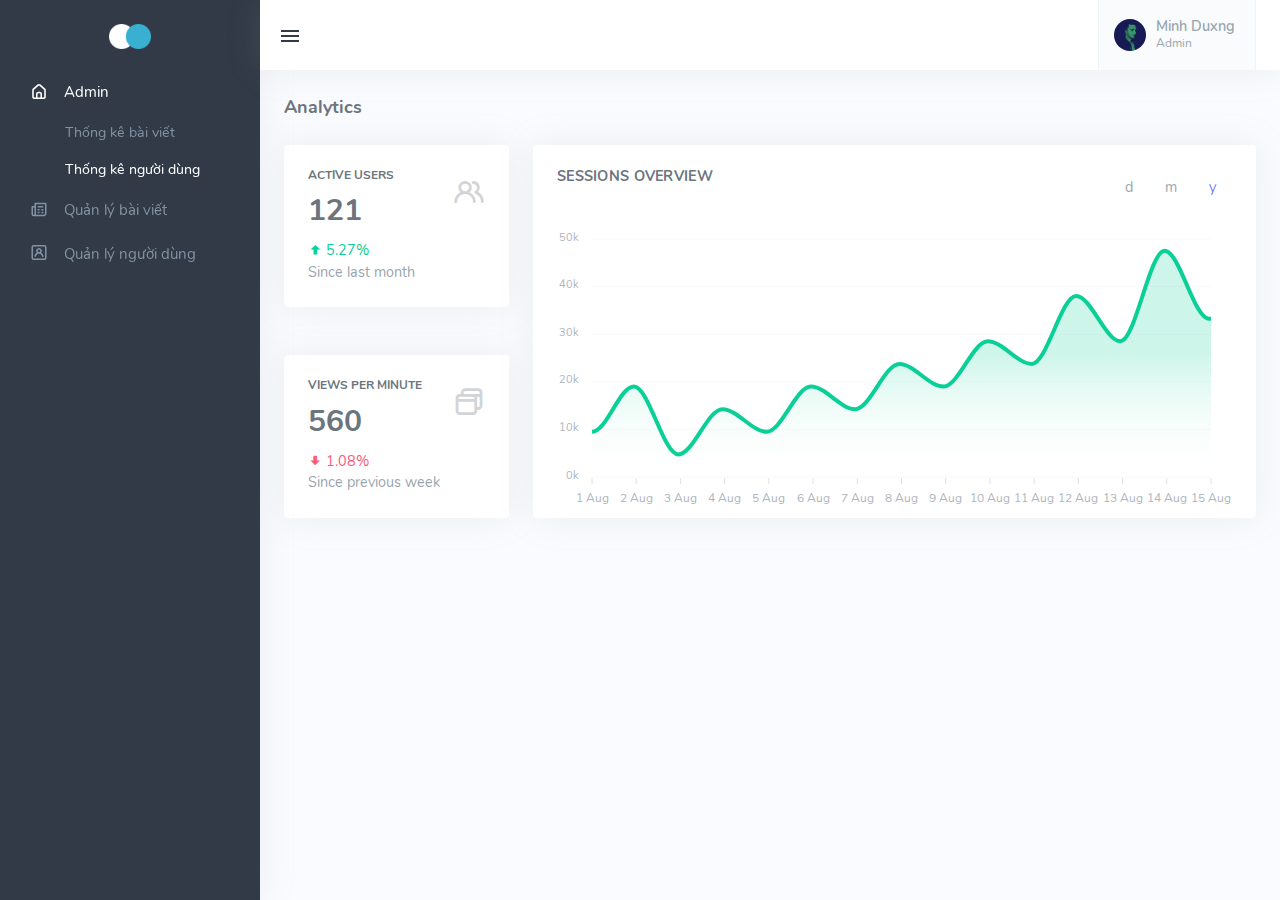
==== AdminNews-t/dashboard-user.html @ c774629f "feat:  frontend-web-admin" ====
<!DOCTYPE html>
    <html lang="en">

    
<!-- Mirrored from coderthemes.com/hyper/saas/dashboard-analytics.html by HTTrack Website Copier/3.x [XR&CO'2014], Fri, 29 Jul 2022 10:20:34 GMT -->
<head>
        <meta charset="utf-8" />
        <title>Analytics Dashboard | Hyper - Responsive Bootstrap 5 Admin Dashboard</title>
        <meta name="viewport" content="width=device-width, initial-scale=1.0">
        <meta content="A fully featured admin theme which can be used to build CRM, CMS, etc." name="description" />
        <meta content="Coderthemes" name="author" />
        <!-- App favicon -->
        <link rel="shortcut icon" href="assets/images/favicon.ico">

        <!-- third party css -->
        <link href="assets/css/vendor/jquery-jvectormap-1.2.2.css" rel="stylesheet" type="text/css" />
        <!-- third party css end -->

        <!-- App css -->
        <link href="assets/css/icons.min.css" rel="stylesheet" type="text/css" />
        <link href="assets/css/app.min.css" rel="stylesheet" type="text/css" id="app-style"/>

    </head>

    <body class="loading" data-layout-color="light" data-leftbar-theme="dark" data-layout-mode="fluid" data-rightbar-onstart="true">
        <!-- Begin page -->
        <div class="wrapper">
            <!-- ========== Left Sidebar Start ========== -->
            <div class="leftside-menu">
    
                <!-- LOGO -->
                <a href="index.html" class="logo text-center logo-light">
                    <span class="logo-lg">
                        <img src="assets/images/logo_sm.png" alt="" height="25"> 
                    </span> 
                </a> 
    
                <div class="h-100" id="leftside-menu-container" data-simplebar>

                    <!--- Sidemenu -->
                    <ul class="side-nav"> 

                        <li class="side-nav-item">
                            <a data-bs-toggle="collapse" href="#sidebarDashboards" aria-expanded="false" aria-controls="sidebarDashboards" class="side-nav-link">
                                <i class="uil-home-alt"></i>
                                <span> Admin </span>
                            </a>
                            <div class="collapse" id="sidebarDashboards">
                                <ul class="side-nav-second-level">
                                    <li>
                                        <a href="index.html">Thống kê bài viết</a>
                                    </li>
                                    <li>
                                        <a href="dashboard-user.html">Thống kê người dùng</a>
                                    </li>
                                </ul>
                            </div>
                        </li> 

                        <li class="side-nav-item">
                            <a href="manage-news.html" class="side-nav-link">
                                <i class="uil-newspaper"></i>
                                <span> Quản lý bài viết </span>
                            </a>
                        </li>

                        <li class="side-nav-item">
                            <a href="manage-users.html" class="side-nav-link">
                                <i class="uil-user-square"></i> 
                                <span> Quản lý người dùng </span>
                            </a>
                        </li>
                    </ul> 
                    <!-- End Sidebar -->

                    <div class="clearfix"></div>

                </div>
                <!-- Sidebar -left -->

            </div>
            <!-- Left Sidebar End -->

            <!-- ============================================================== -->
            <!-- Start Page Content here -->
            <!-- ============================================================== -->

            <div class="content-page">
                <div class="content">
                    <!-- Topbar Start -->
                    <div class="navbar-custom">
                        <ul class="list-unstyled topbar-menu float-end mb-0">    

                            <li class="dropdown notification-list">
                                <a class="nav-link dropdown-toggle nav-user arrow-none me-0" data-bs-toggle="dropdown" href="#" role="button" aria-haspopup="false"
                                    aria-expanded="false">
                                    <span class="account-user-avatar"> 
                                        <img src="assets/images/users/avatar-1.jpg" alt="user-image" class="rounded-circle">
                                    </span>
                                    <span>
                                        <span class="account-user-name">Minh Duxng</span>
                                        <span class="account-position">Admin</span>
                                    </span>
                                </a>
                                <div class="dropdown-menu dropdown-menu-end dropdown-menu-animated topbar-dropdown-menu profile-dropdown">
                                    <!-- item-->
                                    <a href="javascript:void(0);" class="dropdown-item notify-item">
                                        <i class="mdi mdi-account-circle me-1"></i>
                                        <span>Edit accout</span>
                                    </a>   

                                    <!-- item-->
                                    <a href="javascript:void(0);" class="dropdown-item notify-item">
                                        <i class="mdi mdi-logout me-1"></i>
                                        <span>Logout</span>
                                    </a>
                                </div>
                            </li>

                        </ul>
                        <button class="button-menu-mobile open-left">
                            <i class="mdi mdi-menu"></i>
                        </button> 
                    </div>
                    <!-- end Topbar -->
                    
                    <!-- Start Content-->
                    <div class="container-fluid">

                        <!-- start page title -->
                        <div class="row">
                            <div class="col-12">
                                <div class="page-title-box"> 
                                    <h4 class="page-title">Analytics</h4>
                                </div>
                            </div>
                        </div>
                        <!-- end page title -->

                        <div class="row">
                            <div class="col-xl-3 col-lg-4">
                                <div class="card tilebox-one">
                                    <div class="card-body">
                                        <i class='uil uil-users-alt float-end'></i>
                                        <h6 class="text-uppercase mt-0">Active Users</h6>
                                        <h2 class="my-2" id="active-users-count">121</h2>
                                        <p class="mb-0 text-muted">
                                            <span class="text-success me-2"><span class="mdi mdi-arrow-up-bold"></span> 5.27%</span>
                                            <span class="text-nowrap">Since last month</span>  
                                        </p>
                                    </div> <!-- end card-body-->
                                </div>
                                <!--end card-->

                                <div class="card tilebox-one" style="margin-bottom: 0px; margin-top: 48px;">
                                    <div class="card-body">
                                        <i class='uil uil-window-restore float-end'></i>
                                        <h6 class="text-uppercase mt-0">Views per minute</h6>
                                        <h2 class="my-2" id="active-views-count">560</h2>
                                        <p class="mb-0 text-muted">
                                            <span class="text-danger me-2"><span class="mdi mdi-arrow-down-bold"></span> 1.08%</span>
                                            <span class="text-nowrap">Since previous week</span>
                                        </p>
                                    </div> <!-- end card-body-->
                                </div>
                                <!--end card--> 
                            </div> <!-- end col -->

                            <div class="col-xl-9 col-lg-8" >
                                <div class="card" style="margin-bottom: 0px;">
                                    <div class="card-body" style="padding-bottom: 0px;"> 
                                        <ul class="nav float-end d-none d-lg-flex">
                                            <li class="nav-item">
                                                <a class="nav-link text-muted" href="#">d</a>
                                            </li>
                                            <li class="nav-item">
                                                <a class="nav-link text-muted" href="#">m</a>
                                            </li>
                                            <li class="nav-item">
                                                <a class="nav-link active" href="#">y</a>
                                            </li> 
                                        </ul>
                                        <h4 class="header-title mb-3">Sessions Overview</h4>

                                        <div dir="ltr">
                                            <div id="sessions-overview" class="apex-charts mt-3" data-colors="#0acf97"></div>
                                        </div>
                                    </div> <!-- end card-body-->
                                </div> <!-- end card-->
                            </div>
                        </div> 

                    </div>
                    <!-- container -->

                </div>
                <!-- content --> 

            </div>

            <!-- ============================================================== -->
            <!-- End Page content -->
            <!-- ============================================================== -->


        </div>
        <!-- END wrapper --> 

        <!-- bundle -->
        <script src="assets/js/vendor.min.js"></script>
        <script src="assets/js/app.min.js"></script>

        <!-- third party js -->
        <!-- <script src="assets/js/vendor/chart.min.js"></script> -->
        <script src="assets/js/vendor/apexcharts.min.js"></script>
        <script src="assets/js/vendor/jquery-jvectormap-1.2.2.min.js"></script>
        <script src="assets/js/vendor/jquery-jvectormap-world-mill-en.js"></script>
        <!-- third party js ends -->

        <!-- demo app -->
        <script src="assets/js/pages/demo.dashboard-analytics.js"></script>
        <!-- end demo js-->
    </body>


<!-- Mirrored from coderthemes.com/hyper/saas/dashboard-analytics.html by HTTrack Website Copier/3.x [XR&CO'2014], Fri, 29 Jul 2022 10:20:35 GMT -->
</html>
---- AdminNews-t/assets/css/icons.min.css ----
@charset "UTF-8";@font-face{font-family:unicons;src:url(../fonts/unicons8adf.eot?34404611);src:url(../fontsunicons8adf.html?34404611#iefix) format("embedded-opentype"),url(../fonts/unicons8adf.woff2?34404611) format("woff2"),url(../fonts/unicons8adf.woff?34404611) format("woff"),url(../fonts/unicons8adf.ttf?34404611) format("truetype"),url(../fonts/unicons8adf.svg?34404611#unicons) format("svg");font-weight:400;font-style:normal}[class*=" uil-"]:before,[class^=uil-]:before{font-family:unicons;font-style:normal;font-weight:400;speak:none;display:inline-block;text-decoration:inherit;text-align:center;font-variant:normal;text-transform:none;line-height:1em;-webkit-font-smoothing:antialiased;-moz-osx-font-smoothing:grayscale}.uil-0-plus:before{content:"\e800"}.uil-10-plus:before{content:"\e801"}.uil-12-plus:before{content:"\e802"}.uil-13-plus:before{content:"\e803"}.uil-16-plus:before{content:"\e804"}.uil-17-plus:before{content:"\e805"}.uil-18-plus:before{content:"\e806"}.uil-21-plus:before{content:"\e807"}.uil-3-plus:before{content:"\e808"}.uil-500px:before{content:"\e809"}.uil-6-plus:before{content:"\e80a"}.uil-abacus:before{content:"\e80b"}.uil-accessible-icon-alt:before{content:"\e80c"}.uil-adjust-alt:before{content:"\e80d"}.uil-adjust-circle:before{content:"\e80e"}.uil-adjust-half:before{content:"\e80f"}.uil-adjust:before{content:"\e810"}.uil-adobe:before{content:"\e811"}.uil-airplay:before{content:"\e812"}.uil-align-alt:before{content:"\e813"}.uil-align-center-alt:before{content:"\e814"}.uil-align-center-h:before{content:"\e815"}.uil-align-center-justify:before{content:"\e816"}.uil-align-center-v:before{content:"\e817"}.uil-align-center:before{content:"\e818"}.uil-align-justify:before{content:"\e819"}.uil-align-left-justify:before{content:"\e81a"}.uil-align-left:before{content:"\e81b"}.uil-align-letter-right:before{content:"\e81c"}.uil-align-right-justify:before{content:"\e81d"}.uil-align-right:before{content:"\e81e"}.uil-align:before{content:"\e81f"}.uil-ambulance:before{content:"\e820"}.uil-analysis:before{content:"\e821"}.uil-analytics:before{content:"\e822"}.uil-anchor:before{content:"\e823"}.uil-android-phone-slash:before{content:"\e824"}.uil-angle-double-down:before{content:"\e825"}.uil-angle-double-left:before{content:"\e826"}.uil-angle-double-right:before{content:"\e827"}.uil-angle-double-up:before{content:"\e828"}.uil-angle-down:before{content:"\e829"}.uil-angle-left:before{content:"\e82a"}.uil-angle-right-b:before{content:"\e82b"}.uil-angle-right:before{content:"\e82c"}.uil-angle-up:before{content:"\e82d"}.uil-angry:before{content:"\e82e"}.uil-ankh:before{content:"\e82f"}.uil-annoyed-alt:before{content:"\e830"}.uil-annoyed:before{content:"\e831"}.uil-apple:before{content:"\e832"}.uil-apps:before{content:"\e833"}.uil-archive-alt:before{content:"\e834"}.uil-archive:before{content:"\e835"}.uil-archway:before{content:"\e836"}.uil-arrow-break:before{content:"\e837"}.uil-arrow-circle-down:before{content:"\e838"}.uil-arrow-circle-left:before{content:"\e839"}.uil-arrow-circle-right:before{content:"\e83a"}.uil-arrow-circle-up:before{content:"\e83b"}.uil-arrow-compress-h:before{content:"\e83c"}.uil-arrow-down-left:before{content:"\e83d"}.uil-arrow-down-right:before{content:"\e83e"}.uil-arrow-down:before{content:"\e83f"}.uil-arrow-from-right:before{content:"\e840"}.uil-arrow-from-top:before{content:"\e841"}.uil-arrow-growth:before{content:"\e842"}.uil-arrow-left:before{content:"\e843"}.uil-arrow-random:before{content:"\e844"}.uil-arrow-resize-diagonal:before{content:"\e845"}.uil-arrow-right:before{content:"\e846"}.uil-arrow-to-bottom:before{content:"\e847"}.uil-arrow-to-right:before{content:"\e848"}.uil-arrow-up-left:before{content:"\e849"}.uil-arrow-up-right:before{content:"\e84a"}.uil-arrow-up:before{content:"\e84b"}.uil-arrows-h-alt:before{content:"\e84c"}.uil-arrows-h:before{content:"\e84d"}.uil-arrows-left-down:before{content:"\e84e"}.uil-arrows-maximize:before{content:"\e84f"}.uil-arrows-merge:before{content:"\e850"}.uil-arrows-resize-h:before{content:"\e851"}.uil-arrows-resize-v:before{content:"\e852"}.uil-arrows-resize:before{content:"\e853"}.uil-arrows-right-down:before{content:"\e854"}.uil-arrows-shrink-h:before{content:"\e855"}.uil-arrows-shrink-v:before{content:"\e856"}.uil-arrows-up-right:before{content:"\e857"}.uil-arrows-v-alt:before{content:"\e858"}.uil-arrows-v:before{content:"\e859"}.uil-assistive-listening-systems:before{content:"\e85a"}.uil-asterisk:before{content:"\e85b"}.uil-at:before{content:"\e85c"}.uil-atm-card:before{content:"\e85d"}.uil-atom:before{content:"\e85e"}.uil-auto-flash:before{content:"\e85f"}.uil-award-alt:before{content:"\e860"}.uil-award:before{content:"\e861"}.uil-baby-carriage:before{content:"\e862"}.uil-backpack:before{content:"\e863"}.uil-backspace:before{content:"\e864"}.uil-backward:before{content:"\e865"}.uil-bag-alt:before{content:"\e866"}.uil-bag-slash:before{content:"\e867"}.uil-bag:before{content:"\e868"}.uil-balance-scale:before{content:"\e869"}.uil-ball:before{content:"\e86a"}.uil-ban:before{content:"\e86b"}.uil-bars:before{content:"\e86c"}.uil-basketball-hoop:before{content:"\e86d"}.uil-basketball:before{content:"\e86e"}.uil-battery-bolt:before{content:"\e86f"}.uil-battery-empty:before{content:"\e870"}.uil-bed-double:before{content:"\e871"}.uil-bed:before{content:"\e872"}.uil-behance:before{content:"\e873"}.uil-bell-school:before{content:"\e874"}.uil-bell-slash:before{content:"\e875"}.uil-bell:before{content:"\e876"}.uil-bill:before{content:"\e877"}.uil-bitcoin-circle:before{content:"\e878"}.uil-bitcoin:before{content:"\e879"}.uil-black-berry:before{content:"\e87a"}.uil-bluetooth-b:before{content:"\e87b"}.uil-bold:before{content:"\e87c"}.uil-bolt-alt:before{content:"\e87d"}.uil-bolt-slash:before{content:"\e87e"}.uil-bolt:before{content:"\e87f"}.uil-book-alt:before{content:"\e880"}.uil-book-medical:before{content:"\e881"}.uil-book-open:before{content:"\e882"}.uil-book-reader:before{content:"\e883"}.uil-book:before{content:"\e884"}.uil-bookmark-full:before{content:"\e885"}.uil-bookmark:before{content:"\e886"}.uil-books:before{content:"\e887"}.uil-boombox:before{content:"\e888"}.uil-border-alt:before{content:"\e889"}.uil-border-bottom:before{content:"\e88a"}.uil-border-clear:before{content:"\e88b"}.uil-border-horizontal:before{content:"\e88c"}.uil-border-inner:before{content:"\e88d"}.uil-border-left:before{content:"\e88e"}.uil-border-out:before{content:"\e88f"}.uil-border-right:before{content:"\e890"}.uil-border-top:before{content:"\e891"}.uil-border-vertical:before{content:"\e892"}.uil-box:before{content:"\e893"}.uil-briefcase-alt:before{content:"\e894"}.uil-briefcase:before{content:"\e895"}.uil-bright:before{content:"\e896"}.uil-brightness-empty:before{content:"\e897"}.uil-brightness-half:before{content:"\e898"}.uil-brightness-low:before{content:"\e899"}.uil-brightness-minus:before{content:"\e89a"}.uil-brightness-plus:before{content:"\e89b"}.uil-brightness:before{content:"\e89c"}.uil-bring-bottom:before{content:"\e89d"}.uil-bring-front:before{content:"\e89e"}.uil-brush-alt:before{content:"\e89f"}.uil-bug:before{content:"\e8a0"}.uil-building:before{content:"\e8a1"}.uil-bullseye:before{content:"\e8a2"}.uil-bus-alt:before{content:"\e8a3"}.uil-bus-school:before{content:"\e8a4"}.uil-bus:before{content:"\e8a5"}.uil-calcualtor:before{content:"\e8a6"}.uil-calculator-alt:before{content:"\e8a7"}.uil-calendar-alt:before{content:"\e8a8"}.uil-calendar-slash:before{content:"\e8a9"}.uil-calender:before{content:"\e8aa"}.uil-calling:before{content:"\e8ab"}.uil-camera-change:before{content:"\e8ac"}.uil-camera-plus:before{content:"\e8ad"}.uil-camera-slash:before{content:"\e8ae"}.uil-camera:before{content:"\e8af"}.uil-cancel:before{content:"\e8b0"}.uil-capsule:before{content:"\e8b1"}.uil-capture:before{content:"\e8b2"}.uil-car-sideview:before{content:"\e8b3"}.uil-car-slash:before{content:"\e8b4"}.uil-car-wash:before{content:"\e8b5"}.uil-car:before{content:"\e8b6"}.uil-card-atm:before{content:"\e8b7"}.uil-caret-right:before{content:"\e8b8"}.uil-cart:before{content:"\e8b9"}.uil-cell:before{content:"\e8ba"}.uil-celsius:before{content:"\e8bb"}.uil-chart-bar-alt:before{content:"\e8bc"}.uil-chart-bar:before{content:"\e8bd"}.uil-chart-down:before{content:"\e8be"}.uil-chart-growth-alt:before{content:"\e8bf"}.uil-chart-growth:before{content:"\e8c0"}.uil-chart-line:before{content:"\e8c1"}.uil-chart-pie-alt:before{content:"\e8c2"}.uil-chart-pie:before{content:"\e8c3"}.uil-chart:before{content:"\e8c4"}.uil-chat-bubble-user:before{content:"\e8c5"}.uil-chat-info:before{content:"\e8c6"}.uil-chat:before{content:"\e8c7"}.uil-check-circle:before{content:"\e8c8"}.uil-check-square:before{content:"\e8c9"}.uil-check:before{content:"\e8ca"}.uil-circle-layer:before{content:"\e8cb"}.uil-circle:before{content:"\e8cc"}.uil-circuit:before{content:"\e8cd"}.uil-clapper-board:before{content:"\e8ce"}.uil-clipboard-alt:before{content:"\e8cf"}.uil-clipboard-blank:before{content:"\e8d0"}.uil-clipboard-notes:before{content:"\e8d1"}.uil-clipboard:before{content:"\e8d2"}.uil-clock-eight:before{content:"\e8d3"}.uil-clock-five:before{content:"\e8d4"}.uil-clock-nine:before{content:"\e8d5"}.uil-clock-seven:before{content:"\e8d6"}.uil-clock-ten:before{content:"\e8d7"}.uil-clock-three:before{content:"\e8d8"}.uil-clock-two:before{content:"\e8d9"}.uil-clock:before{content:"\e8da"}.uil-closed-captioning:before{content:"\e8db"}.uil-cloud-block:before{content:"\e8dc"}.uil-cloud-bookmark:before{content:"\e8dd"}.uil-cloud-check:before{content:"\e8de"}.uil-cloud-computing:before{content:"\e8df"}.uil-cloud-data-connection:before{content:"\e8e0"}.uil-cloud-database-tree:before{content:"\e8e1"}.uil-cloud-download:before{content:"\e8e2"}.uil-cloud-drizzle:before{content:"\e8e3"}.uil-cloud-exclamation:before{content:"\e8e4"}.uil-cloud-hail:before{content:"\e8e5"}.uil-cloud-heart:before{content:"\e8e6"}.uil-cloud-info:before{content:"\e8e7"}.uil-cloud-lock:before{content:"\e8e8"}.uil-cloud-meatball:before{content:"\e8e9"}.uil-cloud-moon-hail:before{content:"\e8ea"}.uil-cloud-moon-meatball:before{content:"\e8eb"}.uil-cloud-moon-rain:before{content:"\e8ec"}.uil-cloud-moon-showers:before{content:"\e8ed"}.uil-cloud-moon:before{content:"\e8ee"}.uil-cloud-question:before{content:"\e8ef"}.uil-cloud-rain-sun:before{content:"\e8f0"}.uil-cloud-rain:before{content:"\e8f1"}.uil-cloud-redo:before{content:"\e8f2"}.uil-cloud-set:before{content:"\e8f3"}.uil-cloud-share:before{content:"\e8f4"}.uil-cloud-shield:before{content:"\e8f5"}.uil-cloud-showers-alt:before{content:"\e8f6"}.uil-cloud-showers-heavy:before{content:"\e8f7"}.uil-cloud-showers:before{content:"\e8f8"}.uil-cloud-slash:before{content:"\e8f9"}.uil-cloud-sun-hail:before{content:"\e8fa"}.uil-cloud-sun-meatball:before{content:"\e8fb"}.uil-cloud-sun-rain-alt:before{content:"\e8fc"}.uil-cloud-sun-rain:before{content:"\e8fd"}.uil-cloud-sun-tear:before{content:"\e8fe"}.uil-cloud-sun:before{content:"\e8ff"}.uil-cloud-times:before{content:"\e900"}.uil-cloud-unlock:before{content:"\e901"}.uil-cloud-upload:before{content:"\e902"}.uil-cloud-wifi:before{content:"\e903"}.uil-cloud-wind:before{content:"\e904"}.uil-cloud:before{content:"\e905"}.uil-clouds:before{content:"\e906"}.uil-club:before{content:"\e907"}.uil-code:before{content:"\e908"}.uil-coffee:before{content:"\e909"}.uil-cog:before{content:"\e90a"}.uil-coins:before{content:"\e90b"}.uil-columns:before{content:"\e90c"}.uil-comment-alt-block:before{content:"\e90d"}.uil-comment-alt-chart-lines:before{content:"\e90e"}.uil-comment-alt-check:before{content:"\e90f"}.uil-comment-alt-dots:before{content:"\e910"}.uil-comment-alt-download:before{content:"\e911"}.uil-comment-alt-edit:before{content:"\e912"}.uil-comment-alt-exclamation:before{content:"\e913"}.uil-comment-alt-heart:before{content:"\e914"}.uil-comment-alt-image:before{content:"\e915"}.uil-comment-alt-info:before{content:"\e916"}.uil-comment-alt-lines:before{content:"\e917"}.uil-comment-alt-lock:before{content:"\e918"}.uil-comment-alt-medical:before{content:"\e919"}.uil-comment-alt-message:before{content:"\e91a"}.uil-comment-alt-notes:before{content:"\e91b"}.uil-comment-alt-plus:before{content:"\e91c"}.uil-comment-alt-question:before{content:"\e91d"}.uil-comment-alt-redo:before{content:"\e91e"}.uil-comment-alt-search:before{content:"\e91f"}.uil-comment-alt-share:before{content:"\e920"}.uil-comment-alt-shield:before{content:"\e921"}.uil-comment-alt-slash:before{content:"\e922"}.uil-comment-alt-upload:before{content:"\e923"}.uil-comment-alt-verify:before{content:"\e924"}.uil-comment-alt:before{content:"\e925"}.uil-comment-block:before{content:"\e926"}.uil-comment-chart-line:before{content:"\e927"}.uil-comment-check:before{content:"\e928"}.uil-comment-dots:before{content:"\e929"}.uil-comment-download:before{content:"\e92a"}.uil-comment-edit:before{content:"\e92b"}.uil-comment-exclamation:before{content:"\e92c"}.uil-comment-heart:before{content:"\e92d"}.uil-comment-image:before{content:"\e92e"}.uil-comment-info-alt:before{content:"\e92f"}.uil-comment-info:before{content:"\e930"}.uil-comment-lines:before{content:"\e931"}.uil-comment-lock:before{content:"\e932"}.uil-comment-medical:before{content:"\e933"}.uil-comment-message:before{content:"\e934"}.uil-comment-notes:before{content:"\e935"}.uil-comment-plus:before{content:"\e936"}.uil-comment-question:before{content:"\e937"}.uil-comment-redo:before{content:"\e938"}.uil-comment-search:before{content:"\e939"}.uil-comment-share:before{content:"\e93a"}.uil-comment-shield:before{content:"\e93b"}.uil-comment-slash:before{content:"\e93c"}.uil-comment-upload:before{content:"\e93d"}.uil-comment-verify:before{content:"\e93e"}.uil-comment:before{content:"\e93f"}.uil-comments-alt:before{content:"\e940"}.uil-comments:before{content:"\e941"}.uil-commnet-alt-slash:before{content:"\e942"}.uil-compact-disc:before{content:"\e943"}.uil-compass:before{content:"\e944"}.uil-compress-alt-left:before{content:"\e945"}.uil-compress-alt:before{content:"\e946"}.uil-compress-arrows:before{content:"\e947"}.uil-compress-lines:before{content:"\e948"}.uil-compress-point:before{content:"\e949"}.uil-compress-v:before{content:"\e94a"}.uil-compress:before{content:"\e94b"}.uil-computer-mouse:before{content:"\e94c"}.uil-confused:before{content:"\e94d"}.uil-constructor:before{content:"\e94e"}.uil-copy-alt:before{content:"\e94f"}.uil-copy-landscape:before{content:"\e950"}.uil-copy:before{content:"\e951"}.uil-copyright:before{content:"\e952"}.uil-corner-down-left:before{content:"\e953"}.uil-corner-down-right-alt:before{content:"\e954"}.uil-corner-down-right:before{content:"\e955"}.uil-corner-left-down:before{content:"\e956"}.uil-corner-right-down:before{content:"\e957"}.uil-corner-up-left-alt:before{content:"\e958"}.uil-corner-up-left:before{content:"\e959"}.uil-corner-up-right-alt:before{content:"\e95a"}.uil-corner-up-right:before{content:"\e95b"}.uil-creative-commons-pd-alt:before{content:"\e95c"}.uil-creative-commons-pd:before{content:"\e95d"}.uil-crockery:before{content:"\e95e"}.uil-crop-alt-rotate-left:before{content:"\e95f"}.uil-crop-alt-rotate-right:before{content:"\e960"}.uil-crop-alt:before{content:"\e961"}.uil-crosshair-alt:before{content:"\e962"}.uil-crosshair:before{content:"\e963"}.uil-crosshairs:before{content:"\e964"}.uil-cube:before{content:"\e965"}.uil-dashboard:before{content:"\e966"}.uil-data-sharing:before{content:"\e967"}.uil-database-alt:before{content:"\e968"}.uil-database:before{content:"\e969"}.uil-desert:before{content:"\e96a"}.uil-desktop-alt-slash:before{content:"\e96b"}.uil-desktop-alt:before{content:"\e96c"}.uil-desktop-cloud-alt:before{content:"\e96d"}.uil-desktop-slash:before{content:"\e96e"}.uil-desktop:before{content:"\e96f"}.uil-dialpad-alt:before{content:"\e970"}.uil-dialpad:before{content:"\e971"}.uil-diamond:before{content:"\e972"}.uil-diary-alt:before{content:"\e973"}.uil-diary:before{content:"\e974"}.uil-dice-five:before{content:"\e975"}.uil-dice-four:before{content:"\e976"}.uil-dice-one:before{content:"\e977"}.uil-dice-six:before{content:"\e978"}.uil-dice-three:before{content:"\e979"}.uil-dice-two:before{content:"\e97a"}.uil-direction:before{content:"\e97b"}.uil-directions:before{content:"\e97c"}.uil-dizzy-meh:before{content:"\e97d"}.uil-dna:before{content:"\e97e"}.uil-document-layout-center:before{content:"\e97f"}.uil-document-layout-left:before{content:"\e980"}.uil-document-layout-right:before{content:"\e981"}.uil-document:before{content:"\e982"}.uil-dollar-alt:before{content:"\e983"}.uil-dollar-sign-alt:before{content:"\e984"}.uil-dollar-sign:before{content:"\e985"}.uil-down-arrow:before{content:"\e986"}.uil-download-alt:before{content:"\e987"}.uil-dribbble:before{content:"\e988"}.uil-drill:before{content:"\e989"}.uil-dropbox:before{content:"\e98a"}.uil-dumbbell:before{content:"\e98b"}.uil-ear:before{content:"\e98c"}.uil-edit-alt:before{content:"\e98d"}.uil-edit:before{content:"\e98e"}.uil-ellipsis-h:before{content:"\e98f"}.uil-ellipsis-v:before{content:"\e990"}.uil-emoji:before{content:"\e991"}.uil-enter:before{content:"\e992"}.uil-entry:before{content:"\e993"}.uil-envelope-add:before{content:"\e994"}.uil-envelope-alt:before{content:"\e995"}.uil-envelope-block:before{content:"\e996"}.uil-envelope-bookmark:before{content:"\e997"}.uil-envelope-check:before{content:"\e998"}.uil-envelope-download-alt:before{content:"\e999"}.uil-envelope-download:before{content:"\e99a"}.uil-envelope-edit:before{content:"\e99b"}.uil-envelope-exclamation:before{content:"\e99c"}.uil-envelope-heart:before{content:"\e99d"}.uil-envelope-info:before{content:"\e99e"}.uil-envelope-lock:before{content:"\e99f"}.uil-envelope-minus:before{content:"\e9a0"}.uil-envelope-open:before{content:"\e9a1"}.uil-envelope-question:before{content:"\e9a2"}.uil-envelope-receive:before{content:"\e9a3"}.uil-envelope-redo:before{content:"\e9a4"}.uil-envelope-search:before{content:"\e9a5"}.uil-envelope-send:before{content:"\e9a6"}.uil-envelope-share:before{content:"\e9a7"}.uil-envelope-shield:before{content:"\e9a8"}.uil-envelope-star:before{content:"\e9a9"}.uil-envelope-times:before{content:"\e9aa"}.uil-envelope-upload-alt:before{content:"\e9ab"}.uil-envelope-upload:before{content:"\e9ac"}.uil-envelope:before{content:"\e9ad"}.uil-envelopes:before{content:"\e9ae"}.uil-equal-circle:before{content:"\e9af"}.uil-euro-circle:before{content:"\e9b0"}.uil-euro:before{content:"\e9b1"}.uil-exchange-alt:before{content:"\e9b2"}.uil-exchange:before{content:"\e9b3"}.uil-exclamation-circle:before{content:"\e9b4"}.uil-exclamation-octagon:before{content:"\e9b5"}.uil-exclamation-triangle:before{content:"\e9b6"}.uil-exclude:before{content:"\e9b7"}.uil-exit:before{content:"\e9b8"}.uil-expand-alt:before{content:"\e9b9"}.uil-expand-arrows-alt:before{content:"\e9ba"}.uil-expand-arrows:before{content:"\e9bb"}.uil-expand-from-corner:before{content:"\e9bc"}.uil-expand-left:before{content:"\e9bd"}.uil-expand-right:before{content:"\e9be"}.uil-export:before{content:"\e9bf"}.uil-exposure-alt:before{content:"\e9c0"}.uil-exposure-increase:before{content:"\e9c1"}.uil-external-link-alt:before{content:"\e9c2"}.uil-eye-slash:before{content:"\e9c3"}.uil-eye:before{content:"\e9c4"}.uil-facebook-f:before{content:"\e9c5"}.uil-facebook-messenger:before{content:"\e9c6"}.uil-facebook:before{content:"\e9c7"}.uil-fahrenheit:before{content:"\e9c8"}.uil-fast-mail-alt:before{content:"\e9c9"}.uil-fast-mail:before{content:"\e9ca"}.uil-favorite:before{content:"\e9cb"}.uil-feedback:before{content:"\e9cc"}.uil-file-alt:before{content:"\e9cd"}.uil-file-blank:before{content:"\e9ce"}.uil-file-block-alt:before{content:"\e9cf"}.uil-file-bookmark-alt:before{content:"\e9d0"}.uil-file-check-alt:before{content:"\e9d1"}.uil-file-check:before{content:"\e9d2"}.uil-file-contract-dollar:before{content:"\e9d3"}.uil-file-copy-alt:before{content:"\e9d4"}.uil-file-download-alt:before{content:"\e9d5"}.uil-file-download:before{content:"\e9d6"}.uil-file-edit-alt:before{content:"\e9d7"}.uil-file-exclamation-alt:before{content:"\e9d8"}.uil-file-exclamation:before{content:"\e9d9"}.uil-file-heart:before{content:"\e9da"}.uil-file-info-alt:before{content:"\e9db"}.uil-file-landscape-alt:before{content:"\e9dc"}.uil-file-landscape:before{content:"\e9dd"}.uil-file-lanscape-slash:before{content:"\e9de"}.uil-file-lock-alt:before{content:"\e9df"}.uil-file-medical-alt:before{content:"\e9e0"}.uil-file-medical:before{content:"\e9e1"}.uil-file-minus-alt:before{content:"\e9e2"}.uil-file-minus:before{content:"\e9e3"}.uil-file-network:before{content:"\e9e4"}.uil-file-plus-alt:before{content:"\e9e5"}.uil-file-plus:before{content:"\e9e6"}.uil-file-question-alt:before{content:"\e9e7"}.uil-file-question:before{content:"\e9e8"}.uil-file-redo-alt:before{content:"\e9e9"}.uil-file-search-alt:before{content:"\e9ea"}.uil-file-share-alt:before{content:"\e9eb"}.uil-file-shield-alt:before{content:"\e9ec"}.uil-file-slash:before{content:"\e9ed"}.uil-file-times-alt:before{content:"\e9ee"}.uil-file-times:before{content:"\e9ef"}.uil-file-upload-alt:before{content:"\e9f0"}.uil-file-upload:before{content:"\e9f1"}.uil-file:before{content:"\e9f2"}.uil-files-landscapes-alt:before{content:"\e9f3"}.uil-files-landscapes:before{content:"\e9f4"}.uil-film:before{content:"\e9f5"}.uil-filter-slash:before{content:"\e9f6"}.uil-filter:before{content:"\e9f7"}.uil-flask-potion:before{content:"\e9f8"}.uil-flask:before{content:"\e9f9"}.uil-flip-h-alt:before{content:"\e9fa"}.uil-flip-h:before{content:"\e9fb"}.uil-flip-v-alt:before{content:"\e9fc"}.uil-flip-v:before{content:"\e9fd"}.uil-flower:before{content:"\e9fe"}.uil-focus-add:before{content:"\e9ff"}.uil-focus-target:before{content:"\ea00"}.uil-focus:before{content:"\ea01"}.uil-folder-check:before{content:"\ea02"}.uil-folder-download:before{content:"\ea03"}.uil-folder-exclamation:before{content:"\ea04"}.uil-folder-heart:before{content:"\ea05"}.uil-folder-info:before{content:"\ea06"}.uil-folder-lock:before{content:"\ea07"}.uil-folder-medical:before{content:"\ea08"}.uil-folder-minus:before{content:"\ea09"}.uil-folder-network:before{content:"\ea0a"}.uil-folder-plus:before{content:"\ea0b"}.uil-folder-question:before{content:"\ea0c"}.uil-folder-slash:before{content:"\ea0d"}.uil-folder-times:before{content:"\ea0e"}.uil-folder-upload:before{content:"\ea0f"}.uil-folder:before{content:"\ea10"}.uil-food:before{content:"\ea11"}.uil-football-american:before{content:"\ea12"}.uil-football-ball:before{content:"\ea13"}.uil-football:before{content:"\ea14"}.uil-forecastcloud-moon-tear:before{content:"\ea15"}.uil-forwaded-call:before{content:"\ea16"}.uil-forward:before{content:"\ea17"}.uil-frown:before{content:"\ea18"}.uil-game-structure:before{content:"\ea19"}.uil-game:before{content:"\ea1a"}.uil-gift:before{content:"\ea1b"}.uil-github-alt:before{content:"\ea1c"}.uil-github:before{content:"\ea1d"}.uil-glass-martini-alt-slash:before{content:"\ea1e"}.uil-glass-martini-alt:before{content:"\ea1f"}.uil-glass-martini:before{content:"\ea20"}.uil-glass-tea:before{content:"\ea21"}.uil-glass:before{content:"\ea22"}.uil-globe:before{content:"\ea23"}.uil-gold:before{content:"\ea24"}.uil-google-drive-alt:before{content:"\ea25"}.uil-google-drive:before{content:"\ea26"}.uil-google-hangouts:before{content:"\ea27"}.uil-google-play:before{content:"\ea28"}.uil-google:before{content:"\ea29"}.uil-graduation-hat:before{content:"\ea2a"}.uil-graph-bar:before{content:"\ea2b"}.uil-grid:before{content:"\ea2c"}.uil-grids:before{content:"\ea2d"}.uil-grin-tongue-wink-alt:before{content:"\ea2e"}.uil-grin-tongue-wink:before{content:"\ea2f"}.uil-grin:before{content:"\ea30"}.uil-grip-horizontal-line:before{content:"\ea31"}.uil-hdd:before{content:"\ea32"}.uil-headphones-alt:before{content:"\ea33"}.uil-headphones:before{content:"\ea34"}.uil-heart-alt:before{content:"\ea35"}.uil-heart-medical:before{content:"\ea36"}.uil-heart-rate:before{content:"\ea37"}.uil-heart-sign:before{content:"\ea38"}.uil-heart:before{content:"\ea39"}.uil-heartbeat:before{content:"\ea3a"}.uil-history-alt:before{content:"\ea3b"}.uil-history:before{content:"\ea3c"}.uil-home-alt:before{content:"\ea3d"}.uil-home:before{content:"\ea3e"}.uil-horizontal-align-center:before{content:"\ea3f"}.uil-horizontal-align-left:before{content:"\ea40"}.uil-horizontal-align-right:before{content:"\ea41"}.uil-horizontal-distribution-center:before{content:"\ea42"}.uil-horizontal-distribution-left:before{content:"\ea43"}.uil-horizontal-distribution-right:before{content:"\ea44"}.uil-hunting:before{content:"\ea45"}.uil-image-alt-slash:before{content:"\ea46"}.uil-image-block:before{content:"\ea47"}.uil-image-broken:before{content:"\ea48"}.uil-image-check:before{content:"\ea49"}.uil-image-download:before{content:"\ea4a"}.uil-image-edit:before{content:"\ea4b"}.uil-image-lock:before{content:"\ea4c"}.uil-image-minus:before{content:"\ea4d"}.uil-image-plus:before{content:"\ea4e"}.uil-image-question:before{content:"\ea4f"}.uil-image-redo:before{content:"\ea50"}.uil-image-resize-landscape:before{content:"\ea51"}.uil-image-resize-square:before{content:"\ea52"}.uil-image-search:before{content:"\ea53"}.uil-image-share:before{content:"\ea54"}.uil-image-shield:before{content:"\ea55"}.uil-image-slash:before{content:"\ea56"}.uil-image-times:before{content:"\ea57"}.uil-image-upload:before{content:"\ea58"}.uil-image-v:before{content:"\ea59"}.uil-image:before{content:"\ea5a"}.uil-images:before{content:"\ea5b"}.uil-incoming-call:before{content:"\ea5c"}.uil-info-circle:before{content:"\ea5d"}.uil-instagram-alt:before{content:"\ea5e"}.uil-instagram:before{content:"\ea5f"}.uil-intercom:before{content:"\ea60"}.uil-invoice:before{content:"\ea61"}.uil-italic:before{content:"\ea62"}.uil-jackhammer:before{content:"\ea63"}.uil-java-script:before{content:"\ea64"}.uil-kayak:before{content:"\ea65"}.uil-key-skeleton-alt:before{content:"\ea66"}.uil-key-skeleton:before{content:"\ea67"}.uil-keyboard-alt:before{content:"\ea68"}.uil-keyboard-hide:before{content:"\ea69"}.uil-keyboard-show:before{content:"\ea6a"}.uil-keyboard:before{content:"\ea6b"}.uil-keyhole-circle:before{content:"\ea6c"}.uil-keyhole-square-full:before{content:"\ea6d"}.uil-keyhole-square:before{content:"\ea6e"}.uil-kid:before{content:"\ea6f"}.uil-label-alt:before{content:"\ea70"}.uil-label:before{content:"\ea71"}.uil-lamp:before{content:"\ea72"}.uil-laptop-cloud:before{content:"\ea73"}.uil-laptop:before{content:"\ea74"}.uil-laughing:before{content:"\ea75"}.uil-layer-group-slash:before{content:"\ea76"}.uil-layer-group:before{content:"\ea77"}.uil-layers-alt:before{content:"\ea78"}.uil-layers-slash:before{content:"\ea79"}.uil-layers:before{content:"\ea7a"}.uil-left-arrow-from-left:before{content:"\ea7b"}.uil-left-arrow-to-left:before{content:"\ea7c"}.uil-left-indent-alt:before{content:"\ea7d"}.uil-left-indent:before{content:"\ea7e"}.uil-left-to-right-text-direction:before{content:"\ea7f"}.uil-life-ring:before{content:"\ea80"}.uil-lightbulb-alt:before{content:"\ea81"}.uil-lightbulb:before{content:"\ea82"}.uil-line-alt:before{content:"\ea83"}.uil-line-spacing:before{content:"\ea84"}.uil-line:before{content:"\ea85"}.uil-link-alt:before{content:"\ea86"}.uil-link-broken:before{content:"\ea87"}.uil-link-h:before{content:"\ea88"}.uil-link:before{content:"\ea89"}.uil-linkedin-alt:before{content:"\ea8a"}.uil-linkedin:before{content:"\ea8b"}.uil-list-ui-alt:before{content:"\ea8c"}.uil-list-ul:before{content:"\ea8d"}.uil-location-arrow-alt:before{content:"\ea8e"}.uil-location-arrow:before{content:"\ea8f"}.uil-location-pin-alt:before{content:"\ea90"}.uil-location-point:before{content:"\ea91"}.uil-location:before{content:"\ea92"}.uil-lock-access:before{content:"\ea93"}.uil-lock-alt:before{content:"\ea94"}.uil-lock-open-alt:before{content:"\ea95"}.uil-lock-slash:before{content:"\ea96"}.uil-lock:before{content:"\ea97"}.uil-mailbox-alt:before{content:"\ea98"}.uil-mailbox:before{content:"\ea99"}.uil-map-marker-alt:before{content:"\ea9a"}.uil-map-marker-edit:before{content:"\ea9b"}.uil-map-marker-info:before{content:"\ea9c"}.uil-map-marker-minus:before{content:"\ea9d"}.uil-map-marker-plus:before{content:"\ea9e"}.uil-map-marker-question:before{content:"\ea9f"}.uil-map-marker-shield:before{content:"\eaa0"}.uil-map-marker-slash:before{content:"\eaa1"}.uil-map-marker:before{content:"\eaa2"}.uil-map-pin-alt:before{content:"\eaa3"}.uil-map-pin:before{content:"\eaa4"}.uil-map:before{content:"\eaa5"}.uil-mars:before{content:"\eaa6"}.uil-maximize-left:before{content:"\eaa7"}.uil-medal:before{content:"\eaa8"}.uil-medical-drip:before{content:"\eaa9"}.uil-medical-square-full:before{content:"\eaaa"}.uil-medical-square:before{content:"\eaab"}.uil-medical:before{content:"\eaac"}.uil-medium-m:before{content:"\eaad"}.uil-medkit:before{content:"\eaae"}.uil-meeting-board:before{content:"\eaaf"}.uil-meh-alt:before{content:"\eab0"}.uil-meh-closed-eye:before{content:"\eab1"}.uil-meh:before{content:"\eab2"}.uil-message:before{content:"\eab3"}.uil-microphone-slash:before{content:"\eab4"}.uil-microphone:before{content:"\eab5"}.uil-minus-circle:before{content:"\eab6"}.uil-minus-path:before{content:"\eab7"}.uil-minus-square-full:before{content:"\eab8"}.uil-minus-square:before{content:"\eab9"}.uil-minus:before{content:"\eaba"}.uil-missed-call:before{content:"\eabb"}.uil-mobey-bill-slash:before{content:"\eabc"}.uil-mobile-android-alt:before{content:"\eabd"}.uil-mobile-android:before{content:"\eabe"}.uil-mobile-vibrate:before{content:"\eabf"}.uil-modem:before{content:"\eac0"}.uil-money-bill-stack:before{content:"\eac1"}.uil-money-bill:before{content:"\eac2"}.uil-money-insert:before{content:"\eac3"}.uil-money-stack:before{content:"\eac4"}.uil-money-withdraw:before{content:"\eac5"}.uil-money-withdrawal:before{content:"\eac6"}.uil-moneybag-alt:before{content:"\eac7"}.uil-moneybag:before{content:"\eac8"}.uil-monitor-heart-rate:before{content:"\eac9"}.uil-monitor:before{content:"\eaca"}.uil-moon-eclipse:before{content:"\eacb"}.uil-moon:before{content:"\eacc"}.uil-moonset:before{content:"\eacd"}.uil-mountains-sun:before{content:"\eace"}.uil-mountains:before{content:"\eacf"}.uil-mouse-alt:before{content:"\ead0"}.uil-mouse:before{content:"\ead1"}.uil-multiply:before{content:"\ead2"}.uil-music-note:before{content:"\ead3"}.uil-music-tune-slash:before{content:"\ead4"}.uil-music:before{content:"\ead5"}.uil-n-a:before{content:"\ead6"}.uil-navigator:before{content:"\ead7"}.uil-nerd:before{content:"\ead8"}.uil-newspaper:before{content:"\ead9"}.uil-ninja:before{content:"\eada"}.uil-no-entry:before{content:"\eadb"}.uil-notebooks:before{content:"\eadc"}.uil-notes:before{content:"\eadd"}.uil-object-group:before{content:"\eade"}.uil-object-ungroup:before{content:"\eadf"}.uil-octagon:before{content:"\eae0"}.uil-outgoing-call:before{content:"\eae1"}.uil-package:before{content:"\eae2"}.uil-padlock:before{content:"\eae3"}.uil-paint-tool:before{content:"\eae4"}.uil-palette:before{content:"\eae5"}.uil-panorama-h-alt:before{content:"\eae6"}.uil-panorama-h:before{content:"\eae7"}.uil-panorama-v:before{content:"\eae8"}.uil-paperclip:before{content:"\eae9"}.uil-paragraph:before{content:"\eaea"}.uil-parcel:before{content:"\eaeb"}.uil-parking-square:before{content:"\eaec"}.uil-pathfinder-unite:before{content:"\eaed"}.uil-pathfinder:before{content:"\eaee"}.uil-pause-circle:before{content:"\eaef"}.uil-pause:before{content:"\eaf0"}.uil-paypal:before{content:"\eaf1"}.uil-pen:before{content:"\eaf2"}.uil-pentagon:before{content:"\eaf3"}.uil-phone-alt:before{content:"\eaf4"}.uil-phone-pause:before{content:"\eaf5"}.uil-phone-slash:before{content:"\eaf6"}.uil-phone-times:before{content:"\eaf7"}.uil-phone-volume:before{content:"\eaf8"}.uil-phone:before{content:"\eaf9"}.uil-picture:before{content:"\eafa"}.uil-plane-arrival:before{content:"\eafb"}.uil-plane-departure:before{content:"\eafc"}.uil-plane-fly:before{content:"\eafd"}.uil-plane:before{content:"\eafe"}.uil-play-circle:before{content:"\eaff"}.uil-play:before{content:"\eb00"}.uil-plug:before{content:"\eb01"}.uil-plus-circle:before{content:"\eb02"}.uil-plus-square:before{content:"\eb03"}.uil-plus:before{content:"\eb04"}.uil-podium:before{content:"\eb05"}.uil-polygon:before{content:"\eb06"}.uil-post-stamp:before{content:"\eb07"}.uil-postcard:before{content:"\eb08"}.uil-pound-circle:before{content:"\eb09"}.uil-pound:before{content:"\eb0a"}.uil-power:before{content:"\eb0b"}.uil-prescription-bottle:before{content:"\eb0c"}.uil-presentation-check:before{content:"\eb0d"}.uil-presentation-edit:before{content:"\eb0e"}.uil-presentation-line:before{content:"\eb0f"}.uil-presentation-lines-alt:before{content:"\eb10"}.uil-presentation-minus:before{content:"\eb11"}.uil-presentation-play:before{content:"\eb12"}.uil-presentation-plus:before{content:"\eb13"}.uil-presentation-times:before{content:"\eb14"}.uil-presentation:before{content:"\eb15"}.uil-previous:before{content:"\eb16"}.uil-pricetag-alt:before{content:"\eb17"}.uil-print-slash:before{content:"\eb18"}.uil-print:before{content:"\eb19"}.uil-processor:before{content:"\eb1a"}.uil-pump:before{content:"\eb1b"}.uil-puzzle-piece:before{content:"\eb1c"}.uil-question-circle:before{content:"\eb1d"}.uil-raddit-alien-alt:before{content:"\eb1e"}.uil-rainbow:before{content:"\eb1f"}.uil-raindrops-alt:before{content:"\eb20"}.uil-raindrops:before{content:"\eb21"}.uil-receipt-alt:before{content:"\eb22"}.uil-receipt:before{content:"\eb23"}.uil-record-audio:before{content:"\eb24"}.uil-redo:before{content:"\eb25"}.uil-refresh:before{content:"\eb26"}.uil-registered:before{content:"\eb27"}.uil-repeat:before{content:"\eb28"}.uil-restaurant:before{content:"\eb29"}.uil-right-indent-alt:before{content:"\eb2a"}.uil-right-to-left-text-direction:before{content:"\eb2b"}.uil-robot:before{content:"\eb2c"}.uil-rope-way:before{content:"\eb2d"}.uil-rotate-360:before{content:"\eb2e"}.uil-rss-alt:before{content:"\eb2f"}.uil-rss-interface:before{content:"\eb30"}.uil-rss:before{content:"\eb31"}.uil-ruler-combined:before{content:"\eb32"}.uil-ruler:before{content:"\eb33"}.uil-sad-cry:before{content:"\eb34"}.uil-sad-crying:before{content:"\eb35"}.uil-sad-dizzy:before{content:"\eb36"}.uil-sad-squint:before{content:"\eb37"}.uil-sad:before{content:"\eb38"}.uil-scaling-left:before{content:"\eb39"}.uil-scaling-right:before{content:"\eb3a"}.uil-scenery:before{content:"\eb3b"}.uil-schedule:before{content:"\eb3c"}.uil-science:before{content:"\eb3d"}.uil-screw:before{content:"\eb3e"}.uil-scroll-h:before{content:"\eb3f"}.uil-scroll:before{content:"\eb40"}.uil-search-alt:before{content:"\eb41"}.uil-search-minus:before{content:"\eb42"}.uil-search-plus:before{content:"\eb43"}.uil-search:before{content:"\eb44"}.uil-selfie:before{content:"\eb45"}.uil-server-alt:before{content:"\eb46"}.uil-server-connection:before{content:"\eb47"}.uil-server-network-alt:before{content:"\eb48"}.uil-server-network:before{content:"\eb49"}.uil-server:before{content:"\eb4a"}.uil-servers:before{content:"\eb4b"}.uil-servicemark:before{content:"\eb4c"}.uil-share-alt:before{content:"\eb4d"}.uil-shield-check:before{content:"\eb4e"}.uil-shield-exclamation:before{content:"\eb4f"}.uil-shield-question:before{content:"\eb50"}.uil-shield-slash:before{content:"\eb51"}.uil-shield:before{content:"\eb52"}.uil-ship:before{content:"\eb53"}.uil-shop:before{content:"\eb54"}.uil-shopping-basket:before{content:"\eb55"}.uil-shopping-cart-alt:before{content:"\eb56"}.uil-shopping-trolley:before{content:"\eb57"}.uil-shovel:before{content:"\eb58"}.uil-shrink:before{content:"\eb59"}.uil-shuffle:before{content:"\eb5a"}.uil-shutter-alt:before{content:"\eb5b"}.uil-shutter:before{content:"\eb5c"}.uil-sick:before{content:"\eb5d"}.uil-sigma:before{content:"\eb5e"}.uil-sign-alt:before{content:"\eb5f"}.uil-sign-in-alt:before{content:"\eb60"}.uil-sign-left:before{content:"\eb61"}.uil-sign-out-alt:before{content:"\eb62"}.uil-sign-right:before{content:"\eb63"}.uil-signal-alt-3:before{content:"\eb64"}.uil-signal-alt:before{content:"\eb65"}.uil-signal:before{content:"\eb66"}.uil-silence:before{content:"\eb67"}.uil-silent-squint:before{content:"\eb68"}.uil-sim-card:before{content:"\eb69"}.uil-sitemap:before{content:"\eb6a"}.uil-skip-forward-alt:before{content:"\eb6b"}.uil-skip-forward-circle:before{content:"\eb6c"}.uil-skip-forward:before{content:"\eb6d"}.uil-slack-alt:before{content:"\eb6e"}.uil-slack:before{content:"\eb6f"}.uil-sliders-v-alt:before{content:"\eb70"}.uil-sliders-v:before{content:"\eb71"}.uil-smile-beam:before{content:"\eb72"}.uil-smile-dizzy:before{content:"\eb73"}.uil-smile-squint-wink-alt:before{content:"\eb74"}.uil-smile-squint-wink:before{content:"\eb75"}.uil-smile-wink-alt:before{content:"\eb76"}.uil-smile-wink:before{content:"\eb77"}.uil-smile:before{content:"\eb78"}.uil-snapchat-ghost:before{content:"\eb79"}.uil-snapchat-square:before{content:"\eb7a"}.uil-snow-flake:before{content:"\eb7b"}.uil-snowflake-alt:before{content:"\eb7c"}.uil-snowflake:before{content:"\eb7d"}.uil-sort-amount-down:before{content:"\eb7e"}.uil-sort-amount-up:before{content:"\eb7f"}.uil-sort:before{content:"\eb80"}.uil-sorting:before{content:"\eb81"}.uil-space-key:before{content:"\eb82"}.uil-spade:before{content:"\eb83"}.uil-sperms:before{content:"\eb84"}.uil-spin:before{content:"\eb85"}.uil-sport:before{content:"\eb86"}.uil-square-full:before{content:"\eb87"}.uil-square-shape:before{content:"\eb88"}.uil-square:before{content:"\eb89"}.uil-squint:before{content:"\eb8a"}.uil-star-half-alt:before{content:"\eb8b"}.uil-star:before{content:"\eb8c"}.uil-step-backward-alt:before{content:"\eb8d"}.uil-step-backward-circle:before{content:"\eb8e"}.uil-step-backward:before{content:"\eb8f"}.uil-step-forward:before{content:"\eb90"}.uil-stop-circle:before{content:"\eb91"}.uil-stopwatch-slash:before{content:"\eb92"}.uil-stopwatch:before{content:"\eb93"}.uil-store-alt:before{content:"\eb94"}.uil-store:before{content:"\eb95"}.uil-streering:before{content:"\eb96"}.uil-stretcher:before{content:"\eb97"}.uil-subject:before{content:"\eb98"}.uil-subway-alt:before{content:"\eb99"}.uil-subway:before{content:"\eb9a"}.uil-suitcase-alt:before{content:"\eb9b"}.uil-suitcase:before{content:"\eb9c"}.uil-sun:before{content:"\eb9d"}.uil-sunset:before{content:"\eb9e"}.uil-surprise:before{content:"\eb9f"}.uil-swatchbook:before{content:"\eba0"}.uil-swimmer:before{content:"\eba1"}.uil-symbol:before{content:"\eba2"}.uil-sync-exclamation:before{content:"\eba3"}.uil-sync-slash:before{content:"\eba4"}.uil-sync:before{content:"\eba5"}.uil-syringe:before{content:"\eba6"}.uil-table:before{content:"\eba7"}.uil-tablet:before{content:"\eba8"}.uil-tablets:before{content:"\eba9"}.uil-tachometer-fast:before{content:"\ebaa"}.uil-tag-alt:before{content:"\ebab"}.uil-tag:before{content:"\ebac"}.uil-tape:before{content:"\ebad"}.uil-taxi:before{content:"\ebae"}.uil-tear:before{content:"\ebaf"}.uil-technology:before{content:"\ebb0"}.uil-telescope:before{content:"\ebb1"}.uil-temperature-empty:before{content:"\ebb2"}.uil-temperature-half:before{content:"\ebb3"}.uil-temperature-minus:before{content:"\ebb4"}.uil-temperature-plus:before{content:"\ebb5"}.uil-temperature-quarter:before{content:"\ebb6"}.uil-temperature-three-quarter:before{content:"\ebb7"}.uil-temperature:before{content:"\ebb8"}.uil-text-fields:before{content:"\ebb9"}.uil-text-size:before{content:"\ebba"}.uil-text-strike-through:before{content:"\ebbb"}.uil-text:before{content:"\ebbc"}.uil-th-large:before{content:"\ebbd"}.uil-th-slash:before{content:"\ebbe"}.uil-th:before{content:"\ebbf"}.uil-thermometer:before{content:"\ebc0"}.uil-thumbs-down:before{content:"\ebc1"}.uil-thumbs-up:before{content:"\ebc2"}.uil-thunderstorm-moon:before{content:"\ebc3"}.uil-thunderstorm-sun:before{content:"\ebc4"}.uil-thunderstorm:before{content:"\ebc5"}.uil-ticket:before{content:"\ebc6"}.uil-times-circle:before{content:"\ebc7"}.uil-times-square:before{content:"\ebc8"}.uil-times:before{content:"\ebc9"}.uil-toggle-off:before{content:"\ebca"}.uil-toggle-on:before{content:"\ebcb"}.uil-top-arrow-from-top:before{content:"\ebcc"}.uil-top-arrow-to-top:before{content:"\ebcd"}.uil-tornado:before{content:"\ebce"}.uil-trademark-circle:before{content:"\ebcf"}.uil-trademark:before{content:"\ebd0"}.uil-traffic-barrier:before{content:"\ebd1"}.uil-trash-alt:before{content:"\ebd2"}.uil-trash:before{content:"\ebd3"}.uil-trees:before{content:"\ebd4"}.uil-triangle:before{content:"\ebd5"}.uil-trophy:before{content:"\ebd6"}.uil-trowel:before{content:"\ebd7"}.uil-truck-case:before{content:"\ebd8"}.uil-truck-loading:before{content:"\ebd9"}.uil-truck:before{content:"\ebda"}.uil-tumblr-square:before{content:"\ebdb"}.uil-tumblr:before{content:"\ebdc"}.uil-tv-retro-slash:before{content:"\ebdd"}.uil-tv-retro:before{content:"\ebde"}.uil-twitter:before{content:"\ebdf"}.uil-umbrella:before{content:"\ebe0"}.uil-unamused:before{content:"\ebe1"}.uil-underline:before{content:"\ebe2"}.uil-unlock-alt:before{content:"\ebe3"}.uil-unlock:before{content:"\ebe4"}.uil-upload-alt:before{content:"\ebe5"}.uil-upload:before{content:"\ebe6"}.uil-usd-circle:before{content:"\ebe7"}.uil-usd-square:before{content:"\ebe8"}.uil-user-check:before{content:"\ebe9"}.uil-user-circle:before{content:"\ebea"}.uil-user-exclamation:before{content:"\ebeb"}.uil-user-hard-hat:before{content:"\ebec"}.uil-user-minus:before{content:"\ebed"}.uil-user-plus:before{content:"\ebee"}.uil-user-square:before{content:"\ebef"}.uil-user-times:before{content:"\ebf0"}.uil-user:before{content:"\ebf1"}.uil-users-alt:before{content:"\ebf2"}.uil-utensils-alt:before{content:"\ebf3"}.uil-utensils:before{content:"\ebf4"}.uil-vector-square-alt:before{content:"\ebf5"}.uil-vector-square:before{content:"\ebf6"}.uil-venus:before{content:"\ebf7"}.uil-vertical-align-bottom:before{content:"\ebf8"}.uil-vertical-align-center:before{content:"\ebf9"}.uil-vertical-align-top:before{content:"\ebfa"}.uil-vertical-distribute-bottom:before{content:"\ebfb"}.uil-vertical-distribution-center:before{content:"\ebfc"}.uil-vertical-distribution-top:before{content:"\ebfd"}.uil-video-slash:before{content:"\ebfe"}.uil-video:before{content:"\ebff"}.uil-visual-studio:before{content:"\ec00"}.uil-voicemail-rectangle:before{content:"\ec01"}.uil-voicemail:before{content:"\ec02"}.uil-volleyball:before{content:"\ec03"}.uil-volume-down:before{content:"\ec04"}.uil-volume-mute:before{content:"\ec05"}.uil-volume-off:before{content:"\ec06"}.uil-volume-up:before{content:"\ec07"}.uil-volume:before{content:"\ec08"}.uil-vuejs-alt:before{content:"\ec09"}.uil-vuejs:before{content:"\ec0a"}.uil-wall:before{content:"\ec0b"}.uil-wallet:before{content:"\ec0c"}.uil-watch-alt:before{content:"\ec0d"}.uil-watch:before{content:"\ec0e"}.uil-water-drop-slash:before{content:"\ec0f"}.uil-water-glass:before{content:"\ec10"}.uil-water:before{content:"\ec11"}.uil-web-grid-alt:before{content:"\ec12"}.uil-web-grid:before{content:"\ec13"}.uil-web-section-alt:before{content:"\ec14"}.uil-web-section:before{content:"\ec15"}.uil-webcam:before{content:"\ec16"}.uil-weight:before{content:"\ec17"}.uil-whatsapp:before{content:"\ec18"}.uil-wheel-barrow:before{content:"\ec19"}.uil-wheelchair-alt:before{content:"\ec1a"}.uil-wheelchair:before{content:"\ec1b"}.uil-wifi-router:before{content:"\ec1c"}.uil-wifi-slash:before{content:"\ec1d"}.uil-wifi:before{content:"\ec1e"}.uil-wind:before{content:"\ec1f"}.uil-window-grid:before{content:"\ec20"}.uil-window-maximize:before{content:"\ec21"}.uil-window-restore:before{content:"\ec22"}.uil-window-section:before{content:"\ec23"}.uil-window:before{content:"\ec24"}.uil-windsock:before{content:"\ec25"}.uil-wrap-text:before{content:"\ec26"}.uil-wrench:before{content:"\ec27"}.uil-yellow:before{content:"\ec28"}.uil-yen-circle:before{content:"\ec29"}.uil-yen:before{content:"\ec2a"}.uil-youtube-alt:before{content:"\ec2b"}.uil-youtube:before{content:"\ec2c"}@font-face{font-family:dripicons-v2;src:url(../fonts/dripicons-v2.eot);src:url(../fonts/dripicons-v2d41d.eot?#iefix) format("embedded-opentype"),url(../fonts/dripicons-v2.woff) format("woff"),url(../fonts/dripicons-v2.ttf) format("truetype"),url(../fonts/dripicons-v2.svg#dripicons-v2) format("svg");font-weight:400;font-style:normal}[data-icon]:before{font-family:dripicons-v2!important;content:attr(data-icon);font-style:normal!important;font-weight:400!important;font-variant:normal!important;text-transform:none!important;speak:none;line-height:1;-webkit-font-smoothing:antialiased;-moz-osx-font-smoothing:grayscale}[class*=" dripicons-"]:before,[class^=dripicons-]:before{font-family:dripicons-v2!important;font-style:normal!important;font-weight:400!important;font-variant:normal!important;text-transform:none!important;speak:none;line-height:1;-webkit-font-smoothing:antialiased;-moz-osx-font-smoothing:grayscale;vertical-align:middle;display:inline-block}.dripicons-alarm:before{content:"a"}.dripicons-align-center:before{content:"b"}.dripicons-align-justify:before{content:"c"}.dripicons-align-left:before{content:"d"}.dripicons-align-right:before{content:"e"}.dripicons-anchor:before{content:"f"}.dripicons-archive:before{content:"g"}.dripicons-arrow-down:before{content:"h"}.dripicons-arrow-left:before{content:"i"}.dripicons-arrow-right:before{content:"j"}.dripicons-arrow-thin-down:before{content:"k"}.dripicons-arrow-thin-left:before{content:"l"}.dripicons-arrow-thin-right:before{content:"m"}.dripicons-arrow-thin-up:before{content:"n"}.dripicons-arrow-up:before{content:"o"}.dripicons-article:before{content:"p"}.dripicons-backspace:before{content:"q"}.dripicons-basket:before{content:"r"}.dripicons-basketball:before{content:"s"}.dripicons-battery-empty:before{content:"t"}.dripicons-battery-full:before{content:"u"}.dripicons-battery-low:before{content:"v"}.dripicons-battery-medium:before{content:"w"}.dripicons-bell:before{content:"x"}.dripicons-blog:before{content:"y"}.dripicons-bluetooth:before{content:"z"}.dripicons-bold:before{content:"A"}.dripicons-bookmark:before{content:"B"}.dripicons-bookmarks:before{content:"C"}.dripicons-box:before{content:"D"}.dripicons-briefcase:before{content:"E"}.dripicons-brightness-low:before{content:"F"}.dripicons-brightness-max:before{content:"G"}.dripicons-brightness-medium:before{content:"H"}.dripicons-broadcast:before{content:"I"}.dripicons-browser:before{content:"J"}.dripicons-browser-upload:before{content:"K"}.dripicons-brush:before{content:"L"}.dripicons-calendar:before{content:"M"}.dripicons-camcorder:before{content:"N"}.dripicons-camera:before{content:"O"}.dripicons-card:before{content:"P"}.dripicons-cart:before{content:"Q"}.dripicons-checklist:before{content:"R"}.dripicons-checkmark:before{content:"S"}.dripicons-chevron-down:before{content:"T"}.dripicons-chevron-left:before{content:"U"}.dripicons-chevron-right:before{content:"V"}.dripicons-chevron-up:before{content:"W"}.dripicons-clipboard:before{content:"X"}.dripicons-clock:before{content:"Y"}.dripicons-clockwise:before{content:"Z"}.dripicons-cloud:before{content:"0"}.dripicons-cloud-download:before{content:"1"}.dripicons-cloud-upload:before{content:"2"}.dripicons-code:before{content:"3"}.dripicons-contract:before{content:"4"}.dripicons-contract-2:before{content:"5"}.dripicons-conversation:before{content:"6"}.dripicons-copy:before{content:"7"}.dripicons-crop:before{content:"8"}.dripicons-cross:before{content:"9"}.dripicons-crosshair:before{content:"!"}.dripicons-cutlery:before{content:'"'}.dripicons-device-desktop:before{content:"#"}.dripicons-device-mobile:before{content:"$"}.dripicons-device-tablet:before{content:"%"}.dripicons-direction:before{content:"&"}.dripicons-disc:before{content:"'"}.dripicons-document:before{content:"("}.dripicons-document-delete:before{content:")"}.dripicons-document-edit:before{content:"*"}.dripicons-document-new:before{content:"+"}.dripicons-document-remove:before{content:","}.dripicons-dot:before{content:"-"}.dripicons-dots-2:before{content:"."}.dripicons-dots-3:before{content:"/"}.dripicons-download:before{content:":"}.dripicons-duplicate:before{content:";"}.dripicons-enter:before{content:"<"}.dripicons-exit:before{content:"="}.dripicons-expand:before{content:">"}.dripicons-expand-2:before{content:"?"}.dripicons-experiment:before{content:"@"}.dripicons-export:before{content:"["}.dripicons-feed:before{content:"]"}.dripicons-flag:before{content:"^"}.dripicons-flashlight:before{content:"_"}.dripicons-folder:before{content:"`"}.dripicons-folder-open:before{content:"{"}.dripicons-forward:before{content:"|"}.dripicons-gaming:before{content:"}"}.dripicons-gear:before{content:"~"}.dripicons-graduation:before{content:"\\"}.dripicons-graph-bar:before{content:"\e000"}.dripicons-graph-line:before{content:"\e001"}.dripicons-graph-pie:before{content:"\e002"}.dripicons-headset:before{content:"\e003"}.dripicons-heart:before{content:"\e004"}.dripicons-help:before{content:"\e005"}.dripicons-home:before{content:"\e006"}.dripicons-hourglass:before{content:"\e007"}.dripicons-inbox:before{content:"\e008"}.dripicons-information:before{content:"\e009"}.dripicons-italic:before{content:"\e00a"}.dripicons-jewel:before{content:"\e00b"}.dripicons-lifting:before{content:"\e00c"}.dripicons-lightbulb:before{content:"\e00d"}.dripicons-link:before{content:"\e00e"}.dripicons-link-broken:before{content:"\e00f"}.dripicons-list:before{content:"\e010"}.dripicons-loading:before{content:"\e011"}.dripicons-location:before{content:"\e012"}.dripicons-lock:before{content:"\e013"}.dripicons-lock-open:before{content:"\e014"}.dripicons-mail:before{content:"\e015"}.dripicons-map:before{content:"\e016"}.dripicons-media-loop:before{content:"\e017"}.dripicons-media-next:before{content:"\e018"}.dripicons-media-pause:before{content:"\e019"}.dripicons-media-play:before{content:"\e01a"}.dripicons-media-previous:before{content:"\e01b"}.dripicons-media-record:before{content:"\e01c"}.dripicons-media-shuffle:before{content:"\e01d"}.dripicons-media-stop:before{content:"\e01e"}.dripicons-medical:before{content:"\e01f"}.dripicons-menu:before{content:"\e020"}.dripicons-message:before{content:"\e021"}.dripicons-meter:before{content:"\e022"}.dripicons-microphone:before{content:"\e023"}.dripicons-minus:before{content:"\e024"}.dripicons-monitor:before{content:"\e025"}.dripicons-move:before{content:"\e026"}.dripicons-music:before{content:"\e027"}.dripicons-network-1:before{content:"\e028"}.dripicons-network-2:before{content:"\e029"}.dripicons-network-3:before{content:"\e02a"}.dripicons-network-4:before{content:"\e02b"}.dripicons-network-5:before{content:"\e02c"}.dripicons-pamphlet:before{content:"\e02d"}.dripicons-paperclip:before{content:"\e02e"}.dripicons-pencil:before{content:"\e02f"}.dripicons-phone:before{content:"\e030"}.dripicons-photo:before{content:"\e031"}.dripicons-photo-group:before{content:"\e032"}.dripicons-pill:before{content:"\e033"}.dripicons-pin:before{content:"\e034"}.dripicons-plus:before{content:"\e035"}.dripicons-power:before{content:"\e036"}.dripicons-preview:before{content:"\e037"}.dripicons-print:before{content:"\e038"}.dripicons-pulse:before{content:"\e039"}.dripicons-question:before{content:"\e03a"}.dripicons-reply:before{content:"\e03b"}.dripicons-reply-all:before{content:"\e03c"}.dripicons-return:before{content:"\e03d"}.dripicons-retweet:before{content:"\e03e"}.dripicons-rocket:before{content:"\e03f"}.dripicons-scale:before{content:"\e040"}.dripicons-search:before{content:"\e041"}.dripicons-shopping-bag:before{content:"\e042"}.dripicons-skip:before{content:"\e043"}.dripicons-stack:before{content:"\e044"}.dripicons-star:before{content:"\e045"}.dripicons-stopwatch:before{content:"\e046"}.dripicons-store:before{content:"\e047"}.dripicons-suitcase:before{content:"\e048"}.dripicons-swap:before{content:"\e049"}.dripicons-tag:before{content:"\e04a"}.dripicons-tag-delete:before{content:"\e04b"}.dripicons-tags:before{content:"\e04c"}.dripicons-thumbs-down:before{content:"\e04d"}.dripicons-thumbs-up:before{content:"\e04e"}.dripicons-ticket:before{content:"\e04f"}.dripicons-time-reverse:before{content:"\e050"}.dripicons-to-do:before{content:"\e051"}.dripicons-toggles:before{content:"\e052"}.dripicons-trash:before{content:"\e053"}.dripicons-trophy:before{content:"\e054"}.dripicons-upload:before{content:"\e055"}.dripicons-user:before{content:"\e056"}.dripicons-user-group:before{content:"\e057"}.dripicons-user-id:before{content:"\e058"}.dripicons-vibrate:before{content:"\e059"}.dripicons-view-apps:before{content:"\e05a"}.dripicons-view-list:before{content:"\e05b"}.dripicons-view-list-large:before{content:"\e05c"}.dripicons-view-thumb:before{content:"\e05d"}.dripicons-volume-full:before{content:"\e05e"}.dripicons-volume-low:before{content:"\e05f"}.dripicons-volume-medium:before{content:"\e060"}.dripicons-volume-off:before{content:"\e061"}.dripicons-wallet:before{content:"\e062"}.dripicons-warning:before{content:"\e063"}.dripicons-web:before{content:"\e064"}.dripicons-weight:before{content:"\e065"}.dripicons-wifi:before{content:"\e066"}.dripicons-wrong:before{content:"\e067"}.dripicons-zoom-in:before{content:"\e068"}.dripicons-zoom-out:before{content:"\e069"}@font-face{font-family:"Material Design Icons";src:url(../fonts/materialdesignicons-webfont1d2d.eot?v=6.5.95);src:url(../fonts/materialdesignicons-webfontd41d.eot?#iefix&v=6.5.95) format("embedded-opentype"),url(../fonts/materialdesignicons-webfont1d2d.woff2?v=6.5.95) format("woff2"),url(../fonts/materialdesignicons-webfont1d2d.woff?v=6.5.95) format("woff"),url(../fonts/materialdesignicons-webfont1d2d.ttf?v=6.5.95) format("truetype");font-weight:400;font-style:normal}.mdi-set,.mdi:before{display:inline-block;font:normal normal normal 24px/1 "Material Design Icons";font-size:inherit;text-rendering:auto;line-height:inherit;-webkit-font-smoothing:antialiased;-moz-osx-font-smoothing:grayscale}.mdi-ab-testing::before{content:"\f01c9"}.mdi-abacus::before{content:"\f16e0"}.mdi-abjad-arabic::before{content:"\f1328"}.mdi-abjad-hebrew::before{content:"\f1329"}.mdi-abugida-devanagari::before{content:"\f132a"}.mdi-abugida-thai::before{content:"\f132b"}.mdi-access-point::before{content:"\f0003"}.mdi-access-point-check::before{content:"\f1538"}.mdi-access-point-minus::before{content:"\f1539"}.mdi-access-point-network::before{content:"\f0002"}.mdi-access-point-network-off::before{content:"\f0be1"}.mdi-access-point-off::before{content:"\f1511"}.mdi-access-point-plus::before{content:"\f153a"}.mdi-access-point-remove::before{content:"\f153b"}.mdi-account::before{content:"\f0004"}.mdi-account-alert::before{content:"\f0005"}.mdi-account-alert-outline::before{content:"\f0b50"}.mdi-account-arrow-down::before{content:"\f1868"}.mdi-account-arrow-down-outline::before{content:"\f1869"}.mdi-account-arrow-left::before{content:"\f0b51"}.mdi-account-arrow-left-outline::before{content:"\f0b52"}.mdi-account-arrow-right::before{content:"\f0b53"}.mdi-account-arrow-right-outline::before{content:"\f0b54"}.mdi-account-arrow-up::before{content:"\f1867"}.mdi-account-arrow-up-outline::before{content:"\f186a"}.mdi-account-box::before{content:"\f0006"}.mdi-account-box-multiple::before{content:"\f0934"}.mdi-account-box-multiple-outline::before{content:"\f100a"}.mdi-account-box-outline::before{content:"\f0007"}.mdi-account-cancel::before{content:"\f12df"}.mdi-account-cancel-outline::before{content:"\f12e0"}.mdi-account-cash::before{content:"\f1097"}.mdi-account-cash-outline::before{content:"\f1098"}.mdi-account-check::before{content:"\f0008"}.mdi-account-check-outline::before{content:"\f0be2"}.mdi-account-child::before{content:"\f0a89"}.mdi-account-child-circle::before{content:"\f0a8a"}.mdi-account-child-outline::before{content:"\f10c8"}.mdi-account-circle::before{content:"\f0009"}.mdi-account-circle-outline::before{content:"\f0b55"}.mdi-account-clock::before{content:"\f0b56"}.mdi-account-clock-outline::before{content:"\f0b57"}.mdi-account-cog::before{content:"\f1370"}.mdi-account-cog-outline::before{content:"\f1371"}.mdi-account-convert::before{content:"\f000a"}.mdi-account-convert-outline::before{content:"\f1301"}.mdi-account-cowboy-hat::before{content:"\f0e9b"}.mdi-account-cowboy-hat-outline::before{content:"\f17f3"}.mdi-account-details::before{content:"\f0631"}.mdi-account-details-outline::before{content:"\f1372"}.mdi-account-edit::before{content:"\f06bc"}.mdi-account-edit-outline::before{content:"\f0ffb"}.mdi-account-eye::before{content:"\f0420"}.mdi-account-eye-outline::before{content:"\f127b"}.mdi-account-filter::before{content:"\f0936"}.mdi-account-filter-outline::before{content:"\f0f9d"}.mdi-account-group::before{content:"\f0849"}.mdi-account-group-outline::before{content:"\f0b58"}.mdi-account-hard-hat::before{content:"\f05b5"}.mdi-account-heart::before{content:"\f0899"}.mdi-account-heart-outline::before{content:"\f0be3"}.mdi-account-injury::before{content:"\f1815"}.mdi-account-injury-outline::before{content:"\f1816"}.mdi-account-key::before{content:"\f000b"}.mdi-account-key-outline::before{content:"\f0be4"}.mdi-account-lock::before{content:"\f115e"}.mdi-account-lock-open::before{content:"\f1960"}.mdi-account-lock-open-outline::before{content:"\f1961"}.mdi-account-lock-outline::before{content:"\f115f"}.mdi-account-minus::before{content:"\f000d"}.mdi-account-minus-outline::before{content:"\f0aec"}.mdi-account-multiple::before{content:"\f000e"}.mdi-account-multiple-check::before{content:"\f08c5"}.mdi-account-multiple-check-outline::before{content:"\f11fe"}.mdi-account-multiple-minus::before{content:"\f05d3"}.mdi-account-multiple-minus-outline::before{content:"\f0be5"}.mdi-account-multiple-outline::before{content:"\f000f"}.mdi-account-multiple-plus::before{content:"\f0010"}.mdi-account-multiple-plus-outline::before{content:"\f0800"}.mdi-account-multiple-remove::before{content:"\f120a"}.mdi-account-multiple-remove-outline::before{content:"\f120b"}.mdi-account-music::before{content:"\f0803"}.mdi-account-music-outline::before{content:"\f0ce9"}.mdi-account-network::before{content:"\f0011"}.mdi-account-network-outline::before{content:"\f0be6"}.mdi-account-off::before{content:"\f0012"}.mdi-account-off-outline::before{content:"\f0be7"}.mdi-account-outline::before{content:"\f0013"}.mdi-account-plus::before{content:"\f0014"}.mdi-account-plus-outline::before{content:"\f0801"}.mdi-account-question::before{content:"\f0b59"}.mdi-account-question-outline::before{content:"\f0b5a"}.mdi-account-reactivate::before{content:"\f152b"}.mdi-account-reactivate-outline::before{content:"\f152c"}.mdi-account-remove::before{content:"\f0015"}.mdi-account-remove-outline::before{content:"\f0aed"}.mdi-account-search::before{content:"\f0016"}.mdi-account-search-outline::before{content:"\f0935"}.mdi-account-settings::before{content:"\f0630"}.mdi-account-settings-outline::before{content:"\f10c9"}.mdi-account-star::before{content:"\f0017"}.mdi-account-star-outline::before{content:"\f0be8"}.mdi-account-supervisor::before{content:"\f0a8b"}.mdi-account-supervisor-circle::before{content:"\f0a8c"}.mdi-account-supervisor-circle-outline::before{content:"\f14ec"}.mdi-account-supervisor-outline::before{content:"\f112d"}.mdi-account-switch::before{content:"\f0019"}.mdi-account-switch-outline::before{content:"\f04cb"}.mdi-account-sync::before{content:"\f191b"}.mdi-account-sync-outline::before{content:"\f191c"}.mdi-account-tie::before{content:"\f0ce3"}.mdi-account-tie-hat::before{content:"\f1898"}.mdi-account-tie-hat-outline::before{content:"\f1899"}.mdi-account-tie-outline::before{content:"\f10ca"}.mdi-account-tie-voice::before{content:"\f1308"}.mdi-account-tie-voice-off::before{content:"\f130a"}.mdi-account-tie-voice-off-outline::before{content:"\f130b"}.mdi-account-tie-voice-outline::before{content:"\f1309"}.mdi-account-voice::before{content:"\f05cb"}.mdi-account-voice-off::before{content:"\f0ed4"}.mdi-account-wrench::before{content:"\f189a"}.mdi-account-wrench-outline::before{content:"\f189b"}.mdi-adjust::before{content:"\f001a"}.mdi-advertisements::before{content:"\f192a"}.mdi-advertisements-off::before{content:"\f192b"}.mdi-air-conditioner::before{content:"\f001b"}.mdi-air-filter::before{content:"\f0d43"}.mdi-air-horn::before{content:"\f0dac"}.mdi-air-humidifier::before{content:"\f1099"}.mdi-air-humidifier-off::before{content:"\f1466"}.mdi-air-purifier::before{content:"\f0d44"}.mdi-airbag::before{content:"\f0be9"}.mdi-airballoon::before{content:"\f001c"}.mdi-airballoon-outline::before{content:"\f100b"}.mdi-airplane::before{content:"\f001d"}.mdi-airplane-alert::before{content:"\f187a"}.mdi-airplane-check::before{content:"\f187b"}.mdi-airplane-clock::before{content:"\f187c"}.mdi-airplane-cog::before{content:"\f187d"}.mdi-airplane-edit::before{content:"\f187e"}.mdi-airplane-landing::before{content:"\f05d4"}.mdi-airplane-marker::before{content:"\f187f"}.mdi-airplane-minus::before{content:"\f1880"}.mdi-airplane-off::before{content:"\f001e"}.mdi-airplane-plus::before{content:"\f1881"}.mdi-airplane-remove::before{content:"\f1882"}.mdi-airplane-search::before{content:"\f1883"}.mdi-airplane-settings::before{content:"\f1884"}.mdi-airplane-takeoff::before{content:"\f05d5"}.mdi-airport::before{content:"\f084b"}.mdi-alarm::before{content:"\f0020"}.mdi-alarm-bell::before{content:"\f078e"}.mdi-alarm-check::before{content:"\f0021"}.mdi-alarm-light::before{content:"\f078f"}.mdi-alarm-light-off::before{content:"\f171e"}.mdi-alarm-light-off-outline::before{content:"\f171f"}.mdi-alarm-light-outline::before{content:"\f0bea"}.mdi-alarm-multiple::before{content:"\f0022"}.mdi-alarm-note::before{content:"\f0e71"}.mdi-alarm-note-off::before{content:"\f0e72"}.mdi-alarm-off::before{content:"\f0023"}.mdi-alarm-panel::before{content:"\f15c4"}.mdi-alarm-panel-outline::before{content:"\f15c5"}.mdi-alarm-plus::before{content:"\f0024"}.mdi-alarm-snooze::before{content:"\f068e"}.mdi-album::before{content:"\f0025"}.mdi-alert::before{content:"\f0026"}.mdi-alert-box::before{content:"\f0027"}.mdi-alert-box-outline::before{content:"\f0ce4"}.mdi-alert-circle::before{content:"\f0028"}.mdi-alert-circle-check::before{content:"\f11ed"}.mdi-alert-circle-check-outline::before{content:"\f11ee"}.mdi-alert-circle-outline::before{content:"\f05d6"}.mdi-alert-decagram::before{content:"\f06bd"}.mdi-alert-decagram-outline::before{content:"\f0ce5"}.mdi-alert-minus::before{content:"\f14bb"}.mdi-alert-minus-outline::before{content:"\f14be"}.mdi-alert-octagon::before{content:"\f0029"}.mdi-alert-octagon-outline::before{content:"\f0ce6"}.mdi-alert-octagram::before{content:"\f0767"}.mdi-alert-octagram-outline::before{content:"\f0ce7"}.mdi-alert-outline::before{content:"\f002a"}.mdi-alert-plus::before{content:"\f14ba"}.mdi-alert-plus-outline::before{content:"\f14bd"}.mdi-alert-remove::before{content:"\f14bc"}.mdi-alert-remove-outline::before{content:"\f14bf"}.mdi-alert-rhombus::before{content:"\f11ce"}.mdi-alert-rhombus-outline::before{content:"\f11cf"}.mdi-alien::before{content:"\f089a"}.mdi-alien-outline::before{content:"\f10cb"}.mdi-align-horizontal-center::before{content:"\f11c3"}.mdi-align-horizontal-distribute::before{content:"\f1962"}.mdi-align-horizontal-left::before{content:"\f11c2"}.mdi-align-horizontal-right::before{content:"\f11c4"}.mdi-align-vertical-bottom::before{content:"\f11c5"}.mdi-align-vertical-center::before{content:"\f11c6"}.mdi-align-vertical-distribute::before{content:"\f1963"}.mdi-align-vertical-top::before{content:"\f11c7"}.mdi-all-inclusive::before{content:"\f06be"}.mdi-all-inclusive-box::before{content:"\f188d"}.mdi-all-inclusive-box-outline::before{content:"\f188e"}.mdi-allergy::before{content:"\f1258"}.mdi-alpha::before{content:"\f002b"}.mdi-alpha-a::before{content:"\f0aee"}.mdi-alpha-a-box::before{content:"\f0b08"}.mdi-alpha-a-box-outline::before{content:"\f0beb"}.mdi-alpha-a-circle::before{content:"\f0bec"}.mdi-alpha-a-circle-outline::before{content:"\f0bed"}.mdi-alpha-b::before{content:"\f0aef"}.mdi-alpha-b-box::before{content:"\f0b09"}.mdi-alpha-b-box-outline::before{content:"\f0bee"}.mdi-alpha-b-circle::before{content:"\f0bef"}.mdi-alpha-b-circle-outline::before{content:"\f0bf0"}.mdi-alpha-c::before{content:"\f0af0"}.mdi-alpha-c-box::before{content:"\f0b0a"}.mdi-alpha-c-box-outline::before{content:"\f0bf1"}.mdi-alpha-c-circle::before{content:"\f0bf2"}.mdi-alpha-c-circle-outline::before{content:"\f0bf3"}.mdi-alpha-d::before{content:"\f0af1"}.mdi-alpha-d-box::before{content:"\f0b0b"}.mdi-alpha-d-box-outline::before{content:"\f0bf4"}.mdi-alpha-d-circle::before{content:"\f0bf5"}.mdi-alpha-d-circle-outline::before{content:"\f0bf6"}.mdi-alpha-e::before{content:"\f0af2"}.mdi-alpha-e-box::before{content:"\f0b0c"}.mdi-alpha-e-box-outline::before{content:"\f0bf7"}.mdi-alpha-e-circle::before{content:"\f0bf8"}.mdi-alpha-e-circle-outline::before{content:"\f0bf9"}.mdi-alpha-f::before{content:"\f0af3"}.mdi-alpha-f-box::before{content:"\f0b0d"}.mdi-alpha-f-box-outline::before{content:"\f0bfa"}.mdi-alpha-f-circle::before{content:"\f0bfb"}.mdi-alpha-f-circle-outline::before{content:"\f0bfc"}.mdi-alpha-g::before{content:"\f0af4"}.mdi-alpha-g-box::before{content:"\f0b0e"}.mdi-alpha-g-box-outline::before{content:"\f0bfd"}.mdi-alpha-g-circle::before{content:"\f0bfe"}.mdi-alpha-g-circle-outline::before{content:"\f0bff"}.mdi-alpha-h::before{content:"\f0af5"}.mdi-alpha-h-box::before{content:"\f0b0f"}.mdi-alpha-h-box-outline::before{content:"\f0c00"}.mdi-alpha-h-circle::before{content:"\f0c01"}.mdi-alpha-h-circle-outline::before{content:"\f0c02"}.mdi-alpha-i::before{content:"\f0af6"}.mdi-alpha-i-box::before{content:"\f0b10"}.mdi-alpha-i-box-outline::before{content:"\f0c03"}.mdi-alpha-i-circle::before{content:"\f0c04"}.mdi-alpha-i-circle-outline::before{content:"\f0c05"}.mdi-alpha-j::before{content:"\f0af7"}.mdi-alpha-j-box::before{content:"\f0b11"}.mdi-alpha-j-box-outline::before{content:"\f0c06"}.mdi-alpha-j-circle::before{content:"\f0c07"}.mdi-alpha-j-circle-outline::before{content:"\f0c08"}.mdi-alpha-k::before{content:"\f0af8"}.mdi-alpha-k-box::before{content:"\f0b12"}.mdi-alpha-k-box-outline::before{content:"\f0c09"}.mdi-alpha-k-circle::before{content:"\f0c0a"}.mdi-alpha-k-circle-outline::before{content:"\f0c0b"}.mdi-alpha-l::before{content:"\f0af9"}.mdi-alpha-l-box::before{content:"\f0b13"}.mdi-alpha-l-box-outline::before{content:"\f0c0c"}.mdi-alpha-l-circle::before{content:"\f0c0d"}.mdi-alpha-l-circle-outline::before{content:"\f0c0e"}.mdi-alpha-m::before{content:"\f0afa"}.mdi-alpha-m-box::before{content:"\f0b14"}.mdi-alpha-m-box-outline::before{content:"\f0c0f"}.mdi-alpha-m-circle::before{content:"\f0c10"}.mdi-alpha-m-circle-outline::before{content:"\f0c11"}.mdi-alpha-n::before{content:"\f0afb"}.mdi-alpha-n-box::before{content:"\f0b15"}.mdi-alpha-n-box-outline::before{content:"\f0c12"}.mdi-alpha-n-circle::before{content:"\f0c13"}.mdi-alpha-n-circle-outline::before{content:"\f0c14"}.mdi-alpha-o::before{content:"\f0afc"}.mdi-alpha-o-box::before{content:"\f0b16"}.mdi-alpha-o-box-outline::before{content:"\f0c15"}.mdi-alpha-o-circle::before{content:"\f0c16"}.mdi-alpha-o-circle-outline::before{content:"\f0c17"}.mdi-alpha-p::before{content:"\f0afd"}.mdi-alpha-p-box::before{content:"\f0b17"}.mdi-alpha-p-box-outline::before{content:"\f0c18"}.mdi-alpha-p-circle::before{content:"\f0c19"}.mdi-alpha-p-circle-outline::before{content:"\f0c1a"}.mdi-alpha-q::before{content:"\f0afe"}.mdi-alpha-q-box::before{content:"\f0b18"}.mdi-alpha-q-box-outline::before{content:"\f0c1b"}.mdi-alpha-q-circle::before{content:"\f0c1c"}.mdi-alpha-q-circle-outline::before{content:"\f0c1d"}.mdi-alpha-r::before{content:"\f0aff"}.mdi-alpha-r-box::before{content:"\f0b19"}.mdi-alpha-r-box-outline::before{content:"\f0c1e"}.mdi-alpha-r-circle::before{content:"\f0c1f"}.mdi-alpha-r-circle-outline::before{content:"\f0c20"}.mdi-alpha-s::before{content:"\f0b00"}.mdi-alpha-s-box::before{content:"\f0b1a"}.mdi-alpha-s-box-outline::before{content:"\f0c21"}.mdi-alpha-s-circle::before{content:"\f0c22"}.mdi-alpha-s-circle-outline::before{content:"\f0c23"}.mdi-alpha-t::before{content:"\f0b01"}.mdi-alpha-t-box::before{content:"\f0b1b"}.mdi-alpha-t-box-outline::before{content:"\f0c24"}.mdi-alpha-t-circle::before{content:"\f0c25"}.mdi-alpha-t-circle-outline::before{content:"\f0c26"}.mdi-alpha-u::before{content:"\f0b02"}.mdi-alpha-u-box::before{content:"\f0b1c"}.mdi-alpha-u-box-outline::before{content:"\f0c27"}.mdi-alpha-u-circle::before{content:"\f0c28"}.mdi-alpha-u-circle-outline::before{content:"\f0c29"}.mdi-alpha-v::before{content:"\f0b03"}.mdi-alpha-v-box::before{content:"\f0b1d"}.mdi-alpha-v-box-outline::before{content:"\f0c2a"}.mdi-alpha-v-circle::before{content:"\f0c2b"}.mdi-alpha-v-circle-outline::before{content:"\f0c2c"}.mdi-alpha-w::before{content:"\f0b04"}.mdi-alpha-w-box::before{content:"\f0b1e"}.mdi-alpha-w-box-outline::before{content:"\f0c2d"}.mdi-alpha-w-circle::before{content:"\f0c2e"}.mdi-alpha-w-circle-outline::before{content:"\f0c2f"}.mdi-alpha-x::before{content:"\f0b05"}.mdi-alpha-x-box::before{content:"\f0b1f"}.mdi-alpha-x-box-outline::before{content:"\f0c30"}.mdi-alpha-x-circle::before{content:"\f0c31"}.mdi-alpha-x-circle-outline::before{content:"\f0c32"}.mdi-alpha-y::before{content:"\f0b06"}.mdi-alpha-y-box::before{content:"\f0b20"}.mdi-alpha-y-box-outline::before{content:"\f0c33"}.mdi-alpha-y-circle::before{content:"\f0c34"}.mdi-alpha-y-circle-outline::before{content:"\f0c35"}.mdi-alpha-z::before{content:"\f0b07"}.mdi-alpha-z-box::before{content:"\f0b21"}.mdi-alpha-z-box-outline::before{content:"\f0c36"}.mdi-alpha-z-circle::before{content:"\f0c37"}.mdi-alpha-z-circle-outline::before{content:"\f0c38"}.mdi-alphabet-aurebesh::before{content:"\f132c"}.mdi-alphabet-cyrillic::before{content:"\f132d"}.mdi-alphabet-greek::before{content:"\f132e"}.mdi-alphabet-latin::before{content:"\f132f"}.mdi-alphabet-piqad::before{content:"\f1330"}.mdi-alphabet-tengwar::before{content:"\f1337"}.mdi-alphabetical::before{content:"\f002c"}.mdi-alphabetical-off::before{content:"\f100c"}.mdi-alphabetical-variant::before{content:"\f100d"}.mdi-alphabetical-variant-off::before{content:"\f100e"}.mdi-altimeter::before{content:"\f05d7"}.mdi-ambulance::before{content:"\f002f"}.mdi-ammunition::before{content:"\f0ce8"}.mdi-ampersand::before{content:"\f0a8d"}.mdi-amplifier::before{content:"\f0030"}.mdi-amplifier-off::before{content:"\f11b5"}.mdi-anchor::before{content:"\f0031"}.mdi-android::before{content:"\f0032"}.mdi-android-messages::before{content:"\f0d45"}.mdi-android-studio::before{content:"\f0034"}.mdi-angle-acute::before{content:"\f0937"}.mdi-angle-obtuse::before{content:"\f0938"}.mdi-angle-right::before{content:"\f0939"}.mdi-angular::before{content:"\f06b2"}.mdi-angularjs::before{content:"\f06bf"}.mdi-animation::before{content:"\f05d8"}.mdi-animation-outline::before{content:"\f0a8f"}.mdi-animation-play::before{content:"\f093a"}.mdi-animation-play-outline::before{content:"\f0a90"}.mdi-ansible::before{content:"\f109a"}.mdi-antenna::before{content:"\f1119"}.mdi-anvil::before{content:"\f089b"}.mdi-apache-kafka::before{content:"\f100f"}.mdi-api::before{content:"\f109b"}.mdi-api-off::before{content:"\f1257"}.mdi-apple::before{content:"\f0035"}.mdi-apple-finder::before{content:"\f0036"}.mdi-apple-icloud::before{content:"\f0038"}.mdi-apple-ios::before{content:"\f0037"}.mdi-apple-keyboard-caps::before{content:"\f0632"}.mdi-apple-keyboard-command::before{content:"\f0633"}.mdi-apple-keyboard-control::before{content:"\f0634"}.mdi-apple-keyboard-option::before{content:"\f0635"}.mdi-apple-keyboard-shift::before{content:"\f0636"}.mdi-apple-safari::before{content:"\f0039"}.mdi-application::before{content:"\f08c6"}.mdi-application-array::before{content:"\f10f5"}.mdi-application-array-outline::before{content:"\f10f6"}.mdi-application-braces::before{content:"\f10f7"}.mdi-application-braces-outline::before{content:"\f10f8"}.mdi-application-brackets::before{content:"\f0c8b"}.mdi-application-brackets-outline::before{content:"\f0c8c"}.mdi-application-cog::before{content:"\f0675"}.mdi-application-cog-outline::before{content:"\f1577"}.mdi-application-edit::before{content:"\f00ae"}.mdi-application-edit-outline::before{content:"\f0619"}.mdi-application-export::before{content:"\f0dad"}.mdi-application-import::before{content:"\f0dae"}.mdi-application-outline::before{content:"\f0614"}.mdi-application-parentheses::before{content:"\f10f9"}.mdi-application-parentheses-outline::before{content:"\f10fa"}.mdi-application-settings::before{content:"\f0b60"}.mdi-application-settings-outline::before{content:"\f1555"}.mdi-application-variable::before{content:"\f10fb"}.mdi-application-variable-outline::before{content:"\f10fc"}.mdi-approximately-equal::before{content:"\f0f9e"}.mdi-approximately-equal-box::before{content:"\f0f9f"}.mdi-apps::before{content:"\f003b"}.mdi-apps-box::before{content:"\f0d46"}.mdi-arch::before{content:"\f08c7"}.mdi-archive::before{content:"\f003c"}.mdi-archive-alert::before{content:"\f14fd"}.mdi-archive-alert-outline::before{content:"\f14fe"}.mdi-archive-arrow-down::before{content:"\f1259"}.mdi-archive-arrow-down-outline::before{content:"\f125a"}.mdi-archive-arrow-up::before{content:"\f125b"}.mdi-archive-arrow-up-outline::before{content:"\f125c"}.mdi-archive-cancel::before{content:"\f174b"}.mdi-archive-cancel-outline::before{content:"\f174c"}.mdi-archive-check::before{content:"\f174d"}.mdi-archive-check-outline::before{content:"\f174e"}.mdi-archive-clock::before{content:"\f174f"}.mdi-archive-clock-outline::before{content:"\f1750"}.mdi-archive-cog::before{content:"\f1751"}.mdi-archive-cog-outline::before{content:"\f1752"}.mdi-archive-edit::before{content:"\f1753"}.mdi-archive-edit-outline::before{content:"\f1754"}.mdi-archive-eye::before{content:"\f1755"}.mdi-archive-eye-outline::before{content:"\f1756"}.mdi-archive-lock::before{content:"\f1757"}.mdi-archive-lock-open::before{content:"\f1758"}.mdi-archive-lock-open-outline::before{content:"\f1759"}.mdi-archive-lock-outline::before{content:"\f175a"}.mdi-archive-marker::before{content:"\f175b"}.mdi-archive-marker-outline::before{content:"\f175c"}.mdi-archive-minus::before{content:"\f175d"}.mdi-archive-minus-outline::before{content:"\f175e"}.mdi-archive-music::before{content:"\f175f"}.mdi-archive-music-outline::before{content:"\f1760"}.mdi-archive-off::before{content:"\f1761"}.mdi-archive-off-outline::before{content:"\f1762"}.mdi-archive-outline::before{content:"\f120e"}.mdi-archive-plus::before{content:"\f1763"}.mdi-archive-plus-outline::before{content:"\f1764"}.mdi-archive-refresh::before{content:"\f1765"}.mdi-archive-refresh-outline::before{content:"\f1766"}.mdi-archive-remove::before{content:"\f1767"}.mdi-archive-remove-outline::before{content:"\f1768"}.mdi-archive-search::before{content:"\f1769"}.mdi-archive-search-outline::before{content:"\f176a"}.mdi-archive-settings::before{content:"\f176b"}.mdi-archive-settings-outline::before{content:"\f176c"}.mdi-archive-star::before{content:"\f176d"}.mdi-archive-star-outline::before{content:"\f176e"}.mdi-archive-sync::before{content:"\f176f"}.mdi-archive-sync-outline::before{content:"\f1770"}.mdi-arm-flex::before{content:"\f0fd7"}.mdi-arm-flex-outline::before{content:"\f0fd6"}.mdi-arrange-bring-forward::before{content:"\f003d"}.mdi-arrange-bring-to-front::before{content:"\f003e"}.mdi-arrange-send-backward::before{content:"\f003f"}.mdi-arrange-send-to-back::before{content:"\f0040"}.mdi-arrow-all::before{content:"\f0041"}.mdi-arrow-bottom-left::before{content:"\f0042"}.mdi-arrow-bottom-left-bold-box::before{content:"\f1964"}.mdi-arrow-bottom-left-bold-box-outline::before{content:"\f1965"}.mdi-arrow-bottom-left-bold-outline::before{content:"\f09b7"}.mdi-arrow-bottom-left-thick::before{content:"\f09b8"}.mdi-arrow-bottom-left-thin::before{content:"\f19b6"}.mdi-arrow-bottom-left-thin-circle-outline::before{content:"\f1596"}.mdi-arrow-bottom-right::before{content:"\f0043"}.mdi-arrow-bottom-right-bold-box::before{content:"\f1966"}.mdi-arrow-bottom-right-bold-box-outline::before{content:"\f1967"}.mdi-arrow-bottom-right-bold-outline::before{content:"\f09b9"}.mdi-arrow-bottom-right-thick::before{content:"\f09ba"}.mdi-arrow-bottom-right-thin::before{content:"\f19b7"}.mdi-arrow-bottom-right-thin-circle-outline::before{content:"\f1595"}.mdi-arrow-collapse::before{content:"\f0615"}.mdi-arrow-collapse-all::before{content:"\f0044"}.mdi-arrow-collapse-down::before{content:"\f0792"}.mdi-arrow-collapse-horizontal::before{content:"\f084c"}.mdi-arrow-collapse-left::before{content:"\f0793"}.mdi-arrow-collapse-right::before{content:"\f0794"}.mdi-arrow-collapse-up::before{content:"\f0795"}.mdi-arrow-collapse-vertical::before{content:"\f084d"}.mdi-arrow-decision::before{content:"\f09bb"}.mdi-arrow-decision-auto::before{content:"\f09bc"}.mdi-arrow-decision-auto-outline::before{content:"\f09bd"}.mdi-arrow-decision-outline::before{content:"\f09be"}.mdi-arrow-down::before{content:"\f0045"}.mdi-arrow-down-bold::before{content:"\f072e"}.mdi-arrow-down-bold-box::before{content:"\f072f"}.mdi-arrow-down-bold-box-outline::before{content:"\f0730"}.mdi-arrow-down-bold-circle::before{content:"\f0047"}.mdi-arrow-down-bold-circle-outline::before{content:"\f0048"}.mdi-arrow-down-bold-hexagon-outline::before{content:"\f0049"}.mdi-arrow-down-bold-outline::before{content:"\f09bf"}.mdi-arrow-down-box::before{content:"\f06c0"}.mdi-arrow-down-circle::before{content:"\f0cdb"}.mdi-arrow-down-circle-outline::before{content:"\f0cdc"}.mdi-arrow-down-drop-circle::before{content:"\f004a"}.mdi-arrow-down-drop-circle-outline::before{content:"\f004b"}.mdi-arrow-down-left::before{content:"\f17a1"}.mdi-arrow-down-left-bold::before{content:"\f17a2"}.mdi-arrow-down-right::before{content:"\f17a3"}.mdi-arrow-down-right-bold::before{content:"\f17a4"}.mdi-arrow-down-thick::before{content:"\f0046"}.mdi-arrow-down-thin::before{content:"\f19b3"}.mdi-arrow-down-thin-circle-outline::before{content:"\f1599"}.mdi-arrow-expand::before{content:"\f0616"}.mdi-arrow-expand-all::before{content:"\f004c"}.mdi-arrow-expand-down::before{content:"\f0796"}.mdi-arrow-expand-horizontal::before{content:"\f084e"}.mdi-arrow-expand-left::before{content:"\f0797"}.mdi-arrow-expand-right::before{content:"\f0798"}.mdi-arrow-expand-up::before{content:"\f0799"}.mdi-arrow-expand-vertical::before{content:"\f084f"}.mdi-arrow-horizontal-lock::before{content:"\f115b"}.mdi-arrow-left::before{content:"\f004d"}.mdi-arrow-left-bold::before{content:"\f0731"}.mdi-arrow-left-bold-box::before{content:"\f0732"}.mdi-arrow-left-bold-box-outline::before{content:"\f0733"}.mdi-arrow-left-bold-circle::before{content:"\f004f"}.mdi-arrow-left-bold-circle-outline::before{content:"\f0050"}.mdi-arrow-left-bold-hexagon-outline::before{content:"\f0051"}.mdi-arrow-left-bold-outline::before{content:"\f09c0"}.mdi-arrow-left-bottom::before{content:"\f17a5"}.mdi-arrow-left-bottom-bold::before{content:"\f17a6"}.mdi-arrow-left-box::before{content:"\f06c1"}.mdi-arrow-left-circle::before{content:"\f0cdd"}.mdi-arrow-left-circle-outline::before{content:"\f0cde"}.mdi-arrow-left-drop-circle::before{content:"\f0052"}.mdi-arrow-left-drop-circle-outline::before{content:"\f0053"}.mdi-arrow-left-right::before{content:"\f0e73"}.mdi-arrow-left-right-bold::before{content:"\f0e74"}.mdi-arrow-left-right-bold-outline::before{content:"\f09c1"}.mdi-arrow-left-thick::before{content:"\f004e"}.mdi-arrow-left-thin::before{content:"\f19b1"}.mdi-arrow-left-thin-circle-outline::before{content:"\f159a"}.mdi-arrow-left-top::before{content:"\f17a7"}.mdi-arrow-left-top-bold::before{content:"\f17a8"}.mdi-arrow-projectile::before{content:"\f1840"}.mdi-arrow-projectile-multiple::before{content:"\f183f"}.mdi-arrow-right::before{content:"\f0054"}.mdi-arrow-right-bold::before{content:"\f0734"}.mdi-arrow-right-bold-box::before{content:"\f0735"}.mdi-arrow-right-bold-box-outline::before{content:"\f0736"}.mdi-arrow-right-bold-circle::before{content:"\f0056"}.mdi-arrow-right-bold-circle-outline::before{content:"\f0057"}.mdi-arrow-right-bold-hexagon-outline::before{content:"\f0058"}.mdi-arrow-right-bold-outline::before{content:"\f09c2"}.mdi-arrow-right-bottom::before{content:"\f17a9"}.mdi-arrow-right-bottom-bold::before{content:"\f17aa"}.mdi-arrow-right-box::before{content:"\f06c2"}.mdi-arrow-right-circle::before{content:"\f0cdf"}.mdi-arrow-right-circle-outline::before{content:"\f0ce0"}.mdi-arrow-right-drop-circle::before{content:"\f0059"}.mdi-arrow-right-drop-circle-outline::before{content:"\f005a"}.mdi-arrow-right-thick::before{content:"\f0055"}.mdi-arrow-right-thin::before{content:"\f19b0"}.mdi-arrow-right-thin-circle-outline::before{content:"\f1598"}.mdi-arrow-right-top::before{content:"\f17ab"}.mdi-arrow-right-top-bold::before{content:"\f17ac"}.mdi-arrow-split-horizontal::before{content:"\f093b"}.mdi-arrow-split-vertical::before{content:"\f093c"}.mdi-arrow-top-left::before{content:"\f005b"}.mdi-arrow-top-left-bold-box::before{content:"\f1968"}.mdi-arrow-top-left-bold-box-outline::before{content:"\f1969"}.mdi-arrow-top-left-bold-outline::before{content:"\f09c3"}.mdi-arrow-top-left-bottom-right::before{content:"\f0e75"}.mdi-arrow-top-left-bottom-right-bold::before{content:"\f0e76"}.mdi-arrow-top-left-thick::before{content:"\f09c4"}.mdi-arrow-top-left-thin::before{content:"\f19b5"}.mdi-arrow-top-left-thin-circle-outline::before{content:"\f1593"}.mdi-arrow-top-right::before{content:"\f005c"}.mdi-arrow-top-right-bold-box::before{content:"\f196a"}.mdi-arrow-top-right-bold-box-outline::before{content:"\f196b"}.mdi-arrow-top-right-bold-outline::before{content:"\f09c5"}.mdi-arrow-top-right-bottom-left::before{content:"\f0e77"}.mdi-arrow-top-right-bottom-left-bold::before{content:"\f0e78"}.mdi-arrow-top-right-thick::before{content:"\f09c6"}.mdi-arrow-top-right-thin::before{content:"\f19b4"}.mdi-arrow-top-right-thin-circle-outline::before{content:"\f1594"}.mdi-arrow-u-down-left::before{content:"\f17ad"}.mdi-arrow-u-down-left-bold::before{content:"\f17ae"}.mdi-arrow-u-down-right::before{content:"\f17af"}.mdi-arrow-u-down-right-bold::before{content:"\f17b0"}.mdi-arrow-u-left-bottom::before{content:"\f17b1"}.mdi-arrow-u-left-bottom-bold::before{content:"\f17b2"}.mdi-arrow-u-left-top::before{content:"\f17b3"}.mdi-arrow-u-left-top-bold::before{content:"\f17b4"}.mdi-arrow-u-right-bottom::before{content:"\f17b5"}.mdi-arrow-u-right-bottom-bold::before{content:"\f17b6"}.mdi-arrow-u-right-top::before{content:"\f17b7"}.mdi-arrow-u-right-top-bold::before{content:"\f17b8"}.mdi-arrow-u-up-left::before{content:"\f17b9"}.mdi-arrow-u-up-left-bold::before{content:"\f17ba"}.mdi-arrow-u-up-right::before{content:"\f17bb"}.mdi-arrow-u-up-right-bold::before{content:"\f17bc"}.mdi-arrow-up::before{content:"\f005d"}.mdi-arrow-up-bold::before{content:"\f0737"}.mdi-arrow-up-bold-box::before{content:"\f0738"}.mdi-arrow-up-bold-box-outline::before{content:"\f0739"}.mdi-arrow-up-bold-circle::before{content:"\f005f"}.mdi-arrow-up-bold-circle-outline::before{content:"\f0060"}.mdi-arrow-up-bold-hexagon-outline::before{content:"\f0061"}.mdi-arrow-up-bold-outline::before{content:"\f09c7"}.mdi-arrow-up-box::before{content:"\f06c3"}.mdi-arrow-up-circle::before{content:"\f0ce1"}.mdi-arrow-up-circle-outline::before{content:"\f0ce2"}.mdi-arrow-up-down::before{content:"\f0e79"}.mdi-arrow-up-down-bold::before{content:"\f0e7a"}.mdi-arrow-up-down-bold-outline::before{content:"\f09c8"}.mdi-arrow-up-drop-circle::before{content:"\f0062"}.mdi-arrow-up-drop-circle-outline::before{content:"\f0063"}.mdi-arrow-up-left::before{content:"\f17bd"}.mdi-arrow-up-left-bold::before{content:"\f17be"}.mdi-arrow-up-right::before{content:"\f17bf"}.mdi-arrow-up-right-bold::before{content:"\f17c0"}.mdi-arrow-up-thick::before{content:"\f005e"}.mdi-arrow-up-thin::before{content:"\f19b2"}.mdi-arrow-up-thin-circle-outline::before{content:"\f1597"}.mdi-arrow-vertical-lock::before{content:"\f115c"}.mdi-artstation::before{content:"\f0b5b"}.mdi-aspect-ratio::before{content:"\f0a24"}.mdi-assistant::before{content:"\f0064"}.mdi-asterisk::before{content:"\f06c4"}.mdi-at::before{content:"\f0065"}.mdi-atlassian::before{content:"\f0804"}.mdi-atm::before{content:"\f0d47"}.mdi-atom::before{content:"\f0768"}.mdi-atom-variant::before{content:"\f0e7b"}.mdi-attachment::before{content:"\f0066"}.mdi-audio-input-rca::before{content:"\f186b"}.mdi-audio-input-stereo-minijack::before{content:"\f186c"}.mdi-audio-input-xlr::before{content:"\f186d"}.mdi-audio-video::before{content:"\f093d"}.mdi-audio-video-off::before{content:"\f11b6"}.mdi-augmented-reality::before{content:"\f0850"}.mdi-auto-download::before{content:"\f137e"}.mdi-auto-fix::before{content:"\f0068"}.mdi-auto-upload::before{content:"\f0069"}.mdi-autorenew::before{content:"\f006a"}.mdi-av-timer::before{content:"\f006b"}.mdi-aws::before{content:"\f0e0f"}.mdi-axe::before{content:"\f08c8"}.mdi-axe-battle::before{content:"\f1842"}.mdi-axis::before{content:"\f0d48"}.mdi-axis-arrow::before{content:"\f0d49"}.mdi-axis-arrow-info::before{content:"\f140e"}.mdi-axis-arrow-lock::before{content:"\f0d4a"}.mdi-axis-lock::before{content:"\f0d4b"}.mdi-axis-x-arrow::before{content:"\f0d4c"}.mdi-axis-x-arrow-lock::before{content:"\f0d4d"}.mdi-axis-x-rotate-clockwise::before{content:"\f0d4e"}.mdi-axis-x-rotate-counterclockwise::before{content:"\f0d4f"}.mdi-axis-x-y-arrow-lock::before{content:"\f0d50"}.mdi-axis-y-arrow::before{content:"\f0d51"}.mdi-axis-y-arrow-lock::before{content:"\f0d52"}.mdi-axis-y-rotate-clockwise::before{content:"\f0d53"}.mdi-axis-y-rotate-counterclockwise::before{content:"\f0d54"}.mdi-axis-z-arrow::before{content:"\f0d55"}.mdi-axis-z-arrow-lock::before{content:"\f0d56"}.mdi-axis-z-rotate-clockwise::before{content:"\f0d57"}.mdi-axis-z-rotate-counterclockwise::before{content:"\f0d58"}.mdi-babel::before{content:"\f0a25"}.mdi-baby::before{content:"\f006c"}.mdi-baby-bottle::before{content:"\f0f39"}.mdi-baby-bottle-outline::before{content:"\f0f3a"}.mdi-baby-buggy::before{content:"\f13e0"}.mdi-baby-carriage::before{content:"\f068f"}.mdi-baby-carriage-off::before{content:"\f0fa0"}.mdi-baby-face::before{content:"\f0e7c"}.mdi-baby-face-outline::before{content:"\f0e7d"}.mdi-backburger::before{content:"\f006d"}.mdi-backspace::before{content:"\f006e"}.mdi-backspace-outline::before{content:"\f0b5c"}.mdi-backspace-reverse::before{content:"\f0e7e"}.mdi-backspace-reverse-outline::before{content:"\f0e7f"}.mdi-backup-restore::before{content:"\f006f"}.mdi-bacteria::before{content:"\f0ed5"}.mdi-bacteria-outline::before{content:"\f0ed6"}.mdi-badge-account::before{content:"\f0da7"}.mdi-badge-account-alert::before{content:"\f0da8"}.mdi-badge-account-alert-outline::before{content:"\f0da9"}.mdi-badge-account-horizontal::before{content:"\f0e0d"}.mdi-badge-account-horizontal-outline::before{content:"\f0e0e"}.mdi-badge-account-outline::before{content:"\f0daa"}.mdi-badminton::before{content:"\f0851"}.mdi-bag-carry-on::before{content:"\f0f3b"}.mdi-bag-carry-on-check::before{content:"\f0d65"}.mdi-bag-carry-on-off::before{content:"\f0f3c"}.mdi-bag-checked::before{content:"\f0f3d"}.mdi-bag-personal::before{content:"\f0e10"}.mdi-bag-personal-off::before{content:"\f0e11"}.mdi-bag-personal-off-outline::before{content:"\f0e12"}.mdi-bag-personal-outline::before{content:"\f0e13"}.mdi-bag-suitcase::before{content:"\f158b"}.mdi-bag-suitcase-off::before{content:"\f158d"}.mdi-bag-suitcase-off-outline::before{content:"\f158e"}.mdi-bag-suitcase-outline::before{content:"\f158c"}.mdi-baguette::before{content:"\f0f3e"}.mdi-balcony::before{content:"\f1817"}.mdi-balloon::before{content:"\f0a26"}.mdi-ballot::before{content:"\f09c9"}.mdi-ballot-outline::before{content:"\f09ca"}.mdi-ballot-recount::before{content:"\f0c39"}.mdi-ballot-recount-outline::before{content:"\f0c3a"}.mdi-bandage::before{content:"\f0daf"}.mdi-bank::before{content:"\f0070"}.mdi-bank-check::before{content:"\f1655"}.mdi-bank-minus::before{content:"\f0db0"}.mdi-bank-off::before{content:"\f1656"}.mdi-bank-off-outline::before{content:"\f1657"}.mdi-bank-outline::before{content:"\f0e80"}.mdi-bank-plus::before{content:"\f0db1"}.mdi-bank-remove::before{content:"\f0db2"}.mdi-bank-transfer::before{content:"\f0a27"}.mdi-bank-transfer-in::before{content:"\f0a28"}.mdi-bank-transfer-out::before{content:"\f0a29"}.mdi-barcode::before{content:"\f0071"}.mdi-barcode-off::before{content:"\f1236"}.mdi-barcode-scan::before{content:"\f0072"}.mdi-barley::before{content:"\f0073"}.mdi-barley-off::before{content:"\f0b5d"}.mdi-barn::before{content:"\f0b5e"}.mdi-barrel::before{content:"\f0074"}.mdi-baseball::before{content:"\f0852"}.mdi-baseball-bat::before{content:"\f0853"}.mdi-baseball-diamond::before{content:"\f15ec"}.mdi-baseball-diamond-outline::before{content:"\f15ed"}.mdi-bash::before{content:"\f1183"}.mdi-basket::before{content:"\f0076"}.mdi-basket-check::before{content:"\f18e5"}.mdi-basket-check-outline::before{content:"\f18e6"}.mdi-basket-fill::before{content:"\f0077"}.mdi-basket-minus::before{content:"\f1523"}.mdi-basket-minus-outline::before{content:"\f1524"}.mdi-basket-off::before{content:"\f1525"}.mdi-basket-off-outline::before{content:"\f1526"}.mdi-basket-outline::before{content:"\f1181"}.mdi-basket-plus::before{content:"\f1527"}.mdi-basket-plus-outline::before{content:"\f1528"}.mdi-basket-remove::before{content:"\f1529"}.mdi-basket-remove-outline::before{content:"\f152a"}.mdi-basket-unfill::before{content:"\f0078"}.mdi-basketball::before{content:"\f0806"}.mdi-basketball-hoop::before{content:"\f0c3b"}.mdi-basketball-hoop-outline::before{content:"\f0c3c"}.mdi-bat::before{content:"\f0b5f"}.mdi-bathtub::before{content:"\f1818"}.mdi-bathtub-outline::before{content:"\f1819"}.mdi-battery::before{content:"\f0079"}.mdi-battery-10::before{content:"\f007a"}.mdi-battery-10-bluetooth::before{content:"\f093e"}.mdi-battery-20::before{content:"\f007b"}.mdi-battery-20-bluetooth::before{content:"\f093f"}.mdi-battery-30::before{content:"\f007c"}.mdi-battery-30-bluetooth::before{content:"\f0940"}.mdi-battery-40::before{content:"\f007d"}.mdi-battery-40-bluetooth::before{content:"\f0941"}.mdi-battery-50::before{content:"\f007e"}.mdi-battery-50-bluetooth::before{content:"\f0942"}.mdi-battery-60::before{content:"\f007f"}.mdi-battery-60-bluetooth::before{content:"\f0943"}.mdi-battery-70::before{content:"\f0080"}.mdi-battery-70-bluetooth::before{content:"\f0944"}.mdi-battery-80::before{content:"\f0081"}.mdi-battery-80-bluetooth::before{content:"\f0945"}.mdi-battery-90::before{content:"\f0082"}.mdi-battery-90-bluetooth::before{content:"\f0946"}.mdi-battery-alert::before{content:"\f0083"}.mdi-battery-alert-bluetooth::before{content:"\f0947"}.mdi-battery-alert-variant::before{content:"\f10cc"}.mdi-battery-alert-variant-outline::before{content:"\f10cd"}.mdi-battery-arrow-down::before{content:"\f17de"}.mdi-battery-arrow-down-outline::before{content:"\f17df"}.mdi-battery-arrow-up::before{content:"\f17e0"}.mdi-battery-arrow-up-outline::before{content:"\f17e1"}.mdi-battery-bluetooth::before{content:"\f0948"}.mdi-battery-bluetooth-variant::before{content:"\f0949"}.mdi-battery-charging::before{content:"\f0084"}.mdi-battery-charging-10::before{content:"\f089c"}.mdi-battery-charging-100::before{content:"\f0085"}.mdi-battery-charging-20::before{content:"\f0086"}.mdi-battery-charging-30::before{content:"\f0087"}.mdi-battery-charging-40::before{content:"\f0088"}.mdi-battery-charging-50::before{content:"\f089d"}.mdi-battery-charging-60::before{content:"\f0089"}.mdi-battery-charging-70::before{content:"\f089e"}.mdi-battery-charging-80::before{content:"\f008a"}.mdi-battery-charging-90::before{content:"\f008b"}.mdi-battery-charging-high::before{content:"\f12a6"}.mdi-battery-charging-low::before{content:"\f12a4"}.mdi-battery-charging-medium::before{content:"\f12a5"}.mdi-battery-charging-outline::before{content:"\f089f"}.mdi-battery-charging-wireless::before{content:"\f0807"}.mdi-battery-charging-wireless-10::before{content:"\f0808"}.mdi-battery-charging-wireless-20::before{content:"\f0809"}.mdi-battery-charging-wireless-30::before{content:"\f080a"}.mdi-battery-charging-wireless-40::before{content:"\f080b"}.mdi-battery-charging-wireless-50::before{content:"\f080c"}.mdi-battery-charging-wireless-60::before{content:"\f080d"}.mdi-battery-charging-wireless-70::before{content:"\f080e"}.mdi-battery-charging-wireless-80::before{content:"\f080f"}.mdi-battery-charging-wireless-90::before{content:"\f0810"}.mdi-battery-charging-wireless-alert::before{content:"\f0811"}.mdi-battery-charging-wireless-outline::before{content:"\f0812"}.mdi-battery-check::before{content:"\f17e2"}.mdi-battery-check-outline::before{content:"\f17e3"}.mdi-battery-heart::before{content:"\f120f"}.mdi-battery-heart-outline::before{content:"\f1210"}.mdi-battery-heart-variant::before{content:"\f1211"}.mdi-battery-high::before{content:"\f12a3"}.mdi-battery-lock::before{content:"\f179c"}.mdi-battery-lock-open::before{content:"\f179d"}.mdi-battery-low::before{content:"\f12a1"}.mdi-battery-medium::before{content:"\f12a2"}.mdi-battery-minus::before{content:"\f17e4"}.mdi-battery-minus-outline::before{content:"\f17e5"}.mdi-battery-minus-variant::before{content:"\f008c"}.mdi-battery-negative::before{content:"\f008d"}.mdi-battery-off::before{content:"\f125d"}.mdi-battery-off-outline::before{content:"\f125e"}.mdi-battery-outline::before{content:"\f008e"}.mdi-battery-plus::before{content:"\f17e6"}.mdi-battery-plus-outline::before{content:"\f17e7"}.mdi-battery-plus-variant::before{content:"\f008f"}.mdi-battery-positive::before{content:"\f0090"}.mdi-battery-remove::before{content:"\f17e8"}.mdi-battery-remove-outline::before{content:"\f17e9"}.mdi-battery-sync::before{content:"\f1834"}.mdi-battery-sync-outline::before{content:"\f1835"}.mdi-battery-unknown::before{content:"\f0091"}.mdi-battery-unknown-bluetooth::before{content:"\f094a"}.mdi-beach::before{content:"\f0092"}.mdi-beaker::before{content:"\f0cea"}.mdi-beaker-alert::before{content:"\f1229"}.mdi-beaker-alert-outline::before{content:"\f122a"}.mdi-beaker-check::before{content:"\f122b"}.mdi-beaker-check-outline::before{content:"\f122c"}.mdi-beaker-minus::before{content:"\f122d"}.mdi-beaker-minus-outline::before{content:"\f122e"}.mdi-beaker-outline::before{content:"\f0690"}.mdi-beaker-plus::before{content:"\f122f"}.mdi-beaker-plus-outline::before{content:"\f1230"}.mdi-beaker-question::before{content:"\f1231"}.mdi-beaker-question-outline::before{content:"\f1232"}.mdi-beaker-remove::before{content:"\f1233"}.mdi-beaker-remove-outline::before{content:"\f1234"}.mdi-bed::before{content:"\f02e3"}.mdi-bed-double::before{content:"\f0fd4"}.mdi-bed-double-outline::before{content:"\f0fd3"}.mdi-bed-empty::before{content:"\f08a0"}.mdi-bed-king::before{content:"\f0fd2"}.mdi-bed-king-outline::before{content:"\f0fd1"}.mdi-bed-outline::before{content:"\f0099"}.mdi-bed-queen::before{content:"\f0fd0"}.mdi-bed-queen-outline::before{content:"\f0fdb"}.mdi-bed-single::before{content:"\f106d"}.mdi-bed-single-outline::before{content:"\f106e"}.mdi-bee::before{content:"\f0fa1"}.mdi-bee-flower::before{content:"\f0fa2"}.mdi-beehive-off-outline::before{content:"\f13ed"}.mdi-beehive-outline::before{content:"\f10ce"}.mdi-beekeeper::before{content:"\f14e2"}.mdi-beer::before{content:"\f0098"}.mdi-beer-outline::before{content:"\f130c"}.mdi-bell::before{content:"\f009a"}.mdi-bell-alert::before{content:"\f0d59"}.mdi-bell-alert-outline::before{content:"\f0e81"}.mdi-bell-badge::before{content:"\f116b"}.mdi-bell-badge-outline::before{content:"\f0178"}.mdi-bell-cancel::before{content:"\f13e7"}.mdi-bell-cancel-outline::before{content:"\f13e8"}.mdi-bell-check::before{content:"\f11e5"}.mdi-bell-check-outline::before{content:"\f11e6"}.mdi-bell-circle::before{content:"\f0d5a"}.mdi-bell-circle-outline::before{content:"\f0d5b"}.mdi-bell-minus::before{content:"\f13e9"}.mdi-bell-minus-outline::before{content:"\f13ea"}.mdi-bell-off::before{content:"\f009b"}.mdi-bell-off-outline::before{content:"\f0a91"}.mdi-bell-outline::before{content:"\f009c"}.mdi-bell-plus::before{content:"\f009d"}.mdi-bell-plus-outline::before{content:"\f0a92"}.mdi-bell-remove::before{content:"\f13eb"}.mdi-bell-remove-outline::before{content:"\f13ec"}.mdi-bell-ring::before{content:"\f009e"}.mdi-bell-ring-outline::before{content:"\f009f"}.mdi-bell-sleep::before{content:"\f00a0"}.mdi-bell-sleep-outline::before{content:"\f0a93"}.mdi-beta::before{content:"\f00a1"}.mdi-betamax::before{content:"\f09cb"}.mdi-biathlon::before{content:"\f0e14"}.mdi-bicycle::before{content:"\f109c"}.mdi-bicycle-basket::before{content:"\f1235"}.mdi-bicycle-cargo::before{content:"\f189c"}.mdi-bicycle-electric::before{content:"\f15b4"}.mdi-bicycle-penny-farthing::before{content:"\f15e9"}.mdi-bike::before{content:"\f00a3"}.mdi-bike-fast::before{content:"\f111f"}.mdi-billboard::before{content:"\f1010"}.mdi-billiards::before{content:"\f0b61"}.mdi-billiards-rack::before{content:"\f0b62"}.mdi-binoculars::before{content:"\f00a5"}.mdi-bio::before{content:"\f00a6"}.mdi-biohazard::before{content:"\f00a7"}.mdi-bird::before{content:"\f15c6"}.mdi-bitbucket::before{content:"\f00a8"}.mdi-bitcoin::before{content:"\f0813"}.mdi-black-mesa::before{content:"\f00a9"}.mdi-blender::before{content:"\f0ceb"}.mdi-blender-outline::before{content:"\f181a"}.mdi-blender-software::before{content:"\f00ab"}.mdi-blinds::before{content:"\f00ac"}.mdi-blinds-open::before{content:"\f1011"}.mdi-block-helper::before{content:"\f00ad"}.mdi-blood-bag::before{content:"\f0cec"}.mdi-bluetooth::before{content:"\f00af"}.mdi-bluetooth-audio::before{content:"\f00b0"}.mdi-bluetooth-connect::before{content:"\f00b1"}.mdi-bluetooth-off::before{content:"\f00b2"}.mdi-bluetooth-settings::before{content:"\f00b3"}.mdi-bluetooth-transfer::before{content:"\f00b4"}.mdi-blur::before{content:"\f00b5"}.mdi-blur-linear::before{content:"\f00b6"}.mdi-blur-off::before{content:"\f00b7"}.mdi-blur-radial::before{content:"\f00b8"}.mdi-bolt::before{content:"\f0db3"}.mdi-bomb::before{content:"\f0691"}.mdi-bomb-off::before{content:"\f06c5"}.mdi-bone::before{content:"\f00b9"}.mdi-book::before{content:"\f00ba"}.mdi-book-account::before{content:"\f13ad"}.mdi-book-account-outline::before{content:"\f13ae"}.mdi-book-alert::before{content:"\f167c"}.mdi-book-alert-outline::before{content:"\f167d"}.mdi-book-alphabet::before{content:"\f061d"}.mdi-book-arrow-down::before{content:"\f167e"}.mdi-book-arrow-down-outline::before{content:"\f167f"}.mdi-book-arrow-left::before{content:"\f1680"}.mdi-book-arrow-left-outline::before{content:"\f1681"}.mdi-book-arrow-right::before{content:"\f1682"}.mdi-book-arrow-right-outline::before{content:"\f1683"}.mdi-book-arrow-up::before{content:"\f1684"}.mdi-book-arrow-up-outline::before{content:"\f1685"}.mdi-book-cancel::before{content:"\f1686"}.mdi-book-cancel-outline::before{content:"\f1687"}.mdi-book-check::before{content:"\f14f3"}.mdi-book-check-outline::before{content:"\f14f4"}.mdi-book-clock::before{content:"\f1688"}.mdi-book-clock-outline::before{content:"\f1689"}.mdi-book-cog::before{content:"\f168a"}.mdi-book-cog-outline::before{content:"\f168b"}.mdi-book-cross::before{content:"\f00a2"}.mdi-book-edit::before{content:"\f168c"}.mdi-book-edit-outline::before{content:"\f168d"}.mdi-book-education::before{content:"\f16c9"}.mdi-book-education-outline::before{content:"\f16ca"}.mdi-book-information-variant::before{content:"\f106f"}.mdi-book-lock::before{content:"\f079a"}.mdi-book-lock-open::before{content:"\f079b"}.mdi-book-lock-open-outline::before{content:"\f168e"}.mdi-book-lock-outline::before{content:"\f168f"}.mdi-book-marker::before{content:"\f1690"}.mdi-book-marker-outline::before{content:"\f1691"}.mdi-book-minus::before{content:"\f05d9"}.mdi-book-minus-multiple::before{content:"\f0a94"}.mdi-book-minus-multiple-outline::before{content:"\f090b"}.mdi-book-minus-outline::before{content:"\f1692"}.mdi-book-multiple::before{content:"\f00bb"}.mdi-book-multiple-outline::before{content:"\f0436"}.mdi-book-music::before{content:"\f0067"}.mdi-book-music-outline::before{content:"\f1693"}.mdi-book-off::before{content:"\f1694"}.mdi-book-off-outline::before{content:"\f1695"}.mdi-book-open::before{content:"\f00bd"}.mdi-book-open-blank-variant::before{content:"\f00be"}.mdi-book-open-outline::before{content:"\f0b63"}.mdi-book-open-page-variant::before{content:"\f05da"}.mdi-book-open-page-variant-outline::before{content:"\f15d6"}.mdi-book-open-variant::before{content:"\f14f7"}.mdi-book-outline::before{content:"\f0b64"}.mdi-book-play::before{content:"\f0e82"}.mdi-book-play-outline::before{content:"\f0e83"}.mdi-book-plus::before{content:"\f05db"}.mdi-book-plus-multiple::before{content:"\f0a95"}.mdi-book-plus-multiple-outline::before{content:"\f0ade"}.mdi-book-plus-outline::before{content:"\f1696"}.mdi-book-refresh::before{content:"\f1697"}.mdi-book-refresh-outline::before{content:"\f1698"}.mdi-book-remove::before{content:"\f0a97"}.mdi-book-remove-multiple::before{content:"\f0a96"}.mdi-book-remove-multiple-outline::before{content:"\f04ca"}.mdi-book-remove-outline::before{content:"\f1699"}.mdi-book-search::before{content:"\f0e84"}.mdi-book-search-outline::before{content:"\f0e85"}.mdi-book-settings::before{content:"\f169a"}.mdi-book-settings-outline::before{content:"\f169b"}.mdi-book-sync::before{content:"\f169c"}.mdi-book-sync-outline::before{content:"\f16c8"}.mdi-book-variant::before{content:"\f00bf"}.mdi-book-variant-multiple::before{content:"\f00bc"}.mdi-bookmark::before{content:"\f00c0"}.mdi-bookmark-box-multiple::before{content:"\f196c"}.mdi-bookmark-box-multiple-outline::before{content:"\f196d"}.mdi-bookmark-check::before{content:"\f00c1"}.mdi-bookmark-check-outline::before{content:"\f137b"}.mdi-bookmark-minus::before{content:"\f09cc"}.mdi-bookmark-minus-outline::before{content:"\f09cd"}.mdi-bookmark-multiple::before{content:"\f0e15"}.mdi-bookmark-multiple-outline::before{content:"\f0e16"}.mdi-bookmark-music::before{content:"\f00c2"}.mdi-bookmark-music-outline::before{content:"\f1379"}.mdi-bookmark-off::before{content:"\f09ce"}.mdi-bookmark-off-outline::before{content:"\f09cf"}.mdi-bookmark-outline::before{content:"\f00c3"}.mdi-bookmark-plus::before{content:"\f00c5"}.mdi-bookmark-plus-outline::before{content:"\f00c4"}.mdi-bookmark-remove::before{content:"\f00c6"}.mdi-bookmark-remove-outline::before{content:"\f137a"}.mdi-bookshelf::before{content:"\f125f"}.mdi-boom-gate::before{content:"\f0e86"}.mdi-boom-gate-alert::before{content:"\f0e87"}.mdi-boom-gate-alert-outline::before{content:"\f0e88"}.mdi-boom-gate-arrow-down::before{content:"\f0e89"}.mdi-boom-gate-arrow-down-outline::before{content:"\f0e8a"}.mdi-boom-gate-arrow-up::before{content:"\f0e8c"}.mdi-boom-gate-arrow-up-outline::before{content:"\f0e8d"}.mdi-boom-gate-outline::before{content:"\f0e8b"}.mdi-boom-gate-up::before{content:"\f17f9"}.mdi-boom-gate-up-outline::before{content:"\f17fa"}.mdi-boombox::before{content:"\f05dc"}.mdi-boomerang::before{content:"\f10cf"}.mdi-bootstrap::before{content:"\f06c6"}.mdi-border-all::before{content:"\f00c7"}.mdi-border-all-variant::before{content:"\f08a1"}.mdi-border-bottom::before{content:"\f00c8"}.mdi-border-bottom-variant::before{content:"\f08a2"}.mdi-border-color::before{content:"\f00c9"}.mdi-border-horizontal::before{content:"\f00ca"}.mdi-border-inside::before{content:"\f00cb"}.mdi-border-left::before{content:"\f00cc"}.mdi-border-left-variant::before{content:"\f08a3"}.mdi-border-none::before{content:"\f00cd"}.mdi-border-none-variant::before{content:"\f08a4"}.mdi-border-outside::before{content:"\f00ce"}.mdi-border-right::before{content:"\f00cf"}.mdi-border-right-variant::before{content:"\f08a5"}.mdi-border-style::before{content:"\f00d0"}.mdi-border-top::before{content:"\f00d1"}.mdi-border-top-variant::before{content:"\f08a6"}.mdi-border-vertical::before{content:"\f00d2"}.mdi-bottle-soda::before{content:"\f1070"}.mdi-bottle-soda-classic::before{content:"\f1071"}.mdi-bottle-soda-classic-outline::before{content:"\f1363"}.mdi-bottle-soda-outline::before{content:"\f1072"}.mdi-bottle-tonic::before{content:"\f112e"}.mdi-bottle-tonic-outline::before{content:"\f112f"}.mdi-bottle-tonic-plus::before{content:"\f1130"}.mdi-bottle-tonic-plus-outline::before{content:"\f1131"}.mdi-bottle-tonic-skull::before{content:"\f1132"}.mdi-bottle-tonic-skull-outline::before{content:"\f1133"}.mdi-bottle-wine::before{content:"\f0854"}.mdi-bottle-wine-outline::before{content:"\f1310"}.mdi-bow-arrow::before{content:"\f1841"}.mdi-bow-tie::before{content:"\f0678"}.mdi-bowl::before{content:"\f028e"}.mdi-bowl-mix::before{content:"\f0617"}.mdi-bowl-mix-outline::before{content:"\f02e4"}.mdi-bowl-outline::before{content:"\f02a9"}.mdi-bowling::before{content:"\f00d3"}.mdi-box::before{content:"\f00d4"}.mdi-box-cutter::before{content:"\f00d5"}.mdi-box-cutter-off::before{content:"\f0b4a"}.mdi-box-shadow::before{content:"\f0637"}.mdi-boxing-glove::before{content:"\f0b65"}.mdi-braille::before{content:"\f09d0"}.mdi-brain::before{content:"\f09d1"}.mdi-bread-slice::before{content:"\f0cee"}.mdi-bread-slice-outline::before{content:"\f0cef"}.mdi-bridge::before{content:"\f0618"}.mdi-briefcase::before{content:"\f00d6"}.mdi-briefcase-account::before{content:"\f0cf0"}.mdi-briefcase-account-outline::before{content:"\f0cf1"}.mdi-briefcase-check::before{content:"\f00d7"}.mdi-briefcase-check-outline::before{content:"\f131e"}.mdi-briefcase-clock::before{content:"\f10d0"}.mdi-briefcase-clock-outline::before{content:"\f10d1"}.mdi-briefcase-download::before{content:"\f00d8"}.mdi-briefcase-download-outline::before{content:"\f0c3d"}.mdi-briefcase-edit::before{content:"\f0a98"}.mdi-briefcase-edit-outline::before{content:"\f0c3e"}.mdi-briefcase-eye::before{content:"\f17d9"}.mdi-briefcase-eye-outline::before{content:"\f17da"}.mdi-briefcase-minus::before{content:"\f0a2a"}.mdi-briefcase-minus-outline::before{content:"\f0c3f"}.mdi-briefcase-off::before{content:"\f1658"}.mdi-briefcase-off-outline::before{content:"\f1659"}.mdi-briefcase-outline::before{content:"\f0814"}.mdi-briefcase-plus::before{content:"\f0a2b"}.mdi-briefcase-plus-outline::before{content:"\f0c40"}.mdi-briefcase-remove::before{content:"\f0a2c"}.mdi-briefcase-remove-outline::before{content:"\f0c41"}.mdi-briefcase-search::before{content:"\f0a2d"}.mdi-briefcase-search-outline::before{content:"\f0c42"}.mdi-briefcase-upload::before{content:"\f00d9"}.mdi-briefcase-upload-outline::before{content:"\f0c43"}.mdi-briefcase-variant::before{content:"\f1494"}.mdi-briefcase-variant-off::before{content:"\f165a"}.mdi-briefcase-variant-off-outline::before{content:"\f165b"}.mdi-briefcase-variant-outline::before{content:"\f1495"}.mdi-brightness-1::before{content:"\f00da"}.mdi-brightness-2::before{content:"\f00db"}.mdi-brightness-3::before{content:"\f00dc"}.mdi-brightness-4::before{content:"\f00dd"}.mdi-brightness-5::before{content:"\f00de"}.mdi-brightness-6::before{content:"\f00df"}.mdi-brightness-7::before{content:"\f00e0"}.mdi-brightness-auto::before{content:"\f00e1"}.mdi-brightness-percent::before{content:"\f0cf2"}.mdi-broadcast::before{content:"\f1720"}.mdi-broadcast-off::before{content:"\f1721"}.mdi-broom::before{content:"\f00e2"}.mdi-brush::before{content:"\f00e3"}.mdi-brush-off::before{content:"\f1771"}.mdi-brush-variant::before{content:"\f1813"}.mdi-bucket::before{content:"\f1415"}.mdi-bucket-outline::before{content:"\f1416"}.mdi-buffet::before{content:"\f0578"}.mdi-bug::before{content:"\f00e4"}.mdi-bug-check::before{content:"\f0a2e"}.mdi-bug-check-outline::before{content:"\f0a2f"}.mdi-bug-outline::before{content:"\f0a30"}.mdi-bugle::before{content:"\f0db4"}.mdi-bulldozer::before{content:"\f0b22"}.mdi-bullet::before{content:"\f0cf3"}.mdi-bulletin-board::before{content:"\f00e5"}.mdi-bullhorn::before{content:"\f00e6"}.mdi-bullhorn-outline::before{content:"\f0b23"}.mdi-bullhorn-variant::before{content:"\f196e"}.mdi-bullhorn-variant-outline::before{content:"\f196f"}.mdi-bullseye::before{content:"\f05dd"}.mdi-bullseye-arrow::before{content:"\f08c9"}.mdi-bulma::before{content:"\f12e7"}.mdi-bunk-bed::before{content:"\f1302"}.mdi-bunk-bed-outline::before{content:"\f0097"}.mdi-bus::before{content:"\f00e7"}.mdi-bus-alert::before{content:"\f0a99"}.mdi-bus-articulated-end::before{content:"\f079c"}.mdi-bus-articulated-front::before{content:"\f079d"}.mdi-bus-clock::before{content:"\f08ca"}.mdi-bus-double-decker::before{content:"\f079e"}.mdi-bus-electric::before{content:"\f191d"}.mdi-bus-marker::before{content:"\f1212"}.mdi-bus-multiple::before{content:"\f0f3f"}.mdi-bus-school::before{content:"\f079f"}.mdi-bus-side::before{content:"\f07a0"}.mdi-bus-stop::before{content:"\f1012"}.mdi-bus-stop-covered::before{content:"\f1013"}.mdi-bus-stop-uncovered::before{content:"\f1014"}.mdi-butterfly::before{content:"\f1589"}.mdi-butterfly-outline::before{content:"\f158a"}.mdi-cabin-a-frame::before{content:"\f188c"}.mdi-cable-data::before{content:"\f1394"}.mdi-cached::before{content:"\f00e8"}.mdi-cactus::before{content:"\f0db5"}.mdi-cake::before{content:"\f00e9"}.mdi-cake-layered::before{content:"\f00ea"}.mdi-cake-variant::before{content:"\f00eb"}.mdi-cake-variant-outline::before{content:"\f17f0"}.mdi-calculator::before{content:"\f00ec"}.mdi-calculator-variant::before{content:"\f0a9a"}.mdi-calculator-variant-outline::before{content:"\f15a6"}.mdi-calendar::before{content:"\f00ed"}.mdi-calendar-account::before{content:"\f0ed7"}.mdi-calendar-account-outline::before{content:"\f0ed8"}.mdi-calendar-alert::before{content:"\f0a31"}.mdi-calendar-arrow-left::before{content:"\f1134"}.mdi-calendar-arrow-right::before{content:"\f1135"}.mdi-calendar-blank::before{content:"\f00ee"}.mdi-calendar-blank-multiple::before{content:"\f1073"}.mdi-calendar-blank-outline::before{content:"\f0b66"}.mdi-calendar-check::before{content:"\f00ef"}.mdi-calendar-check-outline::before{content:"\f0c44"}.mdi-calendar-clock::before{content:"\f00f0"}.mdi-calendar-clock-outline::before{content:"\f16e1"}.mdi-calendar-collapse-horizontal::before{content:"\f189d"}.mdi-calendar-cursor::before{content:"\f157b"}.mdi-calendar-edit::before{content:"\f08a7"}.mdi-calendar-end::before{content:"\f166c"}.mdi-calendar-expand-horizontal::before{content:"\f189e"}.mdi-calendar-export::before{content:"\f0b24"}.mdi-calendar-heart::before{content:"\f09d2"}.mdi-calendar-import::before{content:"\f0b25"}.mdi-calendar-lock::before{content:"\f1641"}.mdi-calendar-lock-outline::before{content:"\f1642"}.mdi-calendar-minus::before{content:"\f0d5c"}.mdi-calendar-month::before{content:"\f0e17"}.mdi-calendar-month-outline::before{content:"\f0e18"}.mdi-calendar-multiple::before{content:"\f00f1"}.mdi-calendar-multiple-check::before{content:"\f00f2"}.mdi-calendar-multiselect::before{content:"\f0a32"}.mdi-calendar-outline::before{content:"\f0b67"}.mdi-calendar-plus::before{content:"\f00f3"}.mdi-calendar-question::before{content:"\f0692"}.mdi-calendar-range::before{content:"\f0679"}.mdi-calendar-range-outline::before{content:"\f0b68"}.mdi-calendar-refresh::before{content:"\f01e1"}.mdi-calendar-refresh-outline::before{content:"\f0203"}.mdi-calendar-remove::before{content:"\f00f4"}.mdi-calendar-remove-outline::before{content:"\f0c45"}.mdi-calendar-search::before{content:"\f094c"}.mdi-calendar-star::before{content:"\f09d3"}.mdi-calendar-start::before{content:"\f166d"}.mdi-calendar-sync::before{content:"\f0e8e"}.mdi-calendar-sync-outline::before{content:"\f0e8f"}.mdi-calendar-text::before{content:"\f00f5"}.mdi-calendar-text-outline::before{content:"\f0c46"}.mdi-calendar-today::before{content:"\f00f6"}.mdi-calendar-week::before{content:"\f0a33"}.mdi-calendar-week-begin::before{content:"\f0a34"}.mdi-calendar-weekend::before{content:"\f0ed9"}.mdi-calendar-weekend-outline::before{content:"\f0eda"}.mdi-call-made::before{content:"\f00f7"}.mdi-call-merge::before{content:"\f00f8"}.mdi-call-missed::before{content:"\f00f9"}.mdi-call-received::before{content:"\f00fa"}.mdi-call-split::before{content:"\f00fb"}.mdi-camcorder::before{content:"\f00fc"}.mdi-camcorder-off::before{content:"\f00ff"}.mdi-camera::before{content:"\f0100"}.mdi-camera-account::before{content:"\f08cb"}.mdi-camera-burst::before{content:"\f0693"}.mdi-camera-control::before{content:"\f0b69"}.mdi-camera-document::before{content:"\f1871"}.mdi-camera-document-off::before{content:"\f1872"}.mdi-camera-enhance::before{content:"\f0101"}.mdi-camera-enhance-outline::before{content:"\f0b6a"}.mdi-camera-flip::before{content:"\f15d9"}.mdi-camera-flip-outline::before{content:"\f15da"}.mdi-camera-front::before{content:"\f0102"}.mdi-camera-front-variant::before{content:"\f0103"}.mdi-camera-gopro::before{content:"\f07a1"}.mdi-camera-image::before{content:"\f08cc"}.mdi-camera-iris::before{content:"\f0104"}.mdi-camera-marker::before{content:"\f19a7"}.mdi-camera-marker-outline::before{content:"\f19a8"}.mdi-camera-metering-center::before{content:"\f07a2"}.mdi-camera-metering-matrix::before{content:"\f07a3"}.mdi-camera-metering-partial::before{content:"\f07a4"}.mdi-camera-metering-spot::before{content:"\f07a5"}.mdi-camera-off::before{content:"\f05df"}.mdi-camera-off-outline::before{content:"\f19bf"}.mdi-camera-outline::before{content:"\f0d5d"}.mdi-camera-party-mode::before{content:"\f0105"}.mdi-camera-plus::before{content:"\f0edb"}.mdi-camera-plus-outline::before{content:"\f0edc"}.mdi-camera-rear::before{content:"\f0106"}.mdi-camera-rear-variant::before{content:"\f0107"}.mdi-camera-retake::before{content:"\f0e19"}.mdi-camera-retake-outline::before{content:"\f0e1a"}.mdi-camera-switch::before{content:"\f0108"}.mdi-camera-switch-outline::before{content:"\f084a"}.mdi-camera-timer::before{content:"\f0109"}.mdi-camera-wireless::before{content:"\f0db6"}.mdi-camera-wireless-outline::before{content:"\f0db7"}.mdi-campfire::before{content:"\f0edd"}.mdi-cancel::before{content:"\f073a"}.mdi-candelabra::before{content:"\f17d2"}.mdi-candelabra-fire::before{content:"\f17d3"}.mdi-candle::before{content:"\f05e2"}.mdi-candy::before{content:"\f1970"}.mdi-candy-off::before{content:"\f1971"}.mdi-candy-off-outline::before{content:"\f1972"}.mdi-candy-outline::before{content:"\f1973"}.mdi-candycane::before{content:"\f010a"}.mdi-cannabis::before{content:"\f07a6"}.mdi-cannabis-off::before{content:"\f166e"}.mdi-caps-lock::before{content:"\f0a9b"}.mdi-car::before{content:"\f010b"}.mdi-car-2-plus::before{content:"\f1015"}.mdi-car-3-plus::before{content:"\f1016"}.mdi-car-arrow-left::before{content:"\f13b2"}.mdi-car-arrow-right::before{content:"\f13b3"}.mdi-car-back::before{content:"\f0e1b"}.mdi-car-battery::before{content:"\f010c"}.mdi-car-brake-abs::before{content:"\f0c47"}.mdi-car-brake-alert::before{content:"\f0c48"}.mdi-car-brake-fluid-level::before{content:"\f1909"}.mdi-car-brake-hold::before{content:"\f0d5e"}.mdi-car-brake-low-pressure::before{content:"\f190a"}.mdi-car-brake-parking::before{content:"\f0d5f"}.mdi-car-brake-retarder::before{content:"\f1017"}.mdi-car-brake-temperature::before{content:"\f190b"}.mdi-car-brake-worn-linings::before{content:"\f190c"}.mdi-car-child-seat::before{content:"\f0fa3"}.mdi-car-clock::before{content:"\f1974"}.mdi-car-clutch::before{content:"\f1018"}.mdi-car-cog::before{content:"\f13cc"}.mdi-car-connected::before{content:"\f010d"}.mdi-car-convertible::before{content:"\f07a7"}.mdi-car-coolant-level::before{content:"\f1019"}.mdi-car-cruise-control::before{content:"\f0d60"}.mdi-car-defrost-front::before{content:"\f0d61"}.mdi-car-defrost-rear::before{content:"\f0d62"}.mdi-car-door::before{content:"\f0b6b"}.mdi-car-door-lock::before{content:"\f109d"}.mdi-car-electric::before{content:"\f0b6c"}.mdi-car-electric-outline::before{content:"\f15b5"}.mdi-car-emergency::before{content:"\f160f"}.mdi-car-esp::before{content:"\f0c49"}.mdi-car-estate::before{content:"\f07a8"}.mdi-car-hatchback::before{content:"\f07a9"}.mdi-car-info::before{content:"\f11be"}.mdi-car-key::before{content:"\f0b6d"}.mdi-car-lifted-pickup::before{content:"\f152d"}.mdi-car-light-alert::before{content:"\f190d"}.mdi-car-light-dimmed::before{content:"\f0c4a"}.mdi-car-light-fog::before{content:"\f0c4b"}.mdi-car-light-high::before{content:"\f0c4c"}.mdi-car-limousine::before{content:"\f08cd"}.mdi-car-multiple::before{content:"\f0b6e"}.mdi-car-off::before{content:"\f0e1c"}.mdi-car-outline::before{content:"\f14ed"}.mdi-car-parking-lights::before{content:"\f0d63"}.mdi-car-pickup::before{content:"\f07aa"}.mdi-car-seat::before{content:"\f0fa4"}.mdi-car-seat-cooler::before{content:"\f0fa5"}.mdi-car-seat-heater::before{content:"\f0fa6"}.mdi-car-select::before{content:"\f1879"}.mdi-car-settings::before{content:"\f13cd"}.mdi-car-shift-pattern::before{content:"\f0f40"}.mdi-car-side::before{content:"\f07ab"}.mdi-car-speed-limiter::before{content:"\f190e"}.mdi-car-sports::before{content:"\f07ac"}.mdi-car-tire-alert::before{content:"\f0c4d"}.mdi-car-traction-control::before{content:"\f0d64"}.mdi-car-turbocharger::before{content:"\f101a"}.mdi-car-wash::before{content:"\f010e"}.mdi-car-windshield::before{content:"\f101b"}.mdi-car-windshield-outline::before{content:"\f101c"}.mdi-car-wireless::before{content:"\f1878"}.mdi-car-wrench::before{content:"\f1814"}.mdi-carabiner::before{content:"\f14c0"}.mdi-caravan::before{content:"\f07ad"}.mdi-card::before{content:"\f0b6f"}.mdi-card-account-details::before{content:"\f05d2"}.mdi-card-account-details-outline::before{content:"\f0dab"}.mdi-card-account-details-star::before{content:"\f02a3"}.mdi-card-account-details-star-outline::before{content:"\f06db"}.mdi-card-account-mail::before{content:"\f018e"}.mdi-card-account-mail-outline::before{content:"\f0e98"}.mdi-card-account-phone::before{content:"\f0e99"}.mdi-card-account-phone-outline::before{content:"\f0e9a"}.mdi-card-bulleted::before{content:"\f0b70"}.mdi-card-bulleted-off::before{content:"\f0b71"}.mdi-card-bulleted-off-outline::before{content:"\f0b72"}.mdi-card-bulleted-outline::before{content:"\f0b73"}.mdi-card-bulleted-settings::before{content:"\f0b74"}.mdi-card-bulleted-settings-outline::before{content:"\f0b75"}.mdi-card-minus::before{content:"\f1600"}.mdi-card-minus-outline::before{content:"\f1601"}.mdi-card-multiple::before{content:"\f17f1"}.mdi-card-multiple-outline::before{content:"\f17f2"}.mdi-card-off::before{content:"\f1602"}.mdi-card-off-outline::before{content:"\f1603"}.mdi-card-outline::before{content:"\f0b76"}.mdi-card-plus::before{content:"\f11ff"}.mdi-card-plus-outline::before{content:"\f1200"}.mdi-card-remove::before{content:"\f1604"}.mdi-card-remove-outline::before{content:"\f1605"}.mdi-card-search::before{content:"\f1074"}.mdi-card-search-outline::before{content:"\f1075"}.mdi-card-text::before{content:"\f0b77"}.mdi-card-text-outline::before{content:"\f0b78"}.mdi-cards::before{content:"\f0638"}.mdi-cards-club::before{content:"\f08ce"}.mdi-cards-club-outline::before{content:"\f189f"}.mdi-cards-diamond::before{content:"\f08cf"}.mdi-cards-diamond-outline::before{content:"\f101d"}.mdi-cards-heart::before{content:"\f08d0"}.mdi-cards-heart-outline::before{content:"\f18a0"}.mdi-cards-outline::before{content:"\f0639"}.mdi-cards-playing::before{content:"\f18a1"}.mdi-cards-playing-club::before{content:"\f18a2"}.mdi-cards-playing-club-multiple::before{content:"\f18a3"}.mdi-cards-playing-club-multiple-outline::before{content:"\f18a4"}.mdi-cards-playing-club-outline::before{content:"\f18a5"}.mdi-cards-playing-diamond::before{content:"\f18a6"}.mdi-cards-playing-diamond-multiple::before{content:"\f18a7"}.mdi-cards-playing-diamond-multiple-outline::before{content:"\f18a8"}.mdi-cards-playing-diamond-outline::before{content:"\f18a9"}.mdi-cards-playing-heart::before{content:"\f18aa"}.mdi-cards-playing-heart-multiple::before{content:"\f18ab"}.mdi-cards-playing-heart-multiple-outline::before{content:"\f18ac"}.mdi-cards-playing-heart-outline::before{content:"\f18ad"}.mdi-cards-playing-outline::before{content:"\f063a"}.mdi-cards-playing-spade::before{content:"\f18ae"}.mdi-cards-playing-spade-multiple::before{content:"\f18af"}.mdi-cards-playing-spade-multiple-outline::before{content:"\f18b0"}.mdi-cards-playing-spade-outline::before{content:"\f18b1"}.mdi-cards-spade::before{content:"\f08d1"}.mdi-cards-spade-outline::before{content:"\f18b2"}.mdi-cards-variant::before{content:"\f06c7"}.mdi-carrot::before{content:"\f010f"}.mdi-cart::before{content:"\f0110"}.mdi-cart-arrow-down::before{content:"\f0d66"}.mdi-cart-arrow-right::before{content:"\f0c4e"}.mdi-cart-arrow-up::before{content:"\f0d67"}.mdi-cart-check::before{content:"\f15ea"}.mdi-cart-heart::before{content:"\f18e0"}.mdi-cart-minus::before{content:"\f0d68"}.mdi-cart-off::before{content:"\f066b"}.mdi-cart-outline::before{content:"\f0111"}.mdi-cart-plus::before{content:"\f0112"}.mdi-cart-remove::before{content:"\f0d69"}.mdi-cart-variant::before{content:"\f15eb"}.mdi-case-sensitive-alt::before{content:"\f0113"}.mdi-cash::before{content:"\f0114"}.mdi-cash-100::before{content:"\f0115"}.mdi-cash-check::before{content:"\f14ee"}.mdi-cash-fast::before{content:"\f185c"}.mdi-cash-lock::before{content:"\f14ea"}.mdi-cash-lock-open::before{content:"\f14eb"}.mdi-cash-marker::before{content:"\f0db8"}.mdi-cash-minus::before{content:"\f1260"}.mdi-cash-multiple::before{content:"\f0116"}.mdi-cash-plus::before{content:"\f1261"}.mdi-cash-refund::before{content:"\f0a9c"}.mdi-cash-register::before{content:"\f0cf4"}.mdi-cash-remove::before{content:"\f1262"}.mdi-cassette::before{content:"\f09d4"}.mdi-cast::before{content:"\f0118"}.mdi-cast-audio::before{content:"\f101e"}.mdi-cast-audio-variant::before{content:"\f1749"}.mdi-cast-connected::before{content:"\f0119"}.mdi-cast-education::before{content:"\f0e1d"}.mdi-cast-off::before{content:"\f078a"}.mdi-cast-variant::before{content:"\f001f"}.mdi-castle::before{content:"\f011a"}.mdi-cat::before{content:"\f011b"}.mdi-cctv::before{content:"\f07ae"}.mdi-cctv-off::before{content:"\f185f"}.mdi-ceiling-fan::before{content:"\f1797"}.mdi-ceiling-fan-light::before{content:"\f1798"}.mdi-ceiling-light::before{content:"\f0769"}.mdi-ceiling-light-multiple::before{content:"\f18dd"}.mdi-ceiling-light-multiple-outline::before{content:"\f18de"}.mdi-ceiling-light-outline::before{content:"\f17c7"}.mdi-cellphone::before{content:"\f011c"}.mdi-cellphone-arrow-down::before{content:"\f09d5"}.mdi-cellphone-basic::before{content:"\f011e"}.mdi-cellphone-charging::before{content:"\f1397"}.mdi-cellphone-check::before{content:"\f17fd"}.mdi-cellphone-cog::before{content:"\f0951"}.mdi-cellphone-dock::before{content:"\f011f"}.mdi-cellphone-information::before{content:"\f0f41"}.mdi-cellphone-key::before{content:"\f094e"}.mdi-cellphone-link::before{content:"\f0121"}.mdi-cellphone-link-off::before{content:"\f0122"}.mdi-cellphone-lock::before{content:"\f094f"}.mdi-cellphone-marker::before{content:"\f183a"}.mdi-cellphone-message::before{content:"\f08d3"}.mdi-cellphone-message-off::before{content:"\f10d2"}.mdi-cellphone-nfc::before{content:"\f0e90"}.mdi-cellphone-nfc-off::before{content:"\f12d8"}.mdi-cellphone-off::before{content:"\f0950"}.mdi-cellphone-play::before{content:"\f101f"}.mdi-cellphone-remove::before{content:"\f094d"}.mdi-cellphone-screenshot::before{content:"\f0a35"}.mdi-cellphone-settings::before{content:"\f0123"}.mdi-cellphone-sound::before{content:"\f0952"}.mdi-cellphone-text::before{content:"\f08d2"}.mdi-cellphone-wireless::before{content:"\f0815"}.mdi-centos::before{content:"\f111a"}.mdi-certificate::before{content:"\f0124"}.mdi-certificate-outline::before{content:"\f1188"}.mdi-chair-rolling::before{content:"\f0f48"}.mdi-chair-school::before{content:"\f0125"}.mdi-chandelier::before{content:"\f1793"}.mdi-charity::before{content:"\f0c4f"}.mdi-chart-arc::before{content:"\f0126"}.mdi-chart-areaspline::before{content:"\f0127"}.mdi-chart-areaspline-variant::before{content:"\f0e91"}.mdi-chart-bar::before{content:"\f0128"}.mdi-chart-bar-stacked::before{content:"\f076a"}.mdi-chart-bell-curve::before{content:"\f0c50"}.mdi-chart-bell-curve-cumulative::before{content:"\f0fa7"}.mdi-chart-box::before{content:"\f154d"}.mdi-chart-box-outline::before{content:"\f154e"}.mdi-chart-box-plus-outline::before{content:"\f154f"}.mdi-chart-bubble::before{content:"\f05e3"}.mdi-chart-donut::before{content:"\f07af"}.mdi-chart-donut-variant::before{content:"\f07b0"}.mdi-chart-gantt::before{content:"\f066c"}.mdi-chart-histogram::before{content:"\f0129"}.mdi-chart-line::before{content:"\f012a"}.mdi-chart-line-stacked::before{content:"\f076b"}.mdi-chart-line-variant::before{content:"\f07b1"}.mdi-chart-multiline::before{content:"\f08d4"}.mdi-chart-multiple::before{content:"\f1213"}.mdi-chart-pie::before{content:"\f012b"}.mdi-chart-ppf::before{content:"\f1380"}.mdi-chart-sankey::before{content:"\f11df"}.mdi-chart-sankey-variant::before{content:"\f11e0"}.mdi-chart-scatter-plot::before{content:"\f0e92"}.mdi-chart-scatter-plot-hexbin::before{content:"\f066d"}.mdi-chart-timeline::before{content:"\f066e"}.mdi-chart-timeline-variant::before{content:"\f0e93"}.mdi-chart-timeline-variant-shimmer::before{content:"\f15b6"}.mdi-chart-tree::before{content:"\f0e94"}.mdi-chart-waterfall::before{content:"\f1918"}.mdi-chat::before{content:"\f0b79"}.mdi-chat-alert::before{content:"\f0b7a"}.mdi-chat-alert-outline::before{content:"\f12c9"}.mdi-chat-minus::before{content:"\f1410"}.mdi-chat-minus-outline::before{content:"\f1413"}.mdi-chat-outline::before{content:"\f0ede"}.mdi-chat-plus::before{content:"\f140f"}.mdi-chat-plus-outline::before{content:"\f1412"}.mdi-chat-processing::before{content:"\f0b7b"}.mdi-chat-processing-outline::before{content:"\f12ca"}.mdi-chat-question::before{content:"\f1738"}.mdi-chat-question-outline::before{content:"\f1739"}.mdi-chat-remove::before{content:"\f1411"}.mdi-chat-remove-outline::before{content:"\f1414"}.mdi-chat-sleep::before{content:"\f12d1"}.mdi-chat-sleep-outline::before{content:"\f12d2"}.mdi-check::before{content:"\f012c"}.mdi-check-all::before{content:"\f012d"}.mdi-check-bold::before{content:"\f0e1e"}.mdi-check-circle::before{content:"\f05e0"}.mdi-check-circle-outline::before{content:"\f05e1"}.mdi-check-decagram::before{content:"\f0791"}.mdi-check-decagram-outline::before{content:"\f1740"}.mdi-check-network::before{content:"\f0c53"}.mdi-check-network-outline::before{content:"\f0c54"}.mdi-check-outline::before{content:"\f0855"}.mdi-check-underline::before{content:"\f0e1f"}.mdi-check-underline-circle::before{content:"\f0e20"}.mdi-check-underline-circle-outline::before{content:"\f0e21"}.mdi-checkbook::before{content:"\f0a9d"}.mdi-checkbox-blank::before{content:"\f012e"}.mdi-checkbox-blank-badge::before{content:"\f1176"}.mdi-checkbox-blank-badge-outline::before{content:"\f0117"}.mdi-checkbox-blank-circle::before{content:"\f012f"}.mdi-checkbox-blank-circle-outline::before{content:"\f0130"}.mdi-checkbox-blank-off::before{content:"\f12ec"}.mdi-checkbox-blank-off-outline::before{content:"\f12ed"}.mdi-checkbox-blank-outline::before{content:"\f0131"}.mdi-checkbox-intermediate::before{content:"\f0856"}.mdi-checkbox-marked::before{content:"\f0132"}.mdi-checkbox-marked-circle::before{content:"\f0133"}.mdi-checkbox-marked-circle-outline::before{content:"\f0134"}.mdi-checkbox-marked-circle-plus-outline::before{content:"\f1927"}.mdi-checkbox-marked-outline::before{content:"\f0135"}.mdi-checkbox-multiple-blank::before{content:"\f0136"}.mdi-checkbox-multiple-blank-circle::before{content:"\f063b"}.mdi-checkbox-multiple-blank-circle-outline::before{content:"\f063c"}.mdi-checkbox-multiple-blank-outline::before{content:"\f0137"}.mdi-checkbox-multiple-marked::before{content:"\f0138"}.mdi-checkbox-multiple-marked-circle::before{content:"\f063d"}.mdi-checkbox-multiple-marked-circle-outline::before{content:"\f063e"}.mdi-checkbox-multiple-marked-outline::before{content:"\f0139"}.mdi-checkbox-multiple-outline::before{content:"\f0c51"}.mdi-checkbox-outline::before{content:"\f0c52"}.mdi-checkerboard::before{content:"\f013a"}.mdi-checkerboard-minus::before{content:"\f1202"}.mdi-checkerboard-plus::before{content:"\f1201"}.mdi-checkerboard-remove::before{content:"\f1203"}.mdi-cheese::before{content:"\f12b9"}.mdi-cheese-off::before{content:"\f13ee"}.mdi-chef-hat::before{content:"\f0b7c"}.mdi-chemical-weapon::before{content:"\f013b"}.mdi-chess-bishop::before{content:"\f085c"}.mdi-chess-king::before{content:"\f0857"}.mdi-chess-knight::before{content:"\f0858"}.mdi-chess-pawn::before{content:"\f0859"}.mdi-chess-queen::before{content:"\f085a"}.mdi-chess-rook::before{content:"\f085b"}.mdi-chevron-double-down::before{content:"\f013c"}.mdi-chevron-double-left::before{content:"\f013d"}.mdi-chevron-double-right::before{content:"\f013e"}.mdi-chevron-double-up::before{content:"\f013f"}.mdi-chevron-down::before{content:"\f0140"}.mdi-chevron-down-box::before{content:"\f09d6"}.mdi-chevron-down-box-outline::before{content:"\f09d7"}.mdi-chevron-down-circle::before{content:"\f0b26"}.mdi-chevron-down-circle-outline::before{content:"\f0b27"}.mdi-chevron-left::before{content:"\f0141"}.mdi-chevron-left-box::before{content:"\f09d8"}.mdi-chevron-left-box-outline::before{content:"\f09d9"}.mdi-chevron-left-circle::before{content:"\f0b28"}.mdi-chevron-left-circle-outline::before{content:"\f0b29"}.mdi-chevron-right::before{content:"\f0142"}.mdi-chevron-right-box::before{content:"\f09da"}.mdi-chevron-right-box-outline::before{content:"\f09db"}.mdi-chevron-right-circle::before{content:"\f0b2a"}.mdi-chevron-right-circle-outline::before{content:"\f0b2b"}.mdi-chevron-triple-down::before{content:"\f0db9"}.mdi-chevron-triple-left::before{content:"\f0dba"}.mdi-chevron-triple-right::before{content:"\f0dbb"}.mdi-chevron-triple-up::before{content:"\f0dbc"}.mdi-chevron-up::before{content:"\f0143"}.mdi-chevron-up-box::before{content:"\f09dc"}.mdi-chevron-up-box-outline::before{content:"\f09dd"}.mdi-chevron-up-circle::before{content:"\f0b2c"}.mdi-chevron-up-circle-outline::before{content:"\f0b2d"}.mdi-chili-alert::before{content:"\f17ea"}.mdi-chili-alert-outline::before{content:"\f17eb"}.mdi-chili-hot::before{content:"\f07b2"}.mdi-chili-hot-outline::before{content:"\f17ec"}.mdi-chili-medium::before{content:"\f07b3"}.mdi-chili-medium-outline::before{content:"\f17ed"}.mdi-chili-mild::before{content:"\f07b4"}.mdi-chili-mild-outline::before{content:"\f17ee"}.mdi-chili-off::before{content:"\f1467"}.mdi-chili-off-outline::before{content:"\f17ef"}.mdi-chip::before{content:"\f061a"}.mdi-church::before{content:"\f0144"}.mdi-cigar::before{content:"\f1189"}.mdi-cigar-off::before{content:"\f141b"}.mdi-circle::before{content:"\f0765"}.mdi-circle-box::before{content:"\f15dc"}.mdi-circle-box-outline::before{content:"\f15dd"}.mdi-circle-double::before{content:"\f0e95"}.mdi-circle-edit-outline::before{content:"\f08d5"}.mdi-circle-expand::before{content:"\f0e96"}.mdi-circle-half::before{content:"\f1395"}.mdi-circle-half-full::before{content:"\f1396"}.mdi-circle-medium::before{content:"\f09de"}.mdi-circle-multiple::before{content:"\f0b38"}.mdi-circle-multiple-outline::before{content:"\f0695"}.mdi-circle-off-outline::before{content:"\f10d3"}.mdi-circle-opacity::before{content:"\f1853"}.mdi-circle-outline::before{content:"\f0766"}.mdi-circle-slice-1::before{content:"\f0a9e"}.mdi-circle-slice-2::before{content:"\f0a9f"}.mdi-circle-slice-3::before{content:"\f0aa0"}.mdi-circle-slice-4::before{content:"\f0aa1"}.mdi-circle-slice-5::before{content:"\f0aa2"}.mdi-circle-slice-6::before{content:"\f0aa3"}.mdi-circle-slice-7::before{content:"\f0aa4"}.mdi-circle-slice-8::before{content:"\f0aa5"}.mdi-circle-small::before{content:"\f09df"}.mdi-circular-saw::before{content:"\f0e22"}.mdi-city::before{content:"\f0146"}.mdi-city-variant::before{content:"\f0a36"}.mdi-city-variant-outline::before{content:"\f0a37"}.mdi-clipboard::before{content:"\f0147"}.mdi-clipboard-account::before{content:"\f0148"}.mdi-clipboard-account-outline::before{content:"\f0c55"}.mdi-clipboard-alert::before{content:"\f0149"}.mdi-clipboard-alert-outline::before{content:"\f0cf7"}.mdi-clipboard-arrow-down::before{content:"\f014a"}.mdi-clipboard-arrow-down-outline::before{content:"\f0c56"}.mdi-clipboard-arrow-left::before{content:"\f014b"}.mdi-clipboard-arrow-left-outline::before{content:"\f0cf8"}.mdi-clipboard-arrow-right::before{content:"\f0cf9"}.mdi-clipboard-arrow-right-outline::before{content:"\f0cfa"}.mdi-clipboard-arrow-up::before{content:"\f0c57"}.mdi-clipboard-arrow-up-outline::before{content:"\f0c58"}.mdi-clipboard-check::before{content:"\f014e"}.mdi-clipboard-check-multiple::before{content:"\f1263"}.mdi-clipboard-check-multiple-outline::before{content:"\f1264"}.mdi-clipboard-check-outline::before{content:"\f08a8"}.mdi-clipboard-clock::before{content:"\f16e2"}.mdi-clipboard-clock-outline::before{content:"\f16e3"}.mdi-clipboard-edit::before{content:"\f14e5"}.mdi-clipboard-edit-outline::before{content:"\f14e6"}.mdi-clipboard-file::before{content:"\f1265"}.mdi-clipboard-file-outline::before{content:"\f1266"}.mdi-clipboard-flow::before{content:"\f06c8"}.mdi-clipboard-flow-outline::before{content:"\f1117"}.mdi-clipboard-list::before{content:"\f10d4"}.mdi-clipboard-list-outline::before{content:"\f10d5"}.mdi-clipboard-minus::before{content:"\f1618"}.mdi-clipboard-minus-outline::before{content:"\f1619"}.mdi-clipboard-multiple::before{content:"\f1267"}.mdi-clipboard-multiple-outline::before{content:"\f1268"}.mdi-clipboard-off::before{content:"\f161a"}.mdi-clipboard-off-outline::before{content:"\f161b"}.mdi-clipboard-outline::before{content:"\f014c"}.mdi-clipboard-play::before{content:"\f0c59"}.mdi-clipboard-play-multiple::before{content:"\f1269"}.mdi-clipboard-play-multiple-outline::before{content:"\f126a"}.mdi-clipboard-play-outline::before{content:"\f0c5a"}.mdi-clipboard-plus::before{content:"\f0751"}.mdi-clipboard-plus-outline::before{content:"\f131f"}.mdi-clipboard-pulse::before{content:"\f085d"}.mdi-clipboard-pulse-outline::before{content:"\f085e"}.mdi-clipboard-remove::before{content:"\f161c"}.mdi-clipboard-remove-outline::before{content:"\f161d"}.mdi-clipboard-search::before{content:"\f161e"}.mdi-clipboard-search-outline::before{content:"\f161f"}.mdi-clipboard-text::before{content:"\f014d"}.mdi-clipboard-text-clock::before{content:"\f18f9"}.mdi-clipboard-text-clock-outline::before{content:"\f18fa"}.mdi-clipboard-text-multiple::before{content:"\f126b"}.mdi-clipboard-text-multiple-outline::before{content:"\f126c"}.mdi-clipboard-text-off::before{content:"\f1620"}.mdi-clipboard-text-off-outline::before{content:"\f1621"}.mdi-clipboard-text-outline::before{content:"\f0a38"}.mdi-clipboard-text-play::before{content:"\f0c5b"}.mdi-clipboard-text-play-outline::before{content:"\f0c5c"}.mdi-clipboard-text-search::before{content:"\f1622"}.mdi-clipboard-text-search-outline::before{content:"\f1623"}.mdi-clippy::before{content:"\f014f"}.mdi-clock::before{content:"\f0954"}.mdi-clock-alert::before{content:"\f0955"}.mdi-clock-alert-outline::before{content:"\f05ce"}.mdi-clock-check::before{content:"\f0fa8"}.mdi-clock-check-outline::before{content:"\f0fa9"}.mdi-clock-digital::before{content:"\f0e97"}.mdi-clock-edit::before{content:"\f19ba"}.mdi-clock-edit-outline::before{content:"\f19bb"}.mdi-clock-end::before{content:"\f0151"}.mdi-clock-fast::before{content:"\f0152"}.mdi-clock-in::before{content:"\f0153"}.mdi-clock-minus::before{content:"\f1863"}.mdi-clock-minus-outline::before{content:"\f1864"}.mdi-clock-out::before{content:"\f0154"}.mdi-clock-outline::before{content:"\f0150"}.mdi-clock-plus::before{content:"\f1861"}.mdi-clock-plus-outline::before{content:"\f1862"}.mdi-clock-remove::before{content:"\f1865"}.mdi-clock-remove-outline::before{content:"\f1866"}.mdi-clock-start::before{content:"\f0155"}.mdi-clock-time-eight::before{content:"\f1446"}.mdi-clock-time-eight-outline::before{content:"\f1452"}.mdi-clock-time-eleven::before{content:"\f1449"}.mdi-clock-time-eleven-outline::before{content:"\f1455"}.mdi-clock-time-five::before{content:"\f1443"}.mdi-clock-time-five-outline::before{content:"\f144f"}.mdi-clock-time-four::before{content:"\f1442"}.mdi-clock-time-four-outline::before{content:"\f144e"}.mdi-clock-time-nine::before{content:"\f1447"}.mdi-clock-time-nine-outline::before{content:"\f1453"}.mdi-clock-time-one::before{content:"\f143f"}.mdi-clock-time-one-outline::before{content:"\f144b"}.mdi-clock-time-seven::before{content:"\f1445"}.mdi-clock-time-seven-outline::before{content:"\f1451"}.mdi-clock-time-six::before{content:"\f1444"}.mdi-clock-time-six-outline::before{content:"\f1450"}.mdi-clock-time-ten::before{content:"\f1448"}.mdi-clock-time-ten-outline::before{content:"\f1454"}.mdi-clock-time-three::before{content:"\f1441"}.mdi-clock-time-three-outline::before{content:"\f144d"}.mdi-clock-time-twelve::before{content:"\f144a"}.mdi-clock-time-twelve-outline::before{content:"\f1456"}.mdi-clock-time-two::before{content:"\f1440"}.mdi-clock-time-two-outline::before{content:"\f144c"}.mdi-close::before{content:"\f0156"}.mdi-close-box::before{content:"\f0157"}.mdi-close-box-multiple::before{content:"\f0c5d"}.mdi-close-box-multiple-outline::before{content:"\f0c5e"}.mdi-close-box-outline::before{content:"\f0158"}.mdi-close-circle::before{content:"\f0159"}.mdi-close-circle-multiple::before{content:"\f062a"}.mdi-close-circle-multiple-outline::before{content:"\f0883"}.mdi-close-circle-outline::before{content:"\f015a"}.mdi-close-network::before{content:"\f015b"}.mdi-close-network-outline::before{content:"\f0c5f"}.mdi-close-octagon::before{content:"\f015c"}.mdi-close-octagon-outline::before{content:"\f015d"}.mdi-close-outline::before{content:"\f06c9"}.mdi-close-thick::before{content:"\f1398"}.mdi-closed-caption::before{content:"\f015e"}.mdi-closed-caption-outline::before{content:"\f0dbd"}.mdi-cloud::before{content:"\f015f"}.mdi-cloud-alert::before{content:"\f09e0"}.mdi-cloud-braces::before{content:"\f07b5"}.mdi-cloud-check::before{content:"\f0160"}.mdi-cloud-check-outline::before{content:"\f12cc"}.mdi-cloud-circle::before{content:"\f0161"}.mdi-cloud-download::before{content:"\f0162"}.mdi-cloud-download-outline::before{content:"\f0b7d"}.mdi-cloud-lock::before{content:"\f11f1"}.mdi-cloud-lock-outline::before{content:"\f11f2"}.mdi-cloud-off-outline::before{content:"\f0164"}.mdi-cloud-outline::before{content:"\f0163"}.mdi-cloud-print::before{content:"\f0165"}.mdi-cloud-print-outline::before{content:"\f0166"}.mdi-cloud-question::before{content:"\f0a39"}.mdi-cloud-refresh::before{content:"\f052a"}.mdi-cloud-search::before{content:"\f0956"}.mdi-cloud-search-outline::before{content:"\f0957"}.mdi-cloud-sync::before{content:"\f063f"}.mdi-cloud-sync-outline::before{content:"\f12d6"}.mdi-cloud-tags::before{content:"\f07b6"}.mdi-cloud-upload::before{content:"\f0167"}.mdi-cloud-upload-outline::before{content:"\f0b7e"}.mdi-clover::before{content:"\f0816"}.mdi-coach-lamp::before{content:"\f1020"}.mdi-coat-rack::before{content:"\f109e"}.mdi-code-array::before{content:"\f0168"}.mdi-code-braces::before{content:"\f0169"}.mdi-code-braces-box::before{content:"\f10d6"}.mdi-code-brackets::before{content:"\f016a"}.mdi-code-equal::before{content:"\f016b"}.mdi-code-greater-than::before{content:"\f016c"}.mdi-code-greater-than-or-equal::before{content:"\f016d"}.mdi-code-json::before{content:"\f0626"}.mdi-code-less-than::before{content:"\f016e"}.mdi-code-less-than-or-equal::before{content:"\f016f"}.mdi-code-not-equal::before{content:"\f0170"}.mdi-code-not-equal-variant::before{content:"\f0171"}.mdi-code-parentheses::before{content:"\f0172"}.mdi-code-parentheses-box::before{content:"\f10d7"}.mdi-code-string::before{content:"\f0173"}.mdi-code-tags::before{content:"\f0174"}.mdi-code-tags-check::before{content:"\f0694"}.mdi-codepen::before{content:"\f0175"}.mdi-coffee::before{content:"\f0176"}.mdi-coffee-maker::before{content:"\f109f"}.mdi-coffee-maker-check::before{content:"\f1931"}.mdi-coffee-maker-check-outline::before{content:"\f1932"}.mdi-coffee-maker-outline::before{content:"\f181b"}.mdi-coffee-off::before{content:"\f0faa"}.mdi-coffee-off-outline::before{content:"\f0fab"}.mdi-coffee-outline::before{content:"\f06ca"}.mdi-coffee-to-go::before{content:"\f0177"}.mdi-coffee-to-go-outline::before{content:"\f130e"}.mdi-coffin::before{content:"\f0b7f"}.mdi-cog::before{content:"\f0493"}.mdi-cog-box::before{content:"\f0494"}.mdi-cog-clockwise::before{content:"\f11dd"}.mdi-cog-counterclockwise::before{content:"\f11de"}.mdi-cog-off::before{content:"\f13ce"}.mdi-cog-off-outline::before{content:"\f13cf"}.mdi-cog-outline::before{content:"\f08bb"}.mdi-cog-pause::before{content:"\f1933"}.mdi-cog-pause-outline::before{content:"\f1934"}.mdi-cog-play::before{content:"\f1935"}.mdi-cog-play-outline::before{content:"\f1936"}.mdi-cog-refresh::before{content:"\f145e"}.mdi-cog-refresh-outline::before{content:"\f145f"}.mdi-cog-stop::before{content:"\f1937"}.mdi-cog-stop-outline::before{content:"\f1938"}.mdi-cog-sync::before{content:"\f1460"}.mdi-cog-sync-outline::before{content:"\f1461"}.mdi-cog-transfer::before{content:"\f105b"}.mdi-cog-transfer-outline::before{content:"\f105c"}.mdi-cogs::before{content:"\f08d6"}.mdi-collage::before{content:"\f0640"}.mdi-collapse-all::before{content:"\f0aa6"}.mdi-collapse-all-outline::before{content:"\f0aa7"}.mdi-color-helper::before{content:"\f0179"}.mdi-comma::before{content:"\f0e23"}.mdi-comma-box::before{content:"\f0e2b"}.mdi-comma-box-outline::before{content:"\f0e24"}.mdi-comma-circle::before{content:"\f0e25"}.mdi-comma-circle-outline::before{content:"\f0e26"}.mdi-comment::before{content:"\f017a"}.mdi-comment-account::before{content:"\f017b"}.mdi-comment-account-outline::before{content:"\f017c"}.mdi-comment-alert::before{content:"\f017d"}.mdi-comment-alert-outline::before{content:"\f017e"}.mdi-comment-arrow-left::before{content:"\f09e1"}.mdi-comment-arrow-left-outline::before{content:"\f09e2"}.mdi-comment-arrow-right::before{content:"\f09e3"}.mdi-comment-arrow-right-outline::before{content:"\f09e4"}.mdi-comment-bookmark::before{content:"\f15ae"}.mdi-comment-bookmark-outline::before{content:"\f15af"}.mdi-comment-check::before{content:"\f017f"}.mdi-comment-check-outline::before{content:"\f0180"}.mdi-comment-edit::before{content:"\f11bf"}.mdi-comment-edit-outline::before{content:"\f12c4"}.mdi-comment-eye::before{content:"\f0a3a"}.mdi-comment-eye-outline::before{content:"\f0a3b"}.mdi-comment-flash::before{content:"\f15b0"}.mdi-comment-flash-outline::before{content:"\f15b1"}.mdi-comment-minus::before{content:"\f15df"}.mdi-comment-minus-outline::before{content:"\f15e0"}.mdi-comment-multiple::before{content:"\f085f"}.mdi-comment-multiple-outline::before{content:"\f0181"}.mdi-comment-off::before{content:"\f15e1"}.mdi-comment-off-outline::before{content:"\f15e2"}.mdi-comment-outline::before{content:"\f0182"}.mdi-comment-plus::before{content:"\f09e5"}.mdi-comment-plus-outline::before{content:"\f0183"}.mdi-comment-processing::before{content:"\f0184"}.mdi-comment-processing-outline::before{content:"\f0185"}.mdi-comment-question::before{content:"\f0817"}.mdi-comment-question-outline::before{content:"\f0186"}.mdi-comment-quote::before{content:"\f1021"}.mdi-comment-quote-outline::before{content:"\f1022"}.mdi-comment-remove::before{content:"\f05de"}.mdi-comment-remove-outline::before{content:"\f0187"}.mdi-comment-search::before{content:"\f0a3c"}.mdi-comment-search-outline::before{content:"\f0a3d"}.mdi-comment-text::before{content:"\f0188"}.mdi-comment-text-multiple::before{content:"\f0860"}.mdi-comment-text-multiple-outline::before{content:"\f0861"}.mdi-comment-text-outline::before{content:"\f0189"}.mdi-compare::before{content:"\f018a"}.mdi-compare-horizontal::before{content:"\f1492"}.mdi-compare-remove::before{content:"\f18b3"}.mdi-compare-vertical::before{content:"\f1493"}.mdi-compass::before{content:"\f018b"}.mdi-compass-off::before{content:"\f0b80"}.mdi-compass-off-outline::before{content:"\f0b81"}.mdi-compass-outline::before{content:"\f018c"}.mdi-compass-rose::before{content:"\f1382"}.mdi-cone::before{content:"\f194c"}.mdi-cone-off::before{content:"\f194d"}.mdi-connection::before{content:"\f1616"}.mdi-console::before{content:"\f018d"}.mdi-console-line::before{content:"\f07b7"}.mdi-console-network::before{content:"\f08a9"}.mdi-console-network-outline::before{content:"\f0c60"}.mdi-consolidate::before{content:"\f10d8"}.mdi-contactless-payment::before{content:"\f0d6a"}.mdi-contactless-payment-circle::before{content:"\f0321"}.mdi-contactless-payment-circle-outline::before{content:"\f0408"}.mdi-contacts::before{content:"\f06cb"}.mdi-contacts-outline::before{content:"\f05b8"}.mdi-contain::before{content:"\f0a3e"}.mdi-contain-end::before{content:"\f0a3f"}.mdi-contain-start::before{content:"\f0a40"}.mdi-content-copy::before{content:"\f018f"}.mdi-content-cut::before{content:"\f0190"}.mdi-content-duplicate::before{content:"\f0191"}.mdi-content-paste::before{content:"\f0192"}.mdi-content-save::before{content:"\f0193"}.mdi-content-save-alert::before{content:"\f0f42"}.mdi-content-save-alert-outline::before{content:"\f0f43"}.mdi-content-save-all::before{content:"\f0194"}.mdi-content-save-all-outline::before{content:"\f0f44"}.mdi-content-save-check::before{content:"\f18ea"}.mdi-content-save-check-outline::before{content:"\f18eb"}.mdi-content-save-cog::before{content:"\f145b"}.mdi-content-save-cog-outline::before{content:"\f145c"}.mdi-content-save-edit::before{content:"\f0cfb"}.mdi-content-save-edit-outline::before{content:"\f0cfc"}.mdi-content-save-move::before{content:"\f0e27"}.mdi-content-save-move-outline::before{content:"\f0e28"}.mdi-content-save-off::before{content:"\f1643"}.mdi-content-save-off-outline::before{content:"\f1644"}.mdi-content-save-outline::before{content:"\f0818"}.mdi-content-save-settings::before{content:"\f061b"}.mdi-content-save-settings-outline::before{content:"\f0b2e"}.mdi-contrast::before{content:"\f0195"}.mdi-contrast-box::before{content:"\f0196"}.mdi-contrast-circle::before{content:"\f0197"}.mdi-controller-classic::before{content:"\f0b82"}.mdi-controller-classic-outline::before{content:"\f0b83"}.mdi-cookie::before{content:"\f0198"}.mdi-cookie-alert::before{content:"\f16d0"}.mdi-cookie-alert-outline::before{content:"\f16d1"}.mdi-cookie-check::before{content:"\f16d2"}.mdi-cookie-check-outline::before{content:"\f16d3"}.mdi-cookie-clock::before{content:"\f16e4"}.mdi-cookie-clock-outline::before{content:"\f16e5"}.mdi-cookie-cog::before{content:"\f16d4"}.mdi-cookie-cog-outline::before{content:"\f16d5"}.mdi-cookie-edit::before{content:"\f16e6"}.mdi-cookie-edit-outline::before{content:"\f16e7"}.mdi-cookie-lock::before{content:"\f16e8"}.mdi-cookie-lock-outline::before{content:"\f16e9"}.mdi-cookie-minus::before{content:"\f16da"}.mdi-cookie-minus-outline::before{content:"\f16db"}.mdi-cookie-off::before{content:"\f16ea"}.mdi-cookie-off-outline::before{content:"\f16eb"}.mdi-cookie-outline::before{content:"\f16de"}.mdi-cookie-plus::before{content:"\f16d6"}.mdi-cookie-plus-outline::before{content:"\f16d7"}.mdi-cookie-refresh::before{content:"\f16ec"}.mdi-cookie-refresh-outline::before{content:"\f16ed"}.mdi-cookie-remove::before{content:"\f16d8"}.mdi-cookie-remove-outline::before{content:"\f16d9"}.mdi-cookie-settings::before{content:"\f16dc"}.mdi-cookie-settings-outline::before{content:"\f16dd"}.mdi-coolant-temperature::before{content:"\f03c8"}.mdi-copyleft::before{content:"\f1939"}.mdi-copyright::before{content:"\f05e6"}.mdi-cordova::before{content:"\f0958"}.mdi-corn::before{content:"\f07b8"}.mdi-corn-off::before{content:"\f13ef"}.mdi-cosine-wave::before{content:"\f1479"}.mdi-counter::before{content:"\f0199"}.mdi-countertop::before{content:"\f181c"}.mdi-countertop-outline::before{content:"\f181d"}.mdi-cow::before{content:"\f019a"}.mdi-cow-off::before{content:"\f18fc"}.mdi-cpu-32-bit::before{content:"\f0edf"}.mdi-cpu-64-bit::before{content:"\f0ee0"}.mdi-cradle::before{content:"\f198b"}.mdi-cradle-outline::before{content:"\f1991"}.mdi-crane::before{content:"\f0862"}.mdi-creation::before{content:"\f0674"}.mdi-creative-commons::before{content:"\f0d6b"}.mdi-credit-card::before{content:"\f0fef"}.mdi-credit-card-check::before{content:"\f13d0"}.mdi-credit-card-check-outline::before{content:"\f13d1"}.mdi-credit-card-chip::before{content:"\f190f"}.mdi-credit-card-chip-outline::before{content:"\f1910"}.mdi-credit-card-clock::before{content:"\f0ee1"}.mdi-credit-card-clock-outline::before{content:"\f0ee2"}.mdi-credit-card-edit::before{content:"\f17d7"}.mdi-credit-card-edit-outline::before{content:"\f17d8"}.mdi-credit-card-fast::before{content:"\f1911"}.mdi-credit-card-fast-outline::before{content:"\f1912"}.mdi-credit-card-lock::before{content:"\f18e7"}.mdi-credit-card-lock-outline::before{content:"\f18e8"}.mdi-credit-card-marker::before{content:"\f06a8"}.mdi-credit-card-marker-outline::before{content:"\f0dbe"}.mdi-credit-card-minus::before{content:"\f0fac"}.mdi-credit-card-minus-outline::before{content:"\f0fad"}.mdi-credit-card-multiple::before{content:"\f0ff0"}.mdi-credit-card-multiple-outline::before{content:"\f019c"}.mdi-credit-card-off::before{content:"\f0ff1"}.mdi-credit-card-off-outline::before{content:"\f05e4"}.mdi-credit-card-outline::before{content:"\f019b"}.mdi-credit-card-plus::before{content:"\f0ff2"}.mdi-credit-card-plus-outline::before{content:"\f0676"}.mdi-credit-card-refresh::before{content:"\f1645"}.mdi-credit-card-refresh-outline::before{content:"\f1646"}.mdi-credit-card-refund::before{content:"\f0ff3"}.mdi-credit-card-refund-outline::before{content:"\f0aa8"}.mdi-credit-card-remove::before{content:"\f0fae"}.mdi-credit-card-remove-outline::before{content:"\f0faf"}.mdi-credit-card-scan::before{content:"\f0ff4"}.mdi-credit-card-scan-outline::before{content:"\f019d"}.mdi-credit-card-search::before{content:"\f1647"}.mdi-credit-card-search-outline::before{content:"\f1648"}.mdi-credit-card-settings::before{content:"\f0ff5"}.mdi-credit-card-settings-outline::before{content:"\f08d7"}.mdi-credit-card-sync::before{content:"\f1649"}.mdi-credit-card-sync-outline::before{content:"\f164a"}.mdi-credit-card-wireless::before{content:"\f0802"}.mdi-credit-card-wireless-off::before{content:"\f057a"}.mdi-credit-card-wireless-off-outline::before{content:"\f057b"}.mdi-credit-card-wireless-outline::before{content:"\f0d6c"}.mdi-cricket::before{content:"\f0d6d"}.mdi-crop::before{content:"\f019e"}.mdi-crop-free::before{content:"\f019f"}.mdi-crop-landscape::before{content:"\f01a0"}.mdi-crop-portrait::before{content:"\f01a1"}.mdi-crop-rotate::before{content:"\f0696"}.mdi-crop-square::before{content:"\f01a2"}.mdi-cross::before{content:"\f0953"}.mdi-cross-bolnisi::before{content:"\f0ced"}.mdi-cross-celtic::before{content:"\f0cf5"}.mdi-cross-outline::before{content:"\f0cf6"}.mdi-crosshairs::before{content:"\f01a3"}.mdi-crosshairs-gps::before{content:"\f01a4"}.mdi-crosshairs-off::before{content:"\f0f45"}.mdi-crosshairs-question::before{content:"\f1136"}.mdi-crowd::before{content:"\f1975"}.mdi-crown::before{content:"\f01a5"}.mdi-crown-circle::before{content:"\f17dc"}.mdi-crown-circle-outline::before{content:"\f17dd"}.mdi-crown-outline::before{content:"\f11d0"}.mdi-cryengine::before{content:"\f0959"}.mdi-crystal-ball::before{content:"\f0b2f"}.mdi-cube::before{content:"\f01a6"}.mdi-cube-off::before{content:"\f141c"}.mdi-cube-off-outline::before{content:"\f141d"}.mdi-cube-outline::before{content:"\f01a7"}.mdi-cube-scan::before{content:"\f0b84"}.mdi-cube-send::before{content:"\f01a8"}.mdi-cube-unfolded::before{content:"\f01a9"}.mdi-cup::before{content:"\f01aa"}.mdi-cup-off::before{content:"\f05e5"}.mdi-cup-off-outline::before{content:"\f137d"}.mdi-cup-outline::before{content:"\f130f"}.mdi-cup-water::before{content:"\f01ab"}.mdi-cupboard::before{content:"\f0f46"}.mdi-cupboard-outline::before{content:"\f0f47"}.mdi-cupcake::before{content:"\f095a"}.mdi-curling::before{content:"\f0863"}.mdi-currency-bdt::before{content:"\f0864"}.mdi-currency-brl::before{content:"\f0b85"}.mdi-currency-btc::before{content:"\f01ac"}.mdi-currency-cny::before{content:"\f07ba"}.mdi-currency-eth::before{content:"\f07bb"}.mdi-currency-eur::before{content:"\f01ad"}.mdi-currency-eur-off::before{content:"\f1315"}.mdi-currency-gbp::before{content:"\f01ae"}.mdi-currency-ils::before{content:"\f0c61"}.mdi-currency-inr::before{content:"\f01af"}.mdi-currency-jpy::before{content:"\f07bc"}.mdi-currency-krw::before{content:"\f07bd"}.mdi-currency-kzt::before{content:"\f0865"}.mdi-currency-mnt::before{content:"\f1512"}.mdi-currency-ngn::before{content:"\f01b0"}.mdi-currency-php::before{content:"\f09e6"}.mdi-currency-rial::before{content:"\f0e9c"}.mdi-currency-rub::before{content:"\f01b1"}.mdi-currency-rupee::before{content:"\f1976"}.mdi-currency-sign::before{content:"\f07be"}.mdi-currency-try::before{content:"\f01b2"}.mdi-currency-twd::before{content:"\f07bf"}.mdi-currency-usd::before{content:"\f01c1"}.mdi-currency-usd-off::before{content:"\f067a"}.mdi-current-ac::before{content:"\f1480"}.mdi-current-dc::before{content:"\f095c"}.mdi-cursor-default::before{content:"\f01c0"}.mdi-cursor-default-click::before{content:"\f0cfd"}.mdi-cursor-default-click-outline::before{content:"\f0cfe"}.mdi-cursor-default-gesture::before{content:"\f1127"}.mdi-cursor-default-gesture-outline::before{content:"\f1128"}.mdi-cursor-default-outline::before{content:"\f01bf"}.mdi-cursor-move::before{content:"\f01be"}.mdi-cursor-pointer::before{content:"\f01bd"}.mdi-cursor-text::before{content:"\f05e7"}.mdi-curtains::before{content:"\f1846"}.mdi-curtains-closed::before{content:"\f1847"}.mdi-cylinder::before{content:"\f194e"}.mdi-cylinder-off::before{content:"\f194f"}.mdi-dance-ballroom::before{content:"\f15fb"}.mdi-dance-pole::before{content:"\f1578"}.mdi-data-matrix::before{content:"\f153c"}.mdi-data-matrix-edit::before{content:"\f153d"}.mdi-data-matrix-minus::before{content:"\f153e"}.mdi-data-matrix-plus::before{content:"\f153f"}.mdi-data-matrix-remove::before{content:"\f1540"}.mdi-data-matrix-scan::before{content:"\f1541"}.mdi-database::before{content:"\f01bc"}.mdi-database-alert::before{content:"\f163a"}.mdi-database-alert-outline::before{content:"\f1624"}.mdi-database-arrow-down::before{content:"\f163b"}.mdi-database-arrow-down-outline::before{content:"\f1625"}.mdi-database-arrow-left::before{content:"\f163c"}.mdi-database-arrow-left-outline::before{content:"\f1626"}.mdi-database-arrow-right::before{content:"\f163d"}.mdi-database-arrow-right-outline::before{content:"\f1627"}.mdi-database-arrow-up::before{content:"\f163e"}.mdi-database-arrow-up-outline::before{content:"\f1628"}.mdi-database-check::before{content:"\f0aa9"}.mdi-database-check-outline::before{content:"\f1629"}.mdi-database-clock::before{content:"\f163f"}.mdi-database-clock-outline::before{content:"\f162a"}.mdi-database-cog::before{content:"\f164b"}.mdi-database-cog-outline::before{content:"\f164c"}.mdi-database-edit::before{content:"\f0b86"}.mdi-database-edit-outline::before{content:"\f162b"}.mdi-database-export::before{content:"\f095e"}.mdi-database-export-outline::before{content:"\f162c"}.mdi-database-eye::before{content:"\f191f"}.mdi-database-eye-off::before{content:"\f1920"}.mdi-database-eye-off-outline::before{content:"\f1921"}.mdi-database-eye-outline::before{content:"\f1922"}.mdi-database-import::before{content:"\f095d"}.mdi-database-import-outline::before{content:"\f162d"}.mdi-database-lock::before{content:"\f0aaa"}.mdi-database-lock-outline::before{content:"\f162e"}.mdi-database-marker::before{content:"\f12f6"}.mdi-database-marker-outline::before{content:"\f162f"}.mdi-database-minus::before{content:"\f01bb"}.mdi-database-minus-outline::before{content:"\f1630"}.mdi-database-off::before{content:"\f1640"}.mdi-database-off-outline::before{content:"\f1631"}.mdi-database-outline::before{content:"\f1632"}.mdi-database-plus::before{content:"\f01ba"}.mdi-database-plus-outline::before{content:"\f1633"}.mdi-database-refresh::before{content:"\f05c2"}.mdi-database-refresh-outline::before{content:"\f1634"}.mdi-database-remove::before{content:"\f0d00"}.mdi-database-remove-outline::before{content:"\f1635"}.mdi-database-search::before{content:"\f0866"}.mdi-database-search-outline::before{content:"\f1636"}.mdi-database-settings::before{content:"\f0d01"}.mdi-database-settings-outline::before{content:"\f1637"}.mdi-database-sync::before{content:"\f0cff"}.mdi-database-sync-outline::before{content:"\f1638"}.mdi-death-star::before{content:"\f08d8"}.mdi-death-star-variant::before{content:"\f08d9"}.mdi-deathly-hallows::before{content:"\f0b87"}.mdi-debian::before{content:"\f08da"}.mdi-debug-step-into::before{content:"\f01b9"}.mdi-debug-step-out::before{content:"\f01b8"}.mdi-debug-step-over::before{content:"\f01b7"}.mdi-decagram::before{content:"\f076c"}.mdi-decagram-outline::before{content:"\f076d"}.mdi-decimal::before{content:"\f10a1"}.mdi-decimal-comma::before{content:"\f10a2"}.mdi-decimal-comma-decrease::before{content:"\f10a3"}.mdi-decimal-comma-increase::before{content:"\f10a4"}.mdi-decimal-decrease::before{content:"\f01b6"}.mdi-decimal-increase::before{content:"\f01b5"}.mdi-delete::before{content:"\f01b4"}.mdi-delete-alert::before{content:"\f10a5"}.mdi-delete-alert-outline::before{content:"\f10a6"}.mdi-delete-circle::before{content:"\f0683"}.mdi-delete-circle-outline::before{content:"\f0b88"}.mdi-delete-clock::before{content:"\f1556"}.mdi-delete-clock-outline::before{content:"\f1557"}.mdi-delete-empty::before{content:"\f06cc"}.mdi-delete-empty-outline::before{content:"\f0e9d"}.mdi-delete-forever::before{content:"\f05e8"}.mdi-delete-forever-outline::before{content:"\f0b89"}.mdi-delete-off::before{content:"\f10a7"}.mdi-delete-off-outline::before{content:"\f10a8"}.mdi-delete-outline::before{content:"\f09e7"}.mdi-delete-restore::before{content:"\f0819"}.mdi-delete-sweep::before{content:"\f05e9"}.mdi-delete-sweep-outline::before{content:"\f0c62"}.mdi-delete-variant::before{content:"\f01b3"}.mdi-delta::before{content:"\f01c2"}.mdi-desk::before{content:"\f1239"}.mdi-desk-lamp::before{content:"\f095f"}.mdi-deskphone::before{content:"\f01c3"}.mdi-desktop-classic::before{content:"\f07c0"}.mdi-desktop-mac::before{content:"\f01c4"}.mdi-desktop-mac-dashboard::before{content:"\f09e8"}.mdi-desktop-tower::before{content:"\f01c5"}.mdi-desktop-tower-monitor::before{content:"\f0aab"}.mdi-details::before{content:"\f01c6"}.mdi-dev-to::before{content:"\f0d6e"}.mdi-developer-board::before{content:"\f0697"}.mdi-deviantart::before{content:"\f01c7"}.mdi-devices::before{content:"\f0fb0"}.mdi-dharmachakra::before{content:"\f094b"}.mdi-diabetes::before{content:"\f1126"}.mdi-dialpad::before{content:"\f061c"}.mdi-diameter::before{content:"\f0c63"}.mdi-diameter-outline::before{content:"\f0c64"}.mdi-diameter-variant::before{content:"\f0c65"}.mdi-diamond::before{content:"\f0b8a"}.mdi-diamond-outline::before{content:"\f0b8b"}.mdi-diamond-stone::before{content:"\f01c8"}.mdi-dice-1::before{content:"\f01ca"}.mdi-dice-1-outline::before{content:"\f114a"}.mdi-dice-2::before{content:"\f01cb"}.mdi-dice-2-outline::before{content:"\f114b"}.mdi-dice-3::before{content:"\f01cc"}.mdi-dice-3-outline::before{content:"\f114c"}.mdi-dice-4::before{content:"\f01cd"}.mdi-dice-4-outline::before{content:"\f114d"}.mdi-dice-5::before{content:"\f01ce"}.mdi-dice-5-outline::before{content:"\f114e"}.mdi-dice-6::before{content:"\f01cf"}.mdi-dice-6-outline::before{content:"\f114f"}.mdi-dice-d10::before{content:"\f1153"}.mdi-dice-d10-outline::before{content:"\f076f"}.mdi-dice-d12::before{content:"\f1154"}.mdi-dice-d12-outline::before{content:"\f0867"}.mdi-dice-d20::before{content:"\f1155"}.mdi-dice-d20-outline::before{content:"\f05ea"}.mdi-dice-d4::before{content:"\f1150"}.mdi-dice-d4-outline::before{content:"\f05eb"}.mdi-dice-d6::before{content:"\f1151"}.mdi-dice-d6-outline::before{content:"\f05ed"}.mdi-dice-d8::before{content:"\f1152"}.mdi-dice-d8-outline::before{content:"\f05ec"}.mdi-dice-multiple::before{content:"\f076e"}.mdi-dice-multiple-outline::before{content:"\f1156"}.mdi-digital-ocean::before{content:"\f1237"}.mdi-dip-switch::before{content:"\f07c1"}.mdi-directions::before{content:"\f01d0"}.mdi-directions-fork::before{content:"\f0641"}.mdi-disc::before{content:"\f05ee"}.mdi-disc-alert::before{content:"\f01d1"}.mdi-disc-player::before{content:"\f0960"}.mdi-discord::before{content:"\f066f"}.mdi-dishwasher::before{content:"\f0aac"}.mdi-dishwasher-alert::before{content:"\f11b8"}.mdi-dishwasher-off::before{content:"\f11b9"}.mdi-disqus::before{content:"\f01d2"}.mdi-distribute-horizontal-center::before{content:"\f11c9"}.mdi-distribute-horizontal-left::before{content:"\f11c8"}.mdi-distribute-horizontal-right::before{content:"\f11ca"}.mdi-distribute-vertical-bottom::before{content:"\f11cb"}.mdi-distribute-vertical-center::before{content:"\f11cc"}.mdi-distribute-vertical-top::before{content:"\f11cd"}.mdi-diversify::before{content:"\f1877"}.mdi-diving::before{content:"\f1977"}.mdi-diving-flippers::before{content:"\f0dbf"}.mdi-diving-helmet::before{content:"\f0dc0"}.mdi-diving-scuba::before{content:"\f0dc1"}.mdi-diving-scuba-flag::before{content:"\f0dc2"}.mdi-diving-scuba-tank::before{content:"\f0dc3"}.mdi-diving-scuba-tank-multiple::before{content:"\f0dc4"}.mdi-diving-snorkel::before{content:"\f0dc5"}.mdi-division::before{content:"\f01d4"}.mdi-division-box::before{content:"\f01d5"}.mdi-dlna::before{content:"\f0a41"}.mdi-dna::before{content:"\f0684"}.mdi-dns::before{content:"\f01d6"}.mdi-dns-outline::before{content:"\f0b8c"}.mdi-dock-bottom::before{content:"\f10a9"}.mdi-dock-left::before{content:"\f10aa"}.mdi-dock-right::before{content:"\f10ab"}.mdi-dock-top::before{content:"\f1513"}.mdi-dock-window::before{content:"\f10ac"}.mdi-docker::before{content:"\f0868"}.mdi-doctor::before{content:"\f0a42"}.mdi-dog::before{content:"\f0a43"}.mdi-dog-service::before{content:"\f0aad"}.mdi-dog-side::before{content:"\f0a44"}.mdi-dog-side-off::before{content:"\f16ee"}.mdi-dolby::before{content:"\f06b3"}.mdi-dolly::before{content:"\f0e9e"}.mdi-dolphin::before{content:"\f18b4"}.mdi-domain::before{content:"\f01d7"}.mdi-domain-off::before{content:"\f0d6f"}.mdi-domain-plus::before{content:"\f10ad"}.mdi-domain-remove::before{content:"\f10ae"}.mdi-dome-light::before{content:"\f141e"}.mdi-domino-mask::before{content:"\f1023"}.mdi-donkey::before{content:"\f07c2"}.mdi-door::before{content:"\f081a"}.mdi-door-closed::before{content:"\f081b"}.mdi-door-closed-lock::before{content:"\f10af"}.mdi-door-open::before{content:"\f081c"}.mdi-door-sliding::before{content:"\f181e"}.mdi-door-sliding-lock::before{content:"\f181f"}.mdi-door-sliding-open::before{content:"\f1820"}.mdi-doorbell::before{content:"\f12e6"}.mdi-doorbell-video::before{content:"\f0869"}.mdi-dot-net::before{content:"\f0aae"}.mdi-dots-circle::before{content:"\f1978"}.mdi-dots-grid::before{content:"\f15fc"}.mdi-dots-hexagon::before{content:"\f15ff"}.mdi-dots-horizontal::before{content:"\f01d8"}.mdi-dots-horizontal-circle::before{content:"\f07c3"}.mdi-dots-horizontal-circle-outline::before{content:"\f0b8d"}.mdi-dots-square::before{content:"\f15fd"}.mdi-dots-triangle::before{content:"\f15fe"}.mdi-dots-vertical::before{content:"\f01d9"}.mdi-dots-vertical-circle::before{content:"\f07c4"}.mdi-dots-vertical-circle-outline::before{content:"\f0b8e"}.mdi-download::before{content:"\f01da"}.mdi-download-box::before{content:"\f1462"}.mdi-download-box-outline::before{content:"\f1463"}.mdi-download-circle::before{content:"\f1464"}.mdi-download-circle-outline::before{content:"\f1465"}.mdi-download-lock::before{content:"\f1320"}.mdi-download-lock-outline::before{content:"\f1321"}.mdi-download-multiple::before{content:"\f09e9"}.mdi-download-network::before{content:"\f06f4"}.mdi-download-network-outline::before{content:"\f0c66"}.mdi-download-off::before{content:"\f10b0"}.mdi-download-off-outline::before{content:"\f10b1"}.mdi-download-outline::before{content:"\f0b8f"}.mdi-drag::before{content:"\f01db"}.mdi-drag-horizontal::before{content:"\f01dc"}.mdi-drag-horizontal-variant::before{content:"\f12f0"}.mdi-drag-variant::before{content:"\f0b90"}.mdi-drag-vertical::before{content:"\f01dd"}.mdi-drag-vertical-variant::before{content:"\f12f1"}.mdi-drama-masks::before{content:"\f0d02"}.mdi-draw::before{content:"\f0f49"}.mdi-draw-pen::before{content:"\f19b9"}.mdi-drawing::before{content:"\f01de"}.mdi-drawing-box::before{content:"\f01df"}.mdi-dresser::before{content:"\f0f4a"}.mdi-dresser-outline::before{content:"\f0f4b"}.mdi-drone::before{content:"\f01e2"}.mdi-dropbox::before{content:"\f01e3"}.mdi-drupal::before{content:"\f01e4"}.mdi-duck::before{content:"\f01e5"}.mdi-dumbbell::before{content:"\f01e6"}.mdi-dump-truck::before{content:"\f0c67"}.mdi-ear-hearing::before{content:"\f07c5"}.mdi-ear-hearing-off::before{content:"\f0a45"}.mdi-earbuds::before{content:"\f184f"}.mdi-earbuds-off::before{content:"\f1850"}.mdi-earbuds-off-outline::before{content:"\f1851"}.mdi-earbuds-outline::before{content:"\f1852"}.mdi-earth::before{content:"\f01e7"}.mdi-earth-arrow-right::before{content:"\f1311"}.mdi-earth-box::before{content:"\f06cd"}.mdi-earth-box-minus::before{content:"\f1407"}.mdi-earth-box-off::before{content:"\f06ce"}.mdi-earth-box-plus::before{content:"\f1406"}.mdi-earth-box-remove::before{content:"\f1408"}.mdi-earth-minus::before{content:"\f1404"}.mdi-earth-off::before{content:"\f01e8"}.mdi-earth-plus::before{content:"\f1403"}.mdi-earth-remove::before{content:"\f1405"}.mdi-egg::before{content:"\f0aaf"}.mdi-egg-easter::before{content:"\f0ab0"}.mdi-egg-fried::before{content:"\f184a"}.mdi-egg-off::before{content:"\f13f0"}.mdi-egg-off-outline::before{content:"\f13f1"}.mdi-egg-outline::before{content:"\f13f2"}.mdi-eiffel-tower::before{content:"\f156b"}.mdi-eight-track::before{content:"\f09ea"}.mdi-eject::before{content:"\f01ea"}.mdi-eject-outline::before{content:"\f0b91"}.mdi-electric-switch::before{content:"\f0e9f"}.mdi-electric-switch-closed::before{content:"\f10d9"}.mdi-electron-framework::before{content:"\f1024"}.mdi-elephant::before{content:"\f07c6"}.mdi-elevation-decline::before{content:"\f01eb"}.mdi-elevation-rise::before{content:"\f01ec"}.mdi-elevator::before{content:"\f01ed"}.mdi-elevator-down::before{content:"\f12c2"}.mdi-elevator-passenger::before{content:"\f1381"}.mdi-elevator-passenger-off::before{content:"\f1979"}.mdi-elevator-passenger-off-outline::before{content:"\f197a"}.mdi-elevator-passenger-outline::before{content:"\f197b"}.mdi-elevator-up::before{content:"\f12c1"}.mdi-ellipse::before{content:"\f0ea0"}.mdi-ellipse-outline::before{content:"\f0ea1"}.mdi-email::before{content:"\f01ee"}.mdi-email-alert::before{content:"\f06cf"}.mdi-email-alert-outline::before{content:"\f0d42"}.mdi-email-box::before{content:"\f0d03"}.mdi-email-check::before{content:"\f0ab1"}.mdi-email-check-outline::before{content:"\f0ab2"}.mdi-email-edit::before{content:"\f0ee3"}.mdi-email-edit-outline::before{content:"\f0ee4"}.mdi-email-fast::before{content:"\f186f"}.mdi-email-fast-outline::before{content:"\f1870"}.mdi-email-lock::before{content:"\f01f1"}.mdi-email-mark-as-unread::before{content:"\f0b92"}.mdi-email-minus::before{content:"\f0ee5"}.mdi-email-minus-outline::before{content:"\f0ee6"}.mdi-email-multiple::before{content:"\f0ee7"}.mdi-email-multiple-outline::before{content:"\f0ee8"}.mdi-email-newsletter::before{content:"\f0fb1"}.mdi-email-off::before{content:"\f13e3"}.mdi-email-off-outline::before{content:"\f13e4"}.mdi-email-open::before{content:"\f01ef"}.mdi-email-open-multiple::before{content:"\f0ee9"}.mdi-email-open-multiple-outline::before{content:"\f0eea"}.mdi-email-open-outline::before{content:"\f05ef"}.mdi-email-outline::before{content:"\f01f0"}.mdi-email-plus::before{content:"\f09eb"}.mdi-email-plus-outline::before{content:"\f09ec"}.mdi-email-receive::before{content:"\f10da"}.mdi-email-receive-outline::before{content:"\f10db"}.mdi-email-remove::before{content:"\f1661"}.mdi-email-remove-outline::before{content:"\f1662"}.mdi-email-seal::before{content:"\f195b"}.mdi-email-seal-outline::before{content:"\f195c"}.mdi-email-search::before{content:"\f0961"}.mdi-email-search-outline::before{content:"\f0962"}.mdi-email-send::before{content:"\f10dc"}.mdi-email-send-outline::before{content:"\f10dd"}.mdi-email-sync::before{content:"\f12c7"}.mdi-email-sync-outline::before{content:"\f12c8"}.mdi-email-variant::before{content:"\f05f0"}.mdi-ember::before{content:"\f0b30"}.mdi-emby::before{content:"\f06b4"}.mdi-emoticon::before{content:"\f0c68"}.mdi-emoticon-angry::before{content:"\f0c69"}.mdi-emoticon-angry-outline::before{content:"\f0c6a"}.mdi-emoticon-confused::before{content:"\f10de"}.mdi-emoticon-confused-outline::before{content:"\f10df"}.mdi-emoticon-cool::before{content:"\f0c6b"}.mdi-emoticon-cool-outline::before{content:"\f01f3"}.mdi-emoticon-cry::before{content:"\f0c6c"}.mdi-emoticon-cry-outline::before{content:"\f0c6d"}.mdi-emoticon-dead::before{content:"\f0c6e"}.mdi-emoticon-dead-outline::before{content:"\f069b"}.mdi-emoticon-devil::before{content:"\f0c6f"}.mdi-emoticon-devil-outline::before{content:"\f01f4"}.mdi-emoticon-excited::before{content:"\f0c70"}.mdi-emoticon-excited-outline::before{content:"\f069c"}.mdi-emoticon-frown::before{content:"\f0f4c"}.mdi-emoticon-frown-outline::before{content:"\f0f4d"}.mdi-emoticon-happy::before{content:"\f0c71"}.mdi-emoticon-happy-outline::before{content:"\f01f5"}.mdi-emoticon-kiss::before{content:"\f0c72"}.mdi-emoticon-kiss-outline::before{content:"\f0c73"}.mdi-emoticon-lol::before{content:"\f1214"}.mdi-emoticon-lol-outline::before{content:"\f1215"}.mdi-emoticon-neutral::before{content:"\f0c74"}.mdi-emoticon-neutral-outline::before{content:"\f01f6"}.mdi-emoticon-outline::before{content:"\f01f2"}.mdi-emoticon-poop::before{content:"\f01f7"}.mdi-emoticon-poop-outline::before{content:"\f0c75"}.mdi-emoticon-sad::before{content:"\f0c76"}.mdi-emoticon-sad-outline::before{content:"\f01f8"}.mdi-emoticon-sick::before{content:"\f157c"}.mdi-emoticon-sick-outline::before{content:"\f157d"}.mdi-emoticon-tongue::before{content:"\f01f9"}.mdi-emoticon-tongue-outline::before{content:"\f0c77"}.mdi-emoticon-wink::before{content:"\f0c78"}.mdi-emoticon-wink-outline::before{content:"\f0c79"}.mdi-engine::before{content:"\f01fa"}.mdi-engine-off::before{content:"\f0a46"}.mdi-engine-off-outline::before{content:"\f0a47"}.mdi-engine-outline::before{content:"\f01fb"}.mdi-epsilon::before{content:"\f10e0"}.mdi-equal::before{content:"\f01fc"}.mdi-equal-box::before{content:"\f01fd"}.mdi-equalizer::before{content:"\f0ea2"}.mdi-equalizer-outline::before{content:"\f0ea3"}.mdi-eraser::before{content:"\f01fe"}.mdi-eraser-variant::before{content:"\f0642"}.mdi-escalator::before{content:"\f01ff"}.mdi-escalator-box::before{content:"\f1399"}.mdi-escalator-down::before{content:"\f12c0"}.mdi-escalator-up::before{content:"\f12bf"}.mdi-eslint::before{content:"\f0c7a"}.mdi-et::before{content:"\f0ab3"}.mdi-ethereum::before{content:"\f086a"}.mdi-ethernet::before{content:"\f0200"}.mdi-ethernet-cable::before{content:"\f0201"}.mdi-ethernet-cable-off::before{content:"\f0202"}.mdi-ev-plug-ccs1::before{content:"\f1519"}.mdi-ev-plug-ccs2::before{content:"\f151a"}.mdi-ev-plug-chademo::before{content:"\f151b"}.mdi-ev-plug-tesla::before{content:"\f151c"}.mdi-ev-plug-type1::before{content:"\f151d"}.mdi-ev-plug-type2::before{content:"\f151e"}.mdi-ev-station::before{content:"\f05f1"}.mdi-evernote::before{content:"\f0204"}.mdi-excavator::before{content:"\f1025"}.mdi-exclamation::before{content:"\f0205"}.mdi-exclamation-thick::before{content:"\f1238"}.mdi-exit-run::before{content:"\f0a48"}.mdi-exit-to-app::before{content:"\f0206"}.mdi-expand-all::before{content:"\f0ab4"}.mdi-expand-all-outline::before{content:"\f0ab5"}.mdi-expansion-card::before{content:"\f08ae"}.mdi-expansion-card-variant::before{content:"\f0fb2"}.mdi-exponent::before{content:"\f0963"}.mdi-exponent-box::before{content:"\f0964"}.mdi-export::before{content:"\f0207"}.mdi-export-variant::before{content:"\f0b93"}.mdi-eye::before{content:"\f0208"}.mdi-eye-arrow-left::before{content:"\f18fd"}.mdi-eye-arrow-left-outline::before{content:"\f18fe"}.mdi-eye-arrow-right::before{content:"\f18ff"}.mdi-eye-arrow-right-outline::before{content:"\f1900"}.mdi-eye-check::before{content:"\f0d04"}.mdi-eye-check-outline::before{content:"\f0d05"}.mdi-eye-circle::before{content:"\f0b94"}.mdi-eye-circle-outline::before{content:"\f0b95"}.mdi-eye-minus::before{content:"\f1026"}.mdi-eye-minus-outline::before{content:"\f1027"}.mdi-eye-off::before{content:"\f0209"}.mdi-eye-off-outline::before{content:"\f06d1"}.mdi-eye-outline::before{content:"\f06d0"}.mdi-eye-plus::before{content:"\f086b"}.mdi-eye-plus-outline::before{content:"\f086c"}.mdi-eye-refresh::before{content:"\f197c"}.mdi-eye-refresh-outline::before{content:"\f197d"}.mdi-eye-remove::before{content:"\f15e3"}.mdi-eye-remove-outline::before{content:"\f15e4"}.mdi-eye-settings::before{content:"\f086d"}.mdi-eye-settings-outline::before{content:"\f086e"}.mdi-eyedropper::before{content:"\f020a"}.mdi-eyedropper-minus::before{content:"\f13dd"}.mdi-eyedropper-off::before{content:"\f13df"}.mdi-eyedropper-plus::before{content:"\f13dc"}.mdi-eyedropper-remove::before{content:"\f13de"}.mdi-eyedropper-variant::before{content:"\f020b"}.mdi-face-agent::before{content:"\f0d70"}.mdi-face-man::before{content:"\f0643"}.mdi-face-man-outline::before{content:"\f0b96"}.mdi-face-man-profile::before{content:"\f0644"}.mdi-face-man-shimmer::before{content:"\f15cc"}.mdi-face-man-shimmer-outline::before{content:"\f15cd"}.mdi-face-mask::before{content:"\f1586"}.mdi-face-mask-outline::before{content:"\f1587"}.mdi-face-recognition::before{content:"\f0c7b"}.mdi-face-woman::before{content:"\f1077"}.mdi-face-woman-outline::before{content:"\f1078"}.mdi-face-woman-profile::before{content:"\f1076"}.mdi-face-woman-shimmer::before{content:"\f15ce"}.mdi-face-woman-shimmer-outline::before{content:"\f15cf"}.mdi-facebook::before{content:"\f020c"}.mdi-facebook-gaming::before{content:"\f07dd"}.mdi-facebook-messenger::before{content:"\f020e"}.mdi-facebook-workplace::before{content:"\f0b31"}.mdi-factory::before{content:"\f020f"}.mdi-family-tree::before{content:"\f160e"}.mdi-fan::before{content:"\f0210"}.mdi-fan-alert::before{content:"\f146c"}.mdi-fan-auto::before{content:"\f171d"}.mdi-fan-chevron-down::before{content:"\f146d"}.mdi-fan-chevron-up::before{content:"\f146e"}.mdi-fan-minus::before{content:"\f1470"}.mdi-fan-off::before{content:"\f081d"}.mdi-fan-plus::before{content:"\f146f"}.mdi-fan-remove::before{content:"\f1471"}.mdi-fan-speed-1::before{content:"\f1472"}.mdi-fan-speed-2::before{content:"\f1473"}.mdi-fan-speed-3::before{content:"\f1474"}.mdi-fast-forward::before{content:"\f0211"}.mdi-fast-forward-10::before{content:"\f0d71"}.mdi-fast-forward-15::before{content:"\f193a"}.mdi-fast-forward-30::before{content:"\f0d06"}.mdi-fast-forward-5::before{content:"\f11f8"}.mdi-fast-forward-60::before{content:"\f160b"}.mdi-fast-forward-outline::before{content:"\f06d2"}.mdi-fax::before{content:"\f0212"}.mdi-feather::before{content:"\f06d3"}.mdi-feature-search::before{content:"\f0a49"}.mdi-feature-search-outline::before{content:"\f0a4a"}.mdi-fedora::before{content:"\f08db"}.mdi-fence::before{content:"\f179a"}.mdi-fence-electric::before{content:"\f17f6"}.mdi-fencing::before{content:"\f14c1"}.mdi-ferris-wheel::before{content:"\f0ea4"}.mdi-ferry::before{content:"\f0213"}.mdi-file::before{content:"\f0214"}.mdi-file-account::before{content:"\f073b"}.mdi-file-account-outline::before{content:"\f1028"}.mdi-file-alert::before{content:"\f0a4b"}.mdi-file-alert-outline::before{content:"\f0a4c"}.mdi-file-cabinet::before{content:"\f0ab6"}.mdi-file-cad::before{content:"\f0eeb"}.mdi-file-cad-box::before{content:"\f0eec"}.mdi-file-cancel::before{content:"\f0dc6"}.mdi-file-cancel-outline::before{content:"\f0dc7"}.mdi-file-certificate::before{content:"\f1186"}.mdi-file-certificate-outline::before{content:"\f1187"}.mdi-file-chart::before{content:"\f0215"}.mdi-file-chart-outline::before{content:"\f1029"}.mdi-file-check::before{content:"\f0216"}.mdi-file-check-outline::before{content:"\f0e29"}.mdi-file-clock::before{content:"\f12e1"}.mdi-file-clock-outline::before{content:"\f12e2"}.mdi-file-cloud::before{content:"\f0217"}.mdi-file-cloud-outline::before{content:"\f102a"}.mdi-file-code::before{content:"\f022e"}.mdi-file-code-outline::before{content:"\f102b"}.mdi-file-cog::before{content:"\f107b"}.mdi-file-cog-outline::before{content:"\f107c"}.mdi-file-compare::before{content:"\f08aa"}.mdi-file-delimited::before{content:"\f0218"}.mdi-file-delimited-outline::before{content:"\f0ea5"}.mdi-file-document::before{content:"\f0219"}.mdi-file-document-edit::before{content:"\f0dc8"}.mdi-file-document-edit-outline::before{content:"\f0dc9"}.mdi-file-document-multiple::before{content:"\f1517"}.mdi-file-document-multiple-outline::before{content:"\f1518"}.mdi-file-document-outline::before{content:"\f09ee"}.mdi-file-download::before{content:"\f0965"}.mdi-file-download-outline::before{content:"\f0966"}.mdi-file-edit::before{content:"\f11e7"}.mdi-file-edit-outline::before{content:"\f11e8"}.mdi-file-excel::before{content:"\f021b"}.mdi-file-excel-box::before{content:"\f021c"}.mdi-file-excel-box-outline::before{content:"\f102c"}.mdi-file-excel-outline::before{content:"\f102d"}.mdi-file-export::before{content:"\f021d"}.mdi-file-export-outline::before{content:"\f102e"}.mdi-file-eye::before{content:"\f0dca"}.mdi-file-eye-outline::before{content:"\f0dcb"}.mdi-file-find::before{content:"\f021e"}.mdi-file-find-outline::before{content:"\f0b97"}.mdi-file-gif-box::before{content:"\f0d78"}.mdi-file-hidden::before{content:"\f0613"}.mdi-file-image::before{content:"\f021f"}.mdi-file-image-marker::before{content:"\f1772"}.mdi-file-image-marker-outline::before{content:"\f1773"}.mdi-file-image-minus::before{content:"\f193b"}.mdi-file-image-minus-outline::before{content:"\f193c"}.mdi-file-image-outline::before{content:"\f0eb0"}.mdi-file-image-plus::before{content:"\f193d"}.mdi-file-image-plus-outline::before{content:"\f193e"}.mdi-file-image-remove::before{content:"\f193f"}.mdi-file-image-remove-outline::before{content:"\f1940"}.mdi-file-import::before{content:"\f0220"}.mdi-file-import-outline::before{content:"\f102f"}.mdi-file-jpg-box::before{content:"\f0225"}.mdi-file-key::before{content:"\f1184"}.mdi-file-key-outline::before{content:"\f1185"}.mdi-file-link::before{content:"\f1177"}.mdi-file-link-outline::before{content:"\f1178"}.mdi-file-lock::before{content:"\f0221"}.mdi-file-lock-outline::before{content:"\f1030"}.mdi-file-marker::before{content:"\f1774"}.mdi-file-marker-outline::before{content:"\f1775"}.mdi-file-move::before{content:"\f0ab9"}.mdi-file-move-outline::before{content:"\f1031"}.mdi-file-multiple::before{content:"\f0222"}.mdi-file-multiple-outline::before{content:"\f1032"}.mdi-file-music::before{content:"\f0223"}.mdi-file-music-outline::before{content:"\f0e2a"}.mdi-file-outline::before{content:"\f0224"}.mdi-file-pdf-box::before{content:"\f0226"}.mdi-file-percent::before{content:"\f081e"}.mdi-file-percent-outline::before{content:"\f1033"}.mdi-file-phone::before{content:"\f1179"}.mdi-file-phone-outline::before{content:"\f117a"}.mdi-file-plus::before{content:"\f0752"}.mdi-file-plus-outline::before{content:"\f0eed"}.mdi-file-png-box::before{content:"\f0e2d"}.mdi-file-powerpoint::before{content:"\f0227"}.mdi-file-powerpoint-box::before{content:"\f0228"}.mdi-file-powerpoint-box-outline::before{content:"\f1034"}.mdi-file-powerpoint-outline::before{content:"\f1035"}.mdi-file-presentation-box::before{content:"\f0229"}.mdi-file-question::before{content:"\f086f"}.mdi-file-question-outline::before{content:"\f1036"}.mdi-file-refresh::before{content:"\f0918"}.mdi-file-refresh-outline::before{content:"\f0541"}.mdi-file-remove::before{content:"\f0b98"}.mdi-file-remove-outline::before{content:"\f1037"}.mdi-file-replace::before{content:"\f0b32"}.mdi-file-replace-outline::before{content:"\f0b33"}.mdi-file-restore::before{content:"\f0670"}.mdi-file-restore-outline::before{content:"\f1038"}.mdi-file-search::before{content:"\f0c7c"}.mdi-file-search-outline::before{content:"\f0c7d"}.mdi-file-send::before{content:"\f022a"}.mdi-file-send-outline::before{content:"\f1039"}.mdi-file-settings::before{content:"\f1079"}.mdi-file-settings-outline::before{content:"\f107a"}.mdi-file-sign::before{content:"\f19c3"}.mdi-file-star::before{content:"\f103a"}.mdi-file-star-outline::before{content:"\f103b"}.mdi-file-swap::before{content:"\f0fb4"}.mdi-file-swap-outline::before{content:"\f0fb5"}.mdi-file-sync::before{content:"\f1216"}.mdi-file-sync-outline::before{content:"\f1217"}.mdi-file-table::before{content:"\f0c7e"}.mdi-file-table-box::before{content:"\f10e1"}.mdi-file-table-box-multiple::before{content:"\f10e2"}.mdi-file-table-box-multiple-outline::before{content:"\f10e3"}.mdi-file-table-box-outline::before{content:"\f10e4"}.mdi-file-table-outline::before{content:"\f0c7f"}.mdi-file-tree::before{content:"\f0645"}.mdi-file-tree-outline::before{content:"\f13d2"}.mdi-file-undo::before{content:"\f08dc"}.mdi-file-undo-outline::before{content:"\f103c"}.mdi-file-upload::before{content:"\f0a4d"}.mdi-file-upload-outline::before{content:"\f0a4e"}.mdi-file-video::before{content:"\f022b"}.mdi-file-video-outline::before{content:"\f0e2c"}.mdi-file-word::before{content:"\f022c"}.mdi-file-word-box::before{content:"\f022d"}.mdi-file-word-box-outline::before{content:"\f103d"}.mdi-file-word-outline::before{content:"\f103e"}.mdi-film::before{content:"\f022f"}.mdi-filmstrip::before{content:"\f0230"}.mdi-filmstrip-box::before{content:"\f0332"}.mdi-filmstrip-box-multiple::before{content:"\f0d18"}.mdi-filmstrip-off::before{content:"\f0231"}.mdi-filter::before{content:"\f0232"}.mdi-filter-check::before{content:"\f18ec"}.mdi-filter-check-outline::before{content:"\f18ed"}.mdi-filter-menu::before{content:"\f10e5"}.mdi-filter-menu-outline::before{content:"\f10e6"}.mdi-filter-minus::before{content:"\f0eee"}.mdi-filter-minus-outline::before{content:"\f0eef"}.mdi-filter-off::before{content:"\f14ef"}.mdi-filter-off-outline::before{content:"\f14f0"}.mdi-filter-outline::before{content:"\f0233"}.mdi-filter-plus::before{content:"\f0ef0"}.mdi-filter-plus-outline::before{content:"\f0ef1"}.mdi-filter-remove::before{content:"\f0234"}.mdi-filter-remove-outline::before{content:"\f0235"}.mdi-filter-variant::before{content:"\f0236"}.mdi-filter-variant-minus::before{content:"\f1112"}.mdi-filter-variant-plus::before{content:"\f1113"}.mdi-filter-variant-remove::before{content:"\f103f"}.mdi-finance::before{content:"\f081f"}.mdi-find-replace::before{content:"\f06d4"}.mdi-fingerprint::before{content:"\f0237"}.mdi-fingerprint-off::before{content:"\f0eb1"}.mdi-fire::before{content:"\f0238"}.mdi-fire-alert::before{content:"\f15d7"}.mdi-fire-circle::before{content:"\f1807"}.mdi-fire-extinguisher::before{content:"\f0ef2"}.mdi-fire-hydrant::before{content:"\f1137"}.mdi-fire-hydrant-alert::before{content:"\f1138"}.mdi-fire-hydrant-off::before{content:"\f1139"}.mdi-fire-off::before{content:"\f1722"}.mdi-fire-truck::before{content:"\f08ab"}.mdi-firebase::before{content:"\f0967"}.mdi-firefox::before{content:"\f0239"}.mdi-fireplace::before{content:"\f0e2e"}.mdi-fireplace-off::before{content:"\f0e2f"}.mdi-firewire::before{content:"\f05be"}.mdi-firework::before{content:"\f0e30"}.mdi-firework-off::before{content:"\f1723"}.mdi-fish::before{content:"\f023a"}.mdi-fish-off::before{content:"\f13f3"}.mdi-fishbowl::before{content:"\f0ef3"}.mdi-fishbowl-outline::before{content:"\f0ef4"}.mdi-fit-to-page::before{content:"\f0ef5"}.mdi-fit-to-page-outline::before{content:"\f0ef6"}.mdi-fit-to-screen::before{content:"\f18f4"}.mdi-fit-to-screen-outline::before{content:"\f18f5"}.mdi-flag::before{content:"\f023b"}.mdi-flag-checkered::before{content:"\f023c"}.mdi-flag-minus::before{content:"\f0b99"}.mdi-flag-minus-outline::before{content:"\f10b2"}.mdi-flag-off::before{content:"\f18ee"}.mdi-flag-off-outline::before{content:"\f18ef"}.mdi-flag-outline::before{content:"\f023d"}.mdi-flag-plus::before{content:"\f0b9a"}.mdi-flag-plus-outline::before{content:"\f10b3"}.mdi-flag-remove::before{content:"\f0b9b"}.mdi-flag-remove-outline::before{content:"\f10b4"}.mdi-flag-triangle::before{content:"\f023f"}.mdi-flag-variant::before{content:"\f0240"}.mdi-flag-variant-outline::before{content:"\f023e"}.mdi-flare::before{content:"\f0d72"}.mdi-flash::before{content:"\f0241"}.mdi-flash-alert::before{content:"\f0ef7"}.mdi-flash-alert-outline::before{content:"\f0ef8"}.mdi-flash-auto::before{content:"\f0242"}.mdi-flash-off::before{content:"\f0243"}.mdi-flash-outline::before{content:"\f06d5"}.mdi-flash-red-eye::before{content:"\f067b"}.mdi-flashlight::before{content:"\f0244"}.mdi-flashlight-off::before{content:"\f0245"}.mdi-flask::before{content:"\f0093"}.mdi-flask-empty::before{content:"\f0094"}.mdi-flask-empty-minus::before{content:"\f123a"}.mdi-flask-empty-minus-outline::before{content:"\f123b"}.mdi-flask-empty-off::before{content:"\f13f4"}.mdi-flask-empty-off-outline::before{content:"\f13f5"}.mdi-flask-empty-outline::before{content:"\f0095"}.mdi-flask-empty-plus::before{content:"\f123c"}.mdi-flask-empty-plus-outline::before{content:"\f123d"}.mdi-flask-empty-remove::before{content:"\f123e"}.mdi-flask-empty-remove-outline::before{content:"\f123f"}.mdi-flask-minus::before{content:"\f1240"}.mdi-flask-minus-outline::before{content:"\f1241"}.mdi-flask-off::before{content:"\f13f6"}.mdi-flask-off-outline::before{content:"\f13f7"}.mdi-flask-outline::before{content:"\f0096"}.mdi-flask-plus::before{content:"\f1242"}.mdi-flask-plus-outline::before{content:"\f1243"}.mdi-flask-remove::before{content:"\f1244"}.mdi-flask-remove-outline::before{content:"\f1245"}.mdi-flask-round-bottom::before{content:"\f124b"}.mdi-flask-round-bottom-empty::before{content:"\f124c"}.mdi-flask-round-bottom-empty-outline::before{content:"\f124d"}.mdi-flask-round-bottom-outline::before{content:"\f124e"}.mdi-fleur-de-lis::before{content:"\f1303"}.mdi-flip-horizontal::before{content:"\f10e7"}.mdi-flip-to-back::before{content:"\f0247"}.mdi-flip-to-front::before{content:"\f0248"}.mdi-flip-vertical::before{content:"\f10e8"}.mdi-floor-lamp::before{content:"\f08dd"}.mdi-floor-lamp-dual::before{content:"\f1040"}.mdi-floor-lamp-dual-outline::before{content:"\f17ce"}.mdi-floor-lamp-outline::before{content:"\f17c8"}.mdi-floor-lamp-torchiere::before{content:"\f1747"}.mdi-floor-lamp-torchiere-outline::before{content:"\f17d6"}.mdi-floor-lamp-torchiere-variant::before{content:"\f1041"}.mdi-floor-lamp-torchiere-variant-outline::before{content:"\f17cf"}.mdi-floor-plan::before{content:"\f0821"}.mdi-floppy::before{content:"\f0249"}.mdi-floppy-variant::before{content:"\f09ef"}.mdi-flower::before{content:"\f024a"}.mdi-flower-outline::before{content:"\f09f0"}.mdi-flower-pollen::before{content:"\f1885"}.mdi-flower-pollen-outline::before{content:"\f1886"}.mdi-flower-poppy::before{content:"\f0d08"}.mdi-flower-tulip::before{content:"\f09f1"}.mdi-flower-tulip-outline::before{content:"\f09f2"}.mdi-focus-auto::before{content:"\f0f4e"}.mdi-focus-field::before{content:"\f0f4f"}.mdi-focus-field-horizontal::before{content:"\f0f50"}.mdi-focus-field-vertical::before{content:"\f0f51"}.mdi-folder::before{content:"\f024b"}.mdi-folder-account::before{content:"\f024c"}.mdi-folder-account-outline::before{content:"\f0b9c"}.mdi-folder-alert::before{content:"\f0dcc"}.mdi-folder-alert-outline::before{content:"\f0dcd"}.mdi-folder-check::before{content:"\f197e"}.mdi-folder-check-outline::before{content:"\f197f"}.mdi-folder-clock::before{content:"\f0aba"}.mdi-folder-clock-outline::before{content:"\f0abb"}.mdi-folder-cog::before{content:"\f107f"}.mdi-folder-cog-outline::before{content:"\f1080"}.mdi-folder-download::before{content:"\f024d"}.mdi-folder-download-outline::before{content:"\f10e9"}.mdi-folder-edit::before{content:"\f08de"}.mdi-folder-edit-outline::before{content:"\f0dce"}.mdi-folder-eye::before{content:"\f178a"}.mdi-folder-eye-outline::before{content:"\f178b"}.mdi-folder-google-drive::before{content:"\f024e"}.mdi-folder-heart::before{content:"\f10ea"}.mdi-folder-heart-outline::before{content:"\f10eb"}.mdi-folder-hidden::before{content:"\f179e"}.mdi-folder-home::before{content:"\f10b5"}.mdi-folder-home-outline::before{content:"\f10b6"}.mdi-folder-image::before{content:"\f024f"}.mdi-folder-information::before{content:"\f10b7"}.mdi-folder-information-outline::before{content:"\f10b8"}.mdi-folder-key::before{content:"\f08ac"}.mdi-folder-key-network::before{content:"\f08ad"}.mdi-folder-key-network-outline::before{content:"\f0c80"}.mdi-folder-key-outline::before{content:"\f10ec"}.mdi-folder-lock::before{content:"\f0250"}.mdi-folder-lock-open::before{content:"\f0251"}.mdi-folder-marker::before{content:"\f126d"}.mdi-folder-marker-outline::before{content:"\f126e"}.mdi-folder-move::before{content:"\f0252"}.mdi-folder-move-outline::before{content:"\f1246"}.mdi-folder-multiple::before{content:"\f0253"}.mdi-folder-multiple-image::before{content:"\f0254"}.mdi-folder-multiple-outline::before{content:"\f0255"}.mdi-folder-multiple-plus::before{content:"\f147e"}.mdi-folder-multiple-plus-outline::before{content:"\f147f"}.mdi-folder-music::before{content:"\f1359"}.mdi-folder-music-outline::before{content:"\f135a"}.mdi-folder-network::before{content:"\f0870"}.mdi-folder-network-outline::before{content:"\f0c81"}.mdi-folder-open::before{content:"\f0770"}.mdi-folder-open-outline::before{content:"\f0dcf"}.mdi-folder-outline::before{content:"\f0256"}.mdi-folder-plus::before{content:"\f0257"}.mdi-folder-plus-outline::before{content:"\f0b9d"}.mdi-folder-pound::before{content:"\f0d09"}.mdi-folder-pound-outline::before{content:"\f0d0a"}.mdi-folder-refresh::before{content:"\f0749"}.mdi-folder-refresh-outline::before{content:"\f0542"}.mdi-folder-remove::before{content:"\f0258"}.mdi-folder-remove-outline::before{content:"\f0b9e"}.mdi-folder-search::before{content:"\f0968"}.mdi-folder-search-outline::before{content:"\f0969"}.mdi-folder-settings::before{content:"\f107d"}.mdi-folder-settings-outline::before{content:"\f107e"}.mdi-folder-star::before{content:"\f069d"}.mdi-folder-star-multiple::before{content:"\f13d3"}.mdi-folder-star-multiple-outline::before{content:"\f13d4"}.mdi-folder-star-outline::before{content:"\f0b9f"}.mdi-folder-swap::before{content:"\f0fb6"}.mdi-folder-swap-outline::before{content:"\f0fb7"}.mdi-folder-sync::before{content:"\f0d0b"}.mdi-folder-sync-outline::before{content:"\f0d0c"}.mdi-folder-table::before{content:"\f12e3"}.mdi-folder-table-outline::before{content:"\f12e4"}.mdi-folder-text::before{content:"\f0c82"}.mdi-folder-text-outline::before{content:"\f0c83"}.mdi-folder-upload::before{content:"\f0259"}.mdi-folder-upload-outline::before{content:"\f10ed"}.mdi-folder-zip::before{content:"\f06eb"}.mdi-folder-zip-outline::before{content:"\f07b9"}.mdi-font-awesome::before{content:"\f003a"}.mdi-food::before{content:"\f025a"}.mdi-food-apple::before{content:"\f025b"}.mdi-food-apple-outline::before{content:"\f0c84"}.mdi-food-croissant::before{content:"\f07c8"}.mdi-food-drumstick::before{content:"\f141f"}.mdi-food-drumstick-off::before{content:"\f1468"}.mdi-food-drumstick-off-outline::before{content:"\f1469"}.mdi-food-drumstick-outline::before{content:"\f1420"}.mdi-food-fork-drink::before{content:"\f05f2"}.mdi-food-halal::before{content:"\f1572"}.mdi-food-hot-dog::before{content:"\f184b"}.mdi-food-kosher::before{content:"\f1573"}.mdi-food-off::before{content:"\f05f3"}.mdi-food-off-outline::before{content:"\f1915"}.mdi-food-outline::before{content:"\f1916"}.mdi-food-steak::before{content:"\f146a"}.mdi-food-steak-off::before{content:"\f146b"}.mdi-food-takeout-box::before{content:"\f1836"}.mdi-food-takeout-box-outline::before{content:"\f1837"}.mdi-food-turkey::before{content:"\f171c"}.mdi-food-variant::before{content:"\f025c"}.mdi-food-variant-off::before{content:"\f13e5"}.mdi-foot-print::before{content:"\f0f52"}.mdi-football::before{content:"\f025d"}.mdi-football-australian::before{content:"\f025e"}.mdi-football-helmet::before{content:"\f025f"}.mdi-forest::before{content:"\f1897"}.mdi-forklift::before{content:"\f07c9"}.mdi-form-dropdown::before{content:"\f1400"}.mdi-form-select::before{content:"\f1401"}.mdi-form-textarea::before{content:"\f1095"}.mdi-form-textbox::before{content:"\f060e"}.mdi-form-textbox-lock::before{content:"\f135d"}.mdi-form-textbox-password::before{content:"\f07f5"}.mdi-format-align-bottom::before{content:"\f0753"}.mdi-format-align-center::before{content:"\f0260"}.mdi-format-align-justify::before{content:"\f0261"}.mdi-format-align-left::before{content:"\f0262"}.mdi-format-align-middle::before{content:"\f0754"}.mdi-format-align-right::before{content:"\f0263"}.mdi-format-align-top::before{content:"\f0755"}.mdi-format-annotation-minus::before{content:"\f0abc"}.mdi-format-annotation-plus::before{content:"\f0646"}.mdi-format-bold::before{content:"\f0264"}.mdi-format-clear::before{content:"\f0265"}.mdi-format-color-fill::before{content:"\f0266"}.mdi-format-color-highlight::before{content:"\f0e31"}.mdi-format-color-marker-cancel::before{content:"\f1313"}.mdi-format-color-text::before{content:"\f069e"}.mdi-format-columns::before{content:"\f08df"}.mdi-format-float-center::before{content:"\f0267"}.mdi-format-float-left::before{content:"\f0268"}.mdi-format-float-none::before{content:"\f0269"}.mdi-format-float-right::before{content:"\f026a"}.mdi-format-font::before{content:"\f06d6"}.mdi-format-font-size-decrease::before{content:"\f09f3"}.mdi-format-font-size-increase::before{content:"\f09f4"}.mdi-format-header-1::before{content:"\f026b"}.mdi-format-header-2::before{content:"\f026c"}.mdi-format-header-3::before{content:"\f026d"}.mdi-format-header-4::before{content:"\f026e"}.mdi-format-header-5::before{content:"\f026f"}.mdi-format-header-6::before{content:"\f0270"}.mdi-format-header-decrease::before{content:"\f0271"}.mdi-format-header-equal::before{content:"\f0272"}.mdi-format-header-increase::before{content:"\f0273"}.mdi-format-header-pound::before{content:"\f0274"}.mdi-format-horizontal-align-center::before{content:"\f061e"}.mdi-format-horizontal-align-left::before{content:"\f061f"}.mdi-format-horizontal-align-right::before{content:"\f0620"}.mdi-format-indent-decrease::before{content:"\f0275"}.mdi-format-indent-increase::before{content:"\f0276"}.mdi-format-italic::before{content:"\f0277"}.mdi-format-letter-case::before{content:"\f0b34"}.mdi-format-letter-case-lower::before{content:"\f0b35"}.mdi-format-letter-case-upper::before{content:"\f0b36"}.mdi-format-letter-ends-with::before{content:"\f0fb8"}.mdi-format-letter-matches::before{content:"\f0fb9"}.mdi-format-letter-spacing::before{content:"\f1956"}.mdi-format-letter-starts-with::before{content:"\f0fba"}.mdi-format-line-spacing::before{content:"\f0278"}.mdi-format-line-style::before{content:"\f05c8"}.mdi-format-line-weight::before{content:"\f05c9"}.mdi-format-list-bulleted::before{content:"\f0279"}.mdi-format-list-bulleted-square::before{content:"\f0dd0"}.mdi-format-list-bulleted-triangle::before{content:"\f0eb2"}.mdi-format-list-bulleted-type::before{content:"\f027a"}.mdi-format-list-checkbox::before{content:"\f096a"}.mdi-format-list-checks::before{content:"\f0756"}.mdi-format-list-group::before{content:"\f1860"}.mdi-format-list-numbered::before{content:"\f027b"}.mdi-format-list-numbered-rtl::before{content:"\f0d0d"}.mdi-format-list-text::before{content:"\f126f"}.mdi-format-overline::before{content:"\f0eb3"}.mdi-format-page-break::before{content:"\f06d7"}.mdi-format-page-split::before{content:"\f1917"}.mdi-format-paint::before{content:"\f027c"}.mdi-format-paragraph::before{content:"\f027d"}.mdi-format-pilcrow::before{content:"\f06d8"}.mdi-format-quote-close::before{content:"\f027e"}.mdi-format-quote-close-outline::before{content:"\f11a8"}.mdi-format-quote-open::before{content:"\f0757"}.mdi-format-quote-open-outline::before{content:"\f11a7"}.mdi-format-rotate-90::before{content:"\f06aa"}.mdi-format-section::before{content:"\f069f"}.mdi-format-size::before{content:"\f027f"}.mdi-format-strikethrough::before{content:"\f0280"}.mdi-format-strikethrough-variant::before{content:"\f0281"}.mdi-format-subscript::before{content:"\f0282"}.mdi-format-superscript::before{content:"\f0283"}.mdi-format-text::before{content:"\f0284"}.mdi-format-text-rotation-angle-down::before{content:"\f0fbb"}.mdi-format-text-rotation-angle-up::before{content:"\f0fbc"}.mdi-format-text-rotation-down::before{content:"\f0d73"}.mdi-format-text-rotation-down-vertical::before{content:"\f0fbd"}.mdi-format-text-rotation-none::before{content:"\f0d74"}.mdi-format-text-rotation-up::before{content:"\f0fbe"}.mdi-format-text-rotation-vertical::before{content:"\f0fbf"}.mdi-format-text-variant::before{content:"\f0e32"}.mdi-format-text-variant-outline::before{content:"\f150f"}.mdi-format-text-wrapping-clip::before{content:"\f0d0e"}.mdi-format-text-wrapping-overflow::before{content:"\f0d0f"}.mdi-format-text-wrapping-wrap::before{content:"\f0d10"}.mdi-format-textbox::before{content:"\f0d11"}.mdi-format-textdirection-l-to-r::before{content:"\f0285"}.mdi-format-textdirection-r-to-l::before{content:"\f0286"}.mdi-format-title::before{content:"\f05f4"}.mdi-format-underline::before{content:"\f0287"}.mdi-format-underline-wavy::before{content:"\f18e9"}.mdi-format-vertical-align-bottom::before{content:"\f0621"}.mdi-format-vertical-align-center::before{content:"\f0622"}.mdi-format-vertical-align-top::before{content:"\f0623"}.mdi-format-wrap-inline::before{content:"\f0288"}.mdi-format-wrap-square::before{content:"\f0289"}.mdi-format-wrap-tight::before{content:"\f028a"}.mdi-format-wrap-top-bottom::before{content:"\f028b"}.mdi-forum::before{content:"\f028c"}.mdi-forum-outline::before{content:"\f0822"}.mdi-forward::before{content:"\f028d"}.mdi-forwardburger::before{content:"\f0d75"}.mdi-fountain::before{content:"\f096b"}.mdi-fountain-pen::before{content:"\f0d12"}.mdi-fountain-pen-tip::before{content:"\f0d13"}.mdi-fraction-one-half::before{content:"\f1992"}.mdi-freebsd::before{content:"\f08e0"}.mdi-french-fries::before{content:"\f1957"}.mdi-frequently-asked-questions::before{content:"\f0eb4"}.mdi-fridge::before{content:"\f0290"}.mdi-fridge-alert::before{content:"\f11b1"}.mdi-fridge-alert-outline::before{content:"\f11b2"}.mdi-fridge-bottom::before{content:"\f0292"}.mdi-fridge-industrial::before{content:"\f15ee"}.mdi-fridge-industrial-alert::before{content:"\f15ef"}.mdi-fridge-industrial-alert-outline::before{content:"\f15f0"}.mdi-fridge-industrial-off::before{content:"\f15f1"}.mdi-fridge-industrial-off-outline::before{content:"\f15f2"}.mdi-fridge-industrial-outline::before{content:"\f15f3"}.mdi-fridge-off::before{content:"\f11af"}.mdi-fridge-off-outline::before{content:"\f11b0"}.mdi-fridge-outline::before{content:"\f028f"}.mdi-fridge-top::before{content:"\f0291"}.mdi-fridge-variant::before{content:"\f15f4"}.mdi-fridge-variant-alert::before{content:"\f15f5"}.mdi-fridge-variant-alert-outline::before{content:"\f15f6"}.mdi-fridge-variant-off::before{content:"\f15f7"}.mdi-fridge-variant-off-outline::before{content:"\f15f8"}.mdi-fridge-variant-outline::before{content:"\f15f9"}.mdi-fruit-cherries::before{content:"\f1042"}.mdi-fruit-cherries-off::before{content:"\f13f8"}.mdi-fruit-citrus::before{content:"\f1043"}.mdi-fruit-citrus-off::before{content:"\f13f9"}.mdi-fruit-grapes::before{content:"\f1044"}.mdi-fruit-grapes-outline::before{content:"\f1045"}.mdi-fruit-pineapple::before{content:"\f1046"}.mdi-fruit-watermelon::before{content:"\f1047"}.mdi-fuel::before{content:"\f07ca"}.mdi-fuel-cell::before{content:"\f18b5"}.mdi-fullscreen::before{content:"\f0293"}.mdi-fullscreen-exit::before{content:"\f0294"}.mdi-function::before{content:"\f0295"}.mdi-function-variant::before{content:"\f0871"}.mdi-furigana-horizontal::before{content:"\f1081"}.mdi-furigana-vertical::before{content:"\f1082"}.mdi-fuse::before{content:"\f0c85"}.mdi-fuse-alert::before{content:"\f142d"}.mdi-fuse-blade::before{content:"\f0c86"}.mdi-fuse-off::before{content:"\f142c"}.mdi-gamepad::before{content:"\f0296"}.mdi-gamepad-circle::before{content:"\f0e33"}.mdi-gamepad-circle-down::before{content:"\f0e34"}.mdi-gamepad-circle-left::before{content:"\f0e35"}.mdi-gamepad-circle-outline::before{content:"\f0e36"}.mdi-gamepad-circle-right::before{content:"\f0e37"}.mdi-gamepad-circle-up::before{content:"\f0e38"}.mdi-gamepad-down::before{content:"\f0e39"}.mdi-gamepad-left::before{content:"\f0e3a"}.mdi-gamepad-outline::before{content:"\f1919"}.mdi-gamepad-right::before{content:"\f0e3b"}.mdi-gamepad-round::before{content:"\f0e3c"}.mdi-gamepad-round-down::before{content:"\f0e3d"}.mdi-gamepad-round-left::before{content:"\f0e3e"}.mdi-gamepad-round-outline::before{content:"\f0e3f"}.mdi-gamepad-round-right::before{content:"\f0e40"}.mdi-gamepad-round-up::before{content:"\f0e41"}.mdi-gamepad-square::before{content:"\f0eb5"}.mdi-gamepad-square-outline::before{content:"\f0eb6"}.mdi-gamepad-up::before{content:"\f0e42"}.mdi-gamepad-variant::before{content:"\f0297"}.mdi-gamepad-variant-outline::before{content:"\f0eb7"}.mdi-gamma::before{content:"\f10ee"}.mdi-gantry-crane::before{content:"\f0dd1"}.mdi-garage::before{content:"\f06d9"}.mdi-garage-alert::before{content:"\f0872"}.mdi-garage-alert-variant::before{content:"\f12d5"}.mdi-garage-lock::before{content:"\f17fb"}.mdi-garage-open::before{content:"\f06da"}.mdi-garage-open-variant::before{content:"\f12d4"}.mdi-garage-variant::before{content:"\f12d3"}.mdi-garage-variant-lock::before{content:"\f17fc"}.mdi-gas-cylinder::before{content:"\f0647"}.mdi-gas-station::before{content:"\f0298"}.mdi-gas-station-off::before{content:"\f1409"}.mdi-gas-station-off-outline::before{content:"\f140a"}.mdi-gas-station-outline::before{content:"\f0eb8"}.mdi-gate::before{content:"\f0299"}.mdi-gate-alert::before{content:"\f17f8"}.mdi-gate-and::before{content:"\f08e1"}.mdi-gate-arrow-left::before{content:"\f17f7"}.mdi-gate-arrow-right::before{content:"\f1169"}.mdi-gate-nand::before{content:"\f08e2"}.mdi-gate-nor::before{content:"\f08e3"}.mdi-gate-not::before{content:"\f08e4"}.mdi-gate-open::before{content:"\f116a"}.mdi-gate-or::before{content:"\f08e5"}.mdi-gate-xnor::before{content:"\f08e6"}.mdi-gate-xor::before{content:"\f08e7"}.mdi-gatsby::before{content:"\f0e43"}.mdi-gauge::before{content:"\f029a"}.mdi-gauge-empty::before{content:"\f0873"}.mdi-gauge-full::before{content:"\f0874"}.mdi-gauge-low::before{content:"\f0875"}.mdi-gavel::before{content:"\f029b"}.mdi-gender-female::before{content:"\f029c"}.mdi-gender-male::before{content:"\f029d"}.mdi-gender-male-female::before{content:"\f029e"}.mdi-gender-male-female-variant::before{content:"\f113f"}.mdi-gender-non-binary::before{content:"\f1140"}.mdi-gender-transgender::before{content:"\f029f"}.mdi-gentoo::before{content:"\f08e8"}.mdi-gesture::before{content:"\f07cb"}.mdi-gesture-double-tap::before{content:"\f073c"}.mdi-gesture-pinch::before{content:"\f0abd"}.mdi-gesture-spread::before{content:"\f0abe"}.mdi-gesture-swipe::before{content:"\f0d76"}.mdi-gesture-swipe-down::before{content:"\f073d"}.mdi-gesture-swipe-horizontal::before{content:"\f0abf"}.mdi-gesture-swipe-left::before{content:"\f073e"}.mdi-gesture-swipe-right::before{content:"\f073f"}.mdi-gesture-swipe-up::before{content:"\f0740"}.mdi-gesture-swipe-vertical::before{content:"\f0ac0"}.mdi-gesture-tap::before{content:"\f0741"}.mdi-gesture-tap-box::before{content:"\f12a9"}.mdi-gesture-tap-button::before{content:"\f12a8"}.mdi-gesture-tap-hold::before{content:"\f0d77"}.mdi-gesture-two-double-tap::before{content:"\f0742"}.mdi-gesture-two-tap::before{content:"\f0743"}.mdi-ghost::before{content:"\f02a0"}.mdi-ghost-off::before{content:"\f09f5"}.mdi-ghost-off-outline::before{content:"\f165c"}.mdi-ghost-outline::before{content:"\f165d"}.mdi-gift::before{content:"\f0e44"}.mdi-gift-off::before{content:"\f16ef"}.mdi-gift-off-outline::before{content:"\f16f0"}.mdi-gift-open::before{content:"\f16f1"}.mdi-gift-open-outline::before{content:"\f16f2"}.mdi-gift-outline::before{content:"\f02a1"}.mdi-git::before{content:"\f02a2"}.mdi-github::before{content:"\f02a4"}.mdi-gitlab::before{content:"\f0ba0"}.mdi-glass-cocktail::before{content:"\f0356"}.mdi-glass-cocktail-off::before{content:"\f15e6"}.mdi-glass-flute::before{content:"\f02a5"}.mdi-glass-fragile::before{content:"\f1873"}.mdi-glass-mug::before{content:"\f02a6"}.mdi-glass-mug-off::before{content:"\f15e7"}.mdi-glass-mug-variant::before{content:"\f1116"}.mdi-glass-mug-variant-off::before{content:"\f15e8"}.mdi-glass-pint-outline::before{content:"\f130d"}.mdi-glass-stange::before{content:"\f02a7"}.mdi-glass-tulip::before{content:"\f02a8"}.mdi-glass-wine::before{content:"\f0876"}.mdi-glasses::before{content:"\f02aa"}.mdi-globe-light::before{content:"\f12d7"}.mdi-globe-model::before{content:"\f08e9"}.mdi-gmail::before{content:"\f02ab"}.mdi-gnome::before{content:"\f02ac"}.mdi-go-kart::before{content:"\f0d79"}.mdi-go-kart-track::before{content:"\f0d7a"}.mdi-gog::before{content:"\f0ba1"}.mdi-gold::before{content:"\f124f"}.mdi-golf::before{content:"\f0823"}.mdi-golf-cart::before{content:"\f11a4"}.mdi-golf-tee::before{content:"\f1083"}.mdi-gondola::before{content:"\f0686"}.mdi-goodreads::before{content:"\f0d7b"}.mdi-google::before{content:"\f02ad"}.mdi-google-ads::before{content:"\f0c87"}.mdi-google-analytics::before{content:"\f07cc"}.mdi-google-assistant::before{content:"\f07cd"}.mdi-google-cardboard::before{content:"\f02ae"}.mdi-google-chrome::before{content:"\f02af"}.mdi-google-circles::before{content:"\f02b0"}.mdi-google-circles-communities::before{content:"\f02b1"}.mdi-google-circles-extended::before{content:"\f02b2"}.mdi-google-circles-group::before{content:"\f02b3"}.mdi-google-classroom::before{content:"\f02c0"}.mdi-google-cloud::before{content:"\f11f6"}.mdi-google-controller::before{content:"\f02b4"}.mdi-google-controller-off::before{content:"\f02b5"}.mdi-google-downasaur::before{content:"\f1362"}.mdi-google-drive::before{content:"\f02b6"}.mdi-google-earth::before{content:"\f02b7"}.mdi-google-fit::before{content:"\f096c"}.mdi-google-glass::before{content:"\f02b8"}.mdi-google-hangouts::before{content:"\f02c9"}.mdi-google-home::before{content:"\f0824"}.mdi-google-keep::before{content:"\f06dc"}.mdi-google-lens::before{content:"\f09f6"}.mdi-google-maps::before{content:"\f05f5"}.mdi-google-my-business::before{content:"\f1048"}.mdi-google-nearby::before{content:"\f02b9"}.mdi-google-play::before{content:"\f02bc"}.mdi-google-plus::before{content:"\f02bd"}.mdi-google-podcast::before{content:"\f0eb9"}.mdi-google-spreadsheet::before{content:"\f09f7"}.mdi-google-street-view::before{content:"\f0c88"}.mdi-google-translate::before{content:"\f02bf"}.mdi-gradient-horizontal::before{content:"\f174a"}.mdi-gradient-vertical::before{content:"\f06a0"}.mdi-grain::before{content:"\f0d7c"}.mdi-graph::before{content:"\f1049"}.mdi-graph-outline::before{content:"\f104a"}.mdi-graphql::before{content:"\f0877"}.mdi-grass::before{content:"\f1510"}.mdi-grave-stone::before{content:"\f0ba2"}.mdi-grease-pencil::before{content:"\f0648"}.mdi-greater-than::before{content:"\f096d"}.mdi-greater-than-or-equal::before{content:"\f096e"}.mdi-greenhouse::before{content:"\f002d"}.mdi-grid::before{content:"\f02c1"}.mdi-grid-large::before{content:"\f0758"}.mdi-grid-off::before{content:"\f02c2"}.mdi-grill::before{content:"\f0e45"}.mdi-grill-outline::before{content:"\f118a"}.mdi-group::before{content:"\f02c3"}.mdi-guitar-acoustic::before{content:"\f0771"}.mdi-guitar-electric::before{content:"\f02c4"}.mdi-guitar-pick::before{content:"\f02c5"}.mdi-guitar-pick-outline::before{content:"\f02c6"}.mdi-guy-fawkes-mask::before{content:"\f0825"}.mdi-hail::before{content:"\f0ac1"}.mdi-hair-dryer::before{content:"\f10ef"}.mdi-hair-dryer-outline::before{content:"\f10f0"}.mdi-halloween::before{content:"\f0ba3"}.mdi-hamburger::before{content:"\f0685"}.mdi-hamburger-check::before{content:"\f1776"}.mdi-hamburger-minus::before{content:"\f1777"}.mdi-hamburger-off::before{content:"\f1778"}.mdi-hamburger-plus::before{content:"\f1779"}.mdi-hamburger-remove::before{content:"\f177a"}.mdi-hammer::before{content:"\f08ea"}.mdi-hammer-screwdriver::before{content:"\f1322"}.mdi-hammer-sickle::before{content:"\f1887"}.mdi-hammer-wrench::before{content:"\f1323"}.mdi-hand-back-left::before{content:"\f0e46"}.mdi-hand-back-left-off::before{content:"\f1830"}.mdi-hand-back-left-off-outline::before{content:"\f1832"}.mdi-hand-back-left-outline::before{content:"\f182c"}.mdi-hand-back-right::before{content:"\f0e47"}.mdi-hand-back-right-off::before{content:"\f1831"}.mdi-hand-back-right-off-outline::before{content:"\f1833"}.mdi-hand-back-right-outline::before{content:"\f182d"}.mdi-hand-clap::before{content:"\f194b"}.mdi-hand-coin::before{content:"\f188f"}.mdi-hand-coin-outline::before{content:"\f1890"}.mdi-hand-extended::before{content:"\f18b6"}.mdi-hand-extended-outline::before{content:"\f18b7"}.mdi-hand-front-left::before{content:"\f182b"}.mdi-hand-front-left-outline::before{content:"\f182e"}.mdi-hand-front-right::before{content:"\f0a4f"}.mdi-hand-front-right-outline::before{content:"\f182f"}.mdi-hand-heart::before{content:"\f10f1"}.mdi-hand-heart-outline::before{content:"\f157e"}.mdi-hand-okay::before{content:"\f0a50"}.mdi-hand-peace::before{content:"\f0a51"}.mdi-hand-peace-variant::before{content:"\f0a52"}.mdi-hand-pointing-down::before{content:"\f0a53"}.mdi-hand-pointing-left::before{content:"\f0a54"}.mdi-hand-pointing-right::before{content:"\f02c7"}.mdi-hand-pointing-up::before{content:"\f0a55"}.mdi-hand-saw::before{content:"\f0e48"}.mdi-hand-wash::before{content:"\f157f"}.mdi-hand-wash-outline::before{content:"\f1580"}.mdi-hand-water::before{content:"\f139f"}.mdi-hand-wave::before{content:"\f1821"}.mdi-hand-wave-outline::before{content:"\f1822"}.mdi-handball::before{content:"\f0f53"}.mdi-handcuffs::before{content:"\f113e"}.mdi-hands-pray::before{content:"\f0579"}.mdi-handshake::before{content:"\f1218"}.mdi-handshake-outline::before{content:"\f15a1"}.mdi-hanger::before{content:"\f02c8"}.mdi-hard-hat::before{content:"\f096f"}.mdi-harddisk::before{content:"\f02ca"}.mdi-harddisk-plus::before{content:"\f104b"}.mdi-harddisk-remove::before{content:"\f104c"}.mdi-hat-fedora::before{content:"\f0ba4"}.mdi-hazard-lights::before{content:"\f0c89"}.mdi-hdr::before{content:"\f0d7d"}.mdi-hdr-off::before{content:"\f0d7e"}.mdi-head::before{content:"\f135e"}.mdi-head-alert::before{content:"\f1338"}.mdi-head-alert-outline::before{content:"\f1339"}.mdi-head-check::before{content:"\f133a"}.mdi-head-check-outline::before{content:"\f133b"}.mdi-head-cog::before{content:"\f133c"}.mdi-head-cog-outline::before{content:"\f133d"}.mdi-head-dots-horizontal::before{content:"\f133e"}.mdi-head-dots-horizontal-outline::before{content:"\f133f"}.mdi-head-flash::before{content:"\f1340"}.mdi-head-flash-outline::before{content:"\f1341"}.mdi-head-heart::before{content:"\f1342"}.mdi-head-heart-outline::before{content:"\f1343"}.mdi-head-lightbulb::before{content:"\f1344"}.mdi-head-lightbulb-outline::before{content:"\f1345"}.mdi-head-minus::before{content:"\f1346"}.mdi-head-minus-outline::before{content:"\f1347"}.mdi-head-outline::before{content:"\f135f"}.mdi-head-plus::before{content:"\f1348"}.mdi-head-plus-outline::before{content:"\f1349"}.mdi-head-question::before{content:"\f134a"}.mdi-head-question-outline::before{content:"\f134b"}.mdi-head-remove::before{content:"\f134c"}.mdi-head-remove-outline::before{content:"\f134d"}.mdi-head-snowflake::before{content:"\f134e"}.mdi-head-snowflake-outline::before{content:"\f134f"}.mdi-head-sync::before{content:"\f1350"}.mdi-head-sync-outline::before{content:"\f1351"}.mdi-headphones::before{content:"\f02cb"}.mdi-headphones-bluetooth::before{content:"\f0970"}.mdi-headphones-box::before{content:"\f02cc"}.mdi-headphones-off::before{content:"\f07ce"}.mdi-headphones-settings::before{content:"\f02cd"}.mdi-headset::before{content:"\f02ce"}.mdi-headset-dock::before{content:"\f02cf"}.mdi-headset-off::before{content:"\f02d0"}.mdi-heart::before{content:"\f02d1"}.mdi-heart-box::before{content:"\f02d2"}.mdi-heart-box-outline::before{content:"\f02d3"}.mdi-heart-broken::before{content:"\f02d4"}.mdi-heart-broken-outline::before{content:"\f0d14"}.mdi-heart-circle::before{content:"\f0971"}.mdi-heart-circle-outline::before{content:"\f0972"}.mdi-heart-cog::before{content:"\f1663"}.mdi-heart-cog-outline::before{content:"\f1664"}.mdi-heart-flash::before{content:"\f0ef9"}.mdi-heart-half::before{content:"\f06df"}.mdi-heart-half-full::before{content:"\f06de"}.mdi-heart-half-outline::before{content:"\f06e0"}.mdi-heart-minus::before{content:"\f142f"}.mdi-heart-minus-outline::before{content:"\f1432"}.mdi-heart-multiple::before{content:"\f0a56"}.mdi-heart-multiple-outline::before{content:"\f0a57"}.mdi-heart-off::before{content:"\f0759"}.mdi-heart-off-outline::before{content:"\f1434"}.mdi-heart-outline::before{content:"\f02d5"}.mdi-heart-plus::before{content:"\f142e"}.mdi-heart-plus-outline::before{content:"\f1431"}.mdi-heart-pulse::before{content:"\f05f6"}.mdi-heart-remove::before{content:"\f1430"}.mdi-heart-remove-outline::before{content:"\f1433"}.mdi-heart-settings::before{content:"\f1665"}.mdi-heart-settings-outline::before{content:"\f1666"}.mdi-helicopter::before{content:"\f0ac2"}.mdi-help::before{content:"\f02d6"}.mdi-help-box::before{content:"\f078b"}.mdi-help-circle::before{content:"\f02d7"}.mdi-help-circle-outline::before{content:"\f0625"}.mdi-help-network::before{content:"\f06f5"}.mdi-help-network-outline::before{content:"\f0c8a"}.mdi-help-rhombus::before{content:"\f0ba5"}.mdi-help-rhombus-outline::before{content:"\f0ba6"}.mdi-hexadecimal::before{content:"\f12a7"}.mdi-hexagon::before{content:"\f02d8"}.mdi-hexagon-multiple::before{content:"\f06e1"}.mdi-hexagon-multiple-outline::before{content:"\f10f2"}.mdi-hexagon-outline::before{content:"\f02d9"}.mdi-hexagon-slice-1::before{content:"\f0ac3"}.mdi-hexagon-slice-2::before{content:"\f0ac4"}.mdi-hexagon-slice-3::before{content:"\f0ac5"}.mdi-hexagon-slice-4::before{content:"\f0ac6"}.mdi-hexagon-slice-5::before{content:"\f0ac7"}.mdi-hexagon-slice-6::before{content:"\f0ac8"}.mdi-hexagram::before{content:"\f0ac9"}.mdi-hexagram-outline::before{content:"\f0aca"}.mdi-high-definition::before{content:"\f07cf"}.mdi-high-definition-box::before{content:"\f0878"}.mdi-highway::before{content:"\f05f7"}.mdi-hiking::before{content:"\f0d7f"}.mdi-history::before{content:"\f02da"}.mdi-hockey-puck::before{content:"\f0879"}.mdi-hockey-sticks::before{content:"\f087a"}.mdi-hololens::before{content:"\f02db"}.mdi-home::before{content:"\f02dc"}.mdi-home-account::before{content:"\f0826"}.mdi-home-alert::before{content:"\f087b"}.mdi-home-alert-outline::before{content:"\f15d0"}.mdi-home-analytics::before{content:"\f0eba"}.mdi-home-assistant::before{content:"\f07d0"}.mdi-home-automation::before{content:"\f07d1"}.mdi-home-battery::before{content:"\f1901"}.mdi-home-battery-outline::before{content:"\f1902"}.mdi-home-circle::before{content:"\f07d2"}.mdi-home-circle-outline::before{content:"\f104d"}.mdi-home-city::before{content:"\f0d15"}.mdi-home-city-outline::before{content:"\f0d16"}.mdi-home-edit::before{content:"\f1159"}.mdi-home-edit-outline::before{content:"\f115a"}.mdi-home-export-outline::before{content:"\f0f9b"}.mdi-home-flood::before{content:"\f0efa"}.mdi-home-floor-0::before{content:"\f0dd2"}.mdi-home-floor-1::before{content:"\f0d80"}.mdi-home-floor-2::before{content:"\f0d81"}.mdi-home-floor-3::before{content:"\f0d82"}.mdi-home-floor-a::before{content:"\f0d83"}.mdi-home-floor-b::before{content:"\f0d84"}.mdi-home-floor-g::before{content:"\f0d85"}.mdi-home-floor-l::before{content:"\f0d86"}.mdi-home-floor-negative-1::before{content:"\f0dd3"}.mdi-home-group::before{content:"\f0dd4"}.mdi-home-group-minus::before{content:"\f19c1"}.mdi-home-group-plus::before{content:"\f19c0"}.mdi-home-group-remove::before{content:"\f19c2"}.mdi-home-heart::before{content:"\f0827"}.mdi-home-import-outline::before{content:"\f0f9c"}.mdi-home-lightbulb::before{content:"\f1251"}.mdi-home-lightbulb-outline::before{content:"\f1252"}.mdi-home-lightning-bolt::before{content:"\f1903"}.mdi-home-lightning-bolt-outline::before{content:"\f1904"}.mdi-home-lock::before{content:"\f08eb"}.mdi-home-lock-open::before{content:"\f08ec"}.mdi-home-map-marker::before{content:"\f05f8"}.mdi-home-minus::before{content:"\f0974"}.mdi-home-minus-outline::before{content:"\f13d5"}.mdi-home-modern::before{content:"\f02dd"}.mdi-home-outline::before{content:"\f06a1"}.mdi-home-plus::before{content:"\f0975"}.mdi-home-plus-outline::before{content:"\f13d6"}.mdi-home-remove::before{content:"\f1247"}.mdi-home-remove-outline::before{content:"\f13d7"}.mdi-home-roof::before{content:"\f112b"}.mdi-home-search::before{content:"\f13b0"}.mdi-home-search-outline::before{content:"\f13b1"}.mdi-home-switch::before{content:"\f1794"}.mdi-home-switch-outline::before{content:"\f1795"}.mdi-home-thermometer::before{content:"\f0f54"}.mdi-home-thermometer-outline::before{content:"\f0f55"}.mdi-home-variant::before{content:"\f02de"}.mdi-home-variant-outline::before{content:"\f0ba7"}.mdi-hook::before{content:"\f06e2"}.mdi-hook-off::before{content:"\f06e3"}.mdi-hoop-house::before{content:"\f0e56"}.mdi-hops::before{content:"\f02df"}.mdi-horizontal-rotate-clockwise::before{content:"\f10f3"}.mdi-horizontal-rotate-counterclockwise::before{content:"\f10f4"}.mdi-horse::before{content:"\f15bf"}.mdi-horse-human::before{content:"\f15c0"}.mdi-horse-variant::before{content:"\f15c1"}.mdi-horse-variant-fast::before{content:"\f186e"}.mdi-horseshoe::before{content:"\f0a58"}.mdi-hospital::before{content:"\f0ff6"}.mdi-hospital-box::before{content:"\f02e0"}.mdi-hospital-box-outline::before{content:"\f0ff7"}.mdi-hospital-building::before{content:"\f02e1"}.mdi-hospital-marker::before{content:"\f02e2"}.mdi-hot-tub::before{content:"\f0828"}.mdi-hours-24::before{content:"\f1478"}.mdi-hubspot::before{content:"\f0d17"}.mdi-hulu::before{content:"\f0829"}.mdi-human::before{content:"\f02e6"}.mdi-human-baby-changing-table::before{content:"\f138b"}.mdi-human-cane::before{content:"\f1581"}.mdi-human-capacity-decrease::before{content:"\f159b"}.mdi-human-capacity-increase::before{content:"\f159c"}.mdi-human-child::before{content:"\f02e7"}.mdi-human-dolly::before{content:"\f1980"}.mdi-human-edit::before{content:"\f14e8"}.mdi-human-female::before{content:"\f0649"}.mdi-human-female-boy::before{content:"\f0a59"}.mdi-human-female-dance::before{content:"\f15c9"}.mdi-human-female-female::before{content:"\f0a5a"}.mdi-human-female-girl::before{content:"\f0a5b"}.mdi-human-greeting::before{content:"\f17c4"}.mdi-human-greeting-proximity::before{content:"\f159d"}.mdi-human-greeting-variant::before{content:"\f064a"}.mdi-human-handsdown::before{content:"\f064b"}.mdi-human-handsup::before{content:"\f064c"}.mdi-human-male::before{content:"\f064d"}.mdi-human-male-board::before{content:"\f0890"}.mdi-human-male-board-poll::before{content:"\f0846"}.mdi-human-male-boy::before{content:"\f0a5c"}.mdi-human-male-child::before{content:"\f138c"}.mdi-human-male-female::before{content:"\f02e8"}.mdi-human-male-female-child::before{content:"\f1823"}.mdi-human-male-girl::before{content:"\f0a5d"}.mdi-human-male-height::before{content:"\f0efb"}.mdi-human-male-height-variant::before{content:"\f0efc"}.mdi-human-male-male::before{content:"\f0a5e"}.mdi-human-non-binary::before{content:"\f1848"}.mdi-human-pregnant::before{content:"\f05cf"}.mdi-human-queue::before{content:"\f1571"}.mdi-human-scooter::before{content:"\f11e9"}.mdi-human-wheelchair::before{content:"\f138d"}.mdi-human-white-cane::before{content:"\f1981"}.mdi-humble-bundle::before{content:"\f0744"}.mdi-hvac::before{content:"\f1352"}.mdi-hvac-off::before{content:"\f159e"}.mdi-hydraulic-oil-level::before{content:"\f1324"}.mdi-hydraulic-oil-temperature::before{content:"\f1325"}.mdi-hydro-power::before{content:"\f12e5"}.mdi-hydrogen-station::before{content:"\f1894"}.mdi-ice-cream::before{content:"\f082a"}.mdi-ice-cream-off::before{content:"\f0e52"}.mdi-ice-pop::before{content:"\f0efd"}.mdi-id-card::before{content:"\f0fc0"}.mdi-identifier::before{content:"\f0efe"}.mdi-ideogram-cjk::before{content:"\f1331"}.mdi-ideogram-cjk-variant::before{content:"\f1332"}.mdi-image::before{content:"\f02e9"}.mdi-image-album::before{content:"\f02ea"}.mdi-image-area::before{content:"\f02eb"}.mdi-image-area-close::before{content:"\f02ec"}.mdi-image-auto-adjust::before{content:"\f0fc1"}.mdi-image-broken::before{content:"\f02ed"}.mdi-image-broken-variant::before{content:"\f02ee"}.mdi-image-edit::before{content:"\f11e3"}.mdi-image-edit-outline::before{content:"\f11e4"}.mdi-image-filter-black-white::before{content:"\f02f0"}.mdi-image-filter-center-focus::before{content:"\f02f1"}.mdi-image-filter-center-focus-strong::before{content:"\f0eff"}.mdi-image-filter-center-focus-strong-outline::before{content:"\f0f00"}.mdi-image-filter-center-focus-weak::before{content:"\f02f2"}.mdi-image-filter-drama::before{content:"\f02f3"}.mdi-image-filter-frames::before{content:"\f02f4"}.mdi-image-filter-hdr::before{content:"\f02f5"}.mdi-image-filter-none::before{content:"\f02f6"}.mdi-image-filter-tilt-shift::before{content:"\f02f7"}.mdi-image-filter-vintage::before{content:"\f02f8"}.mdi-image-frame::before{content:"\f0e49"}.mdi-image-marker::before{content:"\f177b"}.mdi-image-marker-outline::before{content:"\f177c"}.mdi-image-minus::before{content:"\f1419"}.mdi-image-move::before{content:"\f09f8"}.mdi-image-multiple::before{content:"\f02f9"}.mdi-image-multiple-outline::before{content:"\f02ef"}.mdi-image-off::before{content:"\f082b"}.mdi-image-off-outline::before{content:"\f11d1"}.mdi-image-outline::before{content:"\f0976"}.mdi-image-plus::before{content:"\f087c"}.mdi-image-remove::before{content:"\f1418"}.mdi-image-search::before{content:"\f0977"}.mdi-image-search-outline::before{content:"\f0978"}.mdi-image-size-select-actual::before{content:"\f0c8d"}.mdi-image-size-select-large::before{content:"\f0c8e"}.mdi-image-size-select-small::before{content:"\f0c8f"}.mdi-image-text::before{content:"\f160d"}.mdi-import::before{content:"\f02fa"}.mdi-inbox::before{content:"\f0687"}.mdi-inbox-arrow-down::before{content:"\f02fb"}.mdi-inbox-arrow-down-outline::before{content:"\f1270"}.mdi-inbox-arrow-up::before{content:"\f03d1"}.mdi-inbox-arrow-up-outline::before{content:"\f1271"}.mdi-inbox-full::before{content:"\f1272"}.mdi-inbox-full-outline::before{content:"\f1273"}.mdi-inbox-multiple::before{content:"\f08b0"}.mdi-inbox-multiple-outline::before{content:"\f0ba8"}.mdi-inbox-outline::before{content:"\f1274"}.mdi-inbox-remove::before{content:"\f159f"}.mdi-inbox-remove-outline::before{content:"\f15a0"}.mdi-incognito::before{content:"\f05f9"}.mdi-incognito-circle::before{content:"\f1421"}.mdi-incognito-circle-off::before{content:"\f1422"}.mdi-incognito-off::before{content:"\f0075"}.mdi-induction::before{content:"\f184c"}.mdi-infinity::before{content:"\f06e4"}.mdi-information::before{content:"\f02fc"}.mdi-information-off::before{content:"\f178c"}.mdi-information-off-outline::before{content:"\f178d"}.mdi-information-outline::before{content:"\f02fd"}.mdi-information-variant::before{content:"\f064e"}.mdi-instagram::before{content:"\f02fe"}.mdi-instrument-triangle::before{content:"\f104e"}.mdi-integrated-circuit-chip::before{content:"\f1913"}.mdi-invert-colors::before{content:"\f0301"}.mdi-invert-colors-off::before{content:"\f0e4a"}.mdi-iobroker::before{content:"\f12e8"}.mdi-ip::before{content:"\f0a5f"}.mdi-ip-network::before{content:"\f0a60"}.mdi-ip-network-outline::before{content:"\f0c90"}.mdi-ip-outline::before{content:"\f1982"}.mdi-ipod::before{content:"\f0c91"}.mdi-iron::before{content:"\f1824"}.mdi-iron-board::before{content:"\f1838"}.mdi-iron-outline::before{content:"\f1825"}.mdi-island::before{content:"\f104f"}.mdi-iv-bag::before{content:"\f10b9"}.mdi-jabber::before{content:"\f0dd5"}.mdi-jeepney::before{content:"\f0302"}.mdi-jellyfish::before{content:"\f0f01"}.mdi-jellyfish-outline::before{content:"\f0f02"}.mdi-jira::before{content:"\f0303"}.mdi-jquery::before{content:"\f087d"}.mdi-jsfiddle::before{content:"\f0304"}.mdi-jump-rope::before{content:"\f12ff"}.mdi-kabaddi::before{content:"\f0d87"}.mdi-kangaroo::before{content:"\f1558"}.mdi-karate::before{content:"\f082c"}.mdi-kayaking::before{content:"\f08af"}.mdi-keg::before{content:"\f0305"}.mdi-kettle::before{content:"\f05fa"}.mdi-kettle-alert::before{content:"\f1317"}.mdi-kettle-alert-outline::before{content:"\f1318"}.mdi-kettle-off::before{content:"\f131b"}.mdi-kettle-off-outline::before{content:"\f131c"}.mdi-kettle-outline::before{content:"\f0f56"}.mdi-kettle-pour-over::before{content:"\f173c"}.mdi-kettle-steam::before{content:"\f1319"}.mdi-kettle-steam-outline::before{content:"\f131a"}.mdi-kettlebell::before{content:"\f1300"}.mdi-key::before{content:"\f0306"}.mdi-key-alert::before{content:"\f1983"}.mdi-key-alert-outline::before{content:"\f1984"}.mdi-key-arrow-right::before{content:"\f1312"}.mdi-key-chain::before{content:"\f1574"}.mdi-key-chain-variant::before{content:"\f1575"}.mdi-key-change::before{content:"\f0307"}.mdi-key-link::before{content:"\f119f"}.mdi-key-minus::before{content:"\f0308"}.mdi-key-outline::before{content:"\f0dd6"}.mdi-key-plus::before{content:"\f0309"}.mdi-key-remove::before{content:"\f030a"}.mdi-key-star::before{content:"\f119e"}.mdi-key-variant::before{content:"\f030b"}.mdi-key-wireless::before{content:"\f0fc2"}.mdi-keyboard::before{content:"\f030c"}.mdi-keyboard-backspace::before{content:"\f030d"}.mdi-keyboard-caps::before{content:"\f030e"}.mdi-keyboard-close::before{content:"\f030f"}.mdi-keyboard-esc::before{content:"\f12b7"}.mdi-keyboard-f1::before{content:"\f12ab"}.mdi-keyboard-f10::before{content:"\f12b4"}.mdi-keyboard-f11::before{content:"\f12b5"}.mdi-keyboard-f12::before{content:"\f12b6"}.mdi-keyboard-f2::before{content:"\f12ac"}.mdi-keyboard-f3::before{content:"\f12ad"}.mdi-keyboard-f4::before{content:"\f12ae"}.mdi-keyboard-f5::before{content:"\f12af"}.mdi-keyboard-f6::before{content:"\f12b0"}.mdi-keyboard-f7::before{content:"\f12b1"}.mdi-keyboard-f8::before{content:"\f12b2"}.mdi-keyboard-f9::before{content:"\f12b3"}.mdi-keyboard-off::before{content:"\f0310"}.mdi-keyboard-off-outline::before{content:"\f0e4b"}.mdi-keyboard-outline::before{content:"\f097b"}.mdi-keyboard-return::before{content:"\f0311"}.mdi-keyboard-settings::before{content:"\f09f9"}.mdi-keyboard-settings-outline::before{content:"\f09fa"}.mdi-keyboard-space::before{content:"\f1050"}.mdi-keyboard-tab::before{content:"\f0312"}.mdi-keyboard-tab-reverse::before{content:"\f0325"}.mdi-keyboard-variant::before{content:"\f0313"}.mdi-khanda::before{content:"\f10fd"}.mdi-kickstarter::before{content:"\f0745"}.mdi-kite::before{content:"\f1985"}.mdi-kite-outline::before{content:"\f1986"}.mdi-kitesurfing::before{content:"\f1744"}.mdi-klingon::before{content:"\f135b"}.mdi-knife::before{content:"\f09fb"}.mdi-knife-military::before{content:"\f09fc"}.mdi-koala::before{content:"\f173f"}.mdi-kodi::before{content:"\f0314"}.mdi-kubernetes::before{content:"\f10fe"}.mdi-label::before{content:"\f0315"}.mdi-label-multiple::before{content:"\f1375"}.mdi-label-multiple-outline::before{content:"\f1376"}.mdi-label-off::before{content:"\f0acb"}.mdi-label-off-outline::before{content:"\f0acc"}.mdi-label-outline::before{content:"\f0316"}.mdi-label-percent::before{content:"\f12ea"}.mdi-label-percent-outline::before{content:"\f12eb"}.mdi-label-variant::before{content:"\f0acd"}.mdi-label-variant-outline::before{content:"\f0ace"}.mdi-ladder::before{content:"\f15a2"}.mdi-ladybug::before{content:"\f082d"}.mdi-lambda::before{content:"\f0627"}.mdi-lamp::before{content:"\f06b5"}.mdi-lamp-outline::before{content:"\f17d0"}.mdi-lamps::before{content:"\f1576"}.mdi-lamps-outline::before{content:"\f17d1"}.mdi-lan::before{content:"\f0317"}.mdi-lan-check::before{content:"\f12aa"}.mdi-lan-connect::before{content:"\f0318"}.mdi-lan-disconnect::before{content:"\f0319"}.mdi-lan-pending::before{content:"\f031a"}.mdi-language-c::before{content:"\f0671"}.mdi-language-cpp::before{content:"\f0672"}.mdi-language-csharp::before{content:"\f031b"}.mdi-language-css3::before{content:"\f031c"}.mdi-language-fortran::before{content:"\f121a"}.mdi-language-go::before{content:"\f07d3"}.mdi-language-haskell::before{content:"\f0c92"}.mdi-language-html5::before{content:"\f031d"}.mdi-language-java::before{content:"\f0b37"}.mdi-language-javascript::before{content:"\f031e"}.mdi-language-kotlin::before{content:"\f1219"}.mdi-language-lua::before{content:"\f08b1"}.mdi-language-markdown::before{content:"\f0354"}.mdi-language-markdown-outline::before{content:"\f0f5b"}.mdi-language-php::before{content:"\f031f"}.mdi-language-python::before{content:"\f0320"}.mdi-language-r::before{content:"\f07d4"}.mdi-language-ruby::before{content:"\f0d2d"}.mdi-language-ruby-on-rails::before{content:"\f0acf"}.mdi-language-rust::before{content:"\f1617"}.mdi-language-swift::before{content:"\f06e5"}.mdi-language-typescript::before{content:"\f06e6"}.mdi-language-xaml::before{content:"\f0673"}.mdi-laptop::before{content:"\f0322"}.mdi-laptop-off::before{content:"\f06e7"}.mdi-laravel::before{content:"\f0ad0"}.mdi-laser-pointer::before{content:"\f1484"}.mdi-lasso::before{content:"\f0f03"}.mdi-lastpass::before{content:"\f0446"}.mdi-latitude::before{content:"\f0f57"}.mdi-launch::before{content:"\f0327"}.mdi-lava-lamp::before{content:"\f07d5"}.mdi-layers::before{content:"\f0328"}.mdi-layers-edit::before{content:"\f1892"}.mdi-layers-minus::before{content:"\f0e4c"}.mdi-layers-off::before{content:"\f0329"}.mdi-layers-off-outline::before{content:"\f09fd"}.mdi-layers-outline::before{content:"\f09fe"}.mdi-layers-plus::before{content:"\f0e4d"}.mdi-layers-remove::before{content:"\f0e4e"}.mdi-layers-search::before{content:"\f1206"}.mdi-layers-search-outline::before{content:"\f1207"}.mdi-layers-triple::before{content:"\f0f58"}.mdi-layers-triple-outline::before{content:"\f0f59"}.mdi-lead-pencil::before{content:"\f064f"}.mdi-leaf::before{content:"\f032a"}.mdi-leaf-circle::before{content:"\f1905"}.mdi-leaf-circle-outline::before{content:"\f1906"}.mdi-leaf-maple::before{content:"\f0c93"}.mdi-leaf-maple-off::before{content:"\f12da"}.mdi-leaf-off::before{content:"\f12d9"}.mdi-leak::before{content:"\f0dd7"}.mdi-leak-off::before{content:"\f0dd8"}.mdi-led-off::before{content:"\f032b"}.mdi-led-on::before{content:"\f032c"}.mdi-led-outline::before{content:"\f032d"}.mdi-led-strip::before{content:"\f07d6"}.mdi-led-strip-variant::before{content:"\f1051"}.mdi-led-variant-off::before{content:"\f032e"}.mdi-led-variant-on::before{content:"\f032f"}.mdi-led-variant-outline::before{content:"\f0330"}.mdi-leek::before{content:"\f117d"}.mdi-less-than::before{content:"\f097c"}.mdi-less-than-or-equal::before{content:"\f097d"}.mdi-library::before{content:"\f0331"}.mdi-library-shelves::before{content:"\f0ba9"}.mdi-license::before{content:"\f0fc3"}.mdi-lifebuoy::before{content:"\f087e"}.mdi-light-flood-down::before{content:"\f1987"}.mdi-light-flood-up::before{content:"\f1988"}.mdi-light-recessed::before{content:"\f179b"}.mdi-light-switch::before{content:"\f097e"}.mdi-lightbulb::before{content:"\f0335"}.mdi-lightbulb-auto::before{content:"\f1800"}.mdi-lightbulb-auto-outline::before{content:"\f1801"}.mdi-lightbulb-cfl::before{content:"\f1208"}.mdi-lightbulb-cfl-off::before{content:"\f1209"}.mdi-lightbulb-cfl-spiral::before{content:"\f1275"}.mdi-lightbulb-cfl-spiral-off::before{content:"\f12c3"}.mdi-lightbulb-fluorescent-tube::before{content:"\f1804"}.mdi-lightbulb-fluorescent-tube-outline::before{content:"\f1805"}.mdi-lightbulb-group::before{content:"\f1253"}.mdi-lightbulb-group-off::before{content:"\f12cd"}.mdi-lightbulb-group-off-outline::before{content:"\f12ce"}.mdi-lightbulb-group-outline::before{content:"\f1254"}.mdi-lightbulb-multiple::before{content:"\f1255"}.mdi-lightbulb-multiple-off::before{content:"\f12cf"}.mdi-lightbulb-multiple-off-outline::before{content:"\f12d0"}.mdi-lightbulb-multiple-outline::before{content:"\f1256"}.mdi-lightbulb-off::before{content:"\f0e4f"}.mdi-lightbulb-off-outline::before{content:"\f0e50"}.mdi-lightbulb-on::before{content:"\f06e8"}.mdi-lightbulb-on-outline::before{content:"\f06e9"}.mdi-lightbulb-outline::before{content:"\f0336"}.mdi-lightbulb-spot::before{content:"\f17f4"}.mdi-lightbulb-spot-off::before{content:"\f17f5"}.mdi-lightbulb-variant::before{content:"\f1802"}.mdi-lightbulb-variant-outline::before{content:"\f1803"}.mdi-lighthouse::before{content:"\f09ff"}.mdi-lighthouse-on::before{content:"\f0a00"}.mdi-lightning-bolt::before{content:"\f140b"}.mdi-lightning-bolt-circle::before{content:"\f0820"}.mdi-lightning-bolt-outline::before{content:"\f140c"}.mdi-line-scan::before{content:"\f0624"}.mdi-lingerie::before{content:"\f1476"}.mdi-link::before{content:"\f0337"}.mdi-link-box::before{content:"\f0d1a"}.mdi-link-box-outline::before{content:"\f0d1b"}.mdi-link-box-variant::before{content:"\f0d1c"}.mdi-link-box-variant-outline::before{content:"\f0d1d"}.mdi-link-lock::before{content:"\f10ba"}.mdi-link-off::before{content:"\f0338"}.mdi-link-plus::before{content:"\f0c94"}.mdi-link-variant::before{content:"\f0339"}.mdi-link-variant-minus::before{content:"\f10ff"}.mdi-link-variant-off::before{content:"\f033a"}.mdi-link-variant-plus::before{content:"\f1100"}.mdi-link-variant-remove::before{content:"\f1101"}.mdi-linkedin::before{content:"\f033b"}.mdi-linux::before{content:"\f033d"}.mdi-linux-mint::before{content:"\f08ed"}.mdi-lipstick::before{content:"\f13b5"}.mdi-liquid-spot::before{content:"\f1826"}.mdi-liquor::before{content:"\f191e"}.mdi-list-status::before{content:"\f15ab"}.mdi-litecoin::before{content:"\f0a61"}.mdi-loading::before{content:"\f0772"}.mdi-location-enter::before{content:"\f0fc4"}.mdi-location-exit::before{content:"\f0fc5"}.mdi-lock::before{content:"\f033e"}.mdi-lock-alert::before{content:"\f08ee"}.mdi-lock-alert-outline::before{content:"\f15d1"}.mdi-lock-check::before{content:"\f139a"}.mdi-lock-check-outline::before{content:"\f16a8"}.mdi-lock-clock::before{content:"\f097f"}.mdi-lock-minus::before{content:"\f16a9"}.mdi-lock-minus-outline::before{content:"\f16aa"}.mdi-lock-off::before{content:"\f1671"}.mdi-lock-off-outline::before{content:"\f1672"}.mdi-lock-open::before{content:"\f033f"}.mdi-lock-open-alert::before{content:"\f139b"}.mdi-lock-open-alert-outline::before{content:"\f15d2"}.mdi-lock-open-check::before{content:"\f139c"}.mdi-lock-open-check-outline::before{content:"\f16ab"}.mdi-lock-open-minus::before{content:"\f16ac"}.mdi-lock-open-minus-outline::before{content:"\f16ad"}.mdi-lock-open-outline::before{content:"\f0340"}.mdi-lock-open-plus::before{content:"\f16ae"}.mdi-lock-open-plus-outline::before{content:"\f16af"}.mdi-lock-open-remove::before{content:"\f16b0"}.mdi-lock-open-remove-outline::before{content:"\f16b1"}.mdi-lock-open-variant::before{content:"\f0fc6"}.mdi-lock-open-variant-outline::before{content:"\f0fc7"}.mdi-lock-outline::before{content:"\f0341"}.mdi-lock-pattern::before{content:"\f06ea"}.mdi-lock-plus::before{content:"\f05fb"}.mdi-lock-plus-outline::before{content:"\f16b2"}.mdi-lock-question::before{content:"\f08ef"}.mdi-lock-remove::before{content:"\f16b3"}.mdi-lock-remove-outline::before{content:"\f16b4"}.mdi-lock-reset::before{content:"\f0773"}.mdi-lock-smart::before{content:"\f08b2"}.mdi-locker::before{content:"\f07d7"}.mdi-locker-multiple::before{content:"\f07d8"}.mdi-login::before{content:"\f0342"}.mdi-login-variant::before{content:"\f05fc"}.mdi-logout::before{content:"\f0343"}.mdi-logout-variant::before{content:"\f05fd"}.mdi-longitude::before{content:"\f0f5a"}.mdi-looks::before{content:"\f0344"}.mdi-lotion::before{content:"\f1582"}.mdi-lotion-outline::before{content:"\f1583"}.mdi-lotion-plus::before{content:"\f1584"}.mdi-lotion-plus-outline::before{content:"\f1585"}.mdi-loupe::before{content:"\f0345"}.mdi-lumx::before{content:"\f0346"}.mdi-lungs::before{content:"\f1084"}.mdi-mace::before{content:"\f1843"}.mdi-magazine-pistol::before{content:"\f0324"}.mdi-magazine-rifle::before{content:"\f0323"}.mdi-magic-staff::before{content:"\f1844"}.mdi-magnet::before{content:"\f0347"}.mdi-magnet-on::before{content:"\f0348"}.mdi-magnify::before{content:"\f0349"}.mdi-magnify-close::before{content:"\f0980"}.mdi-magnify-expand::before{content:"\f1874"}.mdi-magnify-minus::before{content:"\f034a"}.mdi-magnify-minus-cursor::before{content:"\f0a62"}.mdi-magnify-minus-outline::before{content:"\f06ec"}.mdi-magnify-plus::before{content:"\f034b"}.mdi-magnify-plus-cursor::before{content:"\f0a63"}.mdi-magnify-plus-outline::before{content:"\f06ed"}.mdi-magnify-remove-cursor::before{content:"\f120c"}.mdi-magnify-remove-outline::before{content:"\f120d"}.mdi-magnify-scan::before{content:"\f1276"}.mdi-mail::before{content:"\f0ebb"}.mdi-mailbox::before{content:"\f06ee"}.mdi-mailbox-open::before{content:"\f0d88"}.mdi-mailbox-open-outline::before{content:"\f0d89"}.mdi-mailbox-open-up::before{content:"\f0d8a"}.mdi-mailbox-open-up-outline::before{content:"\f0d8b"}.mdi-mailbox-outline::before{content:"\f0d8c"}.mdi-mailbox-up::before{content:"\f0d8d"}.mdi-mailbox-up-outline::before{content:"\f0d8e"}.mdi-manjaro::before{content:"\f160a"}.mdi-map::before{content:"\f034d"}.mdi-map-check::before{content:"\f0ebc"}.mdi-map-check-outline::before{content:"\f0ebd"}.mdi-map-clock::before{content:"\f0d1e"}.mdi-map-clock-outline::before{content:"\f0d1f"}.mdi-map-legend::before{content:"\f0a01"}.mdi-map-marker::before{content:"\f034e"}.mdi-map-marker-account::before{content:"\f18e3"}.mdi-map-marker-account-outline::before{content:"\f18e4"}.mdi-map-marker-alert::before{content:"\f0f05"}.mdi-map-marker-alert-outline::before{content:"\f0f06"}.mdi-map-marker-check::before{content:"\f0c95"}.mdi-map-marker-check-outline::before{content:"\f12fb"}.mdi-map-marker-circle::before{content:"\f034f"}.mdi-map-marker-distance::before{content:"\f08f0"}.mdi-map-marker-down::before{content:"\f1102"}.mdi-map-marker-left::before{content:"\f12db"}.mdi-map-marker-left-outline::before{content:"\f12dd"}.mdi-map-marker-minus::before{content:"\f0650"}.mdi-map-marker-minus-outline::before{content:"\f12f9"}.mdi-map-marker-multiple::before{content:"\f0350"}.mdi-map-marker-multiple-outline::before{content:"\f1277"}.mdi-map-marker-off::before{content:"\f0351"}.mdi-map-marker-off-outline::before{content:"\f12fd"}.mdi-map-marker-outline::before{content:"\f07d9"}.mdi-map-marker-path::before{content:"\f0d20"}.mdi-map-marker-plus::before{content:"\f0651"}.mdi-map-marker-plus-outline::before{content:"\f12f8"}.mdi-map-marker-question::before{content:"\f0f07"}.mdi-map-marker-question-outline::before{content:"\f0f08"}.mdi-map-marker-radius::before{content:"\f0352"}.mdi-map-marker-radius-outline::before{content:"\f12fc"}.mdi-map-marker-remove::before{content:"\f0f09"}.mdi-map-marker-remove-outline::before{content:"\f12fa"}.mdi-map-marker-remove-variant::before{content:"\f0f0a"}.mdi-map-marker-right::before{content:"\f12dc"}.mdi-map-marker-right-outline::before{content:"\f12de"}.mdi-map-marker-star::before{content:"\f1608"}.mdi-map-marker-star-outline::before{content:"\f1609"}.mdi-map-marker-up::before{content:"\f1103"}.mdi-map-minus::before{content:"\f0981"}.mdi-map-outline::before{content:"\f0982"}.mdi-map-plus::before{content:"\f0983"}.mdi-map-search::before{content:"\f0984"}.mdi-map-search-outline::before{content:"\f0985"}.mdi-mapbox::before{content:"\f0baa"}.mdi-margin::before{content:"\f0353"}.mdi-marker::before{content:"\f0652"}.mdi-marker-cancel::before{content:"\f0dd9"}.mdi-marker-check::before{content:"\f0355"}.mdi-mastodon::before{content:"\f0ad1"}.mdi-material-design::before{content:"\f0986"}.mdi-material-ui::before{content:"\f0357"}.mdi-math-compass::before{content:"\f0358"}.mdi-math-cos::before{content:"\f0c96"}.mdi-math-integral::before{content:"\f0fc8"}.mdi-math-integral-box::before{content:"\f0fc9"}.mdi-math-log::before{content:"\f1085"}.mdi-math-norm::before{content:"\f0fca"}.mdi-math-norm-box::before{content:"\f0fcb"}.mdi-math-sin::before{content:"\f0c97"}.mdi-math-tan::before{content:"\f0c98"}.mdi-matrix::before{content:"\f0628"}.mdi-medal::before{content:"\f0987"}.mdi-medal-outline::before{content:"\f1326"}.mdi-medical-bag::before{content:"\f06ef"}.mdi-meditation::before{content:"\f117b"}.mdi-memory::before{content:"\f035b"}.mdi-menorah::before{content:"\f17d4"}.mdi-menorah-fire::before{content:"\f17d5"}.mdi-menu::before{content:"\f035c"}.mdi-menu-down::before{content:"\f035d"}.mdi-menu-down-outline::before{content:"\f06b6"}.mdi-menu-left::before{content:"\f035e"}.mdi-menu-left-outline::before{content:"\f0a02"}.mdi-menu-open::before{content:"\f0bab"}.mdi-menu-right::before{content:"\f035f"}.mdi-menu-right-outline::before{content:"\f0a03"}.mdi-menu-swap::before{content:"\f0a64"}.mdi-menu-swap-outline::before{content:"\f0a65"}.mdi-menu-up::before{content:"\f0360"}.mdi-menu-up-outline::before{content:"\f06b7"}.mdi-merge::before{content:"\f0f5c"}.mdi-message::before{content:"\f0361"}.mdi-message-alert::before{content:"\f0362"}.mdi-message-alert-outline::before{content:"\f0a04"}.mdi-message-arrow-left::before{content:"\f12f2"}.mdi-message-arrow-left-outline::before{content:"\f12f3"}.mdi-message-arrow-right::before{content:"\f12f4"}.mdi-message-arrow-right-outline::before{content:"\f12f5"}.mdi-message-badge::before{content:"\f1941"}.mdi-message-badge-outline::before{content:"\f1942"}.mdi-message-bookmark::before{content:"\f15ac"}.mdi-message-bookmark-outline::before{content:"\f15ad"}.mdi-message-bulleted::before{content:"\f06a2"}.mdi-message-bulleted-off::before{content:"\f06a3"}.mdi-message-cog::before{content:"\f06f1"}.mdi-message-cog-outline::before{content:"\f1172"}.mdi-message-draw::before{content:"\f0363"}.mdi-message-flash::before{content:"\f15a9"}.mdi-message-flash-outline::before{content:"\f15aa"}.mdi-message-image::before{content:"\f0364"}.mdi-message-image-outline::before{content:"\f116c"}.mdi-message-lock::before{content:"\f0fcc"}.mdi-message-lock-outline::before{content:"\f116d"}.mdi-message-minus::before{content:"\f116e"}.mdi-message-minus-outline::before{content:"\f116f"}.mdi-message-off::before{content:"\f164d"}.mdi-message-off-outline::before{content:"\f164e"}.mdi-message-outline::before{content:"\f0365"}.mdi-message-plus::before{content:"\f0653"}.mdi-message-plus-outline::before{content:"\f10bb"}.mdi-message-processing::before{content:"\f0366"}.mdi-message-processing-outline::before{content:"\f1170"}.mdi-message-question::before{content:"\f173a"}.mdi-message-question-outline::before{content:"\f173b"}.mdi-message-reply::before{content:"\f0367"}.mdi-message-reply-outline::before{content:"\f173d"}.mdi-message-reply-text::before{content:"\f0368"}.mdi-message-reply-text-outline::before{content:"\f173e"}.mdi-message-settings::before{content:"\f06f0"}.mdi-message-settings-outline::before{content:"\f1171"}.mdi-message-star::before{content:"\f069a"}.mdi-message-star-outline::before{content:"\f1250"}.mdi-message-text::before{content:"\f0369"}.mdi-message-text-clock::before{content:"\f1173"}.mdi-message-text-clock-outline::before{content:"\f1174"}.mdi-message-text-lock::before{content:"\f0fcd"}.mdi-message-text-lock-outline::before{content:"\f1175"}.mdi-message-text-outline::before{content:"\f036a"}.mdi-message-video::before{content:"\f036b"}.mdi-meteor::before{content:"\f0629"}.mdi-metronome::before{content:"\f07da"}.mdi-metronome-tick::before{content:"\f07db"}.mdi-micro-sd::before{content:"\f07dc"}.mdi-microphone::before{content:"\f036c"}.mdi-microphone-minus::before{content:"\f08b3"}.mdi-microphone-off::before{content:"\f036d"}.mdi-microphone-outline::before{content:"\f036e"}.mdi-microphone-plus::before{content:"\f08b4"}.mdi-microphone-question::before{content:"\f1989"}.mdi-microphone-question-outline::before{content:"\f198a"}.mdi-microphone-settings::before{content:"\f036f"}.mdi-microphone-variant::before{content:"\f0370"}.mdi-microphone-variant-off::before{content:"\f0371"}.mdi-microscope::before{content:"\f0654"}.mdi-microsoft::before{content:"\f0372"}.mdi-microsoft-access::before{content:"\f138e"}.mdi-microsoft-azure::before{content:"\f0805"}.mdi-microsoft-azure-devops::before{content:"\f0fd5"}.mdi-microsoft-bing::before{content:"\f00a4"}.mdi-microsoft-dynamics-365::before{content:"\f0988"}.mdi-microsoft-edge::before{content:"\f01e9"}.mdi-microsoft-excel::before{content:"\f138f"}.mdi-microsoft-internet-explorer::before{content:"\f0300"}.mdi-microsoft-office::before{content:"\f03c6"}.mdi-microsoft-onedrive::before{content:"\f03ca"}.mdi-microsoft-onenote::before{content:"\f0747"}.mdi-microsoft-outlook::before{content:"\f0d22"}.mdi-microsoft-powerpoint::before{content:"\f1390"}.mdi-microsoft-sharepoint::before{content:"\f1391"}.mdi-microsoft-teams::before{content:"\f02bb"}.mdi-microsoft-visual-studio::before{content:"\f0610"}.mdi-microsoft-visual-studio-code::before{content:"\f0a1e"}.mdi-microsoft-windows::before{content:"\f05b3"}.mdi-microsoft-windows-classic::before{content:"\f0a21"}.mdi-microsoft-word::before{content:"\f1392"}.mdi-microsoft-xbox::before{content:"\f05b9"}.mdi-microsoft-xbox-controller::before{content:"\f05ba"}.mdi-microsoft-xbox-controller-battery-alert::before{content:"\f074b"}.mdi-microsoft-xbox-controller-battery-charging::before{content:"\f0a22"}.mdi-microsoft-xbox-controller-battery-empty::before{content:"\f074c"}.mdi-microsoft-xbox-controller-battery-full::before{content:"\f074d"}.mdi-microsoft-xbox-controller-battery-low::before{content:"\f074e"}.mdi-microsoft-xbox-controller-battery-medium::before{content:"\f074f"}.mdi-microsoft-xbox-controller-battery-unknown::before{content:"\f0750"}.mdi-microsoft-xbox-controller-menu::before{content:"\f0e6f"}.mdi-microsoft-xbox-controller-off::before{content:"\f05bb"}.mdi-microsoft-xbox-controller-view::before{content:"\f0e70"}.mdi-microwave::before{content:"\f0c99"}.mdi-microwave-off::before{content:"\f1423"}.mdi-middleware::before{content:"\f0f5d"}.mdi-middleware-outline::before{content:"\f0f5e"}.mdi-midi::before{content:"\f08f1"}.mdi-midi-port::before{content:"\f08f2"}.mdi-mine::before{content:"\f0dda"}.mdi-minecraft::before{content:"\f0373"}.mdi-mini-sd::before{content:"\f0a05"}.mdi-minidisc::before{content:"\f0a06"}.mdi-minus::before{content:"\f0374"}.mdi-minus-box::before{content:"\f0375"}.mdi-minus-box-multiple::before{content:"\f1141"}.mdi-minus-box-multiple-outline::before{content:"\f1142"}.mdi-minus-box-outline::before{content:"\f06f2"}.mdi-minus-circle::before{content:"\f0376"}.mdi-minus-circle-multiple::before{content:"\f035a"}.mdi-minus-circle-multiple-outline::before{content:"\f0ad3"}.mdi-minus-circle-off::before{content:"\f1459"}.mdi-minus-circle-off-outline::before{content:"\f145a"}.mdi-minus-circle-outline::before{content:"\f0377"}.mdi-minus-network::before{content:"\f0378"}.mdi-minus-network-outline::before{content:"\f0c9a"}.mdi-minus-thick::before{content:"\f1639"}.mdi-mirror::before{content:"\f11fd"}.mdi-mirror-rectangle::before{content:"\f179f"}.mdi-mirror-variant::before{content:"\f17a0"}.mdi-mixed-martial-arts::before{content:"\f0d8f"}.mdi-mixed-reality::before{content:"\f087f"}.mdi-molecule::before{content:"\f0bac"}.mdi-molecule-co::before{content:"\f12fe"}.mdi-molecule-co2::before{content:"\f07e4"}.mdi-monitor::before{content:"\f0379"}.mdi-monitor-cellphone::before{content:"\f0989"}.mdi-monitor-cellphone-star::before{content:"\f098a"}.mdi-monitor-dashboard::before{content:"\f0a07"}.mdi-monitor-edit::before{content:"\f12c6"}.mdi-monitor-eye::before{content:"\f13b4"}.mdi-monitor-lock::before{content:"\f0ddb"}.mdi-monitor-multiple::before{content:"\f037a"}.mdi-monitor-off::before{content:"\f0d90"}.mdi-monitor-screenshot::before{content:"\f0e51"}.mdi-monitor-share::before{content:"\f1483"}.mdi-monitor-shimmer::before{content:"\f1104"}.mdi-monitor-small::before{content:"\f1876"}.mdi-monitor-speaker::before{content:"\f0f5f"}.mdi-monitor-speaker-off::before{content:"\f0f60"}.mdi-monitor-star::before{content:"\f0ddc"}.mdi-moon-first-quarter::before{content:"\f0f61"}.mdi-moon-full::before{content:"\f0f62"}.mdi-moon-last-quarter::before{content:"\f0f63"}.mdi-moon-new::before{content:"\f0f64"}.mdi-moon-waning-crescent::before{content:"\f0f65"}.mdi-moon-waning-gibbous::before{content:"\f0f66"}.mdi-moon-waxing-crescent::before{content:"\f0f67"}.mdi-moon-waxing-gibbous::before{content:"\f0f68"}.mdi-moped::before{content:"\f1086"}.mdi-moped-electric::before{content:"\f15b7"}.mdi-moped-electric-outline::before{content:"\f15b8"}.mdi-moped-outline::before{content:"\f15b9"}.mdi-more::before{content:"\f037b"}.mdi-mortar-pestle::before{content:"\f1748"}.mdi-mortar-pestle-plus::before{content:"\f03f1"}.mdi-mosque::before{content:"\f1827"}.mdi-mother-heart::before{content:"\f1314"}.mdi-mother-nurse::before{content:"\f0d21"}.mdi-motion::before{content:"\f15b2"}.mdi-motion-outline::before{content:"\f15b3"}.mdi-motion-pause::before{content:"\f1590"}.mdi-motion-pause-outline::before{content:"\f1592"}.mdi-motion-play::before{content:"\f158f"}.mdi-motion-play-outline::before{content:"\f1591"}.mdi-motion-sensor::before{content:"\f0d91"}.mdi-motion-sensor-off::before{content:"\f1435"}.mdi-motorbike::before{content:"\f037c"}.mdi-motorbike-electric::before{content:"\f15ba"}.mdi-mouse::before{content:"\f037d"}.mdi-mouse-bluetooth::before{content:"\f098b"}.mdi-mouse-move-down::before{content:"\f1550"}.mdi-mouse-move-up::before{content:"\f1551"}.mdi-mouse-move-vertical::before{content:"\f1552"}.mdi-mouse-off::before{content:"\f037e"}.mdi-mouse-variant::before{content:"\f037f"}.mdi-mouse-variant-off::before{content:"\f0380"}.mdi-move-resize::before{content:"\f0655"}.mdi-move-resize-variant::before{content:"\f0656"}.mdi-movie::before{content:"\f0381"}.mdi-movie-check::before{content:"\f16f3"}.mdi-movie-check-outline::before{content:"\f16f4"}.mdi-movie-cog::before{content:"\f16f5"}.mdi-movie-cog-outline::before{content:"\f16f6"}.mdi-movie-edit::before{content:"\f1122"}.mdi-movie-edit-outline::before{content:"\f1123"}.mdi-movie-filter::before{content:"\f1124"}.mdi-movie-filter-outline::before{content:"\f1125"}.mdi-movie-minus::before{content:"\f16f7"}.mdi-movie-minus-outline::before{content:"\f16f8"}.mdi-movie-off::before{content:"\f16f9"}.mdi-movie-off-outline::before{content:"\f16fa"}.mdi-movie-open::before{content:"\f0fce"}.mdi-movie-open-check::before{content:"\f16fb"}.mdi-movie-open-check-outline::before{content:"\f16fc"}.mdi-movie-open-cog::before{content:"\f16fd"}.mdi-movie-open-cog-outline::before{content:"\f16fe"}.mdi-movie-open-edit::before{content:"\f16ff"}.mdi-movie-open-edit-outline::before{content:"\f1700"}.mdi-movie-open-minus::before{content:"\f1701"}.mdi-movie-open-minus-outline::before{content:"\f1702"}.mdi-movie-open-off::before{content:"\f1703"}.mdi-movie-open-off-outline::before{content:"\f1704"}.mdi-movie-open-outline::before{content:"\f0fcf"}.mdi-movie-open-play::before{content:"\f1705"}.mdi-movie-open-play-outline::before{content:"\f1706"}.mdi-movie-open-plus::before{content:"\f1707"}.mdi-movie-open-plus-outline::before{content:"\f1708"}.mdi-movie-open-remove::before{content:"\f1709"}.mdi-movie-open-remove-outline::before{content:"\f170a"}.mdi-movie-open-settings::before{content:"\f170b"}.mdi-movie-open-settings-outline::before{content:"\f170c"}.mdi-movie-open-star::before{content:"\f170d"}.mdi-movie-open-star-outline::before{content:"\f170e"}.mdi-movie-outline::before{content:"\f0ddd"}.mdi-movie-play::before{content:"\f170f"}.mdi-movie-play-outline::before{content:"\f1710"}.mdi-movie-plus::before{content:"\f1711"}.mdi-movie-plus-outline::before{content:"\f1712"}.mdi-movie-remove::before{content:"\f1713"}.mdi-movie-remove-outline::before{content:"\f1714"}.mdi-movie-roll::before{content:"\f07de"}.mdi-movie-search::before{content:"\f11d2"}.mdi-movie-search-outline::before{content:"\f11d3"}.mdi-movie-settings::before{content:"\f1715"}.mdi-movie-settings-outline::before{content:"\f1716"}.mdi-movie-star::before{content:"\f1717"}.mdi-movie-star-outline::before{content:"\f1718"}.mdi-mower::before{content:"\f166f"}.mdi-mower-bag::before{content:"\f1670"}.mdi-muffin::before{content:"\f098c"}.mdi-multicast::before{content:"\f1893"}.mdi-multiplication::before{content:"\f0382"}.mdi-multiplication-box::before{content:"\f0383"}.mdi-mushroom::before{content:"\f07df"}.mdi-mushroom-off::before{content:"\f13fa"}.mdi-mushroom-off-outline::before{content:"\f13fb"}.mdi-mushroom-outline::before{content:"\f07e0"}.mdi-music::before{content:"\f075a"}.mdi-music-accidental-double-flat::before{content:"\f0f69"}.mdi-music-accidental-double-sharp::before{content:"\f0f6a"}.mdi-music-accidental-flat::before{content:"\f0f6b"}.mdi-music-accidental-natural::before{content:"\f0f6c"}.mdi-music-accidental-sharp::before{content:"\f0f6d"}.mdi-music-box::before{content:"\f0384"}.mdi-music-box-multiple::before{content:"\f0333"}.mdi-music-box-multiple-outline::before{content:"\f0f04"}.mdi-music-box-outline::before{content:"\f0385"}.mdi-music-circle::before{content:"\f0386"}.mdi-music-circle-outline::before{content:"\f0ad4"}.mdi-music-clef-alto::before{content:"\f0f6e"}.mdi-music-clef-bass::before{content:"\f0f6f"}.mdi-music-clef-treble::before{content:"\f0f70"}.mdi-music-note::before{content:"\f0387"}.mdi-music-note-bluetooth::before{content:"\f05fe"}.mdi-music-note-bluetooth-off::before{content:"\f05ff"}.mdi-music-note-eighth::before{content:"\f0388"}.mdi-music-note-eighth-dotted::before{content:"\f0f71"}.mdi-music-note-half::before{content:"\f0389"}.mdi-music-note-half-dotted::before{content:"\f0f72"}.mdi-music-note-off::before{content:"\f038a"}.mdi-music-note-off-outline::before{content:"\f0f73"}.mdi-music-note-outline::before{content:"\f0f74"}.mdi-music-note-plus::before{content:"\f0dde"}.mdi-music-note-quarter::before{content:"\f038b"}.mdi-music-note-quarter-dotted::before{content:"\f0f75"}.mdi-music-note-sixteenth::before{content:"\f038c"}.mdi-music-note-sixteenth-dotted::before{content:"\f0f76"}.mdi-music-note-whole::before{content:"\f038d"}.mdi-music-note-whole-dotted::before{content:"\f0f77"}.mdi-music-off::before{content:"\f075b"}.mdi-music-rest-eighth::before{content:"\f0f78"}.mdi-music-rest-half::before{content:"\f0f79"}.mdi-music-rest-quarter::before{content:"\f0f7a"}.mdi-music-rest-sixteenth::before{content:"\f0f7b"}.mdi-music-rest-whole::before{content:"\f0f7c"}.mdi-mustache::before{content:"\f15de"}.mdi-nail::before{content:"\f0ddf"}.mdi-nas::before{content:"\f08f3"}.mdi-nativescript::before{content:"\f0880"}.mdi-nature::before{content:"\f038e"}.mdi-nature-people::before{content:"\f038f"}.mdi-navigation::before{content:"\f0390"}.mdi-navigation-outline::before{content:"\f1607"}.mdi-navigation-variant::before{content:"\f18f0"}.mdi-navigation-variant-outline::before{content:"\f18f1"}.mdi-near-me::before{content:"\f05cd"}.mdi-necklace::before{content:"\f0f0b"}.mdi-needle::before{content:"\f0391"}.mdi-netflix::before{content:"\f0746"}.mdi-network::before{content:"\f06f3"}.mdi-network-off::before{content:"\f0c9b"}.mdi-network-off-outline::before{content:"\f0c9c"}.mdi-network-outline::before{content:"\f0c9d"}.mdi-network-strength-1::before{content:"\f08f4"}.mdi-network-strength-1-alert::before{content:"\f08f5"}.mdi-network-strength-2::before{content:"\f08f6"}.mdi-network-strength-2-alert::before{content:"\f08f7"}.mdi-network-strength-3::before{content:"\f08f8"}.mdi-network-strength-3-alert::before{content:"\f08f9"}.mdi-network-strength-4::before{content:"\f08fa"}.mdi-network-strength-4-alert::before{content:"\f08fb"}.mdi-network-strength-4-cog::before{content:"\f191a"}.mdi-network-strength-off::before{content:"\f08fc"}.mdi-network-strength-off-outline::before{content:"\f08fd"}.mdi-network-strength-outline::before{content:"\f08fe"}.mdi-new-box::before{content:"\f0394"}.mdi-newspaper::before{content:"\f0395"}.mdi-newspaper-check::before{content:"\f1943"}.mdi-newspaper-minus::before{content:"\f0f0c"}.mdi-newspaper-plus::before{content:"\f0f0d"}.mdi-newspaper-remove::before{content:"\f1944"}.mdi-newspaper-variant::before{content:"\f1001"}.mdi-newspaper-variant-multiple::before{content:"\f1002"}.mdi-newspaper-variant-multiple-outline::before{content:"\f1003"}.mdi-newspaper-variant-outline::before{content:"\f1004"}.mdi-nfc::before{content:"\f0396"}.mdi-nfc-search-variant::before{content:"\f0e53"}.mdi-nfc-tap::before{content:"\f0397"}.mdi-nfc-variant::before{content:"\f0398"}.mdi-nfc-variant-off::before{content:"\f0e54"}.mdi-ninja::before{content:"\f0774"}.mdi-nintendo-game-boy::before{content:"\f1393"}.mdi-nintendo-switch::before{content:"\f07e1"}.mdi-nintendo-wii::before{content:"\f05ab"}.mdi-nintendo-wiiu::before{content:"\f072d"}.mdi-nix::before{content:"\f1105"}.mdi-nodejs::before{content:"\f0399"}.mdi-noodles::before{content:"\f117e"}.mdi-not-equal::before{content:"\f098d"}.mdi-not-equal-variant::before{content:"\f098e"}.mdi-note::before{content:"\f039a"}.mdi-note-alert::before{content:"\f177d"}.mdi-note-alert-outline::before{content:"\f177e"}.mdi-note-check::before{content:"\f177f"}.mdi-note-check-outline::before{content:"\f1780"}.mdi-note-edit::before{content:"\f1781"}.mdi-note-edit-outline::before{content:"\f1782"}.mdi-note-minus::before{content:"\f164f"}.mdi-note-minus-outline::before{content:"\f1650"}.mdi-note-multiple::before{content:"\f06b8"}.mdi-note-multiple-outline::before{content:"\f06b9"}.mdi-note-off::before{content:"\f1783"}.mdi-note-off-outline::before{content:"\f1784"}.mdi-note-outline::before{content:"\f039b"}.mdi-note-plus::before{content:"\f039c"}.mdi-note-plus-outline::before{content:"\f039d"}.mdi-note-remove::before{content:"\f1651"}.mdi-note-remove-outline::before{content:"\f1652"}.mdi-note-search::before{content:"\f1653"}.mdi-note-search-outline::before{content:"\f1654"}.mdi-note-text::before{content:"\f039e"}.mdi-note-text-outline::before{content:"\f11d7"}.mdi-notebook::before{content:"\f082e"}.mdi-notebook-check::before{content:"\f14f5"}.mdi-notebook-check-outline::before{content:"\f14f6"}.mdi-notebook-edit::before{content:"\f14e7"}.mdi-notebook-edit-outline::before{content:"\f14e9"}.mdi-notebook-minus::before{content:"\f1610"}.mdi-notebook-minus-outline::before{content:"\f1611"}.mdi-notebook-multiple::before{content:"\f0e55"}.mdi-notebook-outline::before{content:"\f0ebf"}.mdi-notebook-plus::before{content:"\f1612"}.mdi-notebook-plus-outline::before{content:"\f1613"}.mdi-notebook-remove::before{content:"\f1614"}.mdi-notebook-remove-outline::before{content:"\f1615"}.mdi-notification-clear-all::before{content:"\f039f"}.mdi-npm::before{content:"\f06f7"}.mdi-nuke::before{content:"\f06a4"}.mdi-null::before{content:"\f07e2"}.mdi-numeric::before{content:"\f03a0"}.mdi-numeric-0::before{content:"\f0b39"}.mdi-numeric-0-box::before{content:"\f03a1"}.mdi-numeric-0-box-multiple::before{content:"\f0f0e"}.mdi-numeric-0-box-multiple-outline::before{content:"\f03a2"}.mdi-numeric-0-box-outline::before{content:"\f03a3"}.mdi-numeric-0-circle::before{content:"\f0c9e"}.mdi-numeric-0-circle-outline::before{content:"\f0c9f"}.mdi-numeric-1::before{content:"\f0b3a"}.mdi-numeric-1-box::before{content:"\f03a4"}.mdi-numeric-1-box-multiple::before{content:"\f0f0f"}.mdi-numeric-1-box-multiple-outline::before{content:"\f03a5"}.mdi-numeric-1-box-outline::before{content:"\f03a6"}.mdi-numeric-1-circle::before{content:"\f0ca0"}.mdi-numeric-1-circle-outline::before{content:"\f0ca1"}.mdi-numeric-10::before{content:"\f0fe9"}.mdi-numeric-10-box::before{content:"\f0f7d"}.mdi-numeric-10-box-multiple::before{content:"\f0fea"}.mdi-numeric-10-box-multiple-outline::before{content:"\f0feb"}.mdi-numeric-10-box-outline::before{content:"\f0f7e"}.mdi-numeric-10-circle::before{content:"\f0fec"}.mdi-numeric-10-circle-outline::before{content:"\f0fed"}.mdi-numeric-2::before{content:"\f0b3b"}.mdi-numeric-2-box::before{content:"\f03a7"}.mdi-numeric-2-box-multiple::before{content:"\f0f10"}.mdi-numeric-2-box-multiple-outline::before{content:"\f03a8"}.mdi-numeric-2-box-outline::before{content:"\f03a9"}.mdi-numeric-2-circle::before{content:"\f0ca2"}.mdi-numeric-2-circle-outline::before{content:"\f0ca3"}.mdi-numeric-3::before{content:"\f0b3c"}.mdi-numeric-3-box::before{content:"\f03aa"}.mdi-numeric-3-box-multiple::before{content:"\f0f11"}.mdi-numeric-3-box-multiple-outline::before{content:"\f03ab"}.mdi-numeric-3-box-outline::before{content:"\f03ac"}.mdi-numeric-3-circle::before{content:"\f0ca4"}.mdi-numeric-3-circle-outline::before{content:"\f0ca5"}.mdi-numeric-4::before{content:"\f0b3d"}.mdi-numeric-4-box::before{content:"\f03ad"}.mdi-numeric-4-box-multiple::before{content:"\f0f12"}.mdi-numeric-4-box-multiple-outline::before{content:"\f03b2"}.mdi-numeric-4-box-outline::before{content:"\f03ae"}.mdi-numeric-4-circle::before{content:"\f0ca6"}.mdi-numeric-4-circle-outline::before{content:"\f0ca7"}.mdi-numeric-5::before{content:"\f0b3e"}.mdi-numeric-5-box::before{content:"\f03b1"}.mdi-numeric-5-box-multiple::before{content:"\f0f13"}.mdi-numeric-5-box-multiple-outline::before{content:"\f03af"}.mdi-numeric-5-box-outline::before{content:"\f03b0"}.mdi-numeric-5-circle::before{content:"\f0ca8"}.mdi-numeric-5-circle-outline::before{content:"\f0ca9"}.mdi-numeric-6::before{content:"\f0b3f"}.mdi-numeric-6-box::before{content:"\f03b3"}.mdi-numeric-6-box-multiple::before{content:"\f0f14"}.mdi-numeric-6-box-multiple-outline::before{content:"\f03b4"}.mdi-numeric-6-box-outline::before{content:"\f03b5"}.mdi-numeric-6-circle::before{content:"\f0caa"}.mdi-numeric-6-circle-outline::before{content:"\f0cab"}.mdi-numeric-7::before{content:"\f0b40"}.mdi-numeric-7-box::before{content:"\f03b6"}.mdi-numeric-7-box-multiple::before{content:"\f0f15"}.mdi-numeric-7-box-multiple-outline::before{content:"\f03b7"}.mdi-numeric-7-box-outline::before{content:"\f03b8"}.mdi-numeric-7-circle::before{content:"\f0cac"}.mdi-numeric-7-circle-outline::before{content:"\f0cad"}.mdi-numeric-8::before{content:"\f0b41"}.mdi-numeric-8-box::before{content:"\f03b9"}.mdi-numeric-8-box-multiple::before{content:"\f0f16"}.mdi-numeric-8-box-multiple-outline::before{content:"\f03ba"}.mdi-numeric-8-box-outline::before{content:"\f03bb"}.mdi-numeric-8-circle::before{content:"\f0cae"}.mdi-numeric-8-circle-outline::before{content:"\f0caf"}.mdi-numeric-9::before{content:"\f0b42"}.mdi-numeric-9-box::before{content:"\f03bc"}.mdi-numeric-9-box-multiple::before{content:"\f0f17"}.mdi-numeric-9-box-multiple-outline::before{content:"\f03bd"}.mdi-numeric-9-box-outline::before{content:"\f03be"}.mdi-numeric-9-circle::before{content:"\f0cb0"}.mdi-numeric-9-circle-outline::before{content:"\f0cb1"}.mdi-numeric-9-plus::before{content:"\f0fee"}.mdi-numeric-9-plus-box::before{content:"\f03bf"}.mdi-numeric-9-plus-box-multiple::before{content:"\f0f18"}.mdi-numeric-9-plus-box-multiple-outline::before{content:"\f03c0"}.mdi-numeric-9-plus-box-outline::before{content:"\f03c1"}.mdi-numeric-9-plus-circle::before{content:"\f0cb2"}.mdi-numeric-9-plus-circle-outline::before{content:"\f0cb3"}.mdi-numeric-negative-1::before{content:"\f1052"}.mdi-numeric-positive-1::before{content:"\f15cb"}.mdi-nut::before{content:"\f06f8"}.mdi-nutrition::before{content:"\f03c2"}.mdi-nuxt::before{content:"\f1106"}.mdi-oar::before{content:"\f067c"}.mdi-ocarina::before{content:"\f0de0"}.mdi-oci::before{content:"\f12e9"}.mdi-ocr::before{content:"\f113a"}.mdi-octagon::before{content:"\f03c3"}.mdi-octagon-outline::before{content:"\f03c4"}.mdi-octagram::before{content:"\f06f9"}.mdi-octagram-outline::before{content:"\f0775"}.mdi-octahedron::before{content:"\f1950"}.mdi-octahedron-off::before{content:"\f1951"}.mdi-odnoklassniki::before{content:"\f03c5"}.mdi-offer::before{content:"\f121b"}.mdi-office-building::before{content:"\f0991"}.mdi-office-building-cog::before{content:"\f1949"}.mdi-office-building-cog-outline::before{content:"\f194a"}.mdi-office-building-marker::before{content:"\f1520"}.mdi-office-building-marker-outline::before{content:"\f1521"}.mdi-office-building-outline::before{content:"\f151f"}.mdi-oil::before{content:"\f03c7"}.mdi-oil-lamp::before{content:"\f0f19"}.mdi-oil-level::before{content:"\f1053"}.mdi-oil-temperature::before{content:"\f0ff8"}.mdi-om::before{content:"\f0973"}.mdi-omega::before{content:"\f03c9"}.mdi-one-up::before{content:"\f0bad"}.mdi-onepassword::before{content:"\f0881"}.mdi-opacity::before{content:"\f05cc"}.mdi-open-in-app::before{content:"\f03cb"}.mdi-open-in-new::before{content:"\f03cc"}.mdi-open-source-initiative::before{content:"\f0bae"}.mdi-openid::before{content:"\f03cd"}.mdi-opera::before{content:"\f03ce"}.mdi-orbit::before{content:"\f0018"}.mdi-orbit-variant::before{content:"\f15db"}.mdi-order-alphabetical-ascending::before{content:"\f020d"}.mdi-order-alphabetical-descending::before{content:"\f0d07"}.mdi-order-bool-ascending::before{content:"\f02be"}.mdi-order-bool-ascending-variant::before{content:"\f098f"}.mdi-order-bool-descending::before{content:"\f1384"}.mdi-order-bool-descending-variant::before{content:"\f0990"}.mdi-order-numeric-ascending::before{content:"\f0545"}.mdi-order-numeric-descending::before{content:"\f0546"}.mdi-origin::before{content:"\f0b43"}.mdi-ornament::before{content:"\f03cf"}.mdi-ornament-variant::before{content:"\f03d0"}.mdi-outdoor-lamp::before{content:"\f1054"}.mdi-overscan::before{content:"\f1005"}.mdi-owl::before{content:"\f03d2"}.mdi-pac-man::before{content:"\f0baf"}.mdi-package::before{content:"\f03d3"}.mdi-package-down::before{content:"\f03d4"}.mdi-package-up::before{content:"\f03d5"}.mdi-package-variant::before{content:"\f03d6"}.mdi-package-variant-closed::before{content:"\f03d7"}.mdi-page-first::before{content:"\f0600"}.mdi-page-last::before{content:"\f0601"}.mdi-page-layout-body::before{content:"\f06fa"}.mdi-page-layout-footer::before{content:"\f06fb"}.mdi-page-layout-header::before{content:"\f06fc"}.mdi-page-layout-header-footer::before{content:"\f0f7f"}.mdi-page-layout-sidebar-left::before{content:"\f06fd"}.mdi-page-layout-sidebar-right::before{content:"\f06fe"}.mdi-page-next::before{content:"\f0bb0"}.mdi-page-next-outline::before{content:"\f0bb1"}.mdi-page-previous::before{content:"\f0bb2"}.mdi-page-previous-outline::before{content:"\f0bb3"}.mdi-pail::before{content:"\f1417"}.mdi-pail-minus::before{content:"\f1437"}.mdi-pail-minus-outline::before{content:"\f143c"}.mdi-pail-off::before{content:"\f1439"}.mdi-pail-off-outline::before{content:"\f143e"}.mdi-pail-outline::before{content:"\f143a"}.mdi-pail-plus::before{content:"\f1436"}.mdi-pail-plus-outline::before{content:"\f143b"}.mdi-pail-remove::before{content:"\f1438"}.mdi-pail-remove-outline::before{content:"\f143d"}.mdi-palette::before{content:"\f03d8"}.mdi-palette-advanced::before{content:"\f03d9"}.mdi-palette-outline::before{content:"\f0e0c"}.mdi-palette-swatch::before{content:"\f08b5"}.mdi-palette-swatch-outline::before{content:"\f135c"}.mdi-palette-swatch-variant::before{content:"\f195a"}.mdi-palm-tree::before{content:"\f1055"}.mdi-pan::before{content:"\f0bb4"}.mdi-pan-bottom-left::before{content:"\f0bb5"}.mdi-pan-bottom-right::before{content:"\f0bb6"}.mdi-pan-down::before{content:"\f0bb7"}.mdi-pan-horizontal::before{content:"\f0bb8"}.mdi-pan-left::before{content:"\f0bb9"}.mdi-pan-right::before{content:"\f0bba"}.mdi-pan-top-left::before{content:"\f0bbb"}.mdi-pan-top-right::before{content:"\f0bbc"}.mdi-pan-up::before{content:"\f0bbd"}.mdi-pan-vertical::before{content:"\f0bbe"}.mdi-panda::before{content:"\f03da"}.mdi-pandora::before{content:"\f03db"}.mdi-panorama::before{content:"\f03dc"}.mdi-panorama-fisheye::before{content:"\f03dd"}.mdi-panorama-horizontal::before{content:"\f1928"}.mdi-panorama-horizontal-outline::before{content:"\f03de"}.mdi-panorama-outline::before{content:"\f198c"}.mdi-panorama-sphere::before{content:"\f198d"}.mdi-panorama-sphere-outline::before{content:"\f198e"}.mdi-panorama-variant::before{content:"\f198f"}.mdi-panorama-variant-outline::before{content:"\f1990"}.mdi-panorama-vertical::before{content:"\f1929"}.mdi-panorama-vertical-outline::before{content:"\f03df"}.mdi-panorama-wide-angle::before{content:"\f195f"}.mdi-panorama-wide-angle-outline::before{content:"\f03e0"}.mdi-paper-cut-vertical::before{content:"\f03e1"}.mdi-paper-roll::before{content:"\f1157"}.mdi-paper-roll-outline::before{content:"\f1158"}.mdi-paperclip::before{content:"\f03e2"}.mdi-parachute::before{content:"\f0cb4"}.mdi-parachute-outline::before{content:"\f0cb5"}.mdi-paragliding::before{content:"\f1745"}.mdi-parking::before{content:"\f03e3"}.mdi-party-popper::before{content:"\f1056"}.mdi-passport::before{content:"\f07e3"}.mdi-passport-biometric::before{content:"\f0de1"}.mdi-pasta::before{content:"\f1160"}.mdi-patio-heater::before{content:"\f0f80"}.mdi-patreon::before{content:"\f0882"}.mdi-pause::before{content:"\f03e4"}.mdi-pause-circle::before{content:"\f03e5"}.mdi-pause-circle-outline::before{content:"\f03e6"}.mdi-pause-octagon::before{content:"\f03e7"}.mdi-pause-octagon-outline::before{content:"\f03e8"}.mdi-paw::before{content:"\f03e9"}.mdi-paw-off::before{content:"\f0657"}.mdi-paw-off-outline::before{content:"\f1676"}.mdi-paw-outline::before{content:"\f1675"}.mdi-peace::before{content:"\f0884"}.mdi-peanut::before{content:"\f0ffc"}.mdi-peanut-off::before{content:"\f0ffd"}.mdi-peanut-off-outline::before{content:"\f0fff"}.mdi-peanut-outline::before{content:"\f0ffe"}.mdi-pen::before{content:"\f03ea"}.mdi-pen-lock::before{content:"\f0de2"}.mdi-pen-minus::before{content:"\f0de3"}.mdi-pen-off::before{content:"\f0de4"}.mdi-pen-plus::before{content:"\f0de5"}.mdi-pen-remove::before{content:"\f0de6"}.mdi-pencil::before{content:"\f03eb"}.mdi-pencil-box::before{content:"\f03ec"}.mdi-pencil-box-multiple::before{content:"\f1144"}.mdi-pencil-box-multiple-outline::before{content:"\f1145"}.mdi-pencil-box-outline::before{content:"\f03ed"}.mdi-pencil-circle::before{content:"\f06ff"}.mdi-pencil-circle-outline::before{content:"\f0776"}.mdi-pencil-lock::before{content:"\f03ee"}.mdi-pencil-lock-outline::before{content:"\f0de7"}.mdi-pencil-minus::before{content:"\f0de8"}.mdi-pencil-minus-outline::before{content:"\f0de9"}.mdi-pencil-off::before{content:"\f03ef"}.mdi-pencil-off-outline::before{content:"\f0dea"}.mdi-pencil-outline::before{content:"\f0cb6"}.mdi-pencil-plus::before{content:"\f0deb"}.mdi-pencil-plus-outline::before{content:"\f0dec"}.mdi-pencil-remove::before{content:"\f0ded"}.mdi-pencil-remove-outline::before{content:"\f0dee"}.mdi-pencil-ruler::before{content:"\f1353"}.mdi-penguin::before{content:"\f0ec0"}.mdi-pentagon::before{content:"\f0701"}.mdi-pentagon-outline::before{content:"\f0700"}.mdi-pentagram::before{content:"\f1667"}.mdi-percent::before{content:"\f03f0"}.mdi-percent-outline::before{content:"\f1278"}.mdi-periodic-table::before{content:"\f08b6"}.mdi-perspective-less::before{content:"\f0d23"}.mdi-perspective-more::before{content:"\f0d24"}.mdi-ph::before{content:"\f17c5"}.mdi-phone::before{content:"\f03f2"}.mdi-phone-alert::before{content:"\f0f1a"}.mdi-phone-alert-outline::before{content:"\f118e"}.mdi-phone-bluetooth::before{content:"\f03f3"}.mdi-phone-bluetooth-outline::before{content:"\f118f"}.mdi-phone-cancel::before{content:"\f10bc"}.mdi-phone-cancel-outline::before{content:"\f1190"}.mdi-phone-check::before{content:"\f11a9"}.mdi-phone-check-outline::before{content:"\f11aa"}.mdi-phone-classic::before{content:"\f0602"}.mdi-phone-classic-off::before{content:"\f1279"}.mdi-phone-dial::before{content:"\f1559"}.mdi-phone-dial-outline::before{content:"\f155a"}.mdi-phone-forward::before{content:"\f03f4"}.mdi-phone-forward-outline::before{content:"\f1191"}.mdi-phone-hangup::before{content:"\f03f5"}.mdi-phone-hangup-outline::before{content:"\f1192"}.mdi-phone-in-talk::before{content:"\f03f6"}.mdi-phone-in-talk-outline::before{content:"\f1182"}.mdi-phone-incoming::before{content:"\f03f7"}.mdi-phone-incoming-outline::before{content:"\f1193"}.mdi-phone-lock::before{content:"\f03f8"}.mdi-phone-lock-outline::before{content:"\f1194"}.mdi-phone-log::before{content:"\f03f9"}.mdi-phone-log-outline::before{content:"\f1195"}.mdi-phone-message::before{content:"\f1196"}.mdi-phone-message-outline::before{content:"\f1197"}.mdi-phone-minus::before{content:"\f0658"}.mdi-phone-minus-outline::before{content:"\f1198"}.mdi-phone-missed::before{content:"\f03fa"}.mdi-phone-missed-outline::before{content:"\f11a5"}.mdi-phone-off::before{content:"\f0def"}.mdi-phone-off-outline::before{content:"\f11a6"}.mdi-phone-outgoing::before{content:"\f03fb"}.mdi-phone-outgoing-outline::before{content:"\f1199"}.mdi-phone-outline::before{content:"\f0df0"}.mdi-phone-paused::before{content:"\f03fc"}.mdi-phone-paused-outline::before{content:"\f119a"}.mdi-phone-plus::before{content:"\f0659"}.mdi-phone-plus-outline::before{content:"\f119b"}.mdi-phone-refresh::before{content:"\f1993"}.mdi-phone-refresh-outline::before{content:"\f1994"}.mdi-phone-remove::before{content:"\f152f"}.mdi-phone-remove-outline::before{content:"\f1530"}.mdi-phone-return::before{content:"\f082f"}.mdi-phone-return-outline::before{content:"\f119c"}.mdi-phone-ring::before{content:"\f11ab"}.mdi-phone-ring-outline::before{content:"\f11ac"}.mdi-phone-rotate-landscape::before{content:"\f0885"}.mdi-phone-rotate-portrait::before{content:"\f0886"}.mdi-phone-settings::before{content:"\f03fd"}.mdi-phone-settings-outline::before{content:"\f119d"}.mdi-phone-sync::before{content:"\f1995"}.mdi-phone-sync-outline::before{content:"\f1996"}.mdi-phone-voip::before{content:"\f03fe"}.mdi-pi::before{content:"\f03ff"}.mdi-pi-box::before{content:"\f0400"}.mdi-pi-hole::before{content:"\f0df1"}.mdi-piano::before{content:"\f067d"}.mdi-piano-off::before{content:"\f0698"}.mdi-pickaxe::before{content:"\f08b7"}.mdi-picture-in-picture-bottom-right::before{content:"\f0e57"}.mdi-picture-in-picture-bottom-right-outline::before{content:"\f0e58"}.mdi-picture-in-picture-top-right::before{content:"\f0e59"}.mdi-picture-in-picture-top-right-outline::before{content:"\f0e5a"}.mdi-pier::before{content:"\f0887"}.mdi-pier-crane::before{content:"\f0888"}.mdi-pig::before{content:"\f0401"}.mdi-pig-variant::before{content:"\f1006"}.mdi-pig-variant-outline::before{content:"\f1678"}.mdi-piggy-bank::before{content:"\f1007"}.mdi-piggy-bank-outline::before{content:"\f1679"}.mdi-pill::before{content:"\f0402"}.mdi-pillar::before{content:"\f0702"}.mdi-pin::before{content:"\f0403"}.mdi-pin-off::before{content:"\f0404"}.mdi-pin-off-outline::before{content:"\f0930"}.mdi-pin-outline::before{content:"\f0931"}.mdi-pine-tree::before{content:"\f0405"}.mdi-pine-tree-box::before{content:"\f0406"}.mdi-pine-tree-fire::before{content:"\f141a"}.mdi-pinterest::before{content:"\f0407"}.mdi-pinwheel::before{content:"\f0ad5"}.mdi-pinwheel-outline::before{content:"\f0ad6"}.mdi-pipe::before{content:"\f07e5"}.mdi-pipe-disconnected::before{content:"\f07e6"}.mdi-pipe-leak::before{content:"\f0889"}.mdi-pipe-valve::before{content:"\f184d"}.mdi-pipe-wrench::before{content:"\f1354"}.mdi-pirate::before{content:"\f0a08"}.mdi-pistol::before{content:"\f0703"}.mdi-piston::before{content:"\f088a"}.mdi-pitchfork::before{content:"\f1553"}.mdi-pizza::before{content:"\f0409"}.mdi-play::before{content:"\f040a"}.mdi-play-box::before{content:"\f127a"}.mdi-play-box-multiple::before{content:"\f0d19"}.mdi-play-box-multiple-outline::before{content:"\f13e6"}.mdi-play-box-outline::before{content:"\f040b"}.mdi-play-circle::before{content:"\f040c"}.mdi-play-circle-outline::before{content:"\f040d"}.mdi-play-network::before{content:"\f088b"}.mdi-play-network-outline::before{content:"\f0cb7"}.mdi-play-outline::before{content:"\f0f1b"}.mdi-play-pause::before{content:"\f040e"}.mdi-play-protected-content::before{content:"\f040f"}.mdi-play-speed::before{content:"\f08ff"}.mdi-playlist-check::before{content:"\f05c7"}.mdi-playlist-edit::before{content:"\f0900"}.mdi-playlist-minus::before{content:"\f0410"}.mdi-playlist-music::before{content:"\f0cb8"}.mdi-playlist-music-outline::before{content:"\f0cb9"}.mdi-playlist-play::before{content:"\f0411"}.mdi-playlist-plus::before{content:"\f0412"}.mdi-playlist-remove::before{content:"\f0413"}.mdi-playlist-star::before{content:"\f0df2"}.mdi-plex::before{content:"\f06ba"}.mdi-pliers::before{content:"\f19a4"}.mdi-plus::before{content:"\f0415"}.mdi-plus-box::before{content:"\f0416"}.mdi-plus-box-multiple::before{content:"\f0334"}.mdi-plus-box-multiple-outline::before{content:"\f1143"}.mdi-plus-box-outline::before{content:"\f0704"}.mdi-plus-circle::before{content:"\f0417"}.mdi-plus-circle-multiple::before{content:"\f034c"}.mdi-plus-circle-multiple-outline::before{content:"\f0418"}.mdi-plus-circle-outline::before{content:"\f0419"}.mdi-plus-minus::before{content:"\f0992"}.mdi-plus-minus-box::before{content:"\f0993"}.mdi-plus-minus-variant::before{content:"\f14c9"}.mdi-plus-network::before{content:"\f041a"}.mdi-plus-network-outline::before{content:"\f0cba"}.mdi-plus-outline::before{content:"\f0705"}.mdi-plus-thick::before{content:"\f11ec"}.mdi-podcast::before{content:"\f0994"}.mdi-podium::before{content:"\f0d25"}.mdi-podium-bronze::before{content:"\f0d26"}.mdi-podium-gold::before{content:"\f0d27"}.mdi-podium-silver::before{content:"\f0d28"}.mdi-point-of-sale::before{content:"\f0d92"}.mdi-pokeball::before{content:"\f041d"}.mdi-pokemon-go::before{content:"\f0a09"}.mdi-poker-chip::before{content:"\f0830"}.mdi-polaroid::before{content:"\f041e"}.mdi-police-badge::before{content:"\f1167"}.mdi-police-badge-outline::before{content:"\f1168"}.mdi-police-station::before{content:"\f1839"}.mdi-poll::before{content:"\f041f"}.mdi-polo::before{content:"\f14c3"}.mdi-polymer::before{content:"\f0421"}.mdi-pool::before{content:"\f0606"}.mdi-popcorn::before{content:"\f0422"}.mdi-post::before{content:"\f1008"}.mdi-post-outline::before{content:"\f1009"}.mdi-postage-stamp::before{content:"\f0cbb"}.mdi-pot::before{content:"\f02e5"}.mdi-pot-mix::before{content:"\f065b"}.mdi-pot-mix-outline::before{content:"\f0677"}.mdi-pot-outline::before{content:"\f02ff"}.mdi-pot-steam::before{content:"\f065a"}.mdi-pot-steam-outline::before{content:"\f0326"}.mdi-pound::before{content:"\f0423"}.mdi-pound-box::before{content:"\f0424"}.mdi-pound-box-outline::before{content:"\f117f"}.mdi-power::before{content:"\f0425"}.mdi-power-cycle::before{content:"\f0901"}.mdi-power-off::before{content:"\f0902"}.mdi-power-on::before{content:"\f0903"}.mdi-power-plug::before{content:"\f06a5"}.mdi-power-plug-off::before{content:"\f06a6"}.mdi-power-plug-off-outline::before{content:"\f1424"}.mdi-power-plug-outline::before{content:"\f1425"}.mdi-power-settings::before{content:"\f0426"}.mdi-power-sleep::before{content:"\f0904"}.mdi-power-socket::before{content:"\f0427"}.mdi-power-socket-au::before{content:"\f0905"}.mdi-power-socket-ch::before{content:"\f0fb3"}.mdi-power-socket-de::before{content:"\f1107"}.mdi-power-socket-eu::before{content:"\f07e7"}.mdi-power-socket-fr::before{content:"\f1108"}.mdi-power-socket-it::before{content:"\f14ff"}.mdi-power-socket-jp::before{content:"\f1109"}.mdi-power-socket-uk::before{content:"\f07e8"}.mdi-power-socket-us::before{content:"\f07e9"}.mdi-power-standby::before{content:"\f0906"}.mdi-powershell::before{content:"\f0a0a"}.mdi-prescription::before{content:"\f0706"}.mdi-presentation::before{content:"\f0428"}.mdi-presentation-play::before{content:"\f0429"}.mdi-pretzel::before{content:"\f1562"}.mdi-printer::before{content:"\f042a"}.mdi-printer-3d::before{content:"\f042b"}.mdi-printer-3d-nozzle::before{content:"\f0e5b"}.mdi-printer-3d-nozzle-alert::before{content:"\f11c0"}.mdi-printer-3d-nozzle-alert-outline::before{content:"\f11c1"}.mdi-printer-3d-nozzle-heat::before{content:"\f18b8"}.mdi-printer-3d-nozzle-heat-outline::before{content:"\f18b9"}.mdi-printer-3d-nozzle-outline::before{content:"\f0e5c"}.mdi-printer-alert::before{content:"\f042c"}.mdi-printer-check::before{content:"\f1146"}.mdi-printer-eye::before{content:"\f1458"}.mdi-printer-off::before{content:"\f0e5d"}.mdi-printer-off-outline::before{content:"\f1785"}.mdi-printer-outline::before{content:"\f1786"}.mdi-printer-pos::before{content:"\f1057"}.mdi-printer-search::before{content:"\f1457"}.mdi-printer-settings::before{content:"\f0707"}.mdi-printer-wireless::before{content:"\f0a0b"}.mdi-priority-high::before{content:"\f0603"}.mdi-priority-low::before{content:"\f0604"}.mdi-professional-hexagon::before{content:"\f042d"}.mdi-progress-alert::before{content:"\f0cbc"}.mdi-progress-check::before{content:"\f0995"}.mdi-progress-clock::before{content:"\f0996"}.mdi-progress-close::before{content:"\f110a"}.mdi-progress-download::before{content:"\f0997"}.mdi-progress-pencil::before{content:"\f1787"}.mdi-progress-question::before{content:"\f1522"}.mdi-progress-star::before{content:"\f1788"}.mdi-progress-upload::before{content:"\f0998"}.mdi-progress-wrench::before{content:"\f0cbd"}.mdi-projector::before{content:"\f042e"}.mdi-projector-screen::before{content:"\f042f"}.mdi-projector-screen-off::before{content:"\f180d"}.mdi-projector-screen-off-outline::before{content:"\f180e"}.mdi-projector-screen-outline::before{content:"\f1724"}.mdi-projector-screen-variant::before{content:"\f180f"}.mdi-projector-screen-variant-off::before{content:"\f1810"}.mdi-projector-screen-variant-off-outline::before{content:"\f1811"}.mdi-projector-screen-variant-outline::before{content:"\f1812"}.mdi-propane-tank::before{content:"\f1357"}.mdi-propane-tank-outline::before{content:"\f1358"}.mdi-protocol::before{content:"\f0fd8"}.mdi-publish::before{content:"\f06a7"}.mdi-publish-off::before{content:"\f1945"}.mdi-pulse::before{content:"\f0430"}.mdi-pump::before{content:"\f1402"}.mdi-pumpkin::before{content:"\f0bbf"}.mdi-purse::before{content:"\f0f1c"}.mdi-purse-outline::before{content:"\f0f1d"}.mdi-puzzle::before{content:"\f0431"}.mdi-puzzle-check::before{content:"\f1426"}.mdi-puzzle-check-outline::before{content:"\f1427"}.mdi-puzzle-edit::before{content:"\f14d3"}.mdi-puzzle-edit-outline::before{content:"\f14d9"}.mdi-puzzle-heart::before{content:"\f14d4"}.mdi-puzzle-heart-outline::before{content:"\f14da"}.mdi-puzzle-minus::before{content:"\f14d1"}.mdi-puzzle-minus-outline::before{content:"\f14d7"}.mdi-puzzle-outline::before{content:"\f0a66"}.mdi-puzzle-plus::before{content:"\f14d0"}.mdi-puzzle-plus-outline::before{content:"\f14d6"}.mdi-puzzle-remove::before{content:"\f14d2"}.mdi-puzzle-remove-outline::before{content:"\f14d8"}.mdi-puzzle-star::before{content:"\f14d5"}.mdi-puzzle-star-outline::before{content:"\f14db"}.mdi-pyramid::before{content:"\f1952"}.mdi-pyramid-off::before{content:"\f1953"}.mdi-qi::before{content:"\f0999"}.mdi-qqchat::before{content:"\f0605"}.mdi-qrcode::before{content:"\f0432"}.mdi-qrcode-edit::before{content:"\f08b8"}.mdi-qrcode-minus::before{content:"\f118c"}.mdi-qrcode-plus::before{content:"\f118b"}.mdi-qrcode-remove::before{content:"\f118d"}.mdi-qrcode-scan::before{content:"\f0433"}.mdi-quadcopter::before{content:"\f0434"}.mdi-quality-high::before{content:"\f0435"}.mdi-quality-low::before{content:"\f0a0c"}.mdi-quality-medium::before{content:"\f0a0d"}.mdi-quora::before{content:"\f0d29"}.mdi-rabbit::before{content:"\f0907"}.mdi-racing-helmet::before{content:"\f0d93"}.mdi-racquetball::before{content:"\f0d94"}.mdi-radar::before{content:"\f0437"}.mdi-radiator::before{content:"\f0438"}.mdi-radiator-disabled::before{content:"\f0ad7"}.mdi-radiator-off::before{content:"\f0ad8"}.mdi-radio::before{content:"\f0439"}.mdi-radio-am::before{content:"\f0cbe"}.mdi-radio-fm::before{content:"\f0cbf"}.mdi-radio-handheld::before{content:"\f043a"}.mdi-radio-off::before{content:"\f121c"}.mdi-radio-tower::before{content:"\f043b"}.mdi-radioactive::before{content:"\f043c"}.mdi-radioactive-circle::before{content:"\f185d"}.mdi-radioactive-circle-outline::before{content:"\f185e"}.mdi-radioactive-off::before{content:"\f0ec1"}.mdi-radiobox-blank::before{content:"\f043d"}.mdi-radiobox-marked::before{content:"\f043e"}.mdi-radiology-box::before{content:"\f14c5"}.mdi-radiology-box-outline::before{content:"\f14c6"}.mdi-radius::before{content:"\f0cc0"}.mdi-radius-outline::before{content:"\f0cc1"}.mdi-railroad-light::before{content:"\f0f1e"}.mdi-rake::before{content:"\f1544"}.mdi-raspberry-pi::before{content:"\f043f"}.mdi-ray-end::before{content:"\f0440"}.mdi-ray-end-arrow::before{content:"\f0441"}.mdi-ray-start::before{content:"\f0442"}.mdi-ray-start-arrow::before{content:"\f0443"}.mdi-ray-start-end::before{content:"\f0444"}.mdi-ray-start-vertex-end::before{content:"\f15d8"}.mdi-ray-vertex::before{content:"\f0445"}.mdi-razor-double-edge::before{content:"\f1997"}.mdi-razor-single-edge::before{content:"\f1998"}.mdi-react::before{content:"\f0708"}.mdi-read::before{content:"\f0447"}.mdi-receipt::before{content:"\f0449"}.mdi-record::before{content:"\f044a"}.mdi-record-circle::before{content:"\f0ec2"}.mdi-record-circle-outline::before{content:"\f0ec3"}.mdi-record-player::before{content:"\f099a"}.mdi-record-rec::before{content:"\f044b"}.mdi-rectangle::before{content:"\f0e5e"}.mdi-rectangle-outline::before{content:"\f0e5f"}.mdi-recycle::before{content:"\f044c"}.mdi-recycle-variant::before{content:"\f139d"}.mdi-reddit::before{content:"\f044d"}.mdi-redhat::before{content:"\f111b"}.mdi-redo::before{content:"\f044e"}.mdi-redo-variant::before{content:"\f044f"}.mdi-reflect-horizontal::before{content:"\f0a0e"}.mdi-reflect-vertical::before{content:"\f0a0f"}.mdi-refresh::before{content:"\f0450"}.mdi-refresh-auto::before{content:"\f18f2"}.mdi-refresh-circle::before{content:"\f1377"}.mdi-regex::before{content:"\f0451"}.mdi-registered-trademark::before{content:"\f0a67"}.mdi-reiterate::before{content:"\f1588"}.mdi-relation-many-to-many::before{content:"\f1496"}.mdi-relation-many-to-one::before{content:"\f1497"}.mdi-relation-many-to-one-or-many::before{content:"\f1498"}.mdi-relation-many-to-only-one::before{content:"\f1499"}.mdi-relation-many-to-zero-or-many::before{content:"\f149a"}.mdi-relation-many-to-zero-or-one::before{content:"\f149b"}.mdi-relation-one-or-many-to-many::before{content:"\f149c"}.mdi-relation-one-or-many-to-one::before{content:"\f149d"}.mdi-relation-one-or-many-to-one-or-many::before{content:"\f149e"}.mdi-relation-one-or-many-to-only-one::before{content:"\f149f"}.mdi-relation-one-or-many-to-zero-or-many::before{content:"\f14a0"}.mdi-relation-one-or-many-to-zero-or-one::before{content:"\f14a1"}.mdi-relation-one-to-many::before{content:"\f14a2"}.mdi-relation-one-to-one::before{content:"\f14a3"}.mdi-relation-one-to-one-or-many::before{content:"\f14a4"}.mdi-relation-one-to-only-one::before{content:"\f14a5"}.mdi-relation-one-to-zero-or-many::before{content:"\f14a6"}.mdi-relation-one-to-zero-or-one::before{content:"\f14a7"}.mdi-relation-only-one-to-many::before{content:"\f14a8"}.mdi-relation-only-one-to-one::before{content:"\f14a9"}.mdi-relation-only-one-to-one-or-many::before{content:"\f14aa"}.mdi-relation-only-one-to-only-one::before{content:"\f14ab"}.mdi-relation-only-one-to-zero-or-many::before{content:"\f14ac"}.mdi-relation-only-one-to-zero-or-one::before{content:"\f14ad"}.mdi-relation-zero-or-many-to-many::before{content:"\f14ae"}.mdi-relation-zero-or-many-to-one::before{content:"\f14af"}.mdi-relation-zero-or-many-to-one-or-many::before{content:"\f14b0"}.mdi-relation-zero-or-many-to-only-one::before{content:"\f14b1"}.mdi-relation-zero-or-many-to-zero-or-many::before{content:"\f14b2"}.mdi-relation-zero-or-many-to-zero-or-one::before{content:"\f14b3"}.mdi-relation-zero-or-one-to-many::before{content:"\f14b4"}.mdi-relation-zero-or-one-to-one::before{content:"\f14b5"}.mdi-relation-zero-or-one-to-one-or-many::before{content:"\f14b6"}.mdi-relation-zero-or-one-to-only-one::before{content:"\f14b7"}.mdi-relation-zero-or-one-to-zero-or-many::before{content:"\f14b8"}.mdi-relation-zero-or-one-to-zero-or-one::before{content:"\f14b9"}.mdi-relative-scale::before{content:"\f0452"}.mdi-reload::before{content:"\f0453"}.mdi-reload-alert::before{content:"\f110b"}.mdi-reminder::before{content:"\f088c"}.mdi-remote::before{content:"\f0454"}.mdi-remote-desktop::before{content:"\f08b9"}.mdi-remote-off::before{content:"\f0ec4"}.mdi-remote-tv::before{content:"\f0ec5"}.mdi-remote-tv-off::before{content:"\f0ec6"}.mdi-rename-box::before{content:"\f0455"}.mdi-reorder-horizontal::before{content:"\f0688"}.mdi-reorder-vertical::before{content:"\f0689"}.mdi-repeat::before{content:"\f0456"}.mdi-repeat-off::before{content:"\f0457"}.mdi-repeat-once::before{content:"\f0458"}.mdi-repeat-variant::before{content:"\f0547"}.mdi-replay::before{content:"\f0459"}.mdi-reply::before{content:"\f045a"}.mdi-reply-all::before{content:"\f045b"}.mdi-reply-all-outline::before{content:"\f0f1f"}.mdi-reply-circle::before{content:"\f11ae"}.mdi-reply-outline::before{content:"\f0f20"}.mdi-reproduction::before{content:"\f045c"}.mdi-resistor::before{content:"\f0b44"}.mdi-resistor-nodes::before{content:"\f0b45"}.mdi-resize::before{content:"\f0a68"}.mdi-resize-bottom-right::before{content:"\f045d"}.mdi-responsive::before{content:"\f045e"}.mdi-restart::before{content:"\f0709"}.mdi-restart-alert::before{content:"\f110c"}.mdi-restart-off::before{content:"\f0d95"}.mdi-restore::before{content:"\f099b"}.mdi-restore-alert::before{content:"\f110d"}.mdi-rewind::before{content:"\f045f"}.mdi-rewind-10::before{content:"\f0d2a"}.mdi-rewind-15::before{content:"\f1946"}.mdi-rewind-30::before{content:"\f0d96"}.mdi-rewind-5::before{content:"\f11f9"}.mdi-rewind-60::before{content:"\f160c"}.mdi-rewind-outline::before{content:"\f070a"}.mdi-rhombus::before{content:"\f070b"}.mdi-rhombus-medium::before{content:"\f0a10"}.mdi-rhombus-medium-outline::before{content:"\f14dc"}.mdi-rhombus-outline::before{content:"\f070c"}.mdi-rhombus-split::before{content:"\f0a11"}.mdi-rhombus-split-outline::before{content:"\f14dd"}.mdi-ribbon::before{content:"\f0460"}.mdi-rice::before{content:"\f07ea"}.mdi-rickshaw::before{content:"\f15bb"}.mdi-rickshaw-electric::before{content:"\f15bc"}.mdi-ring::before{content:"\f07eb"}.mdi-rivet::before{content:"\f0e60"}.mdi-road::before{content:"\f0461"}.mdi-road-variant::before{content:"\f0462"}.mdi-robber::before{content:"\f1058"}.mdi-robot::before{content:"\f06a9"}.mdi-robot-angry::before{content:"\f169d"}.mdi-robot-angry-outline::before{content:"\f169e"}.mdi-robot-confused::before{content:"\f169f"}.mdi-robot-confused-outline::before{content:"\f16a0"}.mdi-robot-dead::before{content:"\f16a1"}.mdi-robot-dead-outline::before{content:"\f16a2"}.mdi-robot-excited::before{content:"\f16a3"}.mdi-robot-excited-outline::before{content:"\f16a4"}.mdi-robot-happy::before{content:"\f1719"}.mdi-robot-happy-outline::before{content:"\f171a"}.mdi-robot-industrial::before{content:"\f0b46"}.mdi-robot-love::before{content:"\f16a5"}.mdi-robot-love-outline::before{content:"\f16a6"}.mdi-robot-mower::before{content:"\f11f7"}.mdi-robot-mower-outline::before{content:"\f11f3"}.mdi-robot-off::before{content:"\f16a7"}.mdi-robot-off-outline::before{content:"\f167b"}.mdi-robot-outline::before{content:"\f167a"}.mdi-robot-vacuum::before{content:"\f070d"}.mdi-robot-vacuum-variant::before{content:"\f0908"}.mdi-rocket::before{content:"\f0463"}.mdi-rocket-launch::before{content:"\f14de"}.mdi-rocket-launch-outline::before{content:"\f14df"}.mdi-rocket-outline::before{content:"\f13af"}.mdi-rodent::before{content:"\f1327"}.mdi-roller-skate::before{content:"\f0d2b"}.mdi-roller-skate-off::before{content:"\f0145"}.mdi-rollerblade::before{content:"\f0d2c"}.mdi-rollerblade-off::before{content:"\f002e"}.mdi-rollupjs::before{content:"\f0bc0"}.mdi-roman-numeral-1::before{content:"\f1088"}.mdi-roman-numeral-10::before{content:"\f1091"}.mdi-roman-numeral-2::before{content:"\f1089"}.mdi-roman-numeral-3::before{content:"\f108a"}.mdi-roman-numeral-4::before{content:"\f108b"}.mdi-roman-numeral-5::before{content:"\f108c"}.mdi-roman-numeral-6::before{content:"\f108d"}.mdi-roman-numeral-7::before{content:"\f108e"}.mdi-roman-numeral-8::before{content:"\f108f"}.mdi-roman-numeral-9::before{content:"\f1090"}.mdi-room-service::before{content:"\f088d"}.mdi-room-service-outline::before{content:"\f0d97"}.mdi-rotate-360::before{content:"\f1999"}.mdi-rotate-3d::before{content:"\f0ec7"}.mdi-rotate-3d-variant::before{content:"\f0464"}.mdi-rotate-left::before{content:"\f0465"}.mdi-rotate-left-variant::before{content:"\f0466"}.mdi-rotate-orbit::before{content:"\f0d98"}.mdi-rotate-right::before{content:"\f0467"}.mdi-rotate-right-variant::before{content:"\f0468"}.mdi-rounded-corner::before{content:"\f0607"}.mdi-router::before{content:"\f11e2"}.mdi-router-network::before{content:"\f1087"}.mdi-router-wireless::before{content:"\f0469"}.mdi-router-wireless-off::before{content:"\f15a3"}.mdi-router-wireless-settings::before{content:"\f0a69"}.mdi-routes::before{content:"\f046a"}.mdi-routes-clock::before{content:"\f1059"}.mdi-rowing::before{content:"\f0608"}.mdi-rss::before{content:"\f046b"}.mdi-rss-box::before{content:"\f046c"}.mdi-rss-off::before{content:"\f0f21"}.mdi-rug::before{content:"\f1475"}.mdi-rugby::before{content:"\f0d99"}.mdi-ruler::before{content:"\f046d"}.mdi-ruler-square::before{content:"\f0cc2"}.mdi-ruler-square-compass::before{content:"\f0ebe"}.mdi-run::before{content:"\f070e"}.mdi-run-fast::before{content:"\f046e"}.mdi-rv-truck::before{content:"\f11d4"}.mdi-sack::before{content:"\f0d2e"}.mdi-sack-percent::before{content:"\f0d2f"}.mdi-safe::before{content:"\f0a6a"}.mdi-safe-square::before{content:"\f127c"}.mdi-safe-square-outline::before{content:"\f127d"}.mdi-safety-goggles::before{content:"\f0d30"}.mdi-sail-boat::before{content:"\f0ec8"}.mdi-sale::before{content:"\f046f"}.mdi-salesforce::before{content:"\f088e"}.mdi-sass::before{content:"\f07ec"}.mdi-satellite::before{content:"\f0470"}.mdi-satellite-uplink::before{content:"\f0909"}.mdi-satellite-variant::before{content:"\f0471"}.mdi-sausage::before{content:"\f08ba"}.mdi-sausage-off::before{content:"\f1789"}.mdi-saw-blade::before{content:"\f0e61"}.mdi-sawtooth-wave::before{content:"\f147a"}.mdi-saxophone::before{content:"\f0609"}.mdi-scale::before{content:"\f0472"}.mdi-scale-balance::before{content:"\f05d1"}.mdi-scale-bathroom::before{content:"\f0473"}.mdi-scale-off::before{content:"\f105a"}.mdi-scale-unbalanced::before{content:"\f19b8"}.mdi-scan-helper::before{content:"\f13d8"}.mdi-scanner::before{content:"\f06ab"}.mdi-scanner-off::before{content:"\f090a"}.mdi-scatter-plot::before{content:"\f0ec9"}.mdi-scatter-plot-outline::before{content:"\f0eca"}.mdi-scent::before{content:"\f1958"}.mdi-scent-off::before{content:"\f1959"}.mdi-school::before{content:"\f0474"}.mdi-school-outline::before{content:"\f1180"}.mdi-scissors-cutting::before{content:"\f0a6b"}.mdi-scooter::before{content:"\f15bd"}.mdi-scooter-electric::before{content:"\f15be"}.mdi-scoreboard::before{content:"\f127e"}.mdi-scoreboard-outline::before{content:"\f127f"}.mdi-screen-rotation::before{content:"\f0475"}.mdi-screen-rotation-lock::before{content:"\f0478"}.mdi-screw-flat-top::before{content:"\f0df3"}.mdi-screw-lag::before{content:"\f0df4"}.mdi-screw-machine-flat-top::before{content:"\f0df5"}.mdi-screw-machine-round-top::before{content:"\f0df6"}.mdi-screw-round-top::before{content:"\f0df7"}.mdi-screwdriver::before{content:"\f0476"}.mdi-script::before{content:"\f0bc1"}.mdi-script-outline::before{content:"\f0477"}.mdi-script-text::before{content:"\f0bc2"}.mdi-script-text-key::before{content:"\f1725"}.mdi-script-text-key-outline::before{content:"\f1726"}.mdi-script-text-outline::before{content:"\f0bc3"}.mdi-script-text-play::before{content:"\f1727"}.mdi-script-text-play-outline::before{content:"\f1728"}.mdi-sd::before{content:"\f0479"}.mdi-seal::before{content:"\f047a"}.mdi-seal-variant::before{content:"\f0fd9"}.mdi-search-web::before{content:"\f070f"}.mdi-seat::before{content:"\f0cc3"}.mdi-seat-flat::before{content:"\f047b"}.mdi-seat-flat-angled::before{content:"\f047c"}.mdi-seat-individual-suite::before{content:"\f047d"}.mdi-seat-legroom-extra::before{content:"\f047e"}.mdi-seat-legroom-normal::before{content:"\f047f"}.mdi-seat-legroom-reduced::before{content:"\f0480"}.mdi-seat-outline::before{content:"\f0cc4"}.mdi-seat-passenger::before{content:"\f1249"}.mdi-seat-recline-extra::before{content:"\f0481"}.mdi-seat-recline-normal::before{content:"\f0482"}.mdi-seatbelt::before{content:"\f0cc5"}.mdi-security::before{content:"\f0483"}.mdi-security-network::before{content:"\f0484"}.mdi-seed::before{content:"\f0e62"}.mdi-seed-off::before{content:"\f13fd"}.mdi-seed-off-outline::before{content:"\f13fe"}.mdi-seed-outline::before{content:"\f0e63"}.mdi-seesaw::before{content:"\f15a4"}.mdi-segment::before{content:"\f0ecb"}.mdi-select::before{content:"\f0485"}.mdi-select-all::before{content:"\f0486"}.mdi-select-color::before{content:"\f0d31"}.mdi-select-compare::before{content:"\f0ad9"}.mdi-select-drag::before{content:"\f0a6c"}.mdi-select-group::before{content:"\f0f82"}.mdi-select-inverse::before{content:"\f0487"}.mdi-select-marker::before{content:"\f1280"}.mdi-select-multiple::before{content:"\f1281"}.mdi-select-multiple-marker::before{content:"\f1282"}.mdi-select-off::before{content:"\f0488"}.mdi-select-place::before{content:"\f0fda"}.mdi-select-remove::before{content:"\f17c1"}.mdi-select-search::before{content:"\f1204"}.mdi-selection::before{content:"\f0489"}.mdi-selection-drag::before{content:"\f0a6d"}.mdi-selection-ellipse::before{content:"\f0d32"}.mdi-selection-ellipse-arrow-inside::before{content:"\f0f22"}.mdi-selection-ellipse-remove::before{content:"\f17c2"}.mdi-selection-marker::before{content:"\f1283"}.mdi-selection-multiple::before{content:"\f1285"}.mdi-selection-multiple-marker::before{content:"\f1284"}.mdi-selection-off::before{content:"\f0777"}.mdi-selection-remove::before{content:"\f17c3"}.mdi-selection-search::before{content:"\f1205"}.mdi-semantic-web::before{content:"\f1316"}.mdi-send::before{content:"\f048a"}.mdi-send-check::before{content:"\f1161"}.mdi-send-check-outline::before{content:"\f1162"}.mdi-send-circle::before{content:"\f0df8"}.mdi-send-circle-outline::before{content:"\f0df9"}.mdi-send-clock::before{content:"\f1163"}.mdi-send-clock-outline::before{content:"\f1164"}.mdi-send-lock::before{content:"\f07ed"}.mdi-send-lock-outline::before{content:"\f1166"}.mdi-send-outline::before{content:"\f1165"}.mdi-serial-port::before{content:"\f065c"}.mdi-server::before{content:"\f048b"}.mdi-server-minus::before{content:"\f048c"}.mdi-server-network::before{content:"\f048d"}.mdi-server-network-off::before{content:"\f048e"}.mdi-server-off::before{content:"\f048f"}.mdi-server-plus::before{content:"\f0490"}.mdi-server-remove::before{content:"\f0491"}.mdi-server-security::before{content:"\f0492"}.mdi-set-all::before{content:"\f0778"}.mdi-set-center::before{content:"\f0779"}.mdi-set-center-right::before{content:"\f077a"}.mdi-set-left::before{content:"\f077b"}.mdi-set-left-center::before{content:"\f077c"}.mdi-set-left-right::before{content:"\f077d"}.mdi-set-merge::before{content:"\f14e0"}.mdi-set-none::before{content:"\f077e"}.mdi-set-right::before{content:"\f077f"}.mdi-set-split::before{content:"\f14e1"}.mdi-set-square::before{content:"\f145d"}.mdi-set-top-box::before{content:"\f099f"}.mdi-settings-helper::before{content:"\f0a6e"}.mdi-shaker::before{content:"\f110e"}.mdi-shaker-outline::before{content:"\f110f"}.mdi-shape::before{content:"\f0831"}.mdi-shape-circle-plus::before{content:"\f065d"}.mdi-shape-outline::before{content:"\f0832"}.mdi-shape-oval-plus::before{content:"\f11fa"}.mdi-shape-plus::before{content:"\f0495"}.mdi-shape-polygon-plus::before{content:"\f065e"}.mdi-shape-rectangle-plus::before{content:"\f065f"}.mdi-shape-square-plus::before{content:"\f0660"}.mdi-shape-square-rounded-plus::before{content:"\f14fa"}.mdi-share::before{content:"\f0496"}.mdi-share-all::before{content:"\f11f4"}.mdi-share-all-outline::before{content:"\f11f5"}.mdi-share-circle::before{content:"\f11ad"}.mdi-share-off::before{content:"\f0f23"}.mdi-share-off-outline::before{content:"\f0f24"}.mdi-share-outline::before{content:"\f0932"}.mdi-share-variant::before{content:"\f0497"}.mdi-share-variant-outline::before{content:"\f1514"}.mdi-shark::before{content:"\f18ba"}.mdi-shark-fin::before{content:"\f1673"}.mdi-shark-fin-outline::before{content:"\f1674"}.mdi-shark-off::before{content:"\f18bb"}.mdi-sheep::before{content:"\f0cc6"}.mdi-shield::before{content:"\f0498"}.mdi-shield-account::before{content:"\f088f"}.mdi-shield-account-outline::before{content:"\f0a12"}.mdi-shield-account-variant::before{content:"\f15a7"}.mdi-shield-account-variant-outline::before{content:"\f15a8"}.mdi-shield-airplane::before{content:"\f06bb"}.mdi-shield-airplane-outline::before{content:"\f0cc7"}.mdi-shield-alert::before{content:"\f0ecc"}.mdi-shield-alert-outline::before{content:"\f0ecd"}.mdi-shield-bug::before{content:"\f13da"}.mdi-shield-bug-outline::before{content:"\f13db"}.mdi-shield-car::before{content:"\f0f83"}.mdi-shield-check::before{content:"\f0565"}.mdi-shield-check-outline::before{content:"\f0cc8"}.mdi-shield-cross::before{content:"\f0cc9"}.mdi-shield-cross-outline::before{content:"\f0cca"}.mdi-shield-crown::before{content:"\f18bc"}.mdi-shield-crown-outline::before{content:"\f18bd"}.mdi-shield-edit::before{content:"\f11a0"}.mdi-shield-edit-outline::before{content:"\f11a1"}.mdi-shield-half::before{content:"\f1360"}.mdi-shield-half-full::before{content:"\f0780"}.mdi-shield-home::before{content:"\f068a"}.mdi-shield-home-outline::before{content:"\f0ccb"}.mdi-shield-key::before{content:"\f0bc4"}.mdi-shield-key-outline::before{content:"\f0bc5"}.mdi-shield-link-variant::before{content:"\f0d33"}.mdi-shield-link-variant-outline::before{content:"\f0d34"}.mdi-shield-lock::before{content:"\f099d"}.mdi-shield-lock-open::before{content:"\f199a"}.mdi-shield-lock-open-outline::before{content:"\f199b"}.mdi-shield-lock-outline::before{content:"\f0ccc"}.mdi-shield-moon::before{content:"\f1828"}.mdi-shield-moon-outline::before{content:"\f1829"}.mdi-shield-off::before{content:"\f099e"}.mdi-shield-off-outline::before{content:"\f099c"}.mdi-shield-outline::before{content:"\f0499"}.mdi-shield-plus::before{content:"\f0ada"}.mdi-shield-plus-outline::before{content:"\f0adb"}.mdi-shield-refresh::before{content:"\f00aa"}.mdi-shield-refresh-outline::before{content:"\f01e0"}.mdi-shield-remove::before{content:"\f0adc"}.mdi-shield-remove-outline::before{content:"\f0add"}.mdi-shield-search::before{content:"\f0d9a"}.mdi-shield-star::before{content:"\f113b"}.mdi-shield-star-outline::before{content:"\f113c"}.mdi-shield-sun::before{content:"\f105d"}.mdi-shield-sun-outline::before{content:"\f105e"}.mdi-shield-sword::before{content:"\f18be"}.mdi-shield-sword-outline::before{content:"\f18bf"}.mdi-shield-sync::before{content:"\f11a2"}.mdi-shield-sync-outline::before{content:"\f11a3"}.mdi-shimmer::before{content:"\f1545"}.mdi-ship-wheel::before{content:"\f0833"}.mdi-shipping-pallet::before{content:"\f184e"}.mdi-shoe-ballet::before{content:"\f15ca"}.mdi-shoe-cleat::before{content:"\f15c7"}.mdi-shoe-formal::before{content:"\f0b47"}.mdi-shoe-heel::before{content:"\f0b48"}.mdi-shoe-print::before{content:"\f0dfa"}.mdi-shoe-sneaker::before{content:"\f15c8"}.mdi-shopping::before{content:"\f049a"}.mdi-shopping-music::before{content:"\f049b"}.mdi-shopping-outline::before{content:"\f11d5"}.mdi-shopping-search::before{content:"\f0f84"}.mdi-shore::before{content:"\f14f9"}.mdi-shovel::before{content:"\f0710"}.mdi-shovel-off::before{content:"\f0711"}.mdi-shower::before{content:"\f09a0"}.mdi-shower-head::before{content:"\f09a1"}.mdi-shredder::before{content:"\f049c"}.mdi-shuffle::before{content:"\f049d"}.mdi-shuffle-disabled::before{content:"\f049e"}.mdi-shuffle-variant::before{content:"\f049f"}.mdi-shuriken::before{content:"\f137f"}.mdi-sickle::before{content:"\f18c0"}.mdi-sigma::before{content:"\f04a0"}.mdi-sigma-lower::before{content:"\f062b"}.mdi-sign-caution::before{content:"\f04a1"}.mdi-sign-direction::before{content:"\f0781"}.mdi-sign-direction-minus::before{content:"\f1000"}.mdi-sign-direction-plus::before{content:"\f0fdc"}.mdi-sign-direction-remove::before{content:"\f0fdd"}.mdi-sign-pole::before{content:"\f14f8"}.mdi-sign-real-estate::before{content:"\f1118"}.mdi-sign-text::before{content:"\f0782"}.mdi-signal::before{content:"\f04a2"}.mdi-signal-2g::before{content:"\f0712"}.mdi-signal-3g::before{content:"\f0713"}.mdi-signal-4g::before{content:"\f0714"}.mdi-signal-5g::before{content:"\f0a6f"}.mdi-signal-cellular-1::before{content:"\f08bc"}.mdi-signal-cellular-2::before{content:"\f08bd"}.mdi-signal-cellular-3::before{content:"\f08be"}.mdi-signal-cellular-outline::before{content:"\f08bf"}.mdi-signal-distance-variant::before{content:"\f0e64"}.mdi-signal-hspa::before{content:"\f0715"}.mdi-signal-hspa-plus::before{content:"\f0716"}.mdi-signal-off::before{content:"\f0783"}.mdi-signal-variant::before{content:"\f060a"}.mdi-signature::before{content:"\f0dfb"}.mdi-signature-freehand::before{content:"\f0dfc"}.mdi-signature-image::before{content:"\f0dfd"}.mdi-signature-text::before{content:"\f0dfe"}.mdi-silo::before{content:"\f0b49"}.mdi-silverware::before{content:"\f04a3"}.mdi-silverware-clean::before{content:"\f0fde"}.mdi-silverware-fork::before{content:"\f04a4"}.mdi-silverware-fork-knife::before{content:"\f0a70"}.mdi-silverware-spoon::before{content:"\f04a5"}.mdi-silverware-variant::before{content:"\f04a6"}.mdi-sim::before{content:"\f04a7"}.mdi-sim-alert::before{content:"\f04a8"}.mdi-sim-alert-outline::before{content:"\f15d3"}.mdi-sim-off::before{content:"\f04a9"}.mdi-sim-off-outline::before{content:"\f15d4"}.mdi-sim-outline::before{content:"\f15d5"}.mdi-simple-icons::before{content:"\f131d"}.mdi-sina-weibo::before{content:"\f0adf"}.mdi-sine-wave::before{content:"\f095b"}.mdi-sitemap::before{content:"\f04aa"}.mdi-sitemap-outline::before{content:"\f199c"}.mdi-size-l::before{content:"\f13a6"}.mdi-size-m::before{content:"\f13a5"}.mdi-size-s::before{content:"\f13a4"}.mdi-size-xl::before{content:"\f13a7"}.mdi-size-xs::before{content:"\f13a3"}.mdi-size-xxl::before{content:"\f13a8"}.mdi-size-xxs::before{content:"\f13a2"}.mdi-size-xxxl::before{content:"\f13a9"}.mdi-skate::before{content:"\f0d35"}.mdi-skate-off::before{content:"\f0699"}.mdi-skateboard::before{content:"\f14c2"}.mdi-skateboarding::before{content:"\f0501"}.mdi-skew-less::before{content:"\f0d36"}.mdi-skew-more::before{content:"\f0d37"}.mdi-ski::before{content:"\f1304"}.mdi-ski-cross-country::before{content:"\f1305"}.mdi-ski-water::before{content:"\f1306"}.mdi-skip-backward::before{content:"\f04ab"}.mdi-skip-backward-outline::before{content:"\f0f25"}.mdi-skip-forward::before{content:"\f04ac"}.mdi-skip-forward-outline::before{content:"\f0f26"}.mdi-skip-next::before{content:"\f04ad"}.mdi-skip-next-circle::before{content:"\f0661"}.mdi-skip-next-circle-outline::before{content:"\f0662"}.mdi-skip-next-outline::before{content:"\f0f27"}.mdi-skip-previous::before{content:"\f04ae"}.mdi-skip-previous-circle::before{content:"\f0663"}.mdi-skip-previous-circle-outline::before{content:"\f0664"}.mdi-skip-previous-outline::before{content:"\f0f28"}.mdi-skull::before{content:"\f068c"}.mdi-skull-crossbones::before{content:"\f0bc6"}.mdi-skull-crossbones-outline::before{content:"\f0bc7"}.mdi-skull-outline::before{content:"\f0bc8"}.mdi-skull-scan::before{content:"\f14c7"}.mdi-skull-scan-outline::before{content:"\f14c8"}.mdi-skype::before{content:"\f04af"}.mdi-skype-business::before{content:"\f04b0"}.mdi-slack::before{content:"\f04b1"}.mdi-slash-forward::before{content:"\f0fdf"}.mdi-slash-forward-box::before{content:"\f0fe0"}.mdi-sledding::before{content:"\f041b"}.mdi-sleep::before{content:"\f04b2"}.mdi-sleep-off::before{content:"\f04b3"}.mdi-slide::before{content:"\f15a5"}.mdi-slope-downhill::before{content:"\f0dff"}.mdi-slope-uphill::before{content:"\f0e00"}.mdi-slot-machine::before{content:"\f1114"}.mdi-slot-machine-outline::before{content:"\f1115"}.mdi-smart-card::before{content:"\f10bd"}.mdi-smart-card-off::before{content:"\f18f7"}.mdi-smart-card-off-outline::before{content:"\f18f8"}.mdi-smart-card-outline::before{content:"\f10be"}.mdi-smart-card-reader::before{content:"\f10bf"}.mdi-smart-card-reader-outline::before{content:"\f10c0"}.mdi-smog::before{content:"\f0a71"}.mdi-smoke::before{content:"\f1799"}.mdi-smoke-detector::before{content:"\f0392"}.mdi-smoke-detector-alert::before{content:"\f192e"}.mdi-smoke-detector-alert-outline::before{content:"\f192f"}.mdi-smoke-detector-off::before{content:"\f1809"}.mdi-smoke-detector-off-outline::before{content:"\f180a"}.mdi-smoke-detector-outline::before{content:"\f1808"}.mdi-smoke-detector-variant::before{content:"\f180b"}.mdi-smoke-detector-variant-alert::before{content:"\f1930"}.mdi-smoke-detector-variant-off::before{content:"\f180c"}.mdi-smoking::before{content:"\f04b4"}.mdi-smoking-off::before{content:"\f04b5"}.mdi-smoking-pipe::before{content:"\f140d"}.mdi-smoking-pipe-off::before{content:"\f1428"}.mdi-snail::before{content:"\f1677"}.mdi-snake::before{content:"\f150e"}.mdi-snapchat::before{content:"\f04b6"}.mdi-snowboard::before{content:"\f1307"}.mdi-snowflake::before{content:"\f0717"}.mdi-snowflake-alert::before{content:"\f0f29"}.mdi-snowflake-melt::before{content:"\f12cb"}.mdi-snowflake-off::before{content:"\f14e3"}.mdi-snowflake-variant::before{content:"\f0f2a"}.mdi-snowman::before{content:"\f04b7"}.mdi-snowmobile::before{content:"\f06dd"}.mdi-soccer::before{content:"\f04b8"}.mdi-soccer-field::before{content:"\f0834"}.mdi-social-distance-2-meters::before{content:"\f1579"}.mdi-social-distance-6-feet::before{content:"\f157a"}.mdi-sofa::before{content:"\f04b9"}.mdi-sofa-outline::before{content:"\f156d"}.mdi-sofa-single::before{content:"\f156e"}.mdi-sofa-single-outline::before{content:"\f156f"}.mdi-solar-panel::before{content:"\f0d9b"}.mdi-solar-panel-large::before{content:"\f0d9c"}.mdi-solar-power::before{content:"\f0a72"}.mdi-soldering-iron::before{content:"\f1092"}.mdi-solid::before{content:"\f068d"}.mdi-sony-playstation::before{content:"\f0414"}.mdi-sort::before{content:"\f04ba"}.mdi-sort-alphabetical-ascending::before{content:"\f05bd"}.mdi-sort-alphabetical-ascending-variant::before{content:"\f1148"}.mdi-sort-alphabetical-descending::before{content:"\f05bf"}.mdi-sort-alphabetical-descending-variant::before{content:"\f1149"}.mdi-sort-alphabetical-variant::before{content:"\f04bb"}.mdi-sort-ascending::before{content:"\f04bc"}.mdi-sort-bool-ascending::before{content:"\f1385"}.mdi-sort-bool-ascending-variant::before{content:"\f1386"}.mdi-sort-bool-descending::before{content:"\f1387"}.mdi-sort-bool-descending-variant::before{content:"\f1388"}.mdi-sort-calendar-ascending::before{content:"\f1547"}.mdi-sort-calendar-descending::before{content:"\f1548"}.mdi-sort-clock-ascending::before{content:"\f1549"}.mdi-sort-clock-ascending-outline::before{content:"\f154a"}.mdi-sort-clock-descending::before{content:"\f154b"}.mdi-sort-clock-descending-outline::before{content:"\f154c"}.mdi-sort-descending::before{content:"\f04bd"}.mdi-sort-numeric-ascending::before{content:"\f1389"}.mdi-sort-numeric-ascending-variant::before{content:"\f090d"}.mdi-sort-numeric-descending::before{content:"\f138a"}.mdi-sort-numeric-descending-variant::before{content:"\f0ad2"}.mdi-sort-numeric-variant::before{content:"\f04be"}.mdi-sort-reverse-variant::before{content:"\f033c"}.mdi-sort-variant::before{content:"\f04bf"}.mdi-sort-variant-lock::before{content:"\f0ccd"}.mdi-sort-variant-lock-open::before{content:"\f0cce"}.mdi-sort-variant-remove::before{content:"\f1147"}.mdi-soundbar::before{content:"\f17db"}.mdi-soundcloud::before{content:"\f04c0"}.mdi-source-branch::before{content:"\f062c"}.mdi-source-branch-check::before{content:"\f14cf"}.mdi-source-branch-minus::before{content:"\f14cb"}.mdi-source-branch-plus::before{content:"\f14ca"}.mdi-source-branch-refresh::before{content:"\f14cd"}.mdi-source-branch-remove::before{content:"\f14cc"}.mdi-source-branch-sync::before{content:"\f14ce"}.mdi-source-commit::before{content:"\f0718"}.mdi-source-commit-end::before{content:"\f0719"}.mdi-source-commit-end-local::before{content:"\f071a"}.mdi-source-commit-local::before{content:"\f071b"}.mdi-source-commit-next-local::before{content:"\f071c"}.mdi-source-commit-start::before{content:"\f071d"}.mdi-source-commit-start-next-local::before{content:"\f071e"}.mdi-source-fork::before{content:"\f04c1"}.mdi-source-merge::before{content:"\f062d"}.mdi-source-pull::before{content:"\f04c2"}.mdi-source-repository::before{content:"\f0ccf"}.mdi-source-repository-multiple::before{content:"\f0cd0"}.mdi-soy-sauce::before{content:"\f07ee"}.mdi-soy-sauce-off::before{content:"\f13fc"}.mdi-spa::before{content:"\f0cd1"}.mdi-spa-outline::before{content:"\f0cd2"}.mdi-space-invaders::before{content:"\f0bc9"}.mdi-space-station::before{content:"\f1383"}.mdi-spade::before{content:"\f0e65"}.mdi-speaker::before{content:"\f04c3"}.mdi-speaker-bluetooth::before{content:"\f09a2"}.mdi-speaker-multiple::before{content:"\f0d38"}.mdi-speaker-off::before{content:"\f04c4"}.mdi-speaker-wireless::before{content:"\f071f"}.mdi-spear::before{content:"\f1845"}.mdi-speedometer::before{content:"\f04c5"}.mdi-speedometer-medium::before{content:"\f0f85"}.mdi-speedometer-slow::before{content:"\f0f86"}.mdi-spellcheck::before{content:"\f04c6"}.mdi-sphere::before{content:"\f1954"}.mdi-sphere-off::before{content:"\f1955"}.mdi-spider::before{content:"\f11ea"}.mdi-spider-thread::before{content:"\f11eb"}.mdi-spider-web::before{content:"\f0bca"}.mdi-spirit-level::before{content:"\f14f1"}.mdi-spoon-sugar::before{content:"\f1429"}.mdi-spotify::before{content:"\f04c7"}.mdi-spotlight::before{content:"\f04c8"}.mdi-spotlight-beam::before{content:"\f04c9"}.mdi-spray::before{content:"\f0665"}.mdi-spray-bottle::before{content:"\f0ae0"}.mdi-sprinkler::before{content:"\f105f"}.mdi-sprinkler-fire::before{content:"\f199d"}.mdi-sprinkler-variant::before{content:"\f1060"}.mdi-sprout::before{content:"\f0e66"}.mdi-sprout-outline::before{content:"\f0e67"}.mdi-square::before{content:"\f0764"}.mdi-square-circle::before{content:"\f1500"}.mdi-square-edit-outline::before{content:"\f090c"}.mdi-square-medium::before{content:"\f0a13"}.mdi-square-medium-outline::before{content:"\f0a14"}.mdi-square-off::before{content:"\f12ee"}.mdi-square-off-outline::before{content:"\f12ef"}.mdi-square-opacity::before{content:"\f1854"}.mdi-square-outline::before{content:"\f0763"}.mdi-square-root::before{content:"\f0784"}.mdi-square-root-box::before{content:"\f09a3"}.mdi-square-rounded::before{content:"\f14fb"}.mdi-square-rounded-outline::before{content:"\f14fc"}.mdi-square-small::before{content:"\f0a15"}.mdi-square-wave::before{content:"\f147b"}.mdi-squeegee::before{content:"\f0ae1"}.mdi-ssh::before{content:"\f08c0"}.mdi-stack-exchange::before{content:"\f060b"}.mdi-stack-overflow::before{content:"\f04cc"}.mdi-stackpath::before{content:"\f0359"}.mdi-stadium::before{content:"\f0ff9"}.mdi-stadium-variant::before{content:"\f0720"}.mdi-stairs::before{content:"\f04cd"}.mdi-stairs-box::before{content:"\f139e"}.mdi-stairs-down::before{content:"\f12be"}.mdi-stairs-up::before{content:"\f12bd"}.mdi-stamper::before{content:"\f0d39"}.mdi-standard-definition::before{content:"\f07ef"}.mdi-star::before{content:"\f04ce"}.mdi-star-box::before{content:"\f0a73"}.mdi-star-box-multiple::before{content:"\f1286"}.mdi-star-box-multiple-outline::before{content:"\f1287"}.mdi-star-box-outline::before{content:"\f0a74"}.mdi-star-check::before{content:"\f1566"}.mdi-star-check-outline::before{content:"\f156a"}.mdi-star-circle::before{content:"\f04cf"}.mdi-star-circle-outline::before{content:"\f09a4"}.mdi-star-cog::before{content:"\f1668"}.mdi-star-cog-outline::before{content:"\f1669"}.mdi-star-crescent::before{content:"\f0979"}.mdi-star-david::before{content:"\f097a"}.mdi-star-face::before{content:"\f09a5"}.mdi-star-four-points::before{content:"\f0ae2"}.mdi-star-four-points-outline::before{content:"\f0ae3"}.mdi-star-half::before{content:"\f0246"}.mdi-star-half-full::before{content:"\f04d0"}.mdi-star-minus::before{content:"\f1564"}.mdi-star-minus-outline::before{content:"\f1568"}.mdi-star-off::before{content:"\f04d1"}.mdi-star-off-outline::before{content:"\f155b"}.mdi-star-outline::before{content:"\f04d2"}.mdi-star-plus::before{content:"\f1563"}.mdi-star-plus-outline::before{content:"\f1567"}.mdi-star-remove::before{content:"\f1565"}.mdi-star-remove-outline::before{content:"\f1569"}.mdi-star-settings::before{content:"\f166a"}.mdi-star-settings-outline::before{content:"\f166b"}.mdi-star-shooting::before{content:"\f1741"}.mdi-star-shooting-outline::before{content:"\f1742"}.mdi-star-three-points::before{content:"\f0ae4"}.mdi-star-three-points-outline::before{content:"\f0ae5"}.mdi-state-machine::before{content:"\f11ef"}.mdi-steam::before{content:"\f04d3"}.mdi-steering::before{content:"\f04d4"}.mdi-steering-off::before{content:"\f090e"}.mdi-step-backward::before{content:"\f04d5"}.mdi-step-backward-2::before{content:"\f04d6"}.mdi-step-forward::before{content:"\f04d7"}.mdi-step-forward-2::before{content:"\f04d8"}.mdi-stethoscope::before{content:"\f04d9"}.mdi-sticker::before{content:"\f1364"}.mdi-sticker-alert::before{content:"\f1365"}.mdi-sticker-alert-outline::before{content:"\f1366"}.mdi-sticker-check::before{content:"\f1367"}.mdi-sticker-check-outline::before{content:"\f1368"}.mdi-sticker-circle-outline::before{content:"\f05d0"}.mdi-sticker-emoji::before{content:"\f0785"}.mdi-sticker-minus::before{content:"\f1369"}.mdi-sticker-minus-outline::before{content:"\f136a"}.mdi-sticker-outline::before{content:"\f136b"}.mdi-sticker-plus::before{content:"\f136c"}.mdi-sticker-plus-outline::before{content:"\f136d"}.mdi-sticker-remove::before{content:"\f136e"}.mdi-sticker-remove-outline::before{content:"\f136f"}.mdi-sticker-text::before{content:"\f178e"}.mdi-sticker-text-outline::before{content:"\f178f"}.mdi-stocking::before{content:"\f04da"}.mdi-stomach::before{content:"\f1093"}.mdi-stool::before{content:"\f195d"}.mdi-stool-outline::before{content:"\f195e"}.mdi-stop::before{content:"\f04db"}.mdi-stop-circle::before{content:"\f0666"}.mdi-stop-circle-outline::before{content:"\f0667"}.mdi-store::before{content:"\f04dc"}.mdi-store-24-hour::before{content:"\f04dd"}.mdi-store-alert::before{content:"\f18c1"}.mdi-store-alert-outline::before{content:"\f18c2"}.mdi-store-check::before{content:"\f18c3"}.mdi-store-check-outline::before{content:"\f18c4"}.mdi-store-clock::before{content:"\f18c5"}.mdi-store-clock-outline::before{content:"\f18c6"}.mdi-store-cog::before{content:"\f18c7"}.mdi-store-cog-outline::before{content:"\f18c8"}.mdi-store-edit::before{content:"\f18c9"}.mdi-store-edit-outline::before{content:"\f18ca"}.mdi-store-marker::before{content:"\f18cb"}.mdi-store-marker-outline::before{content:"\f18cc"}.mdi-store-minus::before{content:"\f165e"}.mdi-store-minus-outline::before{content:"\f18cd"}.mdi-store-off::before{content:"\f18ce"}.mdi-store-off-outline::before{content:"\f18cf"}.mdi-store-outline::before{content:"\f1361"}.mdi-store-plus::before{content:"\f165f"}.mdi-store-plus-outline::before{content:"\f18d0"}.mdi-store-remove::before{content:"\f1660"}.mdi-store-remove-outline::before{content:"\f18d1"}.mdi-store-search::before{content:"\f18d2"}.mdi-store-search-outline::before{content:"\f18d3"}.mdi-store-settings::before{content:"\f18d4"}.mdi-store-settings-outline::before{content:"\f18d5"}.mdi-storefront::before{content:"\f07c7"}.mdi-storefront-outline::before{content:"\f10c1"}.mdi-stove::before{content:"\f04de"}.mdi-strategy::before{content:"\f11d6"}.mdi-stretch-to-page::before{content:"\f0f2b"}.mdi-stretch-to-page-outline::before{content:"\f0f2c"}.mdi-string-lights::before{content:"\f12ba"}.mdi-string-lights-off::before{content:"\f12bb"}.mdi-subdirectory-arrow-left::before{content:"\f060c"}.mdi-subdirectory-arrow-right::before{content:"\f060d"}.mdi-submarine::before{content:"\f156c"}.mdi-subtitles::before{content:"\f0a16"}.mdi-subtitles-outline::before{content:"\f0a17"}.mdi-subway::before{content:"\f06ac"}.mdi-subway-alert-variant::before{content:"\f0d9d"}.mdi-subway-variant::before{content:"\f04df"}.mdi-summit::before{content:"\f0786"}.mdi-sun-compass::before{content:"\f19a5"}.mdi-sun-snowflake::before{content:"\f1796"}.mdi-sun-thermometer::before{content:"\f18d6"}.mdi-sun-thermometer-outline::before{content:"\f18d7"}.mdi-sun-wireless::before{content:"\f17fe"}.mdi-sun-wireless-outline::before{content:"\f17ff"}.mdi-sunglasses::before{content:"\f04e0"}.mdi-surfing::before{content:"\f1746"}.mdi-surround-sound::before{content:"\f05c5"}.mdi-surround-sound-2-0::before{content:"\f07f0"}.mdi-surround-sound-2-1::before{content:"\f1729"}.mdi-surround-sound-3-1::before{content:"\f07f1"}.mdi-surround-sound-5-1::before{content:"\f07f2"}.mdi-surround-sound-5-1-2::before{content:"\f172a"}.mdi-surround-sound-7-1::before{content:"\f07f3"}.mdi-svg::before{content:"\f0721"}.mdi-swap-horizontal::before{content:"\f04e1"}.mdi-swap-horizontal-bold::before{content:"\f0bcd"}.mdi-swap-horizontal-circle::before{content:"\f0fe1"}.mdi-swap-horizontal-circle-outline::before{content:"\f0fe2"}.mdi-swap-horizontal-variant::before{content:"\f08c1"}.mdi-swap-vertical::before{content:"\f04e2"}.mdi-swap-vertical-bold::before{content:"\f0bce"}.mdi-swap-vertical-circle::before{content:"\f0fe3"}.mdi-swap-vertical-circle-outline::before{content:"\f0fe4"}.mdi-swap-vertical-variant::before{content:"\f08c2"}.mdi-swim::before{content:"\f04e3"}.mdi-switch::before{content:"\f04e4"}.mdi-sword::before{content:"\f04e5"}.mdi-sword-cross::before{content:"\f0787"}.mdi-syllabary-hangul::before{content:"\f1333"}.mdi-syllabary-hiragana::before{content:"\f1334"}.mdi-syllabary-katakana::before{content:"\f1335"}.mdi-syllabary-katakana-halfwidth::before{content:"\f1336"}.mdi-symbol::before{content:"\f1501"}.mdi-symfony::before{content:"\f0ae6"}.mdi-sync::before{content:"\f04e6"}.mdi-sync-alert::before{content:"\f04e7"}.mdi-sync-circle::before{content:"\f1378"}.mdi-sync-off::before{content:"\f04e8"}.mdi-tab::before{content:"\f04e9"}.mdi-tab-minus::before{content:"\f0b4b"}.mdi-tab-plus::before{content:"\f075c"}.mdi-tab-remove::before{content:"\f0b4c"}.mdi-tab-search::before{content:"\f199e"}.mdi-tab-unselected::before{content:"\f04ea"}.mdi-table::before{content:"\f04eb"}.mdi-table-account::before{content:"\f13b9"}.mdi-table-alert::before{content:"\f13ba"}.mdi-table-arrow-down::before{content:"\f13bb"}.mdi-table-arrow-left::before{content:"\f13bc"}.mdi-table-arrow-right::before{content:"\f13bd"}.mdi-table-arrow-up::before{content:"\f13be"}.mdi-table-border::before{content:"\f0a18"}.mdi-table-cancel::before{content:"\f13bf"}.mdi-table-chair::before{content:"\f1061"}.mdi-table-check::before{content:"\f13c0"}.mdi-table-clock::before{content:"\f13c1"}.mdi-table-cog::before{content:"\f13c2"}.mdi-table-column::before{content:"\f0835"}.mdi-table-column-plus-after::before{content:"\f04ec"}.mdi-table-column-plus-before::before{content:"\f04ed"}.mdi-table-column-remove::before{content:"\f04ee"}.mdi-table-column-width::before{content:"\f04ef"}.mdi-table-edit::before{content:"\f04f0"}.mdi-table-eye::before{content:"\f1094"}.mdi-table-eye-off::before{content:"\f13c3"}.mdi-table-furniture::before{content:"\f05bc"}.mdi-table-headers-eye::before{content:"\f121d"}.mdi-table-headers-eye-off::before{content:"\f121e"}.mdi-table-heart::before{content:"\f13c4"}.mdi-table-key::before{content:"\f13c5"}.mdi-table-large::before{content:"\f04f1"}.mdi-table-large-plus::before{content:"\f0f87"}.mdi-table-large-remove::before{content:"\f0f88"}.mdi-table-lock::before{content:"\f13c6"}.mdi-table-merge-cells::before{content:"\f09a6"}.mdi-table-minus::before{content:"\f13c7"}.mdi-table-multiple::before{content:"\f13c8"}.mdi-table-network::before{content:"\f13c9"}.mdi-table-of-contents::before{content:"\f0836"}.mdi-table-off::before{content:"\f13ca"}.mdi-table-picnic::before{content:"\f1743"}.mdi-table-pivot::before{content:"\f183c"}.mdi-table-plus::before{content:"\f0a75"}.mdi-table-refresh::before{content:"\f13a0"}.mdi-table-remove::before{content:"\f0a76"}.mdi-table-row::before{content:"\f0837"}.mdi-table-row-height::before{content:"\f04f2"}.mdi-table-row-plus-after::before{content:"\f04f3"}.mdi-table-row-plus-before::before{content:"\f04f4"}.mdi-table-row-remove::before{content:"\f04f5"}.mdi-table-search::before{content:"\f090f"}.mdi-table-settings::before{content:"\f0838"}.mdi-table-split-cell::before{content:"\f142a"}.mdi-table-star::before{content:"\f13cb"}.mdi-table-sync::before{content:"\f13a1"}.mdi-table-tennis::before{content:"\f0e68"}.mdi-tablet::before{content:"\f04f6"}.mdi-tablet-android::before{content:"\f04f7"}.mdi-tablet-cellphone::before{content:"\f09a7"}.mdi-tablet-dashboard::before{content:"\f0ece"}.mdi-taco::before{content:"\f0762"}.mdi-tag::before{content:"\f04f9"}.mdi-tag-arrow-down::before{content:"\f172b"}.mdi-tag-arrow-down-outline::before{content:"\f172c"}.mdi-tag-arrow-left::before{content:"\f172d"}.mdi-tag-arrow-left-outline::before{content:"\f172e"}.mdi-tag-arrow-right::before{content:"\f172f"}.mdi-tag-arrow-right-outline::before{content:"\f1730"}.mdi-tag-arrow-up::before{content:"\f1731"}.mdi-tag-arrow-up-outline::before{content:"\f1732"}.mdi-tag-faces::before{content:"\f04fa"}.mdi-tag-heart::before{content:"\f068b"}.mdi-tag-heart-outline::before{content:"\f0bcf"}.mdi-tag-minus::before{content:"\f0910"}.mdi-tag-minus-outline::before{content:"\f121f"}.mdi-tag-multiple::before{content:"\f04fb"}.mdi-tag-multiple-outline::before{content:"\f12f7"}.mdi-tag-off::before{content:"\f1220"}.mdi-tag-off-outline::before{content:"\f1221"}.mdi-tag-outline::before{content:"\f04fc"}.mdi-tag-plus::before{content:"\f0722"}.mdi-tag-plus-outline::before{content:"\f1222"}.mdi-tag-remove::before{content:"\f0723"}.mdi-tag-remove-outline::before{content:"\f1223"}.mdi-tag-search::before{content:"\f1907"}.mdi-tag-search-outline::before{content:"\f1908"}.mdi-tag-text::before{content:"\f1224"}.mdi-tag-text-outline::before{content:"\f04fd"}.mdi-tailwind::before{content:"\f13ff"}.mdi-tangram::before{content:"\f04f8"}.mdi-tank::before{content:"\f0d3a"}.mdi-tanker-truck::before{content:"\f0fe5"}.mdi-tape-drive::before{content:"\f16df"}.mdi-tape-measure::before{content:"\f0b4d"}.mdi-target::before{content:"\f04fe"}.mdi-target-account::before{content:"\f0bd0"}.mdi-target-variant::before{content:"\f0a77"}.mdi-taxi::before{content:"\f04ff"}.mdi-tea::before{content:"\f0d9e"}.mdi-tea-outline::before{content:"\f0d9f"}.mdi-teamviewer::before{content:"\f0500"}.mdi-teddy-bear::before{content:"\f18fb"}.mdi-telescope::before{content:"\f0b4e"}.mdi-television::before{content:"\f0502"}.mdi-television-ambient-light::before{content:"\f1356"}.mdi-television-box::before{content:"\f0839"}.mdi-television-classic::before{content:"\f07f4"}.mdi-television-classic-off::before{content:"\f083a"}.mdi-television-guide::before{content:"\f0503"}.mdi-television-off::before{content:"\f083b"}.mdi-television-pause::before{content:"\f0f89"}.mdi-television-play::before{content:"\f0ecf"}.mdi-television-shimmer::before{content:"\f1110"}.mdi-television-stop::before{content:"\f0f8a"}.mdi-temperature-celsius::before{content:"\f0504"}.mdi-temperature-fahrenheit::before{content:"\f0505"}.mdi-temperature-kelvin::before{content:"\f0506"}.mdi-tennis::before{content:"\f0da0"}.mdi-tennis-ball::before{content:"\f0507"}.mdi-tent::before{content:"\f0508"}.mdi-terraform::before{content:"\f1062"}.mdi-terrain::before{content:"\f0509"}.mdi-test-tube::before{content:"\f0668"}.mdi-test-tube-empty::before{content:"\f0911"}.mdi-test-tube-off::before{content:"\f0912"}.mdi-text::before{content:"\f09a8"}.mdi-text-account::before{content:"\f1570"}.mdi-text-box::before{content:"\f021a"}.mdi-text-box-check::before{content:"\f0ea6"}.mdi-text-box-check-outline::before{content:"\f0ea7"}.mdi-text-box-minus::before{content:"\f0ea8"}.mdi-text-box-minus-outline::before{content:"\f0ea9"}.mdi-text-box-multiple::before{content:"\f0ab7"}.mdi-text-box-multiple-outline::before{content:"\f0ab8"}.mdi-text-box-outline::before{content:"\f09ed"}.mdi-text-box-plus::before{content:"\f0eaa"}.mdi-text-box-plus-outline::before{content:"\f0eab"}.mdi-text-box-remove::before{content:"\f0eac"}.mdi-text-box-remove-outline::before{content:"\f0ead"}.mdi-text-box-search::before{content:"\f0eae"}.mdi-text-box-search-outline::before{content:"\f0eaf"}.mdi-text-long::before{content:"\f09aa"}.mdi-text-recognition::before{content:"\f113d"}.mdi-text-search::before{content:"\f13b8"}.mdi-text-shadow::before{content:"\f0669"}.mdi-text-short::before{content:"\f09a9"}.mdi-text-to-speech::before{content:"\f050a"}.mdi-text-to-speech-off::before{content:"\f050b"}.mdi-texture::before{content:"\f050c"}.mdi-texture-box::before{content:"\f0fe6"}.mdi-theater::before{content:"\f050d"}.mdi-theme-light-dark::before{content:"\f050e"}.mdi-thermometer::before{content:"\f050f"}.mdi-thermometer-alert::before{content:"\f0e01"}.mdi-thermometer-bluetooth::before{content:"\f1895"}.mdi-thermometer-chevron-down::before{content:"\f0e02"}.mdi-thermometer-chevron-up::before{content:"\f0e03"}.mdi-thermometer-high::before{content:"\f10c2"}.mdi-thermometer-lines::before{content:"\f0510"}.mdi-thermometer-low::before{content:"\f10c3"}.mdi-thermometer-minus::before{content:"\f0e04"}.mdi-thermometer-off::before{content:"\f1531"}.mdi-thermometer-plus::before{content:"\f0e05"}.mdi-thermostat::before{content:"\f0393"}.mdi-thermostat-box::before{content:"\f0891"}.mdi-thought-bubble::before{content:"\f07f6"}.mdi-thought-bubble-outline::before{content:"\f07f7"}.mdi-thumb-down::before{content:"\f0511"}.mdi-thumb-down-outline::before{content:"\f0512"}.mdi-thumb-up::before{content:"\f0513"}.mdi-thumb-up-outline::before{content:"\f0514"}.mdi-thumbs-up-down::before{content:"\f0515"}.mdi-thumbs-up-down-outline::before{content:"\f1914"}.mdi-ticket::before{content:"\f0516"}.mdi-ticket-account::before{content:"\f0517"}.mdi-ticket-confirmation::before{content:"\f0518"}.mdi-ticket-confirmation-outline::before{content:"\f13aa"}.mdi-ticket-outline::before{content:"\f0913"}.mdi-ticket-percent::before{content:"\f0724"}.mdi-ticket-percent-outline::before{content:"\f142b"}.mdi-tie::before{content:"\f0519"}.mdi-tilde::before{content:"\f0725"}.mdi-tilde-off::before{content:"\f18f3"}.mdi-timelapse::before{content:"\f051a"}.mdi-timeline::before{content:"\f0bd1"}.mdi-timeline-alert::before{content:"\f0f95"}.mdi-timeline-alert-outline::before{content:"\f0f98"}.mdi-timeline-check::before{content:"\f1532"}.mdi-timeline-check-outline::before{content:"\f1533"}.mdi-timeline-clock::before{content:"\f11fb"}.mdi-timeline-clock-outline::before{content:"\f11fc"}.mdi-timeline-help::before{content:"\f0f99"}.mdi-timeline-help-outline::before{content:"\f0f9a"}.mdi-timeline-minus::before{content:"\f1534"}.mdi-timeline-minus-outline::before{content:"\f1535"}.mdi-timeline-outline::before{content:"\f0bd2"}.mdi-timeline-plus::before{content:"\f0f96"}.mdi-timeline-plus-outline::before{content:"\f0f97"}.mdi-timeline-remove::before{content:"\f1536"}.mdi-timeline-remove-outline::before{content:"\f1537"}.mdi-timeline-text::before{content:"\f0bd3"}.mdi-timeline-text-outline::before{content:"\f0bd4"}.mdi-timer::before{content:"\f13ab"}.mdi-timer-10::before{content:"\f051c"}.mdi-timer-3::before{content:"\f051d"}.mdi-timer-cog::before{content:"\f1925"}.mdi-timer-cog-outline::before{content:"\f1926"}.mdi-timer-off::before{content:"\f13ac"}.mdi-timer-off-outline::before{content:"\f051e"}.mdi-timer-outline::before{content:"\f051b"}.mdi-timer-sand::before{content:"\f051f"}.mdi-timer-sand-complete::before{content:"\f199f"}.mdi-timer-sand-empty::before{content:"\f06ad"}.mdi-timer-sand-full::before{content:"\f078c"}.mdi-timer-sand-paused::before{content:"\f19a0"}.mdi-timer-settings::before{content:"\f1923"}.mdi-timer-settings-outline::before{content:"\f1924"}.mdi-timetable::before{content:"\f0520"}.mdi-tire::before{content:"\f1896"}.mdi-toaster::before{content:"\f1063"}.mdi-toaster-off::before{content:"\f11b7"}.mdi-toaster-oven::before{content:"\f0cd3"}.mdi-toggle-switch::before{content:"\f0521"}.mdi-toggle-switch-off::before{content:"\f0522"}.mdi-toggle-switch-off-outline::before{content:"\f0a19"}.mdi-toggle-switch-outline::before{content:"\f0a1a"}.mdi-toilet::before{content:"\f09ab"}.mdi-toolbox::before{content:"\f09ac"}.mdi-toolbox-outline::before{content:"\f09ad"}.mdi-tools::before{content:"\f1064"}.mdi-tooltip::before{content:"\f0523"}.mdi-tooltip-account::before{content:"\f000c"}.mdi-tooltip-cellphone::before{content:"\f183b"}.mdi-tooltip-check::before{content:"\f155c"}.mdi-tooltip-check-outline::before{content:"\f155d"}.mdi-tooltip-edit::before{content:"\f0524"}.mdi-tooltip-edit-outline::before{content:"\f12c5"}.mdi-tooltip-image::before{content:"\f0525"}.mdi-tooltip-image-outline::before{content:"\f0bd5"}.mdi-tooltip-minus::before{content:"\f155e"}.mdi-tooltip-minus-outline::before{content:"\f155f"}.mdi-tooltip-outline::before{content:"\f0526"}.mdi-tooltip-plus::before{content:"\f0bd6"}.mdi-tooltip-plus-outline::before{content:"\f0527"}.mdi-tooltip-remove::before{content:"\f1560"}.mdi-tooltip-remove-outline::before{content:"\f1561"}.mdi-tooltip-text::before{content:"\f0528"}.mdi-tooltip-text-outline::before{content:"\f0bd7"}.mdi-tooth::before{content:"\f08c3"}.mdi-tooth-outline::before{content:"\f0529"}.mdi-toothbrush::before{content:"\f1129"}.mdi-toothbrush-electric::before{content:"\f112c"}.mdi-toothbrush-paste::before{content:"\f112a"}.mdi-torch::before{content:"\f1606"}.mdi-tortoise::before{content:"\f0d3b"}.mdi-toslink::before{content:"\f12b8"}.mdi-tournament::before{content:"\f09ae"}.mdi-tow-truck::before{content:"\f083c"}.mdi-tower-beach::before{content:"\f0681"}.mdi-tower-fire::before{content:"\f0682"}.mdi-town-hall::before{content:"\f1875"}.mdi-toy-brick::before{content:"\f1288"}.mdi-toy-brick-marker::before{content:"\f1289"}.mdi-toy-brick-marker-outline::before{content:"\f128a"}.mdi-toy-brick-minus::before{content:"\f128b"}.mdi-toy-brick-minus-outline::before{content:"\f128c"}.mdi-toy-brick-outline::before{content:"\f128d"}.mdi-toy-brick-plus::before{content:"\f128e"}.mdi-toy-brick-plus-outline::before{content:"\f128f"}.mdi-toy-brick-remove::before{content:"\f1290"}.mdi-toy-brick-remove-outline::before{content:"\f1291"}.mdi-toy-brick-search::before{content:"\f1292"}.mdi-toy-brick-search-outline::before{content:"\f1293"}.mdi-track-light::before{content:"\f0914"}.mdi-trackpad::before{content:"\f07f8"}.mdi-trackpad-lock::before{content:"\f0933"}.mdi-tractor::before{content:"\f0892"}.mdi-tractor-variant::before{content:"\f14c4"}.mdi-trademark::before{content:"\f0a78"}.mdi-traffic-cone::before{content:"\f137c"}.mdi-traffic-light::before{content:"\f052b"}.mdi-traffic-light-outline::before{content:"\f182a"}.mdi-train::before{content:"\f052c"}.mdi-train-car::before{content:"\f0bd8"}.mdi-train-car-passenger::before{content:"\f1733"}.mdi-train-car-passenger-door::before{content:"\f1734"}.mdi-train-car-passenger-door-open::before{content:"\f1735"}.mdi-train-car-passenger-variant::before{content:"\f1736"}.mdi-train-variant::before{content:"\f08c4"}.mdi-tram::before{content:"\f052d"}.mdi-tram-side::before{content:"\f0fe7"}.mdi-transcribe::before{content:"\f052e"}.mdi-transcribe-close::before{content:"\f052f"}.mdi-transfer::before{content:"\f1065"}.mdi-transfer-down::before{content:"\f0da1"}.mdi-transfer-left::before{content:"\f0da2"}.mdi-transfer-right::before{content:"\f0530"}.mdi-transfer-up::before{content:"\f0da3"}.mdi-transit-connection::before{content:"\f0d3c"}.mdi-transit-connection-horizontal::before{content:"\f1546"}.mdi-transit-connection-variant::before{content:"\f0d3d"}.mdi-transit-detour::before{content:"\f0f8b"}.mdi-transit-skip::before{content:"\f1515"}.mdi-transit-transfer::before{content:"\f06ae"}.mdi-transition::before{content:"\f0915"}.mdi-transition-masked::before{content:"\f0916"}.mdi-translate::before{content:"\f05ca"}.mdi-translate-off::before{content:"\f0e06"}.mdi-transmission-tower::before{content:"\f0d3e"}.mdi-transmission-tower-export::before{content:"\f192c"}.mdi-transmission-tower-import::before{content:"\f192d"}.mdi-trash-can::before{content:"\f0a79"}.mdi-trash-can-outline::before{content:"\f0a7a"}.mdi-tray::before{content:"\f1294"}.mdi-tray-alert::before{content:"\f1295"}.mdi-tray-arrow-down::before{content:"\f0120"}.mdi-tray-arrow-up::before{content:"\f011d"}.mdi-tray-full::before{content:"\f1296"}.mdi-tray-minus::before{content:"\f1297"}.mdi-tray-plus::before{content:"\f1298"}.mdi-tray-remove::before{content:"\f1299"}.mdi-treasure-chest::before{content:"\f0726"}.mdi-tree::before{content:"\f0531"}.mdi-tree-outline::before{content:"\f0e69"}.mdi-trello::before{content:"\f0532"}.mdi-trending-down::before{content:"\f0533"}.mdi-trending-neutral::before{content:"\f0534"}.mdi-trending-up::before{content:"\f0535"}.mdi-triangle::before{content:"\f0536"}.mdi-triangle-outline::before{content:"\f0537"}.mdi-triangle-wave::before{content:"\f147c"}.mdi-triforce::before{content:"\f0bd9"}.mdi-trophy::before{content:"\f0538"}.mdi-trophy-award::before{content:"\f0539"}.mdi-trophy-broken::before{content:"\f0da4"}.mdi-trophy-outline::before{content:"\f053a"}.mdi-trophy-variant::before{content:"\f053b"}.mdi-trophy-variant-outline::before{content:"\f053c"}.mdi-truck::before{content:"\f053d"}.mdi-truck-cargo-container::before{content:"\f18d8"}.mdi-truck-check::before{content:"\f0cd4"}.mdi-truck-check-outline::before{content:"\f129a"}.mdi-truck-delivery::before{content:"\f053e"}.mdi-truck-delivery-outline::before{content:"\f129b"}.mdi-truck-fast::before{content:"\f0788"}.mdi-truck-fast-outline::before{content:"\f129c"}.mdi-truck-flatbed::before{content:"\f1891"}.mdi-truck-minus::before{content:"\f19ae"}.mdi-truck-minus-outline::before{content:"\f19bd"}.mdi-truck-outline::before{content:"\f129d"}.mdi-truck-plus::before{content:"\f19ad"}.mdi-truck-plus-outline::before{content:"\f19bc"}.mdi-truck-remove::before{content:"\f19af"}.mdi-truck-remove-outline::before{content:"\f19be"}.mdi-truck-snowflake::before{content:"\f19a6"}.mdi-truck-trailer::before{content:"\f0727"}.mdi-trumpet::before{content:"\f1096"}.mdi-tshirt-crew::before{content:"\f0a7b"}.mdi-tshirt-crew-outline::before{content:"\f053f"}.mdi-tshirt-v::before{content:"\f0a7c"}.mdi-tshirt-v-outline::before{content:"\f0540"}.mdi-tumble-dryer::before{content:"\f0917"}.mdi-tumble-dryer-alert::before{content:"\f11ba"}.mdi-tumble-dryer-off::before{content:"\f11bb"}.mdi-tune::before{content:"\f062e"}.mdi-tune-variant::before{content:"\f1542"}.mdi-tune-vertical::before{content:"\f066a"}.mdi-tune-vertical-variant::before{content:"\f1543"}.mdi-tunnel::before{content:"\f183d"}.mdi-tunnel-outline::before{content:"\f183e"}.mdi-turkey::before{content:"\f171b"}.mdi-turnstile::before{content:"\f0cd5"}.mdi-turnstile-outline::before{content:"\f0cd6"}.mdi-turtle::before{content:"\f0cd7"}.mdi-twitch::before{content:"\f0543"}.mdi-twitter::before{content:"\f0544"}.mdi-two-factor-authentication::before{content:"\f09af"}.mdi-typewriter::before{content:"\f0f2d"}.mdi-ubisoft::before{content:"\f0bda"}.mdi-ubuntu::before{content:"\f0548"}.mdi-ufo::before{content:"\f10c4"}.mdi-ufo-outline::before{content:"\f10c5"}.mdi-ultra-high-definition::before{content:"\f07f9"}.mdi-umbraco::before{content:"\f0549"}.mdi-umbrella::before{content:"\f054a"}.mdi-umbrella-beach::before{content:"\f188a"}.mdi-umbrella-beach-outline::before{content:"\f188b"}.mdi-umbrella-closed::before{content:"\f09b0"}.mdi-umbrella-closed-outline::before{content:"\f13e2"}.mdi-umbrella-closed-variant::before{content:"\f13e1"}.mdi-umbrella-outline::before{content:"\f054b"}.mdi-undo::before{content:"\f054c"}.mdi-undo-variant::before{content:"\f054d"}.mdi-unfold-less-horizontal::before{content:"\f054e"}.mdi-unfold-less-vertical::before{content:"\f0760"}.mdi-unfold-more-horizontal::before{content:"\f054f"}.mdi-unfold-more-vertical::before{content:"\f0761"}.mdi-ungroup::before{content:"\f0550"}.mdi-unicode::before{content:"\f0ed0"}.mdi-unicorn::before{content:"\f15c2"}.mdi-unicorn-variant::before{content:"\f15c3"}.mdi-unicycle::before{content:"\f15e5"}.mdi-unity::before{content:"\f06af"}.mdi-unreal::before{content:"\f09b1"}.mdi-update::before{content:"\f06b0"}.mdi-upload::before{content:"\f0552"}.mdi-upload-lock::before{content:"\f1373"}.mdi-upload-lock-outline::before{content:"\f1374"}.mdi-upload-multiple::before{content:"\f083d"}.mdi-upload-network::before{content:"\f06f6"}.mdi-upload-network-outline::before{content:"\f0cd8"}.mdi-upload-off::before{content:"\f10c6"}.mdi-upload-off-outline::before{content:"\f10c7"}.mdi-upload-outline::before{content:"\f0e07"}.mdi-usb::before{content:"\f0553"}.mdi-usb-flash-drive::before{content:"\f129e"}.mdi-usb-flash-drive-outline::before{content:"\f129f"}.mdi-usb-port::before{content:"\f11f0"}.mdi-vacuum::before{content:"\f19a1"}.mdi-vacuum-outline::before{content:"\f19a2"}.mdi-valve::before{content:"\f1066"}.mdi-valve-closed::before{content:"\f1067"}.mdi-valve-open::before{content:"\f1068"}.mdi-van-passenger::before{content:"\f07fa"}.mdi-van-utility::before{content:"\f07fb"}.mdi-vanish::before{content:"\f07fc"}.mdi-vanish-quarter::before{content:"\f1554"}.mdi-vanity-light::before{content:"\f11e1"}.mdi-variable::before{content:"\f0ae7"}.mdi-variable-box::before{content:"\f1111"}.mdi-vector-arrange-above::before{content:"\f0554"}.mdi-vector-arrange-below::before{content:"\f0555"}.mdi-vector-bezier::before{content:"\f0ae8"}.mdi-vector-circle::before{content:"\f0556"}.mdi-vector-circle-variant::before{content:"\f0557"}.mdi-vector-combine::before{content:"\f0558"}.mdi-vector-curve::before{content:"\f0559"}.mdi-vector-difference::before{content:"\f055a"}.mdi-vector-difference-ab::before{content:"\f055b"}.mdi-vector-difference-ba::before{content:"\f055c"}.mdi-vector-ellipse::before{content:"\f0893"}.mdi-vector-intersection::before{content:"\f055d"}.mdi-vector-line::before{content:"\f055e"}.mdi-vector-link::before{content:"\f0fe8"}.mdi-vector-point::before{content:"\f055f"}.mdi-vector-polygon::before{content:"\f0560"}.mdi-vector-polygon-variant::before{content:"\f1856"}.mdi-vector-polyline::before{content:"\f0561"}.mdi-vector-polyline-edit::before{content:"\f1225"}.mdi-vector-polyline-minus::before{content:"\f1226"}.mdi-vector-polyline-plus::before{content:"\f1227"}.mdi-vector-polyline-remove::before{content:"\f1228"}.mdi-vector-radius::before{content:"\f074a"}.mdi-vector-rectangle::before{content:"\f05c6"}.mdi-vector-selection::before{content:"\f0562"}.mdi-vector-square::before{content:"\f0001"}.mdi-vector-square-close::before{content:"\f1857"}.mdi-vector-square-edit::before{content:"\f18d9"}.mdi-vector-square-minus::before{content:"\f18da"}.mdi-vector-square-open::before{content:"\f1858"}.mdi-vector-square-plus::before{content:"\f18db"}.mdi-vector-square-remove::before{content:"\f18dc"}.mdi-vector-triangle::before{content:"\f0563"}.mdi-vector-union::before{content:"\f0564"}.mdi-vhs::before{content:"\f0a1b"}.mdi-vibrate::before{content:"\f0566"}.mdi-vibrate-off::before{content:"\f0cd9"}.mdi-video::before{content:"\f0567"}.mdi-video-3d::before{content:"\f07fd"}.mdi-video-3d-off::before{content:"\f13d9"}.mdi-video-3d-variant::before{content:"\f0ed1"}.mdi-video-4k-box::before{content:"\f083e"}.mdi-video-account::before{content:"\f0919"}.mdi-video-box::before{content:"\f00fd"}.mdi-video-box-off::before{content:"\f00fe"}.mdi-video-check::before{content:"\f1069"}.mdi-video-check-outline::before{content:"\f106a"}.mdi-video-high-definition::before{content:"\f152e"}.mdi-video-image::before{content:"\f091a"}.mdi-video-input-antenna::before{content:"\f083f"}.mdi-video-input-component::before{content:"\f0840"}.mdi-video-input-hdmi::before{content:"\f0841"}.mdi-video-input-scart::before{content:"\f0f8c"}.mdi-video-input-svideo::before{content:"\f0842"}.mdi-video-marker::before{content:"\f19a9"}.mdi-video-marker-outline::before{content:"\f19aa"}.mdi-video-minus::before{content:"\f09b2"}.mdi-video-minus-outline::before{content:"\f02ba"}.mdi-video-off::before{content:"\f0568"}.mdi-video-off-outline::before{content:"\f0bdb"}.mdi-video-outline::before{content:"\f0bdc"}.mdi-video-plus::before{content:"\f09b3"}.mdi-video-plus-outline::before{content:"\f01d3"}.mdi-video-stabilization::before{content:"\f091b"}.mdi-video-switch::before{content:"\f0569"}.mdi-video-switch-outline::before{content:"\f0790"}.mdi-video-vintage::before{content:"\f0a1c"}.mdi-video-wireless::before{content:"\f0ed2"}.mdi-video-wireless-outline::before{content:"\f0ed3"}.mdi-view-agenda::before{content:"\f056a"}.mdi-view-agenda-outline::before{content:"\f11d8"}.mdi-view-array::before{content:"\f056b"}.mdi-view-array-outline::before{content:"\f1485"}.mdi-view-carousel::before{content:"\f056c"}.mdi-view-carousel-outline::before{content:"\f1486"}.mdi-view-column::before{content:"\f056d"}.mdi-view-column-outline::before{content:"\f1487"}.mdi-view-comfy::before{content:"\f0e6a"}.mdi-view-comfy-outline::before{content:"\f1488"}.mdi-view-compact::before{content:"\f0e6b"}.mdi-view-compact-outline::before{content:"\f0e6c"}.mdi-view-dashboard::before{content:"\f056e"}.mdi-view-dashboard-edit::before{content:"\f1947"}.mdi-view-dashboard-edit-outline::before{content:"\f1948"}.mdi-view-dashboard-outline::before{content:"\f0a1d"}.mdi-view-dashboard-variant::before{content:"\f0843"}.mdi-view-dashboard-variant-outline::before{content:"\f1489"}.mdi-view-day::before{content:"\f056f"}.mdi-view-day-outline::before{content:"\f148a"}.mdi-view-gallery::before{content:"\f1888"}.mdi-view-gallery-outline::before{content:"\f1889"}.mdi-view-grid::before{content:"\f0570"}.mdi-view-grid-outline::before{content:"\f11d9"}.mdi-view-grid-plus::before{content:"\f0f8d"}.mdi-view-grid-plus-outline::before{content:"\f11da"}.mdi-view-headline::before{content:"\f0571"}.mdi-view-list::before{content:"\f0572"}.mdi-view-list-outline::before{content:"\f148b"}.mdi-view-module::before{content:"\f0573"}.mdi-view-module-outline::before{content:"\f148c"}.mdi-view-parallel::before{content:"\f0728"}.mdi-view-parallel-outline::before{content:"\f148d"}.mdi-view-quilt::before{content:"\f0574"}.mdi-view-quilt-outline::before{content:"\f148e"}.mdi-view-sequential::before{content:"\f0729"}.mdi-view-sequential-outline::before{content:"\f148f"}.mdi-view-split-horizontal::before{content:"\f0bcb"}.mdi-view-split-vertical::before{content:"\f0bcc"}.mdi-view-stream::before{content:"\f0575"}.mdi-view-stream-outline::before{content:"\f1490"}.mdi-view-week::before{content:"\f0576"}.mdi-view-week-outline::before{content:"\f1491"}.mdi-vimeo::before{content:"\f0577"}.mdi-violin::before{content:"\f060f"}.mdi-virtual-reality::before{content:"\f0894"}.mdi-virus::before{content:"\f13b6"}.mdi-virus-off::before{content:"\f18e1"}.mdi-virus-off-outline::before{content:"\f18e2"}.mdi-virus-outline::before{content:"\f13b7"}.mdi-vlc::before{content:"\f057c"}.mdi-voicemail::before{content:"\f057d"}.mdi-volleyball::before{content:"\f09b4"}.mdi-volume-high::before{content:"\f057e"}.mdi-volume-low::before{content:"\f057f"}.mdi-volume-medium::before{content:"\f0580"}.mdi-volume-minus::before{content:"\f075e"}.mdi-volume-mute::before{content:"\f075f"}.mdi-volume-off::before{content:"\f0581"}.mdi-volume-plus::before{content:"\f075d"}.mdi-volume-source::before{content:"\f1120"}.mdi-volume-variant-off::before{content:"\f0e08"}.mdi-volume-vibrate::before{content:"\f1121"}.mdi-vote::before{content:"\f0a1f"}.mdi-vote-outline::before{content:"\f0a20"}.mdi-vpn::before{content:"\f0582"}.mdi-vuejs::before{content:"\f0844"}.mdi-vuetify::before{content:"\f0e6d"}.mdi-walk::before{content:"\f0583"}.mdi-wall::before{content:"\f07fe"}.mdi-wall-sconce::before{content:"\f091c"}.mdi-wall-sconce-flat::before{content:"\f091d"}.mdi-wall-sconce-flat-outline::before{content:"\f17c9"}.mdi-wall-sconce-flat-variant::before{content:"\f041c"}.mdi-wall-sconce-flat-variant-outline::before{content:"\f17ca"}.mdi-wall-sconce-outline::before{content:"\f17cb"}.mdi-wall-sconce-round::before{content:"\f0748"}.mdi-wall-sconce-round-outline::before{content:"\f17cc"}.mdi-wall-sconce-round-variant::before{content:"\f091e"}.mdi-wall-sconce-round-variant-outline::before{content:"\f17cd"}.mdi-wallet::before{content:"\f0584"}.mdi-wallet-giftcard::before{content:"\f0585"}.mdi-wallet-membership::before{content:"\f0586"}.mdi-wallet-outline::before{content:"\f0bdd"}.mdi-wallet-plus::before{content:"\f0f8e"}.mdi-wallet-plus-outline::before{content:"\f0f8f"}.mdi-wallet-travel::before{content:"\f0587"}.mdi-wallpaper::before{content:"\f0e09"}.mdi-wan::before{content:"\f0588"}.mdi-wardrobe::before{content:"\f0f90"}.mdi-wardrobe-outline::before{content:"\f0f91"}.mdi-warehouse::before{content:"\f0f81"}.mdi-washing-machine::before{content:"\f072a"}.mdi-washing-machine-alert::before{content:"\f11bc"}.mdi-washing-machine-off::before{content:"\f11bd"}.mdi-watch::before{content:"\f0589"}.mdi-watch-export::before{content:"\f058a"}.mdi-watch-export-variant::before{content:"\f0895"}.mdi-watch-import::before{content:"\f058b"}.mdi-watch-import-variant::before{content:"\f0896"}.mdi-watch-variant::before{content:"\f0897"}.mdi-watch-vibrate::before{content:"\f06b1"}.mdi-watch-vibrate-off::before{content:"\f0cda"}.mdi-water::before{content:"\f058c"}.mdi-water-alert::before{content:"\f1502"}.mdi-water-alert-outline::before{content:"\f1503"}.mdi-water-boiler::before{content:"\f0f92"}.mdi-water-boiler-alert::before{content:"\f11b3"}.mdi-water-boiler-off::before{content:"\f11b4"}.mdi-water-check::before{content:"\f1504"}.mdi-water-check-outline::before{content:"\f1505"}.mdi-water-circle::before{content:"\f1806"}.mdi-water-minus::before{content:"\f1506"}.mdi-water-minus-outline::before{content:"\f1507"}.mdi-water-off::before{content:"\f058d"}.mdi-water-off-outline::before{content:"\f1508"}.mdi-water-opacity::before{content:"\f1855"}.mdi-water-outline::before{content:"\f0e0a"}.mdi-water-percent::before{content:"\f058e"}.mdi-water-percent-alert::before{content:"\f1509"}.mdi-water-plus::before{content:"\f150a"}.mdi-water-plus-outline::before{content:"\f150b"}.mdi-water-polo::before{content:"\f12a0"}.mdi-water-pump::before{content:"\f058f"}.mdi-water-pump-off::before{content:"\f0f93"}.mdi-water-remove::before{content:"\f150c"}.mdi-water-remove-outline::before{content:"\f150d"}.mdi-water-sync::before{content:"\f17c6"}.mdi-water-well::before{content:"\f106b"}.mdi-water-well-outline::before{content:"\f106c"}.mdi-waterfall::before{content:"\f1849"}.mdi-watering-can::before{content:"\f1481"}.mdi-watering-can-outline::before{content:"\f1482"}.mdi-watermark::before{content:"\f0612"}.mdi-wave::before{content:"\f0f2e"}.mdi-waveform::before{content:"\f147d"}.mdi-waves::before{content:"\f078d"}.mdi-waves-arrow-left::before{content:"\f1859"}.mdi-waves-arrow-right::before{content:"\f185a"}.mdi-waves-arrow-up::before{content:"\f185b"}.mdi-waze::before{content:"\f0bde"}.mdi-weather-cloudy::before{content:"\f0590"}.mdi-weather-cloudy-alert::before{content:"\f0f2f"}.mdi-weather-cloudy-arrow-right::before{content:"\f0e6e"}.mdi-weather-cloudy-clock::before{content:"\f18f6"}.mdi-weather-fog::before{content:"\f0591"}.mdi-weather-hail::before{content:"\f0592"}.mdi-weather-hazy::before{content:"\f0f30"}.mdi-weather-hurricane::before{content:"\f0898"}.mdi-weather-lightning::before{content:"\f0593"}.mdi-weather-lightning-rainy::before{content:"\f067e"}.mdi-weather-night::before{content:"\f0594"}.mdi-weather-night-partly-cloudy::before{content:"\f0f31"}.mdi-weather-partly-cloudy::before{content:"\f0595"}.mdi-weather-partly-lightning::before{content:"\f0f32"}.mdi-weather-partly-rainy::before{content:"\f0f33"}.mdi-weather-partly-snowy::before{content:"\f0f34"}.mdi-weather-partly-snowy-rainy::before{content:"\f0f35"}.mdi-weather-pouring::before{content:"\f0596"}.mdi-weather-rainy::before{content:"\f0597"}.mdi-weather-snowy::before{content:"\f0598"}.mdi-weather-snowy-heavy::before{content:"\f0f36"}.mdi-weather-snowy-rainy::before{content:"\f067f"}.mdi-weather-sunny::before{content:"\f0599"}.mdi-weather-sunny-alert::before{content:"\f0f37"}.mdi-weather-sunny-off::before{content:"\f14e4"}.mdi-weather-sunset::before{content:"\f059a"}.mdi-weather-sunset-down::before{content:"\f059b"}.mdi-weather-sunset-up::before{content:"\f059c"}.mdi-weather-tornado::before{content:"\f0f38"}.mdi-weather-windy::before{content:"\f059d"}.mdi-weather-windy-variant::before{content:"\f059e"}.mdi-web::before{content:"\f059f"}.mdi-web-box::before{content:"\f0f94"}.mdi-web-cancel::before{content:"\f1790"}.mdi-web-check::before{content:"\f0789"}.mdi-web-clock::before{content:"\f124a"}.mdi-web-minus::before{content:"\f10a0"}.mdi-web-off::before{content:"\f0a8e"}.mdi-web-plus::before{content:"\f0033"}.mdi-web-refresh::before{content:"\f1791"}.mdi-web-remove::before{content:"\f0551"}.mdi-web-sync::before{content:"\f1792"}.mdi-webcam::before{content:"\f05a0"}.mdi-webcam-off::before{content:"\f1737"}.mdi-webhook::before{content:"\f062f"}.mdi-webpack::before{content:"\f072b"}.mdi-webrtc::before{content:"\f1248"}.mdi-wechat::before{content:"\f0611"}.mdi-weight::before{content:"\f05a1"}.mdi-weight-gram::before{content:"\f0d3f"}.mdi-weight-kilogram::before{content:"\f05a2"}.mdi-weight-lifter::before{content:"\f115d"}.mdi-weight-pound::before{content:"\f09b5"}.mdi-whatsapp::before{content:"\f05a3"}.mdi-wheel-barrow::before{content:"\f14f2"}.mdi-wheelchair-accessibility::before{content:"\f05a4"}.mdi-whistle::before{content:"\f09b6"}.mdi-whistle-outline::before{content:"\f12bc"}.mdi-white-balance-auto::before{content:"\f05a5"}.mdi-white-balance-incandescent::before{content:"\f05a6"}.mdi-white-balance-iridescent::before{content:"\f05a7"}.mdi-white-balance-sunny::before{content:"\f05a8"}.mdi-widgets::before{content:"\f072c"}.mdi-widgets-outline::before{content:"\f1355"}.mdi-wifi::before{content:"\f05a9"}.mdi-wifi-alert::before{content:"\f16b5"}.mdi-wifi-arrow-down::before{content:"\f16b6"}.mdi-wifi-arrow-left::before{content:"\f16b7"}.mdi-wifi-arrow-left-right::before{content:"\f16b8"}.mdi-wifi-arrow-right::before{content:"\f16b9"}.mdi-wifi-arrow-up::before{content:"\f16ba"}.mdi-wifi-arrow-up-down::before{content:"\f16bb"}.mdi-wifi-cancel::before{content:"\f16bc"}.mdi-wifi-check::before{content:"\f16bd"}.mdi-wifi-cog::before{content:"\f16be"}.mdi-wifi-lock::before{content:"\f16bf"}.mdi-wifi-lock-open::before{content:"\f16c0"}.mdi-wifi-marker::before{content:"\f16c1"}.mdi-wifi-minus::before{content:"\f16c2"}.mdi-wifi-off::before{content:"\f05aa"}.mdi-wifi-plus::before{content:"\f16c3"}.mdi-wifi-refresh::before{content:"\f16c4"}.mdi-wifi-remove::before{content:"\f16c5"}.mdi-wifi-settings::before{content:"\f16c6"}.mdi-wifi-star::before{content:"\f0e0b"}.mdi-wifi-strength-1::before{content:"\f091f"}.mdi-wifi-strength-1-alert::before{content:"\f0920"}.mdi-wifi-strength-1-lock::before{content:"\f0921"}.mdi-wifi-strength-1-lock-open::before{content:"\f16cb"}.mdi-wifi-strength-2::before{content:"\f0922"}.mdi-wifi-strength-2-alert::before{content:"\f0923"}.mdi-wifi-strength-2-lock::before{content:"\f0924"}.mdi-wifi-strength-2-lock-open::before{content:"\f16cc"}.mdi-wifi-strength-3::before{content:"\f0925"}.mdi-wifi-strength-3-alert::before{content:"\f0926"}.mdi-wifi-strength-3-lock::before{content:"\f0927"}.mdi-wifi-strength-3-lock-open::before{content:"\f16cd"}.mdi-wifi-strength-4::before{content:"\f0928"}.mdi-wifi-strength-4-alert::before{content:"\f0929"}.mdi-wifi-strength-4-lock::before{content:"\f092a"}.mdi-wifi-strength-4-lock-open::before{content:"\f16ce"}.mdi-wifi-strength-alert-outline::before{content:"\f092b"}.mdi-wifi-strength-lock-open-outline::before{content:"\f16cf"}.mdi-wifi-strength-lock-outline::before{content:"\f092c"}.mdi-wifi-strength-off::before{content:"\f092d"}.mdi-wifi-strength-off-outline::before{content:"\f092e"}.mdi-wifi-strength-outline::before{content:"\f092f"}.mdi-wifi-sync::before{content:"\f16c7"}.mdi-wikipedia::before{content:"\f05ac"}.mdi-wind-turbine::before{content:"\f0da5"}.mdi-wind-turbine-alert::before{content:"\f19ab"}.mdi-wind-turbine-check::before{content:"\f19ac"}.mdi-window-close::before{content:"\f05ad"}.mdi-window-closed::before{content:"\f05ae"}.mdi-window-closed-variant::before{content:"\f11db"}.mdi-window-maximize::before{content:"\f05af"}.mdi-window-minimize::before{content:"\f05b0"}.mdi-window-open::before{content:"\f05b1"}.mdi-window-open-variant::before{content:"\f11dc"}.mdi-window-restore::before{content:"\f05b2"}.mdi-window-shutter::before{content:"\f111c"}.mdi-window-shutter-alert::before{content:"\f111d"}.mdi-window-shutter-open::before{content:"\f111e"}.mdi-windsock::before{content:"\f15fa"}.mdi-wiper::before{content:"\f0ae9"}.mdi-wiper-wash::before{content:"\f0da6"}.mdi-wiper-wash-alert::before{content:"\f18df"}.mdi-wizard-hat::before{content:"\f1477"}.mdi-wordpress::before{content:"\f05b4"}.mdi-wrap::before{content:"\f05b6"}.mdi-wrap-disabled::before{content:"\f0bdf"}.mdi-wrench::before{content:"\f05b7"}.mdi-wrench-clock::before{content:"\f19a3"}.mdi-wrench-outline::before{content:"\f0be0"}.mdi-xamarin::before{content:"\f0845"}.mdi-xml::before{content:"\f05c0"}.mdi-xmpp::before{content:"\f07ff"}.mdi-yahoo::before{content:"\f0b4f"}.mdi-yeast::before{content:"\f05c1"}.mdi-yin-yang::before{content:"\f0680"}.mdi-yoga::before{content:"\f117c"}.mdi-youtube::before{content:"\f05c3"}.mdi-youtube-gaming::before{content:"\f0848"}.mdi-youtube-studio::before{content:"\f0847"}.mdi-youtube-subscription::before{content:"\f0d40"}.mdi-youtube-tv::before{content:"\f0448"}.mdi-yurt::before{content:"\f1516"}.mdi-z-wave::before{content:"\f0aea"}.mdi-zend::before{content:"\f0aeb"}.mdi-zigbee::before{content:"\f0d41"}.mdi-zip-box::before{content:"\f05c4"}.mdi-zip-box-outline::before{content:"\f0ffa"}.mdi-zip-disk::before{content:"\f0a23"}.mdi-zodiac-aquarius::before{content:"\f0a7d"}.mdi-zodiac-aries::before{content:"\f0a7e"}.mdi-zodiac-cancer::before{content:"\f0a7f"}.mdi-zodiac-capricorn::before{content:"\f0a80"}.mdi-zodiac-gemini::before{content:"\f0a81"}.mdi-zodiac-leo::before{content:"\f0a82"}.mdi-zodiac-libra::before{content:"\f0a83"}.mdi-zodiac-pisces::before{content:"\f0a84"}.mdi-zodiac-sagittarius::before{content:"\f0a85"}.mdi-zodiac-scorpio::before{content:"\f0a86"}.mdi-zodiac-taurus::before{content:"\f0a87"}.mdi-zodiac-virgo::before{content:"\f0a88"}.mdi-blank::before{content:"\f68c";visibility:hidden}.mdi-18px.mdi-set,.mdi-18px.mdi:before{font-size:18px}.mdi-24px.mdi-set,.mdi-24px.mdi:before{font-size:24px}.mdi-36px.mdi-set,.mdi-36px.mdi:before{font-size:36px}.mdi-48px.mdi-set,.mdi-48px.mdi:before{font-size:48px}.mdi-dark:before{color:rgba(0,0,0,.54)}.mdi-dark.mdi-inactive:before{color:rgba(0,0,0,.26)}.mdi-light:before{color:#fff}.mdi-light.mdi-inactive:before{color:rgba(255,255,255,.3)}.mdi-rotate-45:before{-webkit-transform:rotate(45deg);transform:rotate(45deg)}.mdi-rotate-90:before{-webkit-transform:rotate(90deg);transform:rotate(90deg)}.mdi-rotate-135:before{-webkit-transform:rotate(135deg);transform:rotate(135deg)}.mdi-rotate-180:before{-webkit-transform:rotate(180deg);transform:rotate(180deg)}.mdi-rotate-225:before{-webkit-transform:rotate(225deg);transform:rotate(225deg)}.mdi-rotate-270:before{-webkit-transform:rotate(270deg);transform:rotate(270deg)}.mdi-rotate-315:before{-webkit-transform:rotate(315deg);transform:rotate(315deg)}.mdi-flip-h:before{-webkit-transform:scaleX(-1);transform:scaleX(-1);-webkit-filter:FlipH;filter:FlipH;-ms-filter:FlipH}.mdi-flip-v:before{-webkit-transform:scaleY(-1);transform:scaleY(-1);-webkit-filter:FlipV;filter:FlipV;-ms-filter:FlipV}.mdi-spin:before{-webkit-animation:mdi-spin 2s infinite linear;animation:mdi-spin 2s infinite linear}@-webkit-keyframes mdi-spin{0%{-webkit-transform:rotate(0);transform:rotate(0)}100%{-webkit-transform:rotate(359deg);transform:rotate(359deg)}}@keyframes mdi-spin{0%{-webkit-transform:rotate(0);transform:rotate(0)}100%{-webkit-transform:rotate(359deg);transform:rotate(359deg)}}
/*# sourceMappingURL=icons.min.css.map */
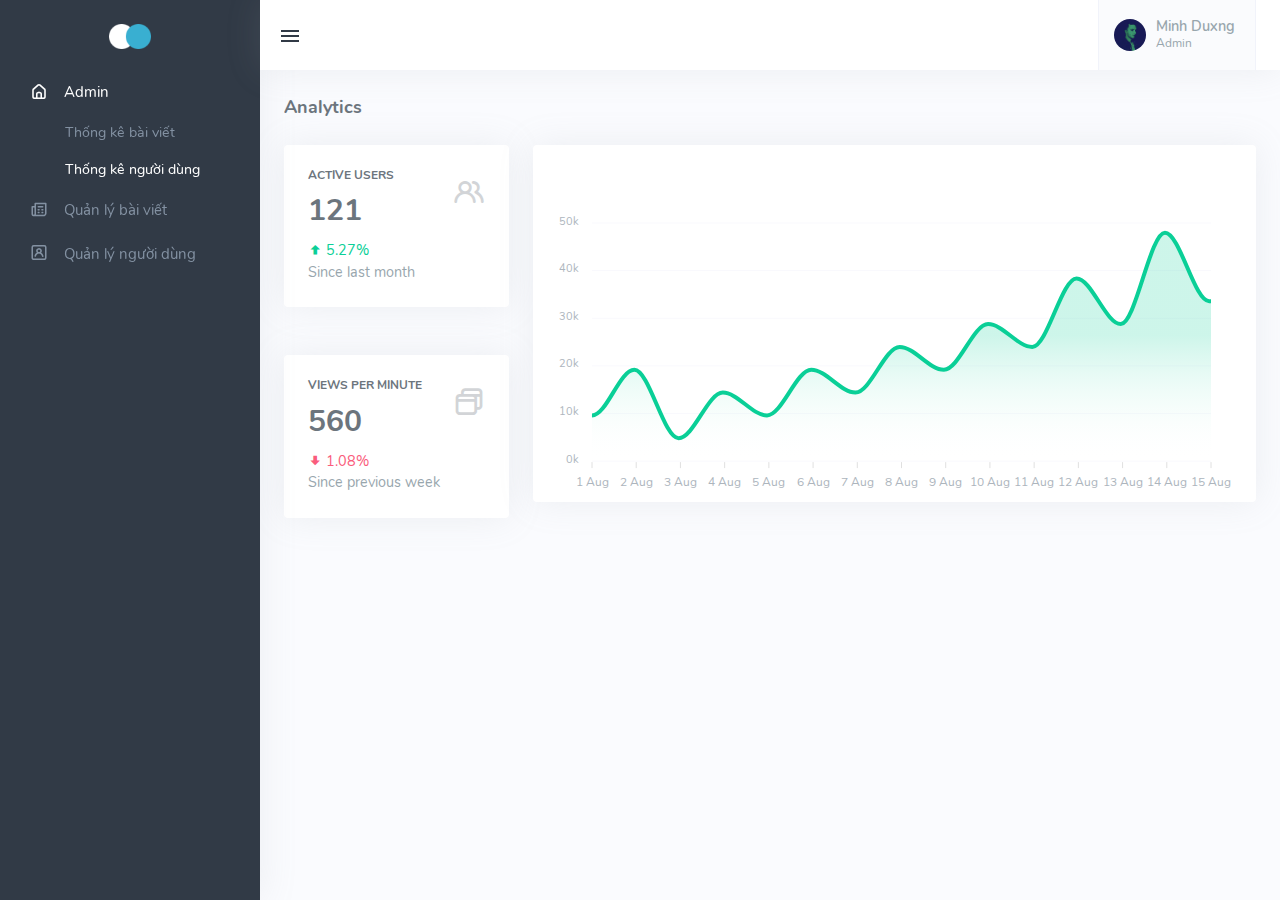
==== commit f92a4c93: "feat: hashtag" ====
--- a/AdminNews-t/dashboard-user.html
+++ b/AdminNews-t/dashboard-user.html
@@ -168,20 +168,7 @@
 
                             <div class="col-xl-9 col-lg-8" >
                                 <div class="card" style="margin-bottom: 0px;">
-                                    <div class="card-body" style="padding-bottom: 0px;"> 
-                                        <ul class="nav float-end d-none d-lg-flex">
-                                            <li class="nav-item">
-                                                <a class="nav-link text-muted" href="#">d</a>
-                                            </li>
-                                            <li class="nav-item">
-                                                <a class="nav-link text-muted" href="#">m</a>
-                                            </li>
-                                            <li class="nav-item">
-                                                <a class="nav-link active" href="#">y</a>
-                                            </li> 
-                                        </ul>
-                                        <h4 class="header-title mb-3">Sessions Overview</h4>
-
+                                    <div class="card-body" style="padding-bottom: 0px;">  
                                         <div dir="ltr">
                                             <div id="sessions-overview" class="apex-charts mt-3" data-colors="#0acf97"></div>
                                         </div>
